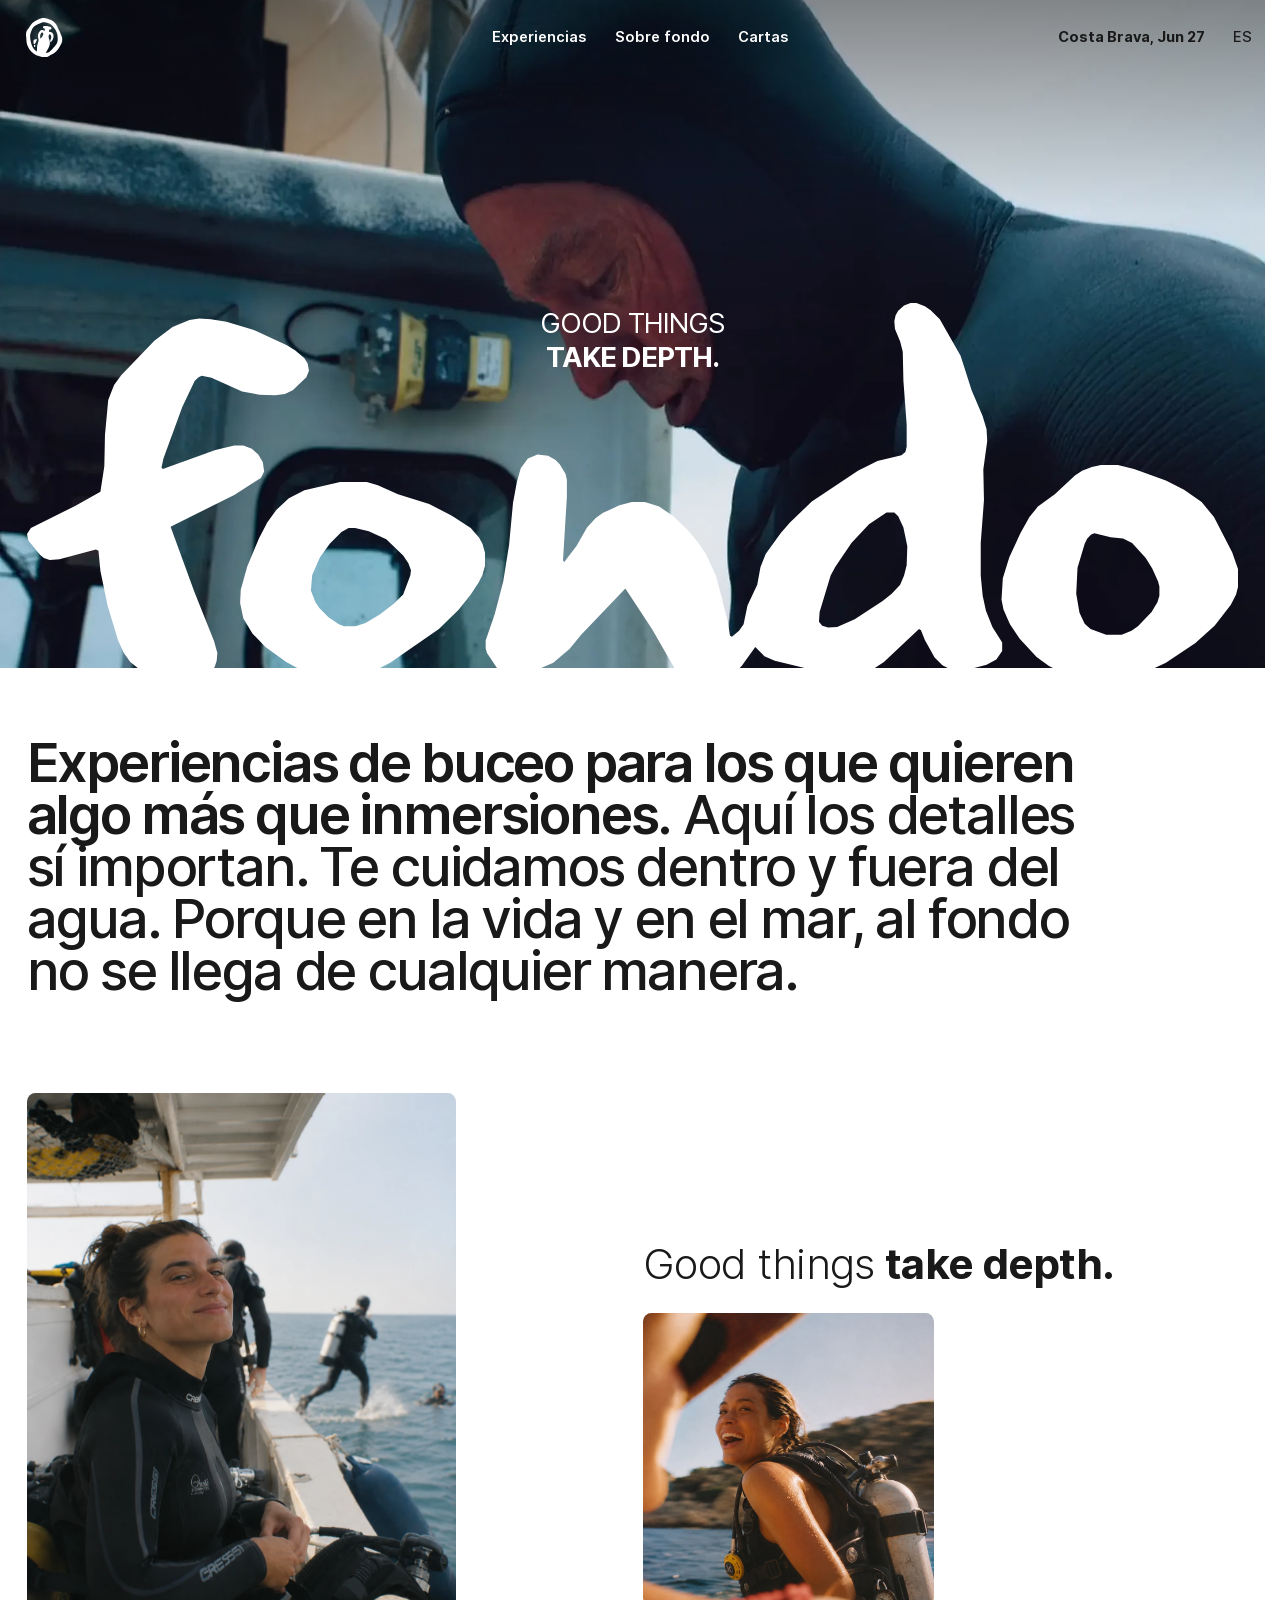
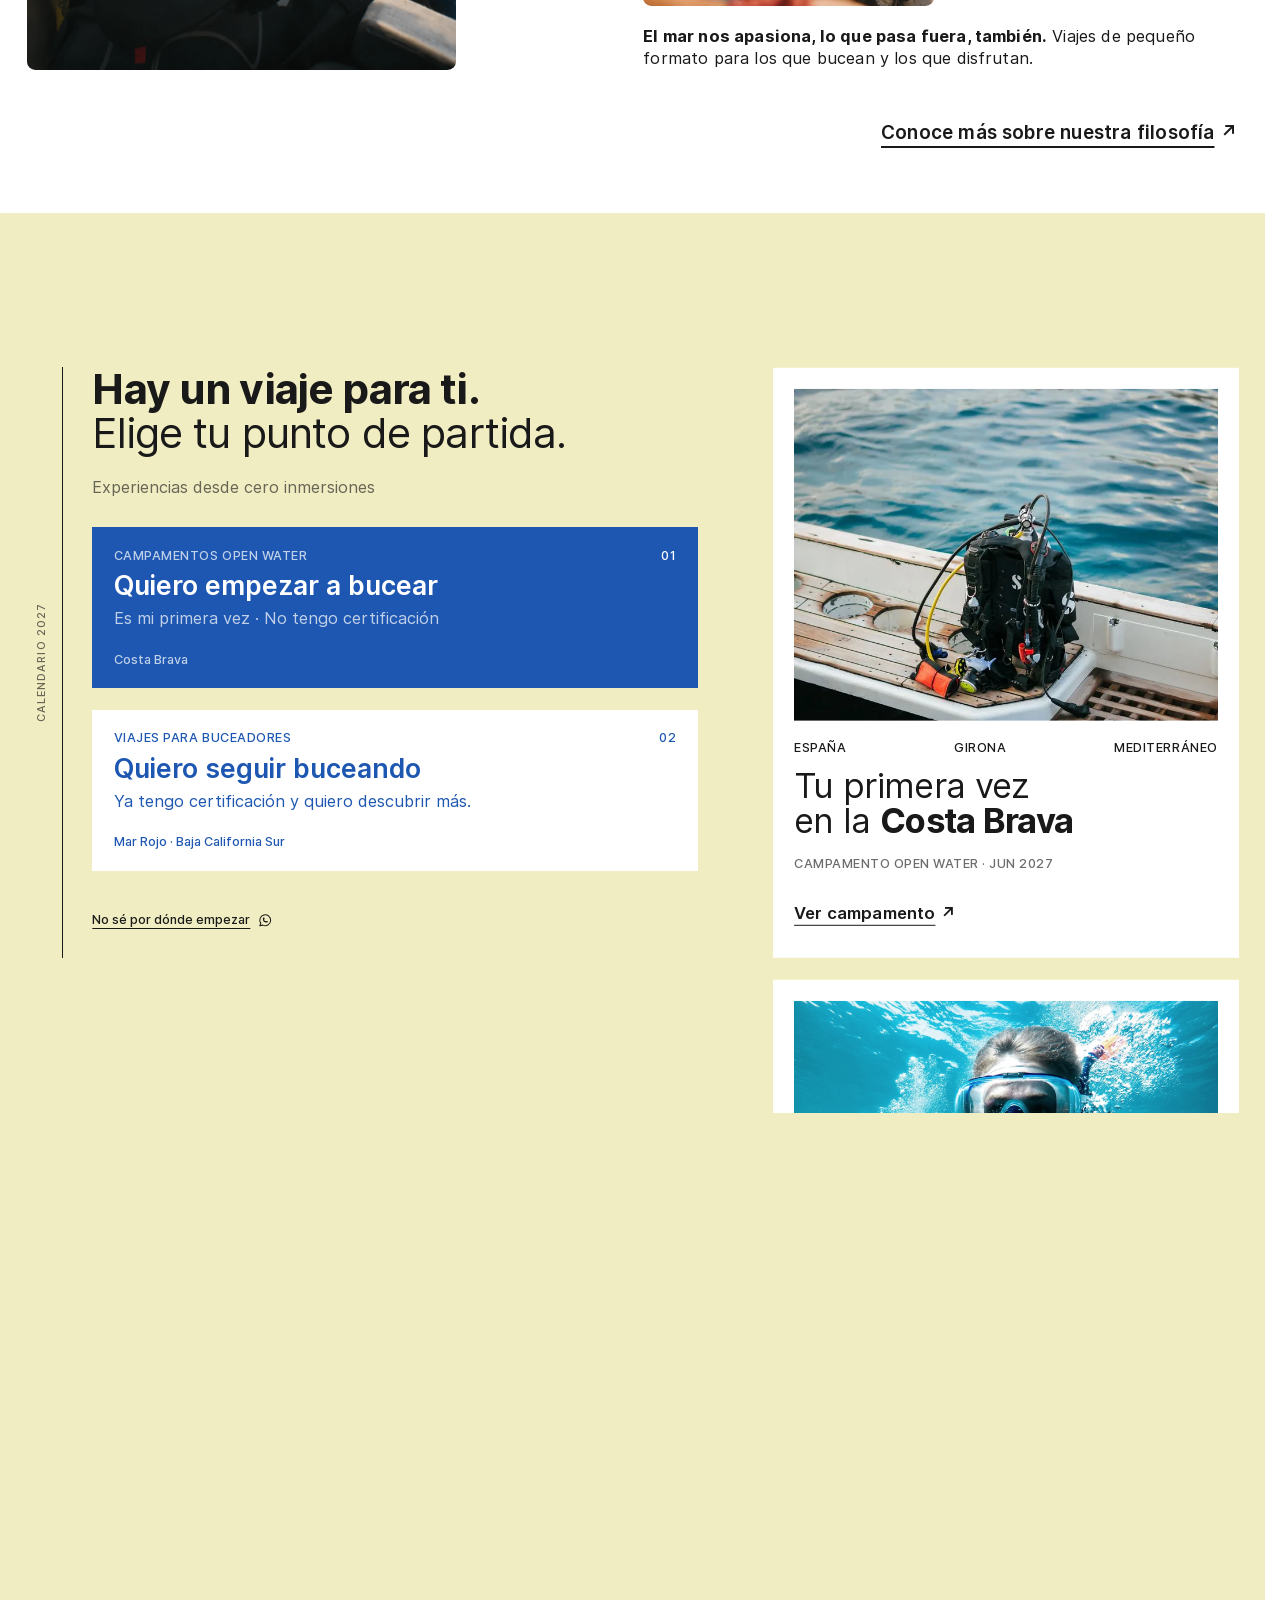
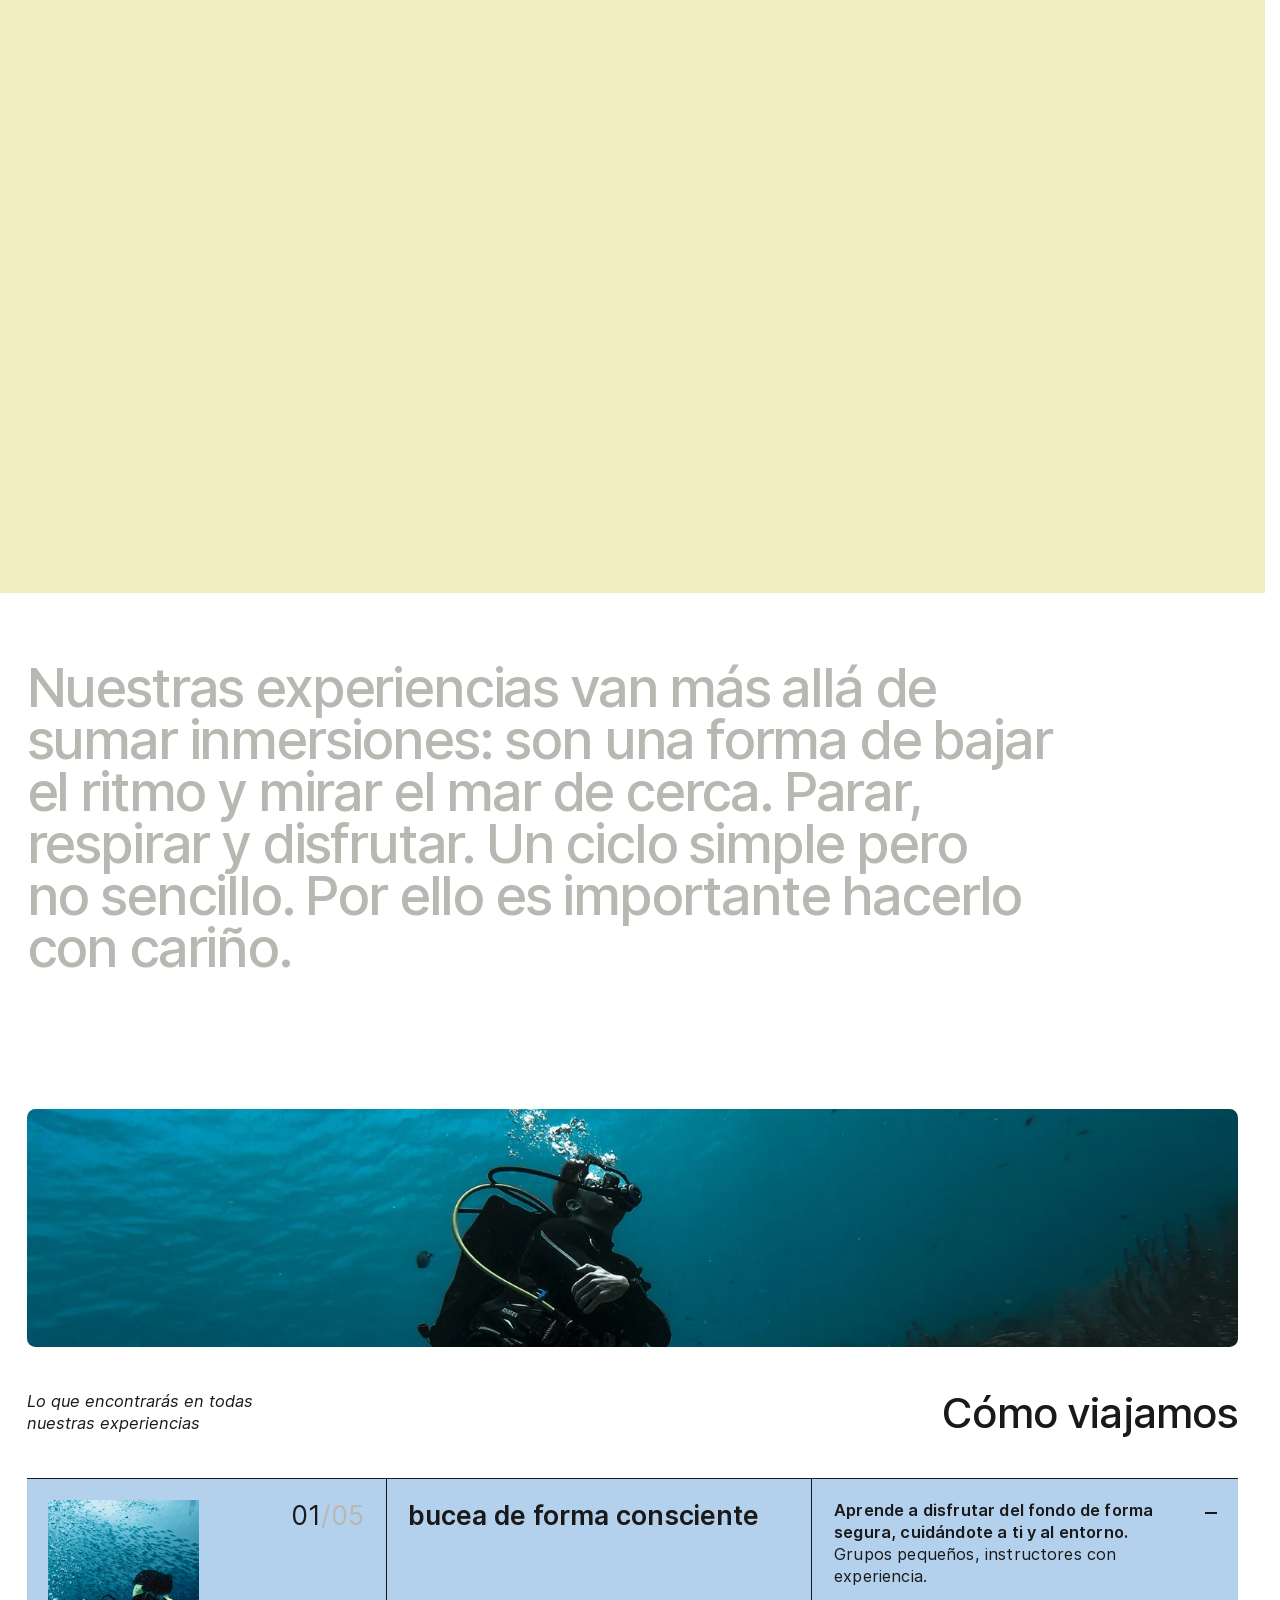
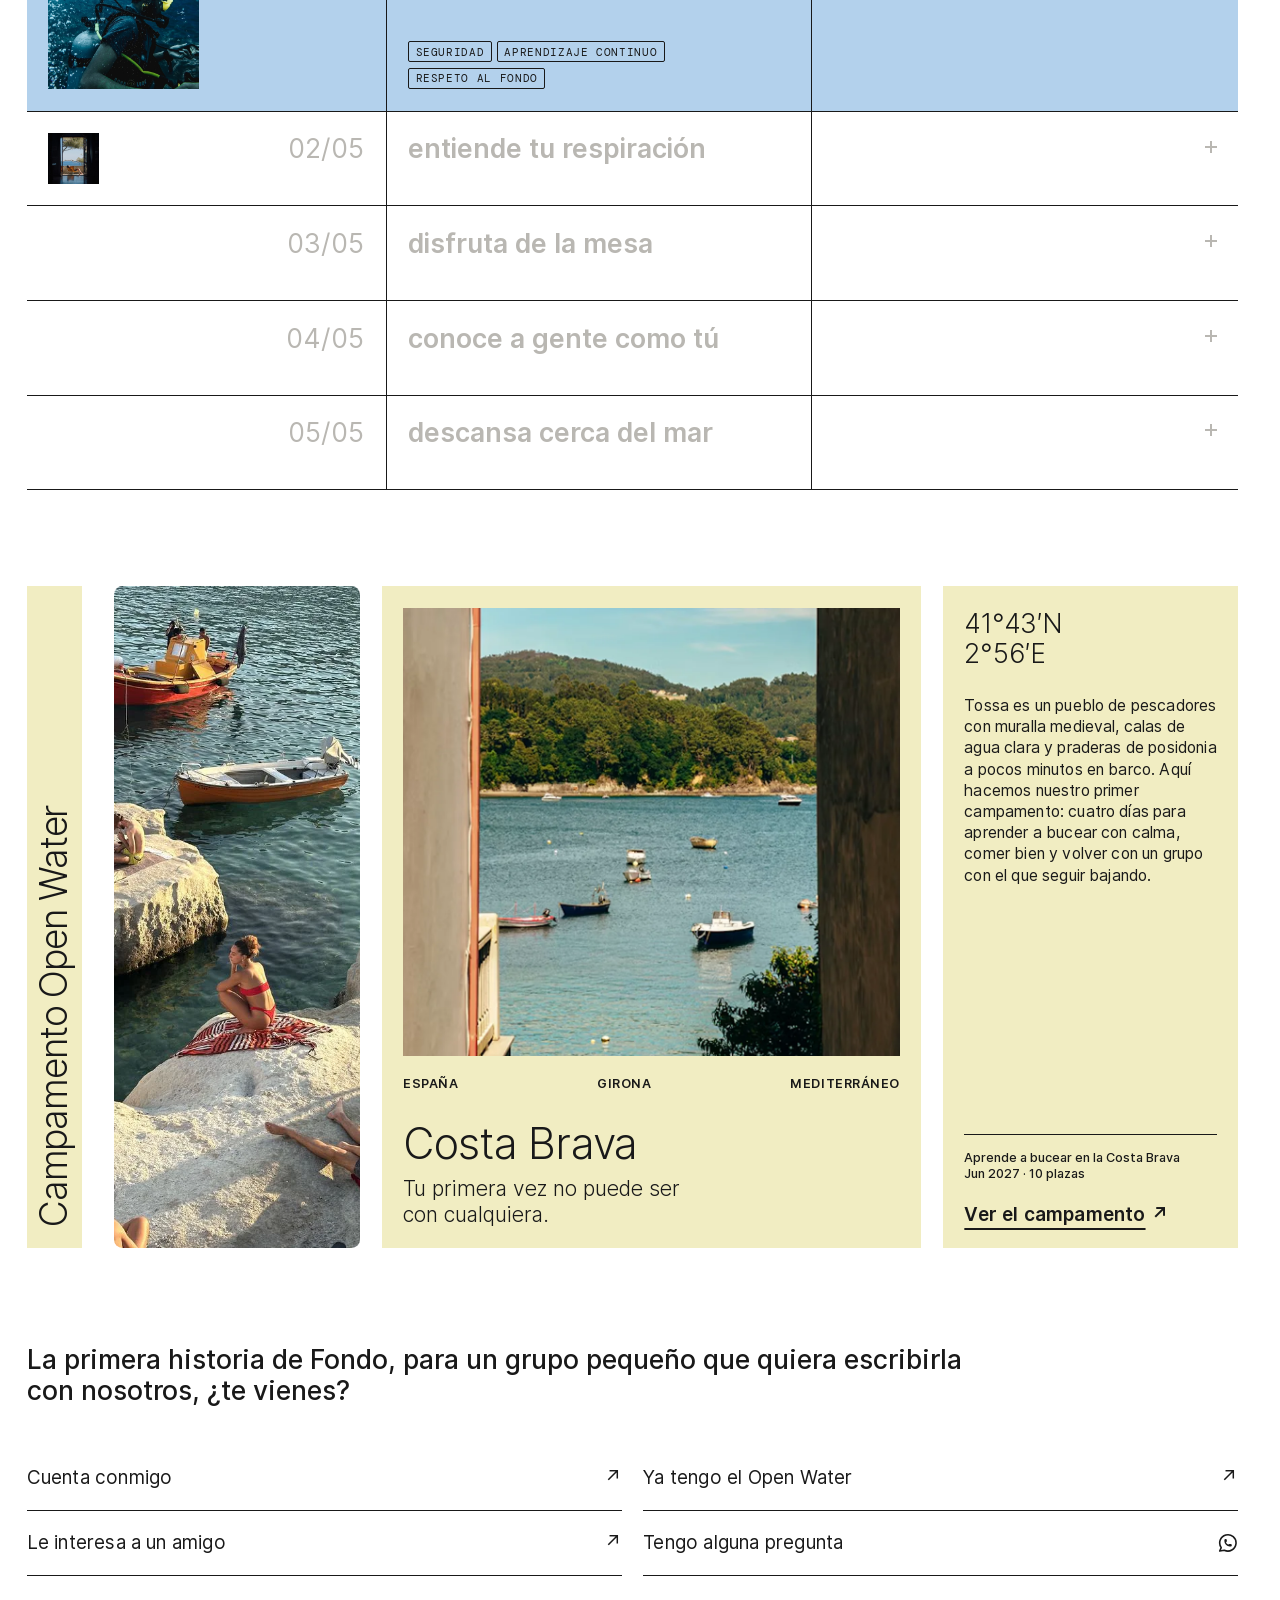
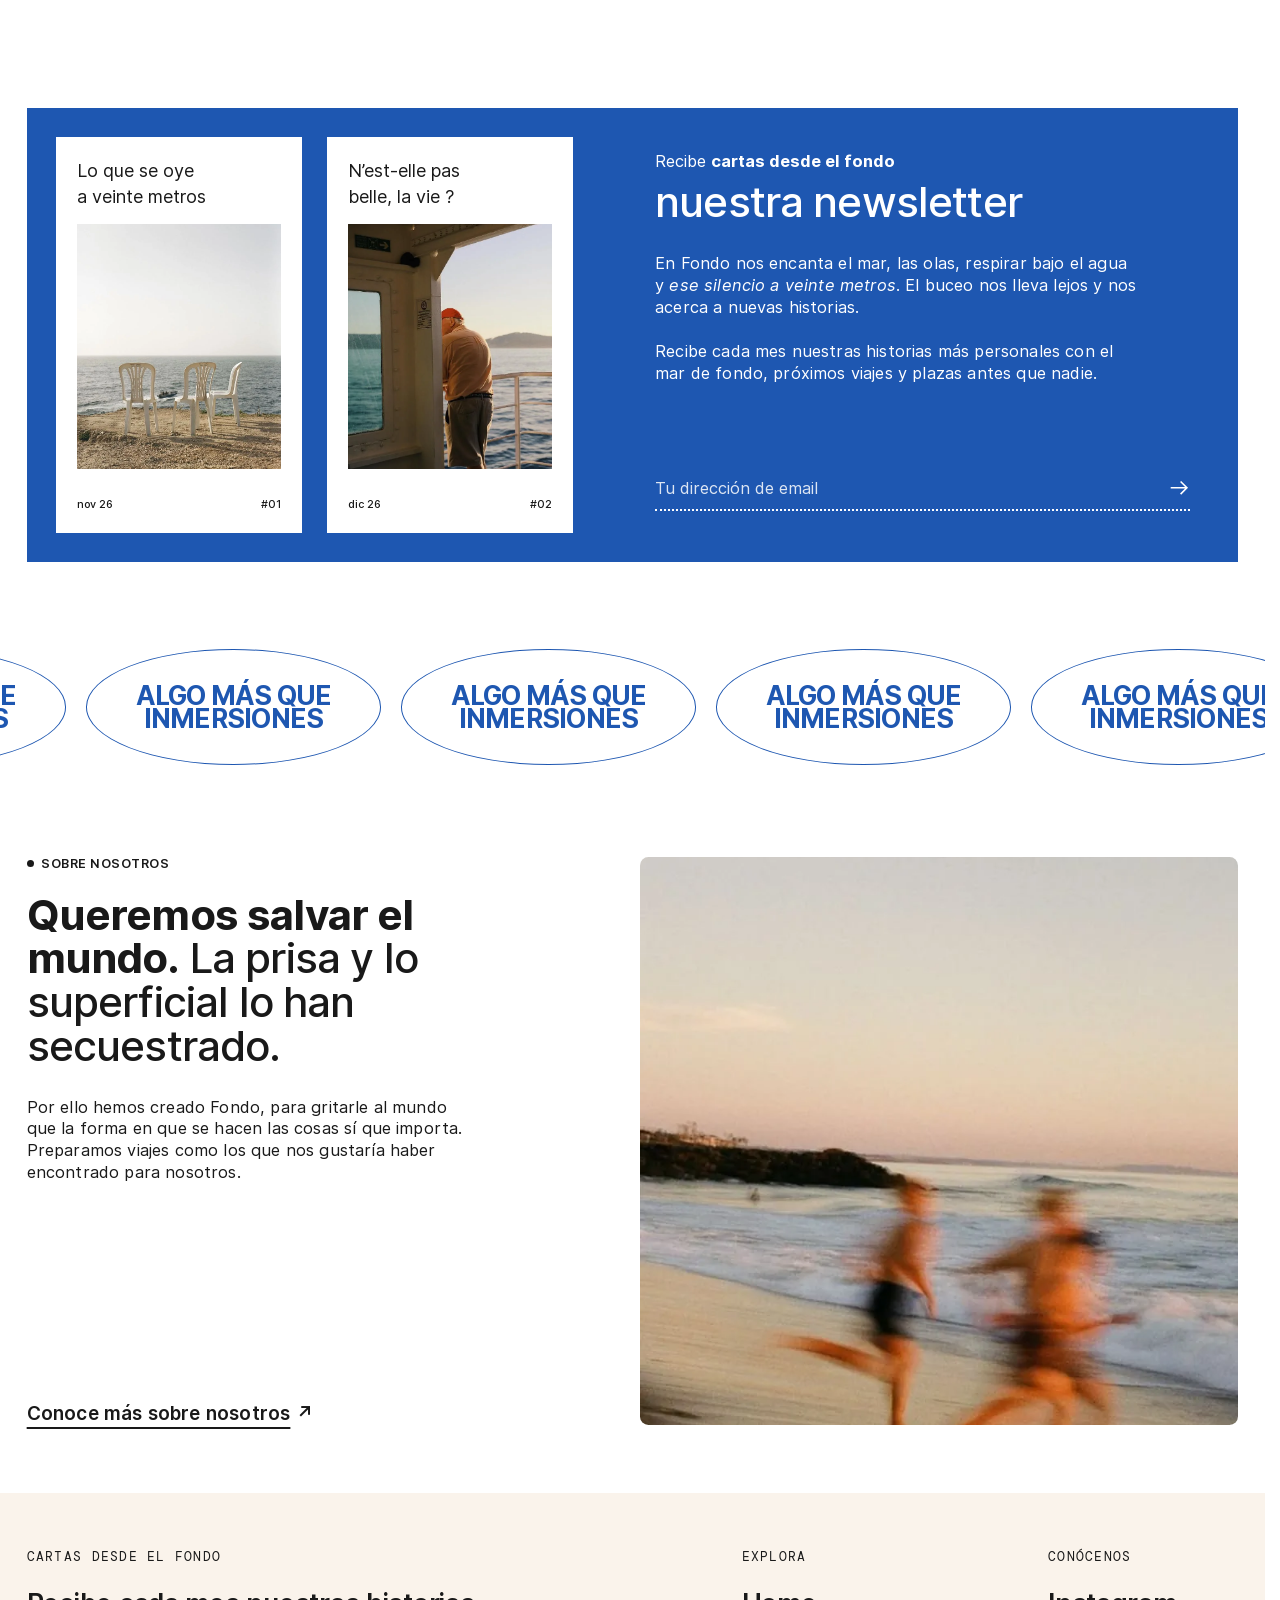
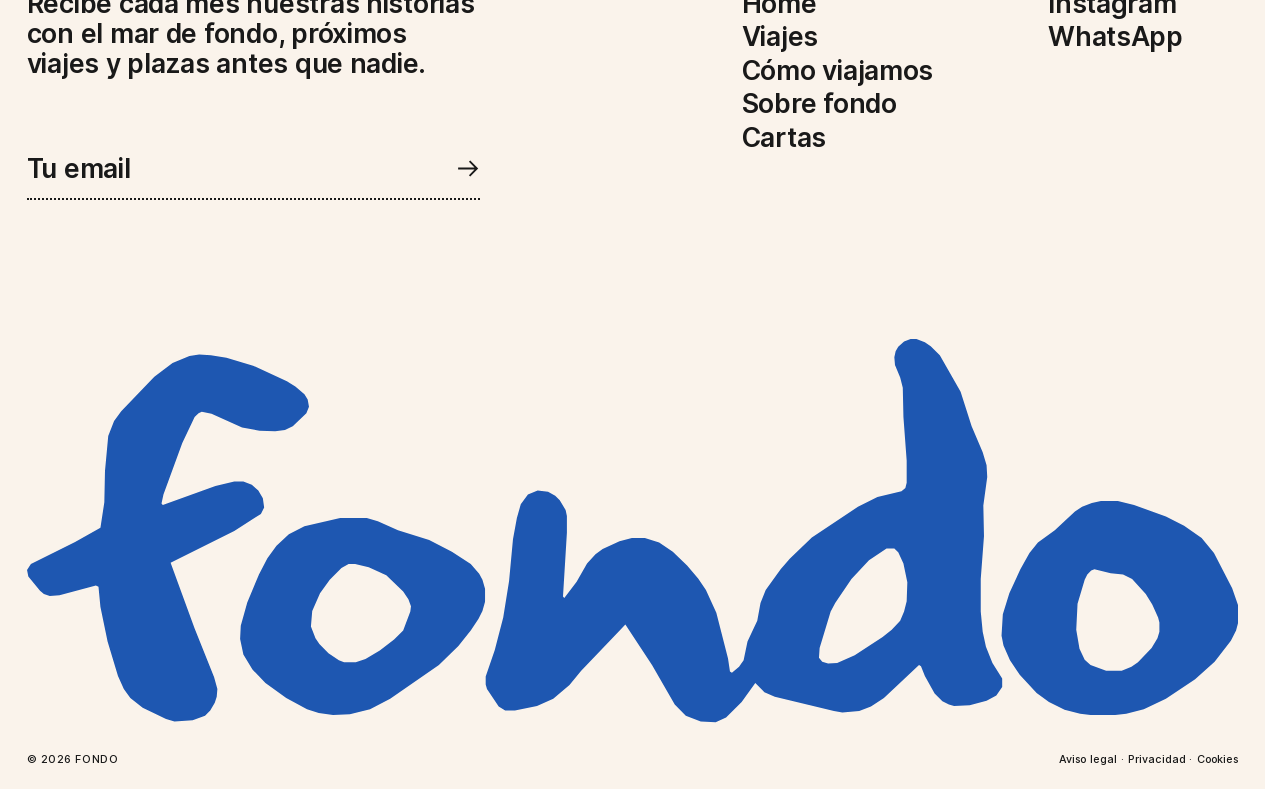
==== index.html @ 23c3e9c5 "Formularios: la página de detrás ya no se descoloca al abrirlos El bloqueo de scroll ponía overflow:" ====
<!doctype html>
<html lang="es">
<head>
  <meta charset="utf-8">
  <meta name="viewport" content="width=device-width, initial-scale=1, viewport-fit=cover">
  <title>Fondo · Experiencias de buceo para los que quieren algo más que inmersiones</title>
  <meta name="description" content="Experiencias de buceo en grupos pequeños. Te cuidamos dentro y fuera del agua: buceo consciente, buena mesa y gente con la que seguir bajando. Good things take depth.">
  <meta name="theme-color" content="#191919" data-default="#191919">
  <meta property="og:title" content="Fondo · Good things take depth.">
  <meta property="og:description" content="Experiencias de buceo para los que quieren algo más que inmersiones.">
  <meta property="og:type" content="website">
  <meta property="og:image" content="https://meetfondo.com/assets/img/og-fondo.jpg">
  <meta property="og:image:width" content="1200">
  <meta property="og:image:height" content="630">
  <meta property="og:url" content="https://meetfondo.com/">
  <meta property="og:locale" content="es_ES">
  <meta name="twitter:card" content="summary_large_image">
  <!-- Versión en pruebas: que no la indexen los buscadores. Quitar al lanzar. -->
  <meta name="robots" content="noindex, nofollow">
  <!-- Favicon: SVG que cambia solo (isotipo negro con tema claro, blanco con tema oscuro).
       Los navegadores que no leen SVG usan el .ico (negro). -->
  <link rel="icon" href="/favicon.ico" sizes="32x32">
  <link rel="icon" href="assets/favicon.svg" type="image/svg+xml">
  <link rel="manifest" href="/site.webmanifest">
  <link rel="apple-touch-icon" href="assets/apple-touch-icon.png">
  <link rel="stylesheet" href="css/styles.css?v=a296616e">
  <script>
    /* Antes del primer pintado: decide si se ve el loader.
       ONCE = true lo enseña solo en la primera visita de cada sesión (recomendado en producción). */
    (function (d) {
      var h = d.documentElement, ONCE = false, seen = false;
      h.classList.add('js');
      try { seen = sessionStorage.getItem('fondo-loader-visto') === '1'; } catch (e) {}
      if (ONCE && seen) { h.classList.add('no-loader'); return; }
      h.classList.add('is-loading');
      var m = d.querySelector('meta[name="theme-color"]'); if (m) m.content = '#faf3eb';
    })(document);
  </script>
  <script src="js/loader.js?v=4b1fe7d7" defer></script>
  <script src="js/main.js?v=5ed90df5" defer></script>
</head>
<body>

<!-- ============ Loader: «fondo» → ánfora → telón (js/loader.js) ============ -->
<div id="fondo-loader" class="fl" role="status" aria-label="Cargando">
  <svg class="fl-logo" viewBox="0 0 400 400" aria-hidden="true" focusable="false">
    <defs>
      <filter id="fl-liquid" filterUnits="userSpaceOnUse" x="-40" y="-40" width="480" height="480" color-interpolation-filters="sRGB">
        <feTurbulence type="fractalNoise" baseFrequency="0.011" numOctaves="2" seed="4" result="noise"/>
        <feDisplacementMap in="SourceGraphic" in2="noise" scale="0" xChannelSelector="R" yChannelSelector="G" result="disp"/>
        <feGaussianBlur in="disp" stdDeviation="0" result="blur"/>
        <feColorMatrix in="blur" type="matrix" values="1 0 0 0 0 0 1 0 0 0 0 0 1 0 0 0 0 0 1 0"/>
      </filter>
    </defs>
    <g class="fl-stage">
      <g class="fl-word">
        <path fill-rule="evenodd" clip-rule="evenodd" d="M 304.09,243.74 L 324.59,251.33 L 336.31,257.24 L 347.6,265.25 L 355.55,274.96 L 367.27,297.73 L 371.03,308.7 L 371.45,318.83 L 369.78,325.16 L 366.43,331.91 L 355.97,345.41 L 343.42,356.79 L 324.59,369.45 L 310.37,376.21 L 299.08,379.16 L 291.96,380 L 276.06,380 L 269.37,379.16 L 259.33,376.63 L 249.29,371.56 L 241.34,365.65 L 230.46,353.84 L 224.19,344.56 L 220,334.86 L 218.75,328.53 L 219.59,314.61 L 223.77,301.11 L 230.88,285.5 L 236.74,274.96 L 242.18,268.2 L 253.05,260.19 L 266.03,247.95 L 270.63,245 L 276.9,242.47 L 282.76,241.21 L 293.64,241.21 L 304.09,243.74 M 206.62,209.56 L 209.13,218 L 209.54,225.6 L 207.03,244.16 L 207.45,263.99 L 205.36,291.83 L 205.36,312.92 L 206.62,326 L 208.71,335.7 L 212.89,346.25 L 219.17,356.37 L 219.17,361.86 L 215.4,367.34 L 209.13,370.72 L 198.25,373.67 L 188.21,374.1 L 184.86,373.25 L 180.68,371.14 L 175.66,366.08 L 169.38,354.69 L 166.87,348.36 L 165.62,347.52 L 143.03,369.03 L 134.66,374.52 L 127.13,377.47 L 116.25,378.31 L 110.81,377.47 L 72.74,368.19 L 66.05,365.23 L 61.86,361.02 C 61.65,360.47 61.41,359.89 61.12,359.29 L 60.72,358.49 L 60.34,357.79 C 59.47,356.26 58.48,354.98 57.44,353.89 C 56.65,352.77 55.87,351.81 55.13,350.97 C 54.83,350.63 54.56,350.34 54.35,350.12 C 53.46,348.79 52.6,347.73 52.02,347.06 C 51.8,346.8 51.59,346.57 51.41,346.36 L 52.66,344.56 L 55.17,332.33 L 61.45,318.83 L 63.54,307.44 L 66.89,299 L 76.51,285.5 L 82.36,278.75 L 96.59,264.83 L 126.29,245 L 138.84,238.67 L 154.32,234.88 L 156.83,232.77 L 157.67,229.39 L 157.67,215.05 L 161.9,209.56 C 166.6,208.75 171.37,211.39 180.95,209.55 C 188.9,208.03 193.69,204.15 203.85,200.34 L 206.62,209.56 M 276.48,286.34 L 273.97,288.87 L 272.3,292.25 L 267.7,307.86 L 266.86,324.73 L 268.95,336.97 L 272.3,344.14 L 276.06,347.52 L 286.1,351.31 L 296.15,351.31 L 302.42,348.78 L 306.6,345.83 L 315.39,336.55 L 319.15,330.22 L 320.41,326 L 320.41,320.09 L 319.57,316.72 L 315.81,308.28 L 311.62,301.53 L 302.84,291.83 L 296.98,288.87 L 289.03,288.03 L 278.57,285.5 L 276.48,286.34 M 133.4,279.59 L 122.11,291.83 L 111.65,307.44 L 108.72,312.92 L 101.61,336.55 L 101.19,342.88 L 103.28,345.41 L 107.05,346.67 L 112.91,346.25 L 124.2,341.19 L 142.19,329.38 L 148.05,324.73 L 153.48,318.83 L 156,312.92 L 157.67,306.17 L 158.09,293.94 L 155.58,281.7 L 152.23,274.53 L 149.72,272 L 144.7,272 L 133.4,279.59"/>
        <path fill-rule="evenodd" clip-rule="evenodd" d="M 275.4,85.51 L 278.79,87.38 L 280.94,89.55 L 283.71,94.21 L 284.33,97 L 284.33,105.08 L 282.48,135.5 L 283.1,136.13 L 288.95,128.36 L 293.87,119.67 L 297.87,115.32 L 301.26,112.84 L 309.26,109.11 L 315.11,107.56 L 321.26,107.56 L 328.04,109.73 L 334.5,114.08 L 341.27,120.6 L 346.5,126.81 L 350.2,132.4 L 355.12,143.27 L 360.66,165 L 361.58,171.21 L 362.21,171.63 C 361.96,172.43 361.77,173.31 361.66,174.28 C 361.62,174.62 361.45,176.05 361.63,177.71 C 361.65,177.94 361.71,178.5 361.87,179.26 C 361.87,179.27 361.86,179.28 361.86,179.29 C 361.73,179.66 361.62,180 361.55,180.24 C 361.4,180.74 361.24,181.3 361.09,181.84 C 360.82,182.85 360.4,184.44 359.99,185.94 C 359.37,188.28 359.23,189.49 358.96,191.6 C 358.9,192.16 358.78,192.91 358.66,193.73 L 354.81,195.43 L 347.73,195.12 L 340.66,192.32 L 335.42,187.04 L 324.65,168.11 L 312.03,148.86 L 291.1,170.9 L 285.56,177.73 L 277.86,184.25 L 270.17,187.67 L 259.71,189.84 L 255.09,189.84 L 252.01,187.98 L 246.47,179.59 L 245.85,177.42 L 245.85,173.7 L 250.16,160.97 L 254.17,145.44 L 256.93,128.05 L 258.78,108.18 L 260.63,97.93 L 262.48,91.41 L 265.86,86.76 L 270.48,84.89 L 275.4,85.51 M 115.66,20.31 L 123.04,21.55 L 135.66,25.28 L 151.67,32.73 L 155.67,35.22 L 159.98,38.94 L 161.52,41.42 L 162.13,44.84 L 160.9,47.95 L 154.44,54.15 L 150.75,56.02 L 146.13,56.64 L 138.74,56.33 L 130.43,54.78 L 115.96,48.26 L 111.35,47.32 L 109.81,47.95 L 107.96,49.81 L 102.11,62.23 L 93.19,86.76 L 92.26,91.1 L 92.88,91.73 L 117.81,82.72 L 126.74,80.55 L 131.05,80.55 L 135.05,82.1 L 138.12,84.89 L 140.28,88.62 L 140.9,92.97 L 139.36,96.07 L 126.74,104.14 L 96.57,119.36 L 107.96,150.72 L 117.19,174.01 L 118.73,179.59 L 118.43,183.32 L 117.5,186.11 L 115.35,189.84 L 112.89,192.32 L 107.04,194.5 L 98.42,195.12 L 94.42,193.88 L 83.34,188.6 L 77.49,183.94 L 74.41,179.59 L 71.64,173.39 L 66.72,156.93 L 63.33,140.47 L 62.41,130.85 L 61.18,130.22 L 43.94,134.88 L 39.32,135.19 L 36.55,134.26 L 34.71,132.71 L 29.16,125.88 L 28.55,122.77 L 30.4,119.98 L 51.33,109.42 L 63.33,102.59 L 65.18,90.48 L 65.49,75.58 L 67.02,58.81 L 69.8,51.67 L 73.18,47.01 L 88.88,30.56 L 97.5,24.04 L 105.5,20.62 L 110.12,20 L 115.66,20.31 M 194.76,99.49 L 204.3,103.84 L 219.07,108.49 L 229.85,114.08 L 238.77,119.98 L 242.78,124.64 L 244.32,127.43 L 245.55,131.78 L 245.55,137.99 L 244.32,142.33 L 242.47,146.06 L 238.77,151.65 L 232.93,159.1 L 223.69,168.11 L 200.61,184.25 L 191.07,189.22 L 181.53,191.7 L 173.52,192.01 L 166.75,191.08 L 161.21,189.22 L 151.36,183.94 L 141.51,176.8 L 135.35,170.28 L 131.05,163.14 L 129.51,155.69 L 129.82,149.48 L 132.89,138.3 L 138.43,124.95 L 142.43,117.18 L 146.74,111.29 L 152.59,105.7 L 159.98,101.97 L 176.91,97.93 L 189.53,97.93 L 194.76,99.49 M 363.1,176.68 C 363.09,176.69 363.08,176.7 363.07,176.72 C 363.09,176.7 363.09,176.7 363.1,176.68 C 363.1,176.68 363.09,176.69 363.1,176.68 M 177.52,121.84 L 171.98,127.43 L 167.37,133.95 L 163.67,142.33 L 163.06,149.79 L 165.21,155.37 L 167.06,158.17 L 171.37,162.52 L 176.29,165.93 L 178.75,166.86 L 184.3,166.86 L 188.91,165.31 L 195.68,161.28 L 202.46,156 L 206.76,151.65 L 210.15,142.64 L 210.46,140.16 L 209.23,136.75 L 206.76,133.02 L 198.76,125.26 L 190.45,121.53 L 183.99,119.98 L 180.91,119.98 L 177.52,121.84"/>
      </g>
      <g class="fl-iso">
        <path fill-rule="evenodd" clip-rule="evenodd" d="M 117.86,265.62 C 117.06,265.19 116.2,264.95 115.28,264.93 C 114.36,264.9 113.43,265.07 112.49,265.42 C 111.55,265.77 110.75,266.27 110.09,266.91 C 109.43,267.54 108.89,268.3 108.44,269.18 C 108,270.07 107.66,271.35 107.41,273.04 C 107.15,274.74 107.09,276.31 107.21,277.76 C 107.33,279.21 107.66,280.6 108.18,281.93 C 108.7,283.26 109.23,284.15 109.77,284.61 C 110.3,285.06 110.95,285.3 111.7,285.31 C 112.46,285.33 113.25,285.02 114.07,284.39 C 114.89,283.77 115.88,282.22 117.03,279.75 C 118.17,277.29 118.98,274.84 119.43,272.4 C 119.89,269.96 119.94,268.33 119.59,267.51 C 119.23,266.69 118.66,266.06 117.86,265.62 M 104.77,255.42 C 105.81,257.58 106.58,258.74 107.1,258.89 C 107.62,259.04 108.79,258.74 110.6,257.99 C 112.42,257.24 113.91,256.38 115.08,255.4 C 116.25,254.41 117.59,253.01 119.1,251.17 C 120.61,249.34 122.68,245.63 125.3,240.04 C 127.93,234.44 129.63,230.44 130.42,228.02 C 131.2,225.61 131.84,223.14 132.33,220.63 C 132.82,218.12 132.91,216.17 132.58,214.78 C 132.26,213.39 131.68,212.51 130.84,212.15 C 130.01,211.79 129.06,211.65 128,211.73 C 126.95,211.8 124.93,212.27 121.96,213.13 C 118.99,213.99 116.03,215.24 113.08,216.9 C 110.13,218.56 108.12,219.96 107.04,221.1 C 105.96,222.24 105.02,223.62 104.21,225.23 C 103.4,226.85 102.81,229.14 102.42,232.12 C 102.04,235.09 102.07,239.18 102.53,244.38 C 102.98,249.58 103.73,253.26 104.77,255.42"/>
        <path d="M 191.89,379.44 C 184.92,378.13 176.38,375.47 165.68,371.3 C 160.69,369.35 152.76,366.74 148.04,365.49 C 114.45,356.53 88.73,337.96 66.89,306.88 C 46.6,278.02 38.66,253.54 37.61,216.55 C 37.3,205.79 36.34,191.81 35.47,185.48 C 32.74,165.65 35.21,147.76 42.46,134.72 C 44.27,131.49 49.01,124.75 53.01,119.76 C 57,114.77 62.17,107.57 64.49,103.78 C 71.68,92.01 79.93,81.06 89.07,71.19 C 102.56,56.62 111.43,50.38 131.97,41.04 C 137.6,38.47 143.99,35.34 146.16,34.08 C 162.75,24.42 178.62,19.83 194.91,20 C 207.59,20.13 216.96,22.12 231.25,27.74 C 236.76,29.9 247.4,34.08 254.88,37.02 C 274.19,44.61 284.35,51.17 296.71,64.01 C 308.33,76.08 315.27,87.32 326.93,112.98 C 331.25,122.48 336.29,133.16 338.16,136.7 C 340.02,140.26 343.63,148.28 346.19,154.54 C 348.74,160.8 353.5,172.38 356.76,180.3 C 364.57,199.3 366.15,206.61 365.47,220.58 C 364.61,238.63 360.21,249.83 341.02,282.89 C 318.49,321.67 301.77,338.21 272.04,351.17 C 262.24,355.44 254.5,359.87 244.96,366.66 C 238.71,371.1 229.2,375.69 221.12,378.16 C 215.63,379.84 198.07,380.61 191.89,379.44 M 225.15,337.35 C 232.38,336.32 240.43,333.54 246.85,329.86 C 257.24,323.91 292.48,286.11 307.57,264.75 C 314.18,255.39 319.66,242.68 322.01,231.3 C 324.57,218.92 323.49,185.7 320.07,171.09 C 313.7,143.93 304.21,125.94 282.53,99.93 C 262.19,75.53 254.08,70.97 214.57,61.73 C 200.47,58.43 187.43,59.01 175.26,63.5 C 159.85,69.16 123.5,86.02 116.72,90.65 C 105.31,98.44 94.25,112.27 87.84,126.79 C 85.21,132.74 78.01,153.13 74.64,164.19 C 71.06,175.89 71.09,191.24 74.73,216.55 C 77.95,238.98 81.05,251.41 87.51,267.95 C 95.92,289.47 102.98,300.73 114.96,311.74 C 120.57,316.87 132.22,325.29 133.73,325.29 C 134.12,325.29 134.44,316.61 134.44,306.02 C 134.44,295.11 135.01,283.24 135.75,278.69 C 137.51,267.86 143.4,245.24 146.59,237.02 C 150.63,226.63 150.72,221.7 147.03,209.64 C 143.29,197.43 142.15,184.2 143.97,174.21 C 145.84,163.93 152.58,149.62 158.87,142.6 C 170.47,129.63 180.46,127.22 194.08,134.09 C 198.05,136.09 201.55,137.72 201.87,137.72 C 202.68,137.72 205.43,129.96 206.53,124.5 C 207.35,120.47 207.2,119.63 205.37,117.87 C 204.21,116.77 202.49,115.86 201.55,115.86 C 200.61,115.86 197.48,114.51 194.61,112.88 C 189.5,109.97 189.37,109.78 189.37,104.89 C 189.37,101.26 190.03,98.99 191.8,96.65 C 194.17,93.5 194.54,93.41 205.96,93.03 C 222.64,92.48 246.88,96.8 259.54,102.59 C 267.14,106.06 269.08,115.87 263.43,122.32 C 261.39,124.65 260.04,125.07 254.48,125.07 C 250.89,125.07 247.74,125.46 247.48,125.94 C 246.47,127.79 243.84,144.55 244.32,146 C 244.7,147.14 246.86,147.41 252.85,147.1 C 270.07,146.22 279.39,154.41 284.66,175.1 C 288.76,191.21 282.57,212.61 268.65,230.46 C 260.86,240.44 258.23,241 255.51,233.24 C 253.66,227.99 254.08,226.02 259.76,212.69 C 264.97,200.48 265.75,194.83 263.51,185.63 C 259.5,169.15 248.28,162.38 243.28,173.42 C 242.27,175.67 241.44,181.42 241.07,188.91 C 240.48,200.79 240.48,200.82 244.11,209.41 C 255.94,237.49 255.76,257.2 243.43,285 C 237.31,298.81 227.1,318.03 220.22,328.69 C 215.01,336.78 214.38,339.42 217.84,338.61 C 219.09,338.32 222.38,337.75 225.15,337.35 M 173.44,200.14 C 187.41,186.47 193.71,173.15 191.52,161.97 C 190.18,155.18 186.95,151.53 182.28,151.53 C 171.04,151.53 162.37,171.36 163.38,194.73 C 163.77,203.57 164.47,206.79 166,206.76 C 166.38,206.74 169.72,203.76 173.44,200.14"/>
      </g>
      <g class="fl-morph"></g>
    </g>
  </svg>
</div>


<!-- Sprite: marca. Se usa con <use href="#..."> y hereda currentColor -->
<svg width="0" height="0" style="position:absolute" aria-hidden="true" focusable="false">
  <defs>
    <path id="wm-path" fill="currentColor" fill-rule="evenodd" clip-rule="evenodd" d="M503.918 255.605L482.523 241.57L456.699 228.272L421.285 217.192L398.413 206.849L385.871 203.155H355.62L315.042 212.759L297.335 221.624L283.316 234.922L272.986 248.957L263.395 267.426L250.114 299.192L242.737 325.787L241.999 340.561L245.688 358.291L256.017 375.282L270.773 390.797L294.383 407.788L317.993 420.347L331.273 424.779L347.505 426.995L366.687 426.256L389.559 420.347L412.431 408.526L467.767 370.111L489.9 348.687L503.918 330.958L512.772 317.661L517.199 308.796L520.151 298.454V283.678L517.199 273.335L513.509 266.687L503.918 255.605ZM365.212 255.605H372.589L388.084 259.3L408.004 268.165L427.187 286.633L433.09 295.498L436.041 303.624L435.303 309.535L427.187 330.958L416.857 341.3L400.627 353.859L384.394 363.463L373.328 367.156H360.047L354.145 364.941L342.34 356.813L332.01 346.472L327.584 339.823L322.419 326.526L323.895 308.796L332.749 288.85L343.815 273.335L357.096 260.039L365.212 255.605ZM1238.77 183.947H1219.59L1209.26 186.164L1198.19 190.596L1190.07 195.768L1167.2 217.192L1148.02 231.227L1138.43 243.048L1128.1 261.516L1115.56 288.85L1108.18 312.489L1106.7 336.868L1108.92 347.949L1116.29 364.941L1127.36 381.193L1146.54 401.878L1160.56 412.219L1178.27 421.086L1195.98 425.517L1207.78 426.995H1235.82L1248.36 425.517L1268.28 420.347L1293.37 408.526L1326.57 386.364L1348.7 366.417L1367.15 342.778L1373.05 330.958L1376 319.876L1375.26 302.146L1368.62 282.939L1347.96 243.048L1333.95 226.057L1314.02 212.02L1293.37 201.677L1257.21 188.381L1238.77 183.947ZM1212.21 261.516L1230.65 265.948L1244.67 267.426L1255 272.598L1270.49 289.589L1277.87 301.408L1284.51 316.183L1285.99 322.093V332.435L1283.77 339.823L1277.13 350.904L1261.64 367.156L1254.26 372.328L1243.2 376.76H1225.49L1207.78 370.111L1201.14 364.202L1195.24 351.643L1191.55 330.219L1193.02 300.67L1201.14 273.335L1204.09 267.426L1208.52 262.994L1212.21 261.516ZM208.797 18.4686L195.518 17.7299L184.45 19.2073L165.267 27.3335L144.609 42.8473L106.981 82.0007L98.8655 93.0819L92.2252 110.073L88.5361 149.966L87.7984 185.425L83.3716 214.236L54.5973 230.488L4.42681 255.605L0 262.255L1.4756 269.642L14.756 285.894L19.1829 289.589L25.823 291.804L36.8901 291.066L78.207 279.985L81.1581 281.463L83.3716 304.363L91.4873 343.517L103.292 382.671L109.932 397.445L117.311 407.788L131.329 418.869L157.89 431.427L167.481 434.382L188.139 432.905L202.158 427.734L208.06 421.823L213.225 412.958L215.439 406.31L216.176 397.445L212.487 384.148L190.353 328.742L163.055 254.129L235.358 217.929L265.609 198.723L269.298 191.335L267.821 180.992L262.658 172.127L255.279 165.479L245.688 161.786H235.358L213.962 166.957L154.201 188.381L152.725 186.903L154.938 176.56L176.334 118.199L190.353 88.6494L194.78 84.217L198.469 82.7396L209.536 84.9557L244.212 100.469L264.133 104.163L281.84 104.902L292.907 103.424L301.761 98.9919L317.254 84.217L320.205 76.8295L318.73 68.7034L315.042 62.7933L304.712 53.9285L295.121 48.0184L256.755 30.2885L226.505 21.4236L208.797 18.4686ZM1036.61 18.4686L1026.28 8.1262L1019.64 3.69373L1010.05 0H1003.41L996.032 2.95498L989.392 8.86494L986.441 14.0362L984.965 20.6849L985.703 29.5498L991.606 43.586L994.557 55.4059L995.294 88.6494L998.983 138.145V163.262L997.508 169.173L993.081 172.866L965.782 179.516L943.648 190.596L891.264 225.318L866.179 249.696L855.849 261.516L838.881 285.155L832.979 299.931L829.289 319.876L818.221 343.517L813.795 364.941L808.63 372.328L800.514 378.976L798.302 377.499L796.088 362.724L782.807 311.011L771.002 285.155L762.149 271.859L749.606 257.083L733.374 241.57L717.881 231.227L701.65 226.057H686.894L672.875 229.75L653.692 238.614L645.576 244.525L635.985 254.867L624.18 275.552L610.161 294.02L608.686 292.543L613.113 220.146V200.938L611.638 194.29L604.998 183.209L599.833 178.038L591.717 173.605L579.912 172.127L568.845 176.56L560.73 187.642L556.302 203.155L551.875 227.533L547.449 274.813L540.809 316.183L531.217 353.121L520.888 383.41V392.274L522.363 397.445L535.644 417.391L543.021 421.823H554.089L579.174 416.652L597.619 408.526L616.064 393.013L629.345 376.76L679.515 324.309L709.765 370.111L735.588 415.175L748.132 427.734L765.1 434.382L782.07 435.121L793.874 429.951L811.581 412.219L827.075 390.797L837.405 401.139L849.21 406.31L916.35 422.562L925.941 424.04L945.124 422.562L958.404 417.391L973.16 407.788L1013 370.111L1015.22 371.589L1019.64 382.671L1030.71 402.617L1039.56 411.482L1046.94 415.175L1052.84 416.652L1070.55 415.914L1089.73 410.743L1100.8 404.832L1107.44 395.228V385.625L1096.37 367.895L1089 349.426L1085.31 332.435L1083.09 309.535V272.598L1086.78 223.84L1086.04 189.119L1090.47 156.614L1089.73 143.317L1085.31 128.542L1072.76 98.9919L1060.22 59.8383L1036.61 18.4686ZM984.965 237.876L989.392 242.309L995.294 254.867L999.721 276.291L998.983 297.715L996.032 309.535L991.606 319.876L982.013 330.219L971.685 338.345L939.959 359.03L920.038 367.895L909.71 368.634L903.069 366.417L899.38 361.985L900.117 350.904L912.661 309.535L917.825 299.931L936.271 272.598L956.191 251.174L976.111 237.876H984.965Z"/>
    <!-- Recorte para la cabecera «tinta»: sigue al wordmark del hero (lo mueve el JS) -->
    <clipPath id="ink-clip" clipPathUnits="userSpaceOnUse"><use id="ink-clip-shape" href="#wm-path" clip-rule="evenodd"/></clipPath>
  </defs>
  <symbol id="wordmark" viewBox="0 0 1376 436"><use href="#wm-path"/></symbol>
  <symbol id="isotipo" viewBox="0 0 41 44">
    <path fill="currentColor" fill-rule="evenodd" clip-rule="evenodd" d="M10.2041 30.0187C10.1063 29.9655 10.0012 29.9373 9.88877 29.9341C9.77635 29.931 9.66273 29.9509 9.54791 29.994C9.43309 30.0371 9.33546 30.0977 9.25502 30.1757C9.17458 30.2537 9.10744 30.3465 9.05361 30.4543C8.99977 30.562 8.95744 30.7192 8.92662 30.9261C8.8958 31.1329 8.88785 31.3251 8.90277 31.5026C8.9177 31.6801 8.95714 31.85 9.02111 32.0124C9.08507 32.1747 9.14979 32.2837 9.21526 32.3393C9.28073 32.395 9.35966 32.4237 9.45205 32.4254C9.54444 32.4272 9.64087 32.3898 9.74135 32.3132C9.84182 32.2366 9.96219 32.0476 10.1025 31.7462C10.2427 31.4448 10.3407 31.1451 10.3963 30.8471C10.452 30.5491 10.4583 30.3499 10.4153 30.2494C10.3722 30.1489 10.3018 30.072 10.2041 30.0187ZM8.604 28.7721C8.73104 29.0363 8.82625 29.1776 8.88963 29.196C8.95302 29.2143 9.09564 29.1778 9.31751 29.0864C9.53938 28.995 9.72178 28.8893 9.86471 28.7692C10.0077 28.6491 10.1714 28.477 10.3559 28.253C10.5404 28.029 10.7931 27.5752 11.114 26.8916C11.4349 26.208 11.6433 25.7187 11.739 25.4235C11.8347 25.1283 11.9126 24.8272 11.9728 24.5202C12.0329 24.2132 12.0433 23.9748 12.0038 23.8049C11.9644 23.635 11.8935 23.5279 11.7913 23.4836C11.689 23.4393 11.5733 23.422 11.4441 23.4316C11.315 23.4412 11.0687 23.4984 10.7054 23.6032C10.3422 23.7079 9.98035 23.8616 9.62003 24.0641C9.25971 24.2666 9.01361 24.4376 8.88174 24.577C8.74986 24.7165 8.63457 24.8849 8.53588 25.0824C8.43718 25.2799 8.36434 25.5604 8.31735 25.924C8.27036 26.2876 8.27462 26.7871 8.33015 27.4226C8.38568 28.058 8.47696 28.5078 8.604 28.7721Z"/>
    <path fill="currentColor" d="M19.2505 43.9321C18.3992 43.7717 17.3545 43.4468 16.0475 42.9363C15.4377 42.6986 14.4682 42.3794 13.8916 42.2261C9.78568 41.1318 6.64185 38.8619 3.9723 35.0631C1.49246 31.5357 0.522946 28.5442 0.393595 24.0225C0.356638 22.7075 0.238375 20.9987 0.13243 20.2251C-0.201417 17.8019 0.100401 15.6148 0.987376 14.0214C1.20789 13.6261 1.78689 12.8034 2.27595 12.193C2.76379 11.5826 3.39576 10.7036 3.6791 10.2394C4.55868 8.80065 5.56639 7.46313 6.68373 6.25641C8.33203 4.47586 9.41611 3.71357 11.9267 2.57154C12.6154 2.25791 13.3964 1.87535 13.6613 1.72065C15.689 0.540645 17.6293 -0.0205235 19.62 0.000573059C21.1698 0.0160439 22.3142 0.259358 24.0611 0.945699C24.7349 1.21011 26.0346 1.72065 26.9499 2.08069C29.309 3.00754 30.5508 3.80921 32.0623 5.37879C33.4827 6.85414 34.3303 8.22823 35.7556 11.3646C36.2828 12.5249 36.9 13.8301 37.1279 14.2633C37.3558 14.6978 37.7969 15.6781 38.1098 16.4432C38.4214 17.2083 39.0029 18.6246 39.4008 19.5923C40.3555 21.9143 40.549 22.8074 40.4664 24.5148C40.3605 26.7215 39.8234 28.09 37.4778 32.1306C34.7245 36.8703 32.6807 38.8928 29.0466 40.4764C27.8492 40.9982 26.9031 41.5397 25.7365 42.3695C24.9727 42.9124 23.811 43.4736 22.823 43.7745C22.1516 43.9799 20.0056 44.0741 19.2505 43.9321ZM23.3158 38.7873C24.199 38.6607 25.1833 38.3218 25.9681 37.8717C27.2382 37.1446 31.5449 32.5244 33.3891 29.9141C34.1972 28.7693 34.8674 27.2166 35.1544 25.8256C35.4673 24.3123 35.3355 20.2519 34.9167 18.4671C34.1381 15.1465 32.9789 12.9482 30.329 9.76969C27.843 6.78664 26.8513 6.22969 22.0222 5.10032C20.2988 4.69667 18.7059 4.7684 17.2178 5.31691C15.3342 6.00888 10.8919 8.06931 10.0629 8.6347C8.66834 9.58685 7.31693 11.2774 6.53344 13.0523C6.21191 13.7794 5.33232 16.2717 4.91963 17.6232C4.48231 19.0536 4.486 20.9298 4.93072 24.0225C5.32493 26.7637 5.70313 28.284 6.49278 30.3051C7.52143 32.9351 8.38377 34.312 9.84851 35.6566C10.5335 36.2839 11.9575 37.3134 12.1423 37.3134C12.1904 37.3134 12.2286 36.2529 12.2286 34.9576C12.2286 33.6243 12.2988 32.1742 12.3887 31.6173C12.6043 30.2938 13.3237 27.5288 13.7142 26.5246C14.2082 25.2546 14.2181 24.6526 13.7672 23.1787C13.3102 21.6864 13.171 20.069 13.3939 18.8482C13.6219 17.5909 14.446 15.8427 15.2147 14.9848C16.6326 13.3997 17.8535 13.1044 19.5178 13.944C20.0031 14.1887 20.4319 14.3884 20.47 14.3884C20.5698 14.3884 20.9049 13.4391 21.0404 12.7724C21.1402 12.2802 21.1217 12.1775 20.8975 11.9623C20.7558 11.8273 20.5464 11.7162 20.4319 11.7162C20.3161 11.7162 19.9342 11.5516 19.5831 11.3519C18.9585 10.9961 18.9425 10.9736 18.9425 10.3759C18.9425 9.93143 19.0238 9.65436 19.2394 9.36886C19.5289 8.98349 19.5744 8.97224 20.9702 8.92583C23.009 8.85832 25.9718 9.38714 27.519 10.0946C28.4479 10.5179 28.6844 11.7176 27.9946 12.5052C27.7445 12.7907 27.5794 12.8414 26.9006 12.8414C26.4621 12.8414 26.0765 12.8892 26.0444 12.9482C25.9212 13.1747 25.5997 15.2224 25.6588 15.3997C25.7057 15.5389 25.9693 15.5727 26.701 15.5347C28.8064 15.4264 29.9447 16.4278 30.589 18.9565C31.0903 20.9256 30.334 23.5415 28.6327 25.7229C27.6804 26.9423 27.3589 27.0112 27.0263 26.0633C26.8008 25.4205 26.8513 25.18 27.5461 23.5514C28.183 22.0591 28.2779 21.3686 28.0044 20.2434C27.5141 18.2294 26.143 17.4024 25.532 18.7512C25.4075 19.0269 25.3065 19.7287 25.2609 20.6443C25.1895 22.0971 25.1895 22.0999 25.633 23.1505C27.0792 26.5822 27.0571 28.9915 25.5504 32.3894C24.8014 34.0772 23.5535 36.4259 22.7134 37.7283C22.0765 38.717 21.9988 39.0405 22.4226 38.9406C22.5754 38.9055 22.977 38.8365 23.3158 38.7873ZM16.9961 22.017C18.7035 20.3461 19.4734 18.7189 19.2049 17.3518C19.041 16.522 18.6468 16.0762 18.0764 16.0762C16.7029 16.0762 15.6422 18.4994 15.7666 21.3559C15.8134 22.4361 15.8997 22.8299 16.0857 22.8257C16.1325 22.8242 16.5415 22.46 16.9961 22.017Z"/>
  </symbol>
</svg>

<a class="skip-link" href="#contenido">Saltar al contenido</a>

<!-- ============ Cabecera fija ============ -->
<header class="site-header" data-header>
  <a class="site-header__logo" href="#top" aria-label="Fondo, inicio" data-tone="dark">
    <svg class="icon-iso" aria-hidden="true"><use href="#isotipo"/></svg>
  </a>
  <!-- Sonidos desde el fondo. Móvil: al pasar el hero, el vinilo ocupa el sitio del isotipo.
       Escritorio: main.js lo lleva a .sonido-dock, fijo abajo a la izquierda. Nunca suena solo. -->
  <button class="site-header__sonido" type="button" aria-pressed="false" aria-label="Sonidos desde el fondo: poner música" data-tone="dark" data-sonido>
    <svg class="icon-iso" viewBox="0 0 41 44" overflow="visible" aria-hidden="true"><defs><filter id="sv-sombra" x="-40%" y="-40%" width="180%" height="190%"><feDropShadow dx="0" dy="1.2" stdDeviation="1.5" flood-color="#191919" flood-opacity="0.18"/></filter><filter id="sv-brazo" x="-20%" y="-20%" width="150%" height="150%"><feDropShadow dx="0.45" dy="0.8" stdDeviation="0.45" flood-color="#0c2550" flood-opacity="0.4"/></filter></defs><path class="sv-fondo" filter="url(#sv-sombra)" d="M18.18 43.68C17.70 43.54 17.17 43.36 16.20 43.00C15.14 42.60 14.66 42.45 13.73 42.18C9.44 40.97 6.32 38.60 3.54 34.42C1.69 31.64 0.81 29.15 0.50 25.84C0.47 25.48 0.41 24.54 0.38 23.76C0.35 22.98 0.30 22.12 0.28 21.84C0.26 21.57 0.24 20.15 0.24 18.69C0.24 16.15 0.24 16.02 0.32 15.72C0.58 14.68 1.05 13.78 1.90 12.68C2.75 11.57 3.23 10.92 3.54 10.44C4.60 8.81 5.08 8.13 5.79 7.28C7.76 4.93 9.00 3.94 11.40 2.82C12.59 2.26 13.45 1.84 13.77 1.66C14.62 1.17 15.70 0.70 16.64 0.41C17.14 0.26 17.14 0.26 19.58 0.26C22.50 0.26 22.13 0.18 25.36 1.46C26.01 1.71 26.64 1.96 26.76 2.01C29.31 2.99 30.79 3.96 32.34 5.68C33.63 7.10 34.37 8.35 35.80 11.46C36.11 12.14 36.63 13.25 36.96 13.92C37.67 15.38 37.74 15.54 38.79 18.10C40.38 22.00 40.52 22.51 40.47 24.30C40.39 26.57 39.87 27.96 37.70 31.74C34.86 36.68 32.84 38.76 29.28 40.37C27.90 40.99 27.02 41.48 26.10 42.12C25.09 42.81 24.26 43.26 23.33 43.60C22.88 43.76 22.88 43.76 20.67 43.76C18.60 43.75 18.44 43.75 18.18 43.68Z"/><g transform="translate(19.77 22.1) scale(0.0268) translate(-675 -675)"><path class="sv-azul" d="M654.5 1194.0C648.5 1193.6 633.1 1193.2 620.5 1193.1C570.8 1192.8 561.2 1191.2 498.5 1172.4C476.0 1165.6 429.4 1146.2 414.4 1137.4C387.9 1121.7 344.7 1093.6 341.6 1090.0C340.4 1088.5 334.4 1083.4 328.3 1078.7C314.5 1067.9 274.2 1028.2 266.8 1017.9C233.2 971.7 214.4 941.0 201.5 911.0C194.5 894.9 175.0 843.8 173.5 837.6C152.2 750.9 146.5 702.9 153.4 667.0C154.2 662.9 155.1 651.0 155.5 640.5C156.4 612.3 157.6 602.2 163.1 573.5C170.2 536.8 179.2 506.4 190.2 482.5C193.2 475.9 201.0 457.2 207.5 441.0C220.1 409.4 221.9 405.3 227.8 396.2C229.9 392.9 232.4 388.1 233.5 385.4C235.3 380.6 241.1 369.9 245.7 362.9C247.0 360.9 249.7 358.4 251.6 357.4C254.0 356.1 257.3 352.4 261.3 346.5C277.8 322.5 332.3 274.2 374.5 246.3C381.1 241.9 392.5 234.0 399.8 228.6C436.1 202.0 477.6 183.1 523.6 172.1C591.9 155.8 603.8 154.2 652.5 154.0C664.0 153.9 679.4 153.5 686.5 153.0C721.4 150.5 740.7 150.6 752.5 153.3C809.6 166.7 814.0 167.6 826.0 168.9C833.0 169.6 836.7 170.5 840.0 172.3C842.5 173.7 847.6 175.8 851.5 177.0C871.9 183.3 884.5 188.4 907.1 199.4C916.9 204.1 927.2 208.9 930.1 210.1C945.6 216.1 963.3 226.6 988.4 244.5C1015.9 264.1 1016.3 264.4 1029.9 278.5C1034.6 283.4 1041.6 290.1 1045.3 293.4C1049.0 296.6 1053.8 301.8 1055.9 304.9C1058.1 308.0 1062.0 312.4 1064.6 314.5C1083.5 329.7 1096.6 346.5 1111.5 374.5C1114.1 379.4 1118.8 387.1 1122.0 391.5C1131.0 404.2 1136.9 414.3 1134.1 412.6C1133.2 412.0 1125.0 421.2 1125.0 422.8C1125.0 423.3 1129.0 431.6 1133.9 441.1C1145.4 463.5 1145.0 461.2 1138.9 469.5C1132.8 477.9 1129.8 483.6 1127.6 491.2C1126.7 494.4 1125.1 498.4 1124.1 500.2C1122.4 503.1 1116.4 522.0 1113.1 534.5C1112.5 536.7 1110.5 547.3 1108.5 558.0C1106.6 568.7 1103.9 581.5 1102.6 586.5C1101.2 591.5 1099.0 602.5 1097.6 611.0C1096.1 619.5 1093.2 633.7 1091.0 642.5C1088.8 651.3 1086.1 664.2 1085.0 671.2C1083.9 678.2 1082.1 686.5 1081.0 689.7C1079.8 692.9 1078.2 697.8 1077.3 700.5C1074.0 711.3 1064.6 734.0 1059.4 743.8C1050.3 761.0 1046.9 765.3 1032.4 778.1C1030.8 779.5 1026.6 783.7 1023.0 787.4C1015.7 795.0 1012.1 797.7 1000.5 804.0C987.1 811.3 972.8 820.1 967.0 824.8C960.5 830.0 956.8 832.0 944.8 836.6C932.5 841.3 931.0 841.2 926.5 835.0C918.8 824.5 906.8 821.8 894.4 827.9C891.2 829.5 884.5 832.6 879.7 834.9C874.8 837.1 868.5 840.6 865.7 842.7C838.5 862.3 837.5 863.3 838.5 872.0C840.4 890.1 840.5 889.4 837.1 893.2C835.4 895.2 831.6 898.6 828.6 900.9C821.0 906.8 818.3 915.3 822.6 920.1C824.8 922.5 832.5 922.7 837.8 920.4C855.2 912.8 855.9 912.7 858.9 918.1C865.4 929.6 870.3 932.3 885.5 932.6C901.3 932.9 907.4 931.0 923.1 921.1C928.9 917.4 929.6 917.2 931.6 918.5C933.6 919.8 933.8 919.7 934.4 917.0C934.7 915.0 936.2 913.3 938.9 911.6C941.1 910.2 944.1 907.4 945.6 905.3C947.1 903.2 949.7 899.7 951.4 897.5C955.1 892.7 955.6 883.5 952.7 876.1C951.0 871.9 951.0 871.9 953.8 869.0C955.4 867.4 958.7 865.6 961.1 865.0C966.8 863.4 972.2 860.6 978.5 856.0C981.2 853.9 987.8 850.1 993.0 847.5C998.2 844.9 1005.2 840.9 1008.4 838.7C1018.1 832.2 1043.5 810.4 1048.7 804.3C1051.3 801.2 1058.1 794.1 1063.6 788.6C1078.0 774.2 1085.8 763.1 1089.1 752.1C1090.1 748.8 1091.2 747.4 1093.7 746.2C1097.3 744.5 1097.6 743.3 1095.9 738.5C1094.9 735.7 1095.4 733.3 1100.4 717.4C1108.0 693.4 1108.9 691.1 1111.0 690.0C1112.3 689.3 1113.0 686.9 1113.9 680.3C1114.5 675.4 1116.1 667.0 1117.6 661.6C1119.0 656.1 1121.0 645.8 1122.0 638.6C1123.1 631.4 1124.8 621.1 1126.0 615.6C1127.1 610.2 1128.0 603.2 1128.0 600.0C1128.0 593.0 1129.8 585.0 1134.9 568.7C1137.1 562.0 1140.2 551.5 1142.0 545.5C1143.8 539.5 1146.9 530.7 1149.1 526.0C1151.2 521.3 1154.1 513.0 1155.6 507.5C1157.0 502.0 1158.3 497.4 1158.5 497.2C1159.2 496.5 1171.0 534.6 1174.6 548.8L1178.4 564.2L1180.7 556.3C1183.2 547.8 1187.9 537.0 1189.1 537.0C1189.9 537.0 1191.2 544.5 1193.5 562.5C1194.3 569.1 1195.7 577.6 1196.5 581.5C1201.4 604.9 1203.3 632.5 1202.8 675.5C1202.8 679.9 1203.1 687.1 1203.5 691.6C1204.2 699.6 1202.8 711.5 1198.5 734.0C1197.7 738.1 1196.6 744.6 1196.1 748.5C1195.5 752.4 1193.9 759.5 1192.5 764.5C1191.1 769.5 1188.2 781.1 1186.0 790.3C1177.1 827.6 1170.7 848.2 1163.0 864.4C1154.3 882.7 1135.7 915.9 1125.9 930.7C1120.7 938.5 1115.0 947.6 1113.1 950.9C1111.2 954.3 1108.9 957.2 1107.9 957.5C1104.7 958.5 1100.0 964.0 1096.8 970.3C1093.9 976.2 1081.5 993.8 1076.7 999.0C1075.4 1000.4 1071.2 1003.7 1067.3 1006.3C1058.8 1012.0 1057.2 1013.8 1049.5 1024.8C1045.3 1030.9 1042.0 1034.4 1038.7 1036.5C1031.5 1041.0 1014.5 1056.5 1008.4 1064.1C1005.4 1067.8 1000.5 1073.0 997.3 1075.7C994.2 1078.3 988.4 1083.5 984.4 1087.1C980.5 1090.7 971.0 1097.7 963.4 1102.5C955.7 1107.4 942.8 1115.8 934.5 1121.3C890.6 1150.5 879.2 1155.8 831.5 1169.1C821.6 1171.9 806.3 1176.6 797.5 1179.5C768.6 1189.2 752.2 1191.7 709.5 1193.0C692.5 1193.5 675.6 1194.1 672.0 1194.4C668.4 1194.6 660.5 1194.4 654.5 1194.0Z"/><g data-spin><path class="sv-blanco" fill-rule="evenodd" d="M526.5 1099.6C494.5 1091.6 442.1 1073.6 435.3 1068.3C433.2 1066.7 426.6 1062.7 420.5 1059.5C398.7 1048.0 368.2 1024.8 337.2 995.9C329.9 989.1 320.3 980.4 315.9 976.5C303.6 965.7 288.6 943.1 275.1 914.9C263.6 890.9 261.5 882.6 264.9 874.9C267.7 868.6 269.1 867.6 274.6 868.3C281.0 869.0 283.2 871.6 288.1 883.9C297.9 909.0 317.7 941.6 330.7 954.0C338.5 961.5 375.0 993.4 391.0 1006.7C405.9 1019.0 425.1 1032.0 437.5 1038.3C440.2 1039.7 445.4 1043.1 449.0 1046.0C457.5 1052.8 458.0 1053.1 475.0 1057.9C483.0 1060.1 499.6 1065.3 512.0 1069.4C524.4 1073.4 539.8 1078.0 546.3 1079.5C560.5 1082.8 564.0 1085.1 564.0 1091.0C564.0 1096.8 560.4 1099.3 549.2 1101.4C544.3 1102.3 540.1 1103.0 539.9 1102.9C539.7 1102.9 533.6 1101.4 526.5 1099.6ZM420.0 996.1C412.7 993.8 384.8 977.3 376.1 970.0C367.9 963.1 328.1 918.5 319.9 907.0C312.3 896.4 295.8 868.9 291.2 859.1C285.1 846.5 286.8 835.5 295.1 833.8C301.1 832.6 302.8 834.4 310.0 848.5C313.6 855.6 320.6 867.8 325.6 875.5C330.6 883.2 335.4 890.9 336.3 892.5C338.7 897.2 345.7 904.9 354.8 912.9C359.4 917.0 368.4 926.2 374.8 933.4C394.5 955.5 399.1 959.9 410.5 967.7C430.5 981.5 435.0 985.8 435.0 991.3C435.0 996.1 427.7 998.4 420.0 996.1ZM667.5 831.5C665.2 830.8 660.7 829.0 657.5 827.5C654.2 826.0 647.2 823.5 642.0 821.8C595.1 807.2 596.0 807.6 581.4 796.7C575.9 792.5 568.7 788.0 565.5 786.5C556.8 782.7 538.3 763.3 533.9 753.5C531.5 748.2 525.7 726.2 522.5 711.0C521.7 706.9 520.2 699.8 519.3 695.2C517.6 686.8 518.7 671.9 522.1 657.5C522.7 655.3 523.5 648.3 524.0 642.0C525.1 627.1 526.8 620.9 533.4 607.5C551.6 570.6 590.1 537.9 627.5 527.7C668.4 516.5 692.9 517.4 733.0 531.7C757.0 540.2 757.4 540.4 768.8 549.2C787.1 563.3 789.2 565.8 812.1 602.0C820.4 615.1 822.8 620.1 825.7 629.9C827.1 634.7 829.3 641.9 830.7 646.0C835.7 660.8 835.6 682.3 830.6 700.0C827.5 711.2 820.3 735.6 818.8 740.0C815.0 751.8 802.4 774.7 795.8 781.8C792.1 785.8 789.0 789.5 789.0 790.0C789.0 792.4 768.6 809.0 763.9 810.4C761.2 811.2 757.5 813.0 755.8 814.3C750.9 817.9 746.0 819.5 731.0 822.5C723.6 823.9 710.0 826.9 700.8 829.1C683.1 833.2 674.8 833.8 667.5 831.5ZM698.3 700.4C705.3 695.8 708.4 683.0 703.7 678.2C701.5 676.1 694.9 676.4 687.6 678.9C684.3 680.1 681.2 681.0 680.6 681.0C679.7 681.0 675.7 675.2 674.2 671.8C674.0 671.3 678.0 671.0 683.2 671.0C693.5 671.0 695.9 670.1 698.5 665.0C704.3 653.7 691.9 639.3 675.4 638.2C657.3 637.0 646.9 646.1 640.5 668.4C637.7 678.2 641.5 684.7 655.9 694.4C661.2 698.0 662.6 698.4 668.6 698.0C670.3 697.9 673.5 698.6 675.6 699.6C687.4 704.7 691.5 704.9 698.3 700.4Z"/><path class="sv-azul" d="M683.0 702.6C681.1 701.9 677.8 700.5 675.6 699.6C673.5 698.6 670.3 697.9 668.6 698.0C662.6 698.4 661.2 698.0 655.9 694.4C641.5 684.7 637.7 678.2 640.5 668.4C646.9 646.1 657.3 637.0 675.4 638.2C691.9 639.3 704.3 653.7 698.5 665.0C695.9 670.1 693.5 671.0 683.2 671.0C678.0 671.0 674.0 671.3 674.2 671.8C675.7 675.2 679.7 681.0 680.6 681.0C681.2 681.0 684.3 680.1 687.6 678.9C699.6 674.7 704.8 676.3 705.7 684.2C707.1 696.6 694.2 707.0 683.0 702.6Z"/></g></g><g filter="url(#sv-brazo)"><g transform="translate(19.77 22.1) scale(0.0268) translate(-675 -675)"><path class="sv-azul" d="M861.7 970.0C856.8 968.5 851.0 965.9 848.7 964.4C844.6 961.7 844.2 961.6 832.0 961.9C805.3 962.4 788.6 950.7 782.1 927.0C777.5 910.6 782.3 891.0 794.2 877.6C797.7 873.5 798.0 872.7 798.0 867.2C798.0 856.2 804.2 841.6 812.8 832.6C816.6 828.7 828.3 819.7 842.6 809.7C851.7 803.3 878.5 790.2 888.6 787.0C902.7 782.7 925.1 784.7 936.6 791.3C940.7 793.7 940.7 793.7 944.6 790.8C949.7 787.0 970.4 774.4 980.5 769.1C986.5 765.9 990.7 762.5 997.5 755.7C1002.5 750.6 1008.8 744.7 1011.5 742.4C1022.2 733.6 1041.8 688.4 1045.0 665.0C1045.7 660.3 1048.4 647.3 1051.1 636.0C1053.8 624.7 1056.9 609.6 1058.0 602.5C1059.2 595.4 1061.2 585.3 1062.6 580.2C1063.9 575.1 1066.6 562.3 1068.6 551.7C1070.5 541.2 1072.8 529.8 1073.6 526.5C1076.5 515.2 1085.1 487.7 1086.9 484.1C1087.9 482.1 1089.5 478.0 1090.5 475.0C1094.7 461.9 1102.4 449.9 1121.4 426.5C1133.9 411.2 1135.1 410.4 1136.5 417.1C1136.9 418.7 1137.5 420.0 1137.8 420.0C1138.2 419.9 1144.6 412.5 1152.0 403.4C1166.3 385.9 1183.3 371.0 1204.4 357.4C1220.5 347.0 1220.8 346.6 1219.2 337.2C1216.3 319.7 1215.1 306.3 1216.1 302.4C1218.5 293.8 1234.5 284.2 1267.4 271.5C1276.0 268.2 1277.9 267.8 1282.6 268.4C1290.0 269.2 1298.1 272.5 1301.3 275.8C1303.8 278.4 1311.0 292.8 1311.0 295.3C1311.0 296.0 1312.3 298.4 1313.9 300.7C1315.6 303.3 1317.7 308.7 1319.0 314.2C1322.7 329.2 1328.3 341.2 1335.1 348.5C1337.2 350.8 1338.6 354.4 1340.9 363.4C1342.6 369.9 1345.2 377.8 1346.6 380.9C1351.6 391.4 1350.9 407.2 1344.9 423.7C1343.0 428.7 1341.0 431.2 1329.3 442.8C1321.0 450.9 1314.7 456.2 1313.1 456.6C1311.7 456.8 1309.4 457.7 1308.0 458.5C1301.1 462.5 1298.5 463.2 1292.7 462.7C1286.1 462.1 1282.0 459.9 1282.0 456.9C1282.0 455.7 1279.1 452.0 1274.7 447.7C1270.6 443.7 1267.1 439.9 1266.9 439.3C1266.2 437.0 1258.9 439.1 1252.6 443.5C1223.8 463.1 1214.0 471.8 1204.7 486.1C1192.2 505.4 1185.9 522.7 1188.1 531.6C1189.1 535.3 1188.9 536.3 1186.5 540.9C1184.1 545.8 1175.6 572.0 1170.4 591.0C1169.1 595.7 1168.0 602.3 1168.0 605.6C1168.0 609.0 1167.1 616.2 1166.0 621.6C1164.8 627.1 1163.1 637.4 1162.0 644.5C1161.0 651.7 1159.0 662.1 1157.6 667.5C1156.2 673.0 1154.4 682.0 1153.6 687.5C1151.9 699.1 1150.1 704.6 1146.1 711.0C1141.5 718.2 1137.8 731.1 1137.0 743.0C1136.1 755.4 1133.8 762.3 1128.0 769.5C1125.9 772.2 1122.9 776.8 1121.4 779.5C1115.7 790.1 1106.0 803.0 1094.9 814.5C1088.6 821.1 1080.2 829.8 1076.4 833.9C1061.2 850.0 1030.8 873.6 1015.0 881.5C1000.0 888.9 995.5 892.7 994.1 899.0C991.7 910.4 984.4 922.9 972.5 936.0C969.7 939.0 966.1 943.2 964.6 945.4C960.7 950.7 951.4 956.4 943.3 958.6C939.6 959.5 933.0 962.1 928.7 964.2C915.2 970.9 905.1 973.0 886.5 973.0C871.6 972.9 869.9 972.7 861.7 970.0Z"/><path class="sv-blanco" d="M873.2 931.6C868.3 929.9 863.5 925.6 859.8 919.5C858.0 916.5 855.8 914.0 855.0 914.0C853.5 914.0 846.6 916.6 837.8 920.4C832.5 922.7 824.8 922.5 822.6 920.1C818.3 915.3 821.0 906.8 828.6 900.9C831.6 898.6 835.4 895.2 837.1 893.2C840.5 889.4 840.4 890.1 838.5 872.0C837.5 863.3 838.5 862.3 865.7 842.7C868.5 840.6 874.8 837.1 879.7 834.9C884.5 832.6 891.2 829.5 894.4 827.9C906.8 821.8 918.8 824.5 926.5 835.0C931.0 841.2 932.5 841.3 944.8 836.6C956.8 832.0 960.5 830.0 967.0 824.8C972.8 820.1 987.1 811.3 1000.5 804.0C1012.1 797.7 1015.7 795.0 1023.0 787.4C1026.6 783.7 1030.8 779.5 1032.4 778.1C1046.9 765.3 1050.3 761.0 1059.4 743.8C1064.6 734.0 1074.0 711.3 1077.3 700.5C1078.2 697.8 1079.8 692.9 1081.0 689.7C1082.1 686.5 1083.9 678.2 1085.0 671.2C1086.1 664.2 1088.8 651.3 1091.0 642.5C1093.2 633.7 1096.1 619.5 1097.6 611.0C1099.0 602.5 1101.2 591.5 1102.6 586.5C1103.9 581.5 1106.6 568.7 1108.5 558.0C1110.5 547.3 1112.5 536.7 1113.1 534.5C1116.4 522.0 1122.4 503.1 1124.1 500.2C1125.1 498.4 1126.7 494.4 1127.6 491.2C1132.9 472.8 1162.2 437.0 1196.5 406.9C1220.6 385.8 1230.2 379.0 1235.7 379.0C1236.4 379.0 1239.5 384.0 1242.6 390.2C1249.1 403.1 1249.3 402.6 1234.3 411.0C1204.1 427.7 1192.3 437.6 1174.4 461.3C1164.3 474.6 1161.3 481.0 1158.4 494.9C1155.4 509.6 1152.5 519.0 1149.0 526.0C1147.5 529.0 1144.6 537.1 1142.5 544.0C1140.5 550.9 1137.1 562.0 1134.9 568.7C1129.8 585.0 1128.0 593.0 1128.0 600.0C1128.0 603.2 1127.1 610.2 1126.0 615.6C1124.8 621.1 1123.1 631.4 1122.0 638.6C1121.0 645.8 1119.0 656.1 1117.6 661.6C1116.1 667.0 1114.5 675.4 1113.9 680.3C1113.0 686.9 1112.3 689.3 1111.0 690.0C1108.9 691.1 1108.0 693.4 1100.4 717.4C1095.4 733.3 1094.9 735.7 1095.9 738.5C1097.6 743.3 1097.3 744.5 1093.7 746.2C1091.2 747.4 1090.1 748.8 1089.1 752.1C1085.8 763.1 1078.0 774.2 1063.6 788.6C1058.1 794.1 1051.3 801.2 1048.7 804.3C1043.5 810.4 1018.1 832.2 1008.4 838.7C1005.2 840.9 998.2 844.9 993.0 847.5C987.8 850.1 981.2 853.9 978.5 856.0C972.2 860.6 966.8 863.4 961.1 865.0C958.7 865.6 955.4 867.4 953.8 869.0C951.0 871.9 951.0 871.9 952.7 876.1C955.6 883.5 955.1 892.7 951.4 897.5C949.7 899.7 947.1 903.2 945.6 905.3C944.1 907.4 941.1 910.2 938.9 911.6C936.2 913.3 934.7 915.0 934.4 917.0C933.8 919.7 933.6 919.8 931.6 918.5C929.6 917.2 928.9 917.4 923.2 921.1C915.8 925.7 907.8 929.9 903.5 931.2C899.2 932.6 877.1 932.9 873.2 931.6ZM1287.8 415.7C1285.5 413.9 1281.0 403.9 1274.8 387.0C1272.1 379.6 1265.5 363.6 1260.1 351.5C1254.6 339.4 1249.9 328.5 1249.5 327.2C1247.8 321.4 1252.9 316.8 1268.1 310.7L1276.8 307.3L1277.4 312.9C1277.9 317.0 1279.9 322.3 1285.0 332.5C1306.7 376.6 1316.4 398.2 1315.5 400.9C1315.3 401.8 1311.9 405.7 1308.0 409.5C1301.2 416.2 1301.0 416.4 1295.3 416.7C1291.4 416.9 1288.9 416.6 1287.8 415.7Z"/></g></g></svg>
    <span class="sonido__tag"><strong>Sonidos desde el fondo</strong><em>Descubre cómo suenan nuestras experiencias</em></span>
  </button>
  <nav class="site-header__nav" aria-label="Principal">
    <a href="#viajes" data-tone="dark">Experiencias</a>
    <a href="sobre-nosotros/" data-tone="dark">Sobre fondo</a>
    <a href="#cartas" data-tone="dark">Cartas</a>
  </nav>
  <!-- Móvil: próximo viaje en el centro -->
  <a class="site-header__next site-header__next--m" href="viajes/costa-brava/" data-tone="dark"><span class="sr-only">Próximo viaje: </span>Costa Brava, Jun 27</a>
  <div class="site-header__right">
    <a class="site-header__next site-header__next--d" href="viajes/costa-brava/" data-tone="dark"><span class="sr-only">Próximo viaje: </span>Costa Brava, Jun 27</a>
    <button class="site-header__lang" type="button" aria-label="Cambiar idioma. Idioma actual: español" data-tone="dark">ES</button>
    <button class="site-header__menu" type="button" aria-label="Abrir menú" aria-expanded="false" aria-controls="menu" data-menu-open data-tone="dark">
      <span class="burger" aria-hidden="true"><i></i><i></i></span>
    </button>
  </div>
</header>

<!-- ============ Menú móvil (< 900 px) ============ -->
<div class="mmenu" id="menu" role="dialog" aria-modal="true" aria-label="Menú" aria-hidden="true" data-menu>
  <div class="mmenu__bar">
    <p class="mmenu__label" aria-hidden="true">MENÚ</p>
    <button class="mmenu__close" type="button" aria-label="Cerrar menú" data-menu-close>
      <svg viewBox="0 0 18 18" aria-hidden="true"><path d="M1 1L17 17M17 1L1 17" fill="none" stroke="currentColor" stroke-width="1.5"/></svg>
    </button>
  </div>
  <nav class="mmenu__nav" aria-label="Menú principal">
    <ol role="list">
      <li><a href="#viajes"><span class="mmenu__name">Experiencias</span><span class="mmenu__num" aria-hidden="true">01</span></a></li>
      <li><a href="sobre-nosotros/"><span class="mmenu__name">Sobre fondo</span><span class="mmenu__num" aria-hidden="true">02</span></a></li>
      <li><a href="#cartas"><span class="mmenu__name">Cartas</span><span class="mmenu__num" aria-hidden="true">03</span></a></li>
    </ol>
  </nav>
  <div class="mmenu__extra">
    <p class="mmenu__eyebrow">PRÓXIMO VIAJE</p>
    <a class="mmenu__next" href="viajes/costa-brava/"><span class="mmenu__next-text">Costa Brava, Jun 27</span><span class="mmenu__arrow" aria-hidden="true">↗</span></a>
    <ul class="mmenu__social" role="list">
      <li><a href="#" data-todo="perfil de Instagram">Instagram</a></li>
      <li><a href="#" data-wa="Hola, Fondo.">WhatsApp</a></li>
    </ul>
  </div>
  <div class="mmenu__foot">
    <p class="mmenu__claim">Good things take <strong><em>depth</em></strong>.</p>
    <button class="mmenu__lang" type="button" aria-label="Cambiar idioma. Idioma actual: español" data-lang>ES</button>
  </div>
</div>

<div class="page">
<main id="contenido">

  <!-- ============ 01 · Hero ============ -->
  <section class="hero" id="top" data-hero>
    <!-- Vídeo en bucle, sin sonido: el buzo en la barca.
         El script elige la versión según la pantalla antes de cargar nada:
           horizontal → 1920 o 1280; vertical → móvil 1080×1920 o 720×1280.
         Con «reducir movimiento» o ahorro de datos se queda el póster. -->
    <video class="hero__img hero__video" muted loop playsinline autoplay preload="none" data-video="buzo"
      aria-hidden="true" disablepictureinpicture disableremoteplayback data-hero-video></video>
    <script>
      (function (v) {
        var c = navigator.connection;
        var reduce = matchMedia('(prefers-reduced-motion: reduce)').matches;
        var save = c && c.saveData;
        var slow = c && /(^|-)2g|3g/.test(c.effectiveType || '');
        var dpr = Math.min(devicePixelRatio || 1, 2);   // más de 2× no se nota en vídeo y pesa mucho más
        var base = 'assets/video/hero-buzo', src, poster;
        if (innerHeight > innerWidth * 1.25) {
          src = base + (!slow && innerWidth * dpr >= 700 ? '-movil.mp4' : '-movil-sd.mp4');
          poster = base + '-poster-movil.webp';
        } else {
          var need = Math.max(innerWidth, innerHeight * 16 / 9) * dpr;   // ancho real que cubre el vídeo (16:9)
          src = base + '-' + (slow || 1280 >= need * 0.85 ? 1280 : 1920) + '.mp4';
          poster = base + '-poster.webp';
        }
        v.poster = poster;
        if (reduce || save) { v.removeAttribute('autoplay'); return; }
        v.preload = 'auto';
        v.src = src;
        var p = v.play(); if (p && p.catch) p.catch(function () {});
      })(document.currentScript.previousElementSibling);
    </script>
    <div class="hero__shade" aria-hidden="true" data-shade="0.42"></div>
    <p class="hero__claim" aria-hidden="true">Good things<br><strong>take depth.</strong></p>
    <h1 class="hero__title">
      <span class="sr-only">Fondo. Experiencias de buceo para los que quieren algo más que inmersiones.</span>
      <svg class="hero__wordmark" aria-hidden="true" viewBox="0 0 1376 436" preserveAspectRatio="xMidYMax meet" data-ink><use href="#wordmark"/></svg>
    </h1>
  </section>

  <!-- ============ 02 · Dentro y fuera ============ -->
  <section class="dentro" aria-labelledby="dentro-title">
    <h2 class="sr-only" id="dentro-title">Dentro y fuera del agua</h2>
    <p class="dentro__intro"><strong>Experiencias de buceo para los que quieren algo más que inmersiones.</strong> Aquí los detalles sí importan. Te cuidamos dentro y fuera del agua. Porque en la vida y en el mar, al fondo no se llega de cualquier manera.</p>
    <div class="dentro__photo flipbook" data-flipbook role="img" aria-label="Momentos de Fondo: buceo, mesa y mar">
      <img src="assets/img/flip-01.webp" alt="" decoding="async" class="is-on">
      <img src="assets/img/flip-02.webp" alt="" decoding="async" loading="lazy">
      <img src="assets/img/flip-03.webp" alt="" decoding="async" loading="lazy">
      <img src="assets/img/flip-04.webp" alt="" decoding="async" loading="lazy">
      <img src="assets/img/flip-05.webp" alt="" decoding="async" loading="lazy">
      <img src="assets/img/flip-06.webp" alt="" decoding="async" loading="lazy">
      <img src="assets/img/flip-07.webp" alt="" decoding="async" loading="lazy">
      <img src="assets/img/flip-08.webp" alt="" decoding="async" loading="lazy">
    </div>
    <div class="dentro__side">
      <p class="dentro__title">Good things <strong>take depth.</strong></p>
      <div class="dentro__pair">
        <img src="assets/img/dentro-risa.webp" width="1122" height="1402" alt="Una buceadora se ríe en la barca, con la botella a la espalda" loading="lazy" decoding="async">
        <img src="assets/img/mesa.webp" width="735" height="1103" alt="Una mesa con platos para compartir al sol" loading="lazy" decoding="async">
      </div>
      <p class="dentro__caption"><strong>El mar nos apasiona, lo que pasa fuera, también.</strong> Viajes de pequeño formato para los que bucean y los que disfrutan.</p>
    </div>
    <a class="dentro__more" href="sobre-nosotros/"><span class="u">Conoce más sobre nuestra filosofía</span><span class="mk mk--x" aria-hidden="true">↗</span></a>
  </section>

  <!-- ============ 03 · Viajes ============ -->
  <section class="viajes" id="viajes" aria-labelledby="viajes-title" data-viajes>
    <div class="viajes__snaps" aria-hidden="true"><i></i><i></i><i></i></div>
    <div class="viajes__stage">
      <p class="viajes__rail" aria-hidden="true"><span>CALENDARIO 2027</span></p>
      <div class="viajes__panel">
        <h2 class="viajes__title" id="viajes-title"><strong>Hay un viaje para ti.</strong><br>Elige tu punto de partida.</h2>
        <p class="viajes__help">Experiencias desde cero inmersiones</p>
        <div class="viajes__filters" role="group" aria-label="Tipo de viaje">
          <button class="filtro" type="button" data-filter="0" aria-pressed="true">
            <span class="filtro__top"><span>Campamentos Open Water</span><span aria-hidden="true">01</span></span>
            <span class="filtro__title">Quiero empezar a bucear</span>
            <span class="filtro__desc">Es mi primera vez · No tengo certificación</span>
            <span class="filtro__dest">Costa Brava</span>
          </button>
          <button class="filtro" type="button" data-filter="1" aria-pressed="false">
            <span class="filtro__top"><span>Viajes para buceadores</span><span aria-hidden="true">02</span></span>
            <span class="filtro__title">Quiero seguir buceando</span>
            <span class="filtro__desc">Ya tengo certificación y quiero descubrir más.</span>
            <span class="filtro__dest">Mar Rojo · Baja California Sur</span>
          </button>
        </div>
        <a class="viajes__any" href="#" data-wa="Hola, no sé por dónde empezar. ¿Me ayudáis a elegir viaje?"><span class="u">No sé por dónde empezar</span><span class="sr-only"> (abre WhatsApp)</span><svg class="mk ico-wa" viewBox="0 0 24 24" fill="none" stroke="currentColor" stroke-width="1.75" stroke-linecap="round" stroke-linejoin="round" aria-hidden="true" focusable="false"><path d="M3 21l1.65 -3.8a9 9 0 1 1 3.4 2.9l-5.05 .9"/><path d="M9 10a.5 .5 0 0 0 1 0v-1a.5 .5 0 0 0 -1 0v1a5 5 0 0 0 5 5h1a.5 .5 0 0 0 0 -1h-1a.5 .5 0 0 0 0 1"/></svg></a>
      </div>
      <div class="viajes__strip" data-strip>
        <a class="tcard" href="viajes/costa-brava/" data-type="0">
          <span class="tcard__media" data-follow-area data-waitlist>
            <img class="tcard__img" src="assets/img/postal-costa-brava.webp" width="736" height="920" alt="" loading="lazy" decoding="async">
            <span class="oval oval--light tcard__oval" data-follow aria-hidden="true"><span>Me<br>interesa</span></span>
          </span>
          <span class="tcard__labels" aria-hidden="true"><span>ESPAÑA</span><span>GIRONA</span><span>MEDITERRÁNEO</span></span>
          <span class="tcard__title" aria-hidden="true">Tu primera vez<br>en la <strong>Costa Brava</strong></span>
          <span class="tcard__meta" aria-hidden="true">CAMPAMENTO OPEN WATER · JUN 2027</span>
          <span class="tcard__link" aria-hidden="true"><span class="u">Ver campamento</span><span class="mk mk--x">↗</span></span>
          <span class="sr-only">Campamento Open Water en la Costa Brava, junio de 2027. Ver campamento.</span>
        </a>
        <a class="tcard is-soon" href="#lista" data-type="1" data-waitlist="mar-rojo">
          <span class="tcard__media" data-follow-area>
            <img class="tcard__img" src="assets/img/mar-rojo.webp" width="1600" height="1200" alt="" loading="lazy" decoding="async">
            <span class="oval oval--solid tcard__oval" data-follow aria-hidden="true"><span>Lista de<br>espera</span></span>
          </span>
          <span class="tcard__labels" aria-hidden="true"><span>EGIPTO</span><span>MAR ROJO</span><span>2027</span></span>
          <span class="tcard__title" aria-hidden="true">Próximamente<br>en el <strong>Mar Rojo</strong></span>
          <span class="tcard__meta" aria-hidden="true">VIAJE PARA BUCEADORES · FECHAS POR CONFIRMAR</span>
          <span class="tcard__link" aria-hidden="true"><span class="u">Apúntame a la lista de espera</span><span class="mk mk--x">↗</span></span>
          <span class="sr-only">Viaje para buceadores al Mar Rojo, próximamente. Apúntame a la lista de espera.</span>
        </a>
        <a class="tcard is-soon" href="#lista" data-type="1" data-waitlist="baja-california">
          <span class="tcard__media" data-follow-area>
            <img class="tcard__img" src="assets/img/baja-california.webp" width="1400" height="1867" alt="" loading="lazy" decoding="async">
            <span class="oval oval--solid tcard__oval" data-follow aria-hidden="true"><span>Lista de<br>espera</span></span>
          </span>
          <span class="tcard__labels" aria-hidden="true"><span>MÉXICO</span><span>BAJA CALIFORNIA SUR</span><span>PACÍFICO</span></span>
          <span class="tcard__title" aria-hidden="true">Próximamente en<br><strong>Baja California Sur</strong></span>
          <span class="tcard__meta" aria-hidden="true">VIAJE PARA BUCEADORES · FECHAS POR CONFIRMAR</span>
          <span class="tcard__link" aria-hidden="true"><span class="u">Apúntame a la lista de espera</span><span class="mk mk--x">↗</span></span>
          <span class="sr-only">Viaje para buceadores a Baja California Sur, próximamente. Apúntame a la lista de espera.</span>
        </a>
      </div>
    </div>
  </section>

  <!-- ============ 04 · Manifiesto ============
       Solo texto. Con el scroll, las palabras pasan de gris a negro una a una.
       Sin JS (o con «reducir movimiento»): primera frase en negro, segunda en gris. -->
  <section class="manifiesto" id="manifiesto" aria-label="Sobre fondo" data-fill>
    <p class="manifiesto__text">
      <span class="manifiesto__phrase is-active">Nuestras experiencias van más allá de sumar inmersiones: son una forma de bajar el ritmo y mirar el mar de cerca.</span>
      <span class="manifiesto__phrase">Parar, respirar y disfrutar. Un ciclo simple pero no sencillo. Por ello es importante hacerlo con cariño.</span>
    </p>
  </section>

  <!-- ============ 05 · Cómo viajamos ============ -->
  <!-- Desktop: la sección se queda fija y cada paso de scroll abre la fila siguiente
       (con snap suave, como Viajes). Clic en una fila lleva a su paso. A la izquierda,
       la foto de la fila abierta. En móvil, la foto va dentro de cada fila. -->
  <section class="como" id="como" aria-labelledby="como-title" data-como>
    <figure class="como__media" aria-hidden="true">
      <img src="assets/img/como-banner-1600.webp" srcset="assets/img/como-banner-1600.webp 1600w, assets/img/como-banner-2576.webp 2576w" sizes="(min-width: 900px) 94vw, 1px" alt="" loading="lazy" decoding="async" class="is-on" style="object-position: 50% 36%">
    </figure>
    <div class="como__head">
      <p class="como__lead">Lo que encontrarás en todas nuestras experiencias</p>
      <h2 class="como__title" id="como-title">Cómo viajamos</h2>
    </div>
    <div class="acc ct" data-accordion>
      <div class="acc__item ct__row is-open">
        <div class="ct__thumb" aria-hidden="true"><img src="assets/img/como-bucea.webp" alt="" loading="lazy" decoding="async"></div>
        <p class="ct__num" aria-hidden="true">01<span>/05</span></p>
        <div class="ct__tit">
          <h3 class="ct__h"><button class="acc__head ct__btn" type="button" aria-expanded="true" aria-controls="ct-01" id="ct-h-01">bucea de forma consciente</button></h3>
          <ul class="ct__tags" role="list"><li>Seguridad</li><li>Aprendizaje continuo</li><li>Respeto al fondo</li></ul>
        </div>
        <div class="ct__txt">
          <img class="ct__img" src="assets/img/como-bucea.webp" alt="" loading="lazy" decoding="async">
          <p class="ct__p"><strong>Aprende a disfrutar del fondo de forma segura, cuidándote a ti y al entorno.</strong><span class="ct__rest" id="ct-01"> Grupos pequeños, instructores con experiencia.</span></p>
        </div>
        <span class="acc__sign" aria-hidden="true"></span>
      </div>
      <div class="acc__item ct__row">
        <div class="ct__thumb" aria-hidden="true"><img src="assets/img/como-respira.webp" alt="" loading="lazy" decoding="async"></div>
        <p class="ct__num" aria-hidden="true">02<span>/05</span></p>
        <div class="ct__tit">
          <h3 class="ct__h"><button class="acc__head ct__btn" type="button" aria-expanded="false" aria-controls="ct-02" id="ct-h-02">entiende tu respiración</button></h3>
          <ul class="ct__tags" role="list"><li>Mindfulness</li><li>Gestión emocional</li></ul>
        </div>
        <div class="ct__txt">
          <img class="ct__img" src="assets/img/como-respira.webp" alt="" loading="lazy" decoding="async">
          <p class="ct__p"><strong>Respirar bien es bucear mejor, gastar menos aire y disfrutar más.</strong><span class="ct__rest" id="ct-02"> Prácticas de respiración consciente fuera del agua de la mano de nuestros expertos.</span></p>
        </div>
        <span class="acc__sign" aria-hidden="true"></span>
      </div>
      <div class="acc__item ct__row">
        <div class="ct__thumb" aria-hidden="true"><img src="assets/img/como-mesa.webp" alt="" loading="lazy" decoding="async"></div>
        <p class="ct__num" aria-hidden="true">03<span>/05</span></p>
        <div class="ct__tit">
          <h3 class="ct__h"><button class="acc__head ct__btn" type="button" aria-expanded="false" aria-controls="ct-03" id="ct-h-03">disfruta de la mesa</button></h3>
          <ul class="ct__tags" role="list"><li>Chef in-house</li><li>Comida local</li><li>Sobremesa</li></ul>
        </div>
        <div class="ct__txt">
          <img class="ct__img" src="assets/img/como-mesa.webp" alt="" loading="lazy" decoding="async">
          <p class="ct__p"><strong>En la mesa no entran las prisas.</strong><span class="ct__rest" id="ct-03"> Sumérgete en la gastronomía local de la mano de nuestros chefs y colaboradores de la zona.</span></p>
        </div>
        <span class="acc__sign" aria-hidden="true"></span>
      </div>
      <div class="acc__item ct__row">
        <div class="ct__thumb" aria-hidden="true"><img src="assets/img/como-gente.webp" alt="" loading="lazy" decoding="async"></div>
        <p class="ct__num" aria-hidden="true">04<span>/05</span></p>
        <div class="ct__tit">
          <h3 class="ct__h"><button class="acc__head ct__btn" type="button" aria-expanded="false" aria-controls="ct-04" id="ct-h-04">conoce a gente como tú</button></h3>
          <ul class="ct__tags" role="list"><li>Grupos pequeños</li><li>Comunidad</li><li>Historias</li></ul>
        </div>
        <div class="ct__txt">
          <img class="ct__img" src="assets/img/como-gente.webp" alt="" loading="lazy" decoding="async">
          <p class="ct__p"><strong>Comparte unos días y llévate a gente para toda la vida.</strong><span class="ct__rest" id="ct-04"> Grupos pequeños de personas con las mismas ganas de mar que tú: bajamos juntos, comemos juntos y alargamos la sobremesa. Muchos viajes acaban en un grupo de WhatsApp que sigue planeando el siguiente.</span></p>
        </div>
        <span class="acc__sign" aria-hidden="true"></span>
      </div>
      <div class="acc__item ct__row">
        <div class="ct__thumb" aria-hidden="true"><img src="assets/img/como-descansa.webp" alt="" loading="lazy" decoding="async"></div>
        <p class="ct__num" aria-hidden="true">05<span>/05</span></p>
        <div class="ct__tit">
          <h3 class="ct__h"><button class="acc__head ct__btn" type="button" aria-expanded="false" aria-controls="ct-05" id="ct-h-05">descansa cerca del mar</button></h3>
          <ul class="ct__tags" role="list"><li>Alojamiento</li><li>Traslados</li><li>Cerca del agua</li></ul>
        </div>
        <div class="ct__txt">
          <img class="ct__img" src="assets/img/como-descansa.webp" alt="" loading="lazy" decoding="async">
          <p class="ct__p"><strong>Elegimos dónde dormir y te ayudamos a llegar hasta allí.</strong><span class="ct__rest" id="ct-05"> Seleccionamos los lugares con cariño, priorizando tu descanso y el entorno.</span></p>
        </div>
        <span class="acc__sign" aria-hidden="true"></span>
      </div>
    </div>
  </section>

  <!-- ============ 06 · Guía Costa Brava ============ -->
  <section class="guia" id="guia" aria-labelledby="guia-title">
    <div class="guia__panel guia__panel--title">
      <h2 class="guia__vtitle" id="guia-title">Campamento Open Water</h2>
    </div>
    <a class="guia__panel guia__panel--photo" href="viajes/costa-brava/#lista" data-waitlist data-follow-area aria-label="Me interesa el campamento de la Costa Brava">
      <img src="assets/img/barcas-rocas.webp" width="736" height="981" alt="" loading="lazy" decoding="async">
      <span class="oval oval--light guia__oval" data-follow aria-hidden="true"><span>Me<br>interesa</span></span>
    </a>
    <a class="guia__panel guia__panel--dest" href="viajes/costa-brava/#lista" data-waitlist data-follow-area>
      <span class="guia__media">
        <img class="guia__img" src="assets/img/bahia.webp" width="1425" height="952" alt="" loading="lazy" decoding="async">
        <span class="oval oval--light guia__oval" data-follow aria-hidden="true"><span>Me<br>interesa</span></span>
      </span>
      <span class="guia__labels" aria-hidden="true"><span>ESPAÑA</span><span>GIRONA</span><span>MEDITERRÁNEO</span></span>
      <span class="guia__dtitle">Costa Brava</span>
      <span class="guia__dsub">Tu primera vez no puede ser con cualquiera.</span>
      <span class="sr-only">Me interesa.</span>
    </a>
    <div class="guia__panel guia__panel--text">
      <p class="guia__coords">41°43′N<br>2°56′E</p>
      <p class="guia__desc">Tossa es un pueblo de pescadores con muralla medieval, calas de agua clara y praderas de posidonia a pocos minutos en barco. Aquí hacemos nuestro primer campamento: cuatro días para aprender a bucear con calma, comer bien y volver con un grupo con el que seguir bajando.</p>
      <div class="guia__foot">
        <p class="guia__details">Aprende a bucear en la Costa Brava<br>Jun 2027 · 10&nbsp;plazas</p>
        <a class="cta" href="viajes/costa-brava/"><span class="u">Ver el campamento</span><span class="mk mk--x" aria-hidden="true">↗</span></a>
      </div>
    </div>
  </section>

  <!-- ============ 07 · ¿Te vienes? ============ -->
  <section class="tevienes" id="reserva" aria-labelledby="tevienes-title">
    <h2 class="tevienes__text" id="tevienes-title">La primera historia de Fondo, para un grupo pequeño que quiera escribirla con nosotros, ¿te vienes?</h2>
    <ul class="tevienes__links rowlinks" role="list">
      <li><a class="rowlink" href="viajes/costa-brava/#lista" data-waitlist>Cuenta conmigo <span class="rowlink__arrow mk mk--x" aria-hidden="true">↗</span></a></li>
      <li><a class="rowlink" href="#viajes" data-goto-type="1">Ya tengo el Open Water <span class="rowlink__arrow mk mk--x" aria-hidden="true">↗</span></a></li>
      <li><a class="rowlink" href="#" data-share>Le interesa a un amigo <span class="rowlink__arrow mk mk--x" aria-hidden="true">↗</span></a></li>
      <li><a class="rowlink" href="#" data-wa="Hola, tengo una pregunta sobre los viajes de Fondo.">Tengo alguna pregunta<span class="sr-only"> (abre WhatsApp)</span><svg class="rowlink__arrow mk ico-wa" viewBox="0 0 24 24" fill="none" stroke="currentColor" stroke-width="1.75" stroke-linecap="round" stroke-linejoin="round" aria-hidden="true" focusable="false"><path d="M3 21l1.65 -3.8a9 9 0 1 1 3.4 2.9l-5.05 .9"/><path d="M9 10a.5 .5 0 0 0 1 0v-1a.5 .5 0 0 0 -1 0v1a5 5 0 0 0 5 5h1a.5 .5 0 0 0 0 -1h-1a.5 .5 0 0 0 0 1"/></svg></a></li>
    </ul>
  </section>

  <!-- ============ 08 · Newsletter ============ -->
  <section class="news" id="cartas" aria-labelledby="news-title">
    <div class="news__block">
      <div class="news__cards" role="list">
        <article class="carta" role="listitem">
          <h3 class="carta__title">Lo que se oye<br>a veinte metros</h3>
          <img class="carta__img" src="assets/img/sillas.webp" width="735" height="975" alt="Tres sillas de plástico frente al mar" loading="lazy" decoding="async">
          <p class="carta__meta"><time datetime="2026-11">nov 26</time><span>#01</span></p>
        </article>
        <article class="carta" role="listitem">
          <h3 class="carta__title">N’est-elle pas<br>belle, la vie ?</h3>
          <img class="carta__img" src="assets/img/ferry.webp" width="640" height="804" alt="Un hombre con gorra roja mira el mar desde un ferry" loading="lazy" decoding="async">
          <p class="carta__meta"><time datetime="2026-12">dic 26</time><span>#02</span></p>
        </article>
      </div>
      <div class="news__side">
        <p class="news__eyebrow">Recibe <strong>cartas desde el fondo</strong></p>
        <h2 class="news__title" id="news-title">nuestra newsletter</h2>
        <p class="news__desc">En Fondo nos encanta el mar, las olas, respirar bajo el agua y <em>ese silencio a veinte metros</em>. El buceo nos lleva lejos y nos acerca a nuevas historias.</p>
        <p class="news__desc">Recibe cada mes nuestras historias más personales con el mar de fondo, próximos viajes y plazas antes que nadie.</p>
        <form class="field field--dark" data-subscribe novalidate>
          <label class="sr-only" for="nl-email">Tu dirección de email</label>
          <input id="nl-email" name="email" type="email" inputmode="email" autocomplete="email" placeholder="Tu dirección de email" required>
          <button type="submit" class="field__send" aria-label="Suscribirme"><svg viewBox="0 0 24 24" aria-hidden="true"><path d="M3 12H21M14 5L21 12L14 19"/></svg></button>
          <p class="field__msg" role="status" aria-live="polite"></p>
        </form>
      </div>
    </div>
  </section>

  <!-- ============ 09 · Algo más que inmersiones ============ -->
  <section class="marquee" aria-label="Algo más que inmersiones">
    <div class="marquee__track" aria-hidden="true">
      <span class="oval oval--line"><span>Algo más que<br>inmersiones</span></span>
      <span class="oval oval--line"><span>Algo más que<br>inmersiones</span></span>
      <span class="oval oval--line"><span>Algo más que<br>inmersiones</span></span>
      <span class="oval oval--line"><span>Algo más que<br>inmersiones</span></span>
      <span class="oval oval--line"><span>Algo más que<br>inmersiones</span></span>
      <span class="oval oval--line"><span>Algo más que<br>inmersiones</span></span>
      <span class="oval oval--line"><span>Algo más que<br>inmersiones</span></span>
      <span class="oval oval--line"><span>Algo más que<br>inmersiones</span></span>
      <span class="oval oval--line"><span>Algo más que<br>inmersiones</span></span>
      <span class="oval oval--line"><span>Algo más que<br>inmersiones</span></span>
      <span class="oval oval--line"><span>Algo más que<br>inmersiones</span></span>
      <span class="oval oval--line"><span>Algo más que<br>inmersiones</span></span>
      <span class="oval oval--line"><span>Algo más que<br>inmersiones</span></span>
      <span class="oval oval--line"><span>Algo más que<br>inmersiones</span></span>
      <span class="oval oval--line"><span>Algo más que<br>inmersiones</span></span>
      <span class="oval oval--line"><span>Algo más que<br>inmersiones</span></span>
      <span class="oval oval--line"><span>Algo más que<br>inmersiones</span></span>
      <span class="oval oval--line"><span>Algo más que<br>inmersiones</span></span>
    </div>
  </section>

  <!-- ============ 10 · Sobre nosotros ============ -->
  <section class="equipo" id="equipo" aria-labelledby="equipo-title">
    <div class="equipo__text">
      <p class="eyebrow"><span class="dot" aria-hidden="true"></span>Sobre nosotros</p>
      <h2 class="equipo__title" id="equipo-title"><strong>Queremos salvar el mundo.</strong> La prisa y lo superficial lo han secuestrado.</h2>
      <p class="equipo__body">Por ello hemos creado Fondo, para gritarle al mundo que la forma en que se hacen las cosas sí que importa. Preparamos viajes como los que nos gustaría haber encontrado para nosotros.</p>
      <a class="cta" href="sobre-nosotros/"><span class="u">Conoce más sobre nosotros</span><span class="mk mk--x" aria-hidden="true">↗</span></a>
    </div>
    <img class="equipo__img" src="assets/img/carrera.webp" width="736" height="1308" alt="Dos personas corren hacia el mar al atardecer" loading="lazy" decoding="async">
  </section>

</main>

<!-- ============ Footer (el mismo en las tres páginas) ============ -->
<footer class="footer" data-footer data-follow-area>
  <span class="oval oval--solid footer__oval" data-follow data-cursor-default="Llegaste al fondo" aria-hidden="true"><span>Llegaste<br>al fondo</span></span>

  <div class="fcol fcol--news">
    <p class="fcol__label">Cartas desde el fondo</p>
    <p class="fcol__text">Recibe cada mes nuestras historias con el mar de fondo, próximos viajes y plazas antes que nadie.</p>
    <form class="field field--foot" data-subscribe novalidate>
      <label class="sr-only" for="ft-email">Tu email</label>
      <input id="ft-email" name="email" type="email" inputmode="email" autocomplete="email" placeholder="Tu email" required>
      <button type="submit" class="field__send" aria-label="Suscribirme"><svg viewBox="0 0 24 24" aria-hidden="true"><path d="M3 12H21M14 5L21 12L14 19"/></svg></button>
      <p class="field__msg" role="status" aria-live="polite"></p>
    </form>
  </div>

  <nav class="fcol fcol--explora" aria-label="Explora">
    <p class="fcol__label">Explora</p>
    <ul class="fcol__links" role="list">
      <li><a href="#top">Home</a></li>
      <li><a href="#viajes">Viajes</a></li>
      <li><a href="#como">Cómo viajamos</a></li>
      <li><a href="sobre-nosotros/">Sobre fondo</a></li>
      <li><a href="#cartas">Cartas</a></li>
    </ul>
  </nav>

  <div class="fcol fcol--social">
    <p class="fcol__label">Conócenos</p>
    <ul class="fcol__links" role="list">
      <li><a href="#" data-todo="perfil de Instagram">Instagram</a></li>
      <li><a href="#" data-wa="Hola, Fondo.">WhatsApp</a></li>
    </ul>
  </div>

  <svg class="footer__wordmark" viewBox="0 0 1376 436" aria-hidden="true"><use href="#wordmark"/></svg>

  <div class="footer__legal">
    <p>© 2026 FONDO</p>
    <p><a href="#" data-todo="aviso legal">Aviso legal</a> · <a href="#" data-todo="privacidad">Privacidad</a> · <a href="#" data-todo="cookies">Cookies</a></p>
  </div>
</footer>
</div>

<!-- ============ Formulario · «Me interesa» / lista de espera (lo abre cualquier [data-waitlist]) ============
     Costa Brava ([data-waitlist] vacío): «Me interesa», paso 2 opcional con tres preguntas.
     Viajes sin fechas ([data-waitlist="mar-rojo"], etc.): lista de espera, solo paso 1. Textos en WL_TRIPS (main.js).
     Por ahora no envía nada (ver FONDO.formEndpoint en main.js). -->
<div class="wl" id="lista" role="dialog" aria-modal="true" aria-labelledby="wl-title" aria-hidden="true" data-wl>
  <div class="wl__overlay" data-wl-close></div>
  <button class="wl__close" type="button" aria-label="Cerrar formulario" data-wl-close><span aria-hidden="true">×</span></button>
  <div class="wl__panel">

    <section class="wl__step" data-wl-step="1">
      <p class="wl__top"><span data-wl-top>Costa Brava&nbsp; / &nbsp;Junio 2027</span><span data-wl-count>01/02</span></p>
      <h2 class="wl__title" id="wl-title" data-wl-title>Tu primera vez te espera <strong>en el fondo.</strong></h2>
      <p class="wl__intro" data-wl-intro>¿Te interesa? Déjanos tus datos y te enviaremos antes que a nadie las fechas, el precio y cómo reservar tu plaza.</p>
      <form class="wl__form" data-wl-form="1" novalidate>
        <input type="hidden" name="viaje" value="Campamento Open Water · Costa Brava · Junio 2027 · Me interesa" data-wl-viaje>
        <p class="wl__req">* Obligatorio</p>
        <label class="wl__field"><span>Nombre *</span><input type="text" name="nombre" autocomplete="given-name" placeholder="Cómo te llamas" required></label>
        <label class="wl__field"><span>Email *</span><input type="email" name="email" inputmode="email" autocomplete="email" placeholder="hola@ejemplo.com" required></label>
        <label class="wl__field"><span>Teléfono</span><input type="tel" name="telefono" inputmode="tel" autocomplete="tel" placeholder="+34 600 000 000"><small>Te avisamos por WhatsApp antes que a nadie.</small></label>
        <label class="wl__check"><input type="checkbox" name="privacidad" required><span>He leído y acepto la <a href="#" data-todo="política de privacidad">política de privacidad</a>.*</span></label>
        <button class="wl__submit" type="submit" data-wl-submit>Me interesa</button>
        <p class="wl__msg" role="alert" aria-live="assertive"></p>
        <p class="wl__note" data-wl-note>Sin compromiso. Solo queremos saber si te gustaría venir.</p>
      </form>
    </section>

    <section class="wl__step" data-wl-step="2" hidden>
      <p class="wl__top"><span>Te tenemos en cuenta</span><span>02/02</span></p>
      <h2 class="wl__title" tabindex="-1">Tu primera vez te espera <strong>en el fondo.</strong></h2>
      <p class="wl__intro">Cuéntanos un poco y te preparamos el campamento a medida.<br>Solo si te apetece.</p>
      <form class="wl__form" data-wl-form="2" novalidate>
        <fieldset class="wl__q">
          <legend>¿Cómo te llevas con el agua?</legend>
          <div class="wl__chips">
            <label class="chip"><input type="checkbox" name="agua" value="Nunca he buceado"><span>Nunca he buceado</span></label>
            <label class="chip"><input type="checkbox" name="agua" value="Hice un bautizo"><span>Hice un bautizo</span></label>
            <label class="chip"><input type="checkbox" name="agua" value="Me da un poco de respeto"><span>Me da un poco de respeto</span></label>
            <label class="chip"><input type="checkbox" name="agua" value="Estoy deseando"><span>Estoy deseando</span></label>
          </div>
        </fieldset>
        <fieldset class="wl__q">
          <legend>¿Con quién vendrías?</legend>
          <div class="wl__chips">
            <label class="chip"><input type="radio" name="con" value="Por mi cuenta"><span>Por mi cuenta</span></label>
            <label class="chip"><input type="radio" name="con" value="En pareja"><span>En pareja</span></label>
            <label class="chip"><input type="radio" name="con" value="Con amigos"><span>Con amigos</span></label>
          </div>
        </fieldset>
        <label class="wl__q wl__open"><span>Si solo pudiéramos cuidar un detalle por ti, ¿cuál sería?</span>
          <textarea name="detalle" rows="4" placeholder="Algo dulce al salir del agua, que me lo expliquen sin prisas y con dibujitos, dormir escuchando el mar…"></textarea>
        </label>
        <button class="wl__submit" type="submit">Enviar respuestas</button>
        <button class="wl__skip" type="button" data-wl-close>Lo dejo aquí</button>
      </form>
    </section>

  </div>
</div>

<div class="toast" role="status" aria-live="polite" data-toast></div>
</body>
</html>
---- css/styles.css ----
/* =========================================================================
   FONDO · Web v4 (home, página de viaje y sobre nosotros)
   Fuente de verdad: Figma «Landing Dec 26» > «Copies Pablo», «Viaje · Costa
   Brava · Desktop», «Sobre nosotros · Desktop» y «Formulario» (desktop 1440).
   El móvil (390) sale del mismo sistema.

   SISTEMA
   · Tipografía y espacios fluidos: cada valor va del tamaño del diseño mobile
     (a calc(390 * var(--zu))) al del diseño desktop (a calc(1440 * var(--zu))) y se queda fijo fuera de ese rango.
     Así coincide con Figma en los dos anchos de referencia y escala sin saltos
     entre medias (tablets, portátiles pequeños).
   · Rejilla: 12 columnas en desktop (desde calc(900 * var(--zu))), 1 columna en mobile.
     Ancho máximo del contenido calc(1920 * var(--zu)); los fondos siempre a sangre.
     Entre 1440 y 1600 de ancho la composición de 1440 crece en proporción;
     a partir de 1600 los tamaños se quedan fijos y solo crece el aire.
   · Alturas: las secciones «de pantalla» (hero, Viajes, Guía, Campamento)
     se ajustan al alto visible (svh) para que nunca se corten en un portátil.
   · Las interacciones de cursor solo existen con ratón (hover + pointer fine).
     En táctil todo queda estático y visible.
   ========================================================================= */

/* ---------- Fuentes (autoalojadas) ----------
   Inter 3.19: la misma versión que usa Figma (eje slnt). La Inter 4 de Google
   Fonts tiene formas más redondas y no coincide con el diseño. */
@font-face { font-family: "Inter"; font-weight: 300; font-style: normal; font-display: swap; src: url("../assets/fonts/inter-3.19-300-normal.woff2") format("woff2"); }
@font-face { font-family: "Inter"; font-weight: 400; font-style: normal; font-display: swap; src: url("../assets/fonts/inter-3.19-400-normal.woff2") format("woff2"); }
@font-face { font-family: "Inter"; font-weight: 500; font-style: normal; font-display: swap; src: url("../assets/fonts/inter-3.19-500-normal.woff2") format("woff2"); }
@font-face { font-family: "Inter"; font-weight: 600; font-style: normal; font-display: swap; src: url("../assets/fonts/inter-3.19-600-normal.woff2") format("woff2"); }
@font-face { font-family: "Inter"; font-weight: 700; font-style: normal; font-display: swap; src: url("../assets/fonts/inter-3.19-700-normal.woff2") format("woff2"); }
@font-face { font-family: "Inter"; font-weight: 300; font-style: italic; font-display: swap; src: url("../assets/fonts/inter-3.19-300-italic.woff2") format("woff2"); }
@font-face { font-family: "Inter"; font-weight: 400; font-style: italic; font-display: swap; src: url("../assets/fonts/inter-3.19-400-italic.woff2") format("woff2"); }
@font-face { font-family: "Inter"; font-weight: 500; font-style: italic; font-display: swap; src: url("../assets/fonts/inter-3.19-500-italic.woff2") format("woff2"); }
@font-face { font-family: "Inter"; font-weight: 600; font-style: italic; font-display: swap; src: url("../assets/fonts/inter-3.19-600-italic.woff2") format("woff2"); }
@font-face { font-family: "Inter"; font-weight: 700; font-style: italic; font-display: swap; src: url("../assets/fonts/inter-3.19-700-italic.woff2") format("woff2"); }
@font-face { font-family: "DM Mono"; font-weight: 400; font-style: normal; font-display: swap; src: url("../assets/fonts/dm-mono-latin-400-normal.woff2") format("woff2"); }

/* ---------- Tokens ---------- */
:root { --zu: 1px; --zw: 0.9px;
  /* Color (mismos nombres que las variables de Figma) */
  --azul: #1e57b1;
  --beige: #faf3eb;
  --blanco: #ffffff;
  --negro: #191919;
  --negro-64: rgb(25 25 25 / 0.64);
  --negro-16: rgb(25 25 25 / 0.16);
  --blanco-85: rgb(255 255 255 / 0.85);
  --blanco-72: rgb(255 255 255 / 0.72);
  --blanco-28: rgb(255 255 255 / 0.28);
  --gris: #b9b7b2;          /* estado inactivo */
  --mantequilla: #f1edc2;   /* Viajes y Guía (pendiente de pasar a variable en Figma) */
  --celeste: #b3d1ec;       /* fila abierta del acordeón */

  --font: "Inter", system-ui, -apple-system, "Segoe UI", sans-serif;
  --font-mono: "DM Mono", ui-monospace, monospace;
  --ease-out: cubic-bezier(0.22, 0.61, 0.36, 1);

  /* Rejilla */
  --max: calc(1920 * var(--zu));
  --mx: clamp(calc(20 * var(--zu)), max(calc(calc(15.5429 * var(--zu)) + 1.1429cqi), 2.2222cqi), calc(35.5556 * var(--zu)));                                  /* margen lateral */
  --g: clamp(calc(12 * var(--zu)), max(calc(calc(10.5143 * var(--zu)) + 0.381cqi), 1.1111cqi), calc(17.7778 * var(--zu)));                                   /* separación entre columnas */
  --cw: min(100cqi, var(--max));                     /* ancho útil */
  --edge: calc((100cqi - var(--cw)) / 2);            /* sobrante a cada lado (>1600) */
  --pad-x: calc(var(--edge) + var(--mx));            /* padding lateral de sección */
  --col: calc((var(--cw) - 2 * var(--mx) - 11 * var(--g)) / 12);
  --header-h: clamp(calc(76 * var(--zu)), max(calc(calc(64.1143 * var(--zu)) + 3.0476vw), 7.5vw), calc(120 * var(--zu)));
  --r: clamp(6px, max(calc(4.8857px + 0.2857cqi), 0.625cqi), calc(10 * var(--zw)));                                   /* esquinas de las fotos sueltas (10 en Figma) */

  /* Escala tipográfica (Inter 3.19; DM Mono solo para números y etiquetas de datos)
       Display 72/40 · Titular 44/26 · Título 32/24 · Entradilla 24/20
       Cuerpo L 18/17 · Cuerpo 16 · Pequeño 14 · Etiqueta 12 Semibold +6 % */
  --t-display: clamp(40px, max(calc(30.7886px + 2.3619cqi), 4.5cqi), calc(72 * var(--zw)));
  --t-titular: clamp(26px, max(calc(20.9486px + 1.2952cqi), 2.75cqi), calc(44 * var(--zw)));
  --t-titulo: clamp(24px, max(calc(22.2171px + 0.4571cqi), 2cqi), calc(32 * var(--zw)));
  --t-entradilla: clamp(20px, max(calc(19.4057px + 0.1524cqi), 1.5cqi), calc(24 * var(--zw)));
  --t-cuerpo-l: max(calc(18 * var(--zw)), min(17px, calc(17.2971px - 0.0762cqi)));
}

/* ---------- Base ---------- */
*, *::before, *::after { box-sizing: border-box; }
html { -webkit-text-size-adjust: 100%; text-size-adjust: 100%; scroll-behavior: smooth; }
body {
  margin: 0; background: var(--blanco); color: var(--negro);
  font-family: var(--font); font-size: calc(16 * var(--zu)); line-height: 1.4;
  -webkit-font-smoothing: antialiased; -moz-osx-font-smoothing: grayscale; text-rendering: optimizeLegibility;
}
h1, h2, h3, p, ul, ol, figure { margin: 0; padding: 0; }
ul, ol { list-style: none; }
img, svg { display: block; max-width: 100%; }
img { height: auto; }
a { color: inherit; text-decoration: none; }
button, input { font: inherit; color: inherit; }
button { background: none; border: 0; padding: 0; cursor: pointer; }
::selection { background: var(--azul); color: var(--blanco); }
:focus-visible { outline: 2px solid currentColor; outline-offset: calc(4 * var(--zu)); border-radius: 2px; }

.sr-only { position: absolute !important; width: 1px; height: 1px; padding: 0; margin: -1px; overflow: hidden; clip: rect(0 0 0 0); white-space: nowrap; border: 0; }
.skip-link { position: fixed; left: calc(16 * var(--zu)); top: calc(-100 * var(--zu)); z-index: 100; padding: calc(12 * var(--zu)) calc(16 * var(--zu)); background: var(--negro); color: var(--beige); font-weight: 600; font-size: calc(14 * var(--zu)); }
.skip-link:focus { top: calc(16 * var(--zu)); }

.page { container-type: inline-size; overflow-x: clip; }
#guia, #como, #reserva, #cartas, #equipo, #manifiesto { scroll-margin-top: var(--header-h); }
@media (max-width: 899px) { #viajes { scroll-margin-top: calc(28 * var(--zu)); } }

.cta { display: inline-flex; align-items: center; gap: 0.3em; min-height: calc(44 * var(--zu)); font-weight: 600; font-size: calc(14 * var(--zu)); line-height: 1; }

/* ---------- Óvalo (sello de la marca) ----------
   El texto escala con el propio óvalo (unidades de contenedor). */
.oval {
  display: grid; place-items: center; border-radius: 50%; aspect-ratio: 303 / 119;
  container-type: inline-size;
  font-weight: 700; text-transform: uppercase; text-align: center; letter-spacing: -0.055em; line-height: 0.86;
  user-select: none;
}
.oval > span { display: block; padding-top: 0.08em; font-size: 7.92vw; font-size: 7.92cqi; }
.oval--light { background: var(--blanco); color: var(--azul); }
button.oval, a.oval { cursor: pointer; }
.oval--solid { background: var(--azul); color: var(--blanco); }
.oval--line { aspect-ratio: 447 / 175; border: 1.5px solid var(--azul); color: var(--azul); }
.oval--line > span { font-size: 8.95vw; font-size: 8.95cqi; }

/* Óvalos que aparecen con el cursor: solo con ratón. En táctil quedan fijos como sello. */
[data-follow] { pointer-events: none; }
@media (hover: hover) and (pointer: fine) {
  [data-follow] { opacity: 0; scale: 0.4; transition: opacity 0.2s linear, scale 0.35s var(--ease-out); will-change: translate, scale; }
  [data-follow].is-visible { opacity: 1; scale: 1; }
  [data-follow-area]:focus-within [data-follow] { opacity: 1; scale: 1; }
  .has-cursor, .has-cursor * { cursor: none !important; }
}

/* =========================================================================
   Cabecera: fija, sin fondo. Cada elemento se pone blanco o negro según
   lo que tenga detrás (JS marca data-tone).
   ========================================================================= */
.site-header {
  position: fixed; inset: 0 0 auto 0; z-index: 50;
  display: grid; grid-template-columns: 1fr auto 1fr; align-items: center;
  padding: clamp(calc(16 * var(--zu)), max(calc(calc(10.0571 * var(--zu)) + 1.5238vw), 2.2222vw), calc(35.5556 * var(--zu))) calc((100vw - min(100vw, var(--max))) / 2 + clamp(calc(20 * var(--zu)), max(calc(calc(15.5429 * var(--zu)) + 1.1429vw), 2.2222vw), calc(35.5556 * var(--zu)))) 0;
  pointer-events: none;
}
.site-header > * { pointer-events: auto; }
.site-header [data-tone] { color: var(--negro); transition: color 0.25s linear; }
.site-header [data-tone="dark"] { color: var(--blanco); }
.site-header__logo { justify-self: start; display: grid; place-items: center; width: calc(44 * var(--zu)); height: calc(44 * var(--zu)); margin-left: calc(-4 * var(--zu)); }
.icon-iso { width: clamp(calc(33.5 * var(--zu)), max(calc(calc(30.7143 * var(--zu)) + 0.7143vw), 2.8472vw), calc(45.5556 * var(--zu))); height: clamp(calc(36 * var(--zu)), max(calc(calc(33.0286 * var(--zu)) + 0.7619vw), 3.0556vw), calc(48.8889 * var(--zu))); }
.site-header__nav { display: flex; gap: clamp(calc(20 * var(--zu)), max(calc(calc(15.5429 * var(--zu)) + 1.1429vw), 2.2222vw), calc(35.5556 * var(--zu))); }
.site-header__nav a, .site-header__lang { position: relative; display: grid; place-items: center; min-height: calc(44 * var(--zu)); font-weight: 500; font-size: calc(14 * var(--zu)); line-height: 1; }
.site-header__nav a::after {
  content: ""; position: absolute; left: 0; right: 0; bottom: calc(11 * var(--zu)); height: 1px; background: currentColor;
  transform: scaleX(0); transform-origin: left; transition: transform 0.3s var(--ease-out);
}
.site-header__nav a:hover::after { transform: scaleX(1); }
.site-header__right { justify-self: end; display: flex; align-items: center; gap: calc(20 * var(--zu)); }
.site-header__lang { min-width: calc(44 * var(--zu)); margin-right: calc(-12 * var(--zu)); }
/* Próximo viaje: en móvil va en el centro (Medium); en desktop a la derecha, junto a ES (Bold) */
.site-header__next { display: none; align-items: center; min-height: calc(44 * var(--zu)); font-size: calc(14 * var(--zu)); line-height: 1; text-decoration: underline; text-decoration-thickness: 1px; text-underline-offset: 0.25em; }
.site-header__next--m { justify-self: center; font-weight: 500; }
.site-header__next--d { font-weight: 700; }
.site-header__next:hover { text-decoration-thickness: 2px; }
/* Botón de menú (móvil): dos líneas, como en Figma */
.site-header__menu { display: grid; place-items: center; width: calc(44 * var(--zu)); height: calc(44 * var(--zu)); }
.site-header__menu svg { width: calc(22.6 * var(--zu)); height: calc(13.2 * var(--zu)); overflow: visible; }
@media (max-width: 899px) {
  .js .site-header__nav, .js .site-header__lang { display: none; }
  .js .site-header__next--m { display: inline-flex; }
  .site-header__logo { margin-left: calc(-5 * var(--zu)); }
}
html:not(.js) .site-header__menu { display: none; }   /* sin JS se queda el menú en línea */
@media (min-width: 900px) {
  .site-header__menu { display: none; }
  .site-header__next--d { display: inline-flex; }
}
@media (max-width: 359px) { .site-header__nav { gap: calc(14 * var(--zu)); } }
/* Copia negra recortada con la forma del wordmark (ver main.js) */
.site-header--ink { clip-path: url(#ink-clip); visibility: hidden; }
.site-header--ink.is-on { visibility: visible; }
.site-header--ink, .site-header--ink * { pointer-events: none !important; }
.site-header--ink [data-tone] { color: var(--negro) !important; transition: none !important; }

/* =========================================================================
   01 · Hero
   Ocupa siempre la pantalla visible. El wordmark va de margen a margen y se
   hunde por abajo como en Figma (un 5 %). En pantallas bajas (portátiles,
   móvil en horizontal) se hunde un poco más, hasta un 15 %, para no ocupar
   más de la mitad del hero; si aun así no cabe, se reduce.
   ========================================================================= */
.hero {
  --wm-w: min(calc(var(--cw) - 2 * var(--mx)), calc(100svh * 1.93));
  --wm-h: calc(var(--wm-w) * 0.31686);
  position: relative; overflow: hidden; height: 100vh; height: 100svh; min-height: calc(360 * var(--zu));
  background: var(--negro); color: var(--blanco);
}
.hero__img { position: absolute; inset: 0; width: 100%; height: 100%; object-fit: cover; object-position: 50% 30%; }
.hero__shade { position: absolute; inset: 0 0 auto; height: clamp(calc(200 * var(--zu)), max(calc(calc(185.1429 * var(--zu)) + 3.8095vw), 16.6667vw), calc(266.6667 * var(--zu))); height: clamp(calc(200 * var(--zu)), max(calc(calc(185.1429 * var(--zu)) + 3.8095cqi), 16.6667cqi), calc(266.6667 * var(--zu))); background: linear-gradient(180deg, rgb(0 0 0 / 0.42), rgb(0 0 0 / 0)); }
.hero__title {
  position: absolute; left: var(--pad-x); width: var(--wm-w);
  bottom: calc(-1 * clamp(calc(var(--wm-h) * 0.05), calc(var(--wm-h) - 52vh), calc(var(--wm-h) * 0.15))); bottom: calc(-1 * clamp(calc(var(--wm-h) * 0.05), calc(var(--wm-h) - 52svh), calc(var(--wm-h) * 0.15)));
}
.hero__wordmark { width: 100%; height: auto; aspect-ratio: 1376 / 436; }
/* =========================================================================
   02 · Dentro y fuera
   Desktop: frase a 8 columnas; foto grande a 6 columnas y, a su derecha,
   «Good things take depth.», dos fotos y el pie, apoyados abajo.
   ========================================================================= */
.dentro { display: grid; padding: clamp(48px, max(calc(44.4343px + 0.9143vw), 4vw), calc(64 * var(--zw))) var(--pad-x); padding: clamp(48px, max(calc(44.4343px + 0.9143cqi), 4cqi), calc(64 * var(--zw))) var(--pad-x); }
.dentro__intro { font-weight: 400; font-size: var(--t-titular); line-height: 1.08; letter-spacing: -0.03em; }
.dentro__intro strong { font-weight: 600; }
.dentro__photo { margin-top: clamp(32px, max(calc(-9.6px + 10.6667vw), 10vw), calc(160 * var(--zw))); margin-top: clamp(32px, max(calc(-9.6px + 10.6667cqi), 10cqi), calc(160 * var(--zw))); width: 100%; aspect-ratio: 680 / 786; object-fit: cover; border-radius: var(--r); }
.dentro__side { display: flex; flex-direction: column; margin-top: max(calc(0 * var(--zw)), min(32px, calc(43.8857px - 3.0476vw))); margin-top: max(calc(0 * var(--zw)), min(32px, calc(43.8857px - 3.0476cqi))); }
.dentro__title { font-weight: 300; font-size: clamp(36px, max(calc(29.9829px + 1.5429vw), 3.625vw), calc(58 * var(--zw))); font-size: clamp(36px, max(calc(29.9829px + 1.5429cqi), 3.625cqi), calc(58 * var(--zw))); line-height: 1.2; letter-spacing: -0.03em; }
.dentro__title strong { font-weight: 700; }
.dentro__pair { display: grid; grid-template-columns: 1fr 1fr; gap: var(--g); margin-top: clamp(16px, max(calc(13.5857px + 0.619vw), 1.5625vw), calc(25 * var(--zw))); margin-top: clamp(16px, max(calc(13.5857px + 0.619cqi), 1.5625cqi), calc(25 * var(--zw))); }
.dentro__pair img { width: 100%; aspect-ratio: 332 / 438; object-fit: cover; border-radius: var(--r); }
.dentro__caption { margin-top: clamp(16px, max(calc(9.9086px + 1.5619vw), 2.25vw), calc(36 * var(--zw))); margin-top: clamp(16px, max(calc(9.9086px + 1.5619cqi), 2.25cqi), calc(36 * var(--zw))); max-width: 46ch; font-size: calc(16 * var(--zu)); line-height: 1.4; }
.dentro__caption strong { font-weight: 700; }
.dentro__more { justify-self: start; margin-top: clamp(24px, max(calc(8.8457px + 3.8857vw), 4.5vw), calc(72 * var(--zw))); margin-top: clamp(24px, max(calc(8.8457px + 3.8857cqi), 4.5cqi), calc(72 * var(--zw))); font-weight: 300; font-size: clamp(20px, max(calc(16.7314px + 0.8381vw), 2vw), calc(32 * var(--zw))); font-size: clamp(20px, max(calc(16.7314px + 0.8381cqi), 2cqi), calc(32 * var(--zw))); line-height: 1.2; letter-spacing: -0.03em; text-decoration: underline; text-decoration-thickness: 1px; text-underline-offset: 0.18em; }
.dentro__more:hover { text-decoration-thickness: 2px; }
@media (min-width: 900px) {
  .dentro { grid-template-columns: repeat(12, 1fr); column-gap: var(--g); }
  .dentro__intro { grid-column: 1 / 9; }
  .dentro__photo { grid-column: 1 / 7; grid-row: 2; }
  .dentro__side { grid-column: 7 / 13; grid-row: 2; justify-content: flex-end; }
  .dentro__caption { max-width: none; }
  .dentro__more { grid-column: 1 / -1; justify-self: end; }
}

/* =========================================================================
   03 · Viajes
   Desktop (≥ 900 de ancho y ≥ 600 de alto): la sección se queda fija. Cada
   paso de scroll (con un poco de fricción: snap suave) sube la tira de
   tarjetas y cambia el tipo de viaje marcado a la izquierda.
   Móvil y pantallas bajas: tipos de viaje arriba y carrusel de tarjetas.
   Las tarjetas escalan como una unidad (unidades de contenedor).
   ========================================================================= */
.viajes { --cw-card: min(84cqi, calc(360 * var(--zu))); position: relative; background: var(--mantequilla); }
.viajes__snaps, .viajes__rail { display: none; }
.viajes__stage { display: flex; flex-direction: column; padding: clamp(48px, max(calc(44.4343px + 0.9143vw), 4vw), calc(64 * var(--zw))) var(--pad-x); padding: clamp(48px, max(calc(44.4343px + 0.9143cqi), 4cqi), calc(64 * var(--zw))) var(--pad-x); }
.viajes__panel { display: flex; flex-direction: column; }
.viajes__title { font-weight: 400; font-size: clamp(28px, max(calc(21.6857px + 1.619vw), 3.125vw), calc(50 * var(--zw))); font-size: clamp(28px, max(calc(21.6857px + 1.619cqi), 3.125cqi), calc(50 * var(--zw))); line-height: 1.36; letter-spacing: -0.045em; }
.viajes__title strong { font-weight: 700; }
.viajes__help { margin-top: calc(8 * var(--zu)); font-size: calc(16 * var(--zu)); line-height: 1.5; color: var(--negro-64); }
.viajes__filters { display: grid; gap: clamp(12px, max(calc(8.4343px + 0.9143vw), 1.5vw), calc(24 * var(--zw))); gap: clamp(12px, max(calc(8.4343px + 0.9143cqi), 1.5cqi), calc(24 * var(--zw))); margin-top: clamp(24px, max(calc(18.2057px + 1.4857vw), 2.75vw), calc(44 * var(--zw))); margin-top: clamp(24px, max(calc(18.2057px + 1.4857cqi), 2.75cqi), calc(44 * var(--zw))); }
.filtro {
  display: grid; gap: 0; width: 100%; padding: clamp(20px, max(calc(19.4057px + 0.1524vw), 1.5vw), calc(24 * var(--zw))); padding: clamp(20px, max(calc(19.4057px + 0.1524cqi), 1.5cqi), calc(24 * var(--zw))); text-align: left;
  background: var(--blanco); color: var(--azul); transition: background-color 0.35s var(--ease-out), color 0.35s var(--ease-out);
}
.filtro[aria-pressed="true"] { background: var(--azul); color: var(--blanco); }
.filtro__top { display: flex; justify-content: space-between; gap: calc(16 * var(--zu)); font-weight: 500; font-size: calc(12 * var(--zu)); line-height: calc(16 * var(--zu)); letter-spacing: 0.06em; text-transform: uppercase; }
.filtro__top > span:first-child { opacity: 0.72; }
.filtro[aria-pressed="false"] .filtro__top > span:first-child { opacity: 1; }
.filtro__title { margin-top: clamp(12px, max(calc(10.44px + 0.4vw), 1.125vw), calc(18 * var(--zw))); margin-top: clamp(12px, max(calc(10.44px + 0.4cqi), 1.125cqi), calc(18 * var(--zw))); font-weight: 500; font-size: clamp(24px, max(calc(22.2171px + 0.4571vw), 2vw), calc(32 * var(--zw))); font-size: clamp(24px, max(calc(22.2171px + 0.4571cqi), 2cqi), calc(32 * var(--zw))); line-height: 1.25; letter-spacing: -0.035em; }
.filtro__desc { margin-top: calc(10 * var(--zu)); font-size: calc(16 * var(--zu)); line-height: 1.5; }
.filtro__dest { margin-top: clamp(16px, max(calc(13.2514px + 0.7048vw), 1.625vw), calc(26 * var(--zw))); margin-top: clamp(16px, max(calc(13.2514px + 0.7048cqi), 1.625cqi), calc(26 * var(--zw))); font-size: calc(14 * var(--zu)); line-height: 1.43; }
.filtro[aria-pressed="true"] .filtro__desc, .filtro[aria-pressed="true"] .filtro__dest { opacity: 0.72; }
@media (hover: hover) { .filtro[aria-pressed="false"]:hover { background: var(--beige); } }
.viajes__any { order: 10; align-self: flex-start; display: inline-flex; align-items: center; gap: calc(8 * var(--zu)); min-height: calc(44 * var(--zu)); margin-top: calc(16 * var(--zu)); font-weight: 500; font-size: calc(14 * var(--zu)); color: var(--negro); }
.viajes__any:hover { opacity: 0.6; }

.viajes__strip {
  display: flex; gap: var(--g); margin: clamp(24px, max(calc(22.2171px + 0.4571vw), 2vw), calc(32 * var(--zw))) calc(var(--pad-x) * -1) 0; margin: clamp(24px, max(calc(22.2171px + 0.4571cqi), 2cqi), calc(32 * var(--zw))) calc(var(--pad-x) * -1) 0; padding-inline: var(--pad-x);
  overflow-x: auto; overscroll-behavior-x: contain; scroll-snap-type: x mandatory; scroll-padding-inline: var(--pad-x); scrollbar-width: none;
}
.viajes__strip::-webkit-scrollbar { display: none; }
.tcard {
  position: relative; flex: 0 0 var(--cw-card); scroll-snap-align: start; container-type: inline-size;
  display: flex; flex-direction: column; padding: calc(var(--cw-card) * 0.0492); background: var(--blanco);
}
.tcard__img { width: 100%; aspect-ratio: 440 / 424; object-fit: cover; }
.tcard__labels { display: flex; justify-content: space-between; gap: calc(8 * var(--zu)); margin-top: 4.1vw; margin-top: 4.1cqi; font-weight: 500; font-size: calc(12 * var(--zu)); line-height: calc(16 * var(--zu)); letter-spacing: 0.06em; }
.tcard__title { margin-top: 2.5vw; margin-top: 2.5cqi; font-weight: 400; font-size: 10.25vw; font-size: 10.25cqi; line-height: 1.3; letter-spacing: -0.034em; }
.tcard__title strong { font-weight: 700; }
.tcard__meta { margin-top: 3vw; margin-top: 3cqi; font-weight: 500; font-size: calc(12 * var(--zu)); line-height: calc(16 * var(--zu)); letter-spacing: 0.06em; color: var(--negro-64); }
.tcard__link { display: inline-flex; gap: 0.3em; margin-top: 10vw; margin-top: 10cqi; font-size: calc(16 * var(--zu)); line-height: 1.5; }
.tcard.is-soon .tcard__img { filter: saturate(0.85); }

@media (min-width: 900px) and (min-height: 600px) {
  .viajes {
    --step: 60svh;
    --sy: min(calc(64 * var(--zu)), 7.1svh);
    --card-w: min(33.89cqi, calc((100svh - 2 * var(--sy)) * 0.6321));
    --card-h: calc(var(--card-w) / 0.6321);
    --card-top: calc((100svh - var(--card-h)) / 2);
    --gap: calc(24 * var(--zu));
    --cw-card: var(--card-w);
    height: calc(100vh + 2 * var(--step)); height: calc(100svh + 2 * var(--step));
  }
  .viajes__snaps { display: block; position: absolute; inset: 0; pointer-events: none; }
  .viajes__snaps i { position: absolute; left: 0; width: 1px; height: 1px; scroll-snap-align: start; }
  .viajes__snaps i:nth-child(2) { top: var(--step); }
  .viajes__snaps i:nth-child(3) { top: calc(2 * var(--step)); }

  .viajes__stage { position: sticky; top: 0; height: 100vh; height: 100svh; overflow: hidden; display: block; padding: 0; }
  .viajes__rail {
    display: flex; align-items: center; justify-content: center;
    position: absolute; left: var(--pad-x); width: calc(var(--col) - calc(4 * var(--zu))); top: var(--card-top); height: var(--card-h);
    font-weight: 500; font-size: calc(12 * var(--zu)); letter-spacing: 0.1em; color: var(--negro-64);
  }
  .viajes__rail span { writing-mode: vertical-rl; transform: rotate(180deg); margin-right: calc(32 * var(--zu)); }
  .viajes__rail::after { content: ""; position: absolute; top: 0; bottom: 0; right: calc(36 * var(--zu)); width: 1px; background: var(--negro); }

  .viajes__panel {
    position: absolute; left: calc(var(--pad-x) + var(--col) + var(--g)); top: var(--card-top); height: var(--card-h);
    width: calc(6 * var(--col) + 5 * var(--g)); padding: min(calc(8 * var(--zu)), 0.9vh) 0 min(calc(32 * var(--zu)), 3.6vh); padding: min(calc(8 * var(--zu)), 0.9svh) 0 min(calc(32 * var(--zu)), 3.6svh);
  }
  .viajes__title { font-size: min(clamp(28px, max(calc(21.6857px + 1.619vw), 3.125vw), calc(50 * var(--zw))), 5.56vh); font-size: min(clamp(28px, max(calc(21.6857px + 1.619cqi), 3.125cqi), calc(50 * var(--zw))), 5.56svh); }
  .viajes__help { margin-top: min(calc(8 * var(--zu)), 0.9vh); margin-top: min(calc(8 * var(--zu)), 0.9svh); }
  .viajes__filters { gap: min(calc(24 * var(--zu)), 2.67vh); gap: min(calc(24 * var(--zu)), 2.67svh); margin-top: min(calc(44 * var(--zu)), 4.9vh); margin-top: min(calc(44 * var(--zu)), 4.9svh); }
  .filtro { padding: min(calc(24 * var(--zu)), 2.67vh) calc(24 * var(--zu)); padding: min(calc(24 * var(--zu)), 2.67svh) calc(24 * var(--zu)); }
  .filtro__title { margin-top: min(calc(18 * var(--zu)), 2vh); margin-top: min(calc(18 * var(--zu)), 2svh); font-size: min(clamp(24px, max(calc(22.2171px + 0.4571vw), 2vw), calc(32 * var(--zw))), 3.56vh); font-size: min(clamp(24px, max(calc(22.2171px + 0.4571cqi), 2cqi), calc(32 * var(--zw))), 3.56svh); }
  .filtro__desc { margin-top: min(calc(10 * var(--zu)), 1.1vh); margin-top: min(calc(10 * var(--zu)), 1.1svh); }
  .filtro__dest { margin-top: min(calc(26 * var(--zu)), 2.9vh); margin-top: min(calc(26 * var(--zu)), 2.9svh); }
  .viajes__any { margin-top: auto; min-height: calc(16 * var(--zu)); }

  .viajes__strip {
    position: absolute; top: 0; right: var(--pad-x); width: var(--card-w);
    margin: 0; padding: 0; overflow: visible; scroll-snap-type: none;
    flex-direction: column; gap: var(--gap);
    transform: translateY(calc(var(--card-top) - var(--i, 0) * (var(--card-h) + var(--gap))));
    transition: transform 0.8s var(--ease-out);
  }
  .tcard { flex: none; width: var(--card-w); height: var(--card-h); }
  .tcard__img { flex: 1 1 0; min-height: 0; aspect-ratio: auto; }
  .tcard__link { margin-top: 10.2vw; margin-top: 10.2cqi; }
}

/* =========================================================================
   04 · Manifiesto
   Dos frases: la activa en negro y la otra en gris. La foto va siempre
   detrás del texto. Con ratón aparece al entrar, sigue al puntero y cambia
   con la frase que pisas. Sin ratón cambia con el scroll y queda fija.
   ========================================================================= */
.manifiesto { position: relative; isolation: isolate; padding: clamp(64px, max(calc(55.68px + 2.1333vw), 6vw), calc(96 * var(--zw))) var(--pad-x); padding: clamp(64px, max(calc(55.68px + 2.1333cqi), 6cqi), calc(96 * var(--zw))) var(--pad-x); }
.manifiesto__text { position: relative; z-index: 1; font-weight: 500; font-size: clamp(calc(30 * var(--zu)), min(clamp(32px, max(calc(19.8171px + 3.1238vw), 4.5vw), calc(72 * var(--zw))), 9.2vh), calc(72 * var(--zu))); font-size: clamp(calc(30 * var(--zu)), min(clamp(32px, max(calc(19.8171px + 3.1238cqi), 4.5cqi), calc(72 * var(--zw))), 9.2svh), calc(72 * var(--zu))); line-height: 1; letter-spacing: -0.035em; }
.manifiesto__phrase { color: var(--gris); transition: color 0.25s var(--ease-out); outline-offset: 2px; }
.manifiesto__phrase.is-active { color: var(--negro); }
.manifiesto__photo {
  position: absolute; z-index: 0; right: var(--pad-x); bottom: clamp(24px, max(calc(0.8229px + 5.9429vw), 6vw), calc(96 * var(--zw))); bottom: clamp(24px, max(calc(0.8229px + 5.9429cqi), 6cqi), calc(96 * var(--zw)));
  width: min(46vw, calc(300 * var(--zu))); width: min(46cqi, calc(300 * var(--zu))); aspect-ratio: 300 / 360; overflow: hidden; margin: 0; border-radius: var(--r); background: var(--beige);
}
.manifiesto__photo img { position: absolute; inset: 0; width: 100%; height: 100%; object-fit: cover; opacity: 0; transition: opacity 0.3s linear; }
.manifiesto__photo img.is-active { opacity: 1; }
@media (hover: hover) and (pointer: fine) {
  .manifiesto__photo {
    left: 0; top: 0; right: auto; bottom: auto; width: clamp(calc(220 * var(--zu)), 20.8vw, calc(300 * var(--zu))); width: clamp(calc(220 * var(--zu)), 20.8cqi, calc(300 * var(--zu)));
    opacity: 0; scale: 0.85; transform-origin: 0 0; pointer-events: none;
    transition: opacity 0.25s linear, scale 0.4s var(--ease-out); will-change: translate, scale;
  }
  .manifiesto__photo.is-visible { opacity: 1; scale: 1; }
  .manifiesto__phrase { cursor: default; }
}

/* =========================================================================
   05 · Cómo viajamos (acordeón)
   Filas de 128 px; la abierta se pinta en celeste y su título crece.
   ========================================================================= */
.como { display: flex; flex-direction: column; gap: calc(32 * var(--zu)); padding: clamp(56px, max(calc(55.4057px + 0.1524vw), 4vw), calc(64 * var(--zw))) var(--pad-x); padding: clamp(56px, max(calc(55.4057px + 0.1524cqi), 4cqi), calc(64 * var(--zw))) var(--pad-x); }
.como__title { font-weight: 400; font-size: var(--t-display); line-height: 0.9; letter-spacing: -0.04em; }
.como__lead { margin-top: clamp(16px, max(calc(11.2457px + 1.219vw), 2vw), calc(32 * var(--zw))); margin-top: clamp(16px, max(calc(11.2457px + 1.219cqi), 2cqi), calc(32 * var(--zw))); max-width: 14em; font-style: italic; font-size: var(--t-entradilla); line-height: 1.15; }
.acc { --num: clamp(36px, max(calc(18.6171px + 4.4571cqi), 5.75cqi), calc(92 * var(--zw))); --px-acc: clamp(12px, max(calc(8.4343px + 0.9143cqi), 1.5cqi), calc(24 * var(--zw))); border-bottom: 1px solid var(--negro); }
.acc__item { border-top: 1px solid var(--negro); transition: background-color 0.35s var(--ease-out); }
.acc__item.is-open { background: var(--celeste); }
.acc__head { display: grid; grid-template-columns: var(--num) 1fr auto; align-items: center; column-gap: 0; width: 100%; min-height: clamp(72px, max(calc(55.9543px + 4.1143vw), 8vw), calc(128 * var(--zw))); min-height: clamp(72px, max(calc(55.9543px + 4.1143cqi), 8cqi), calc(128 * var(--zw))); padding: 0 var(--px-acc); text-align: left; }
.acc__num { align-self: start; padding-top: clamp(28px, max(calc(23.6914px + 1.1048vw), 2.75vw), calc(44 * var(--zw))); padding-top: clamp(28px, max(calc(23.6914px + 1.1048cqi), 2.75cqi), calc(44 * var(--zw))); font-family: var(--font-mono); font-size: calc(12 * var(--zu)); line-height: calc(16 * var(--zu)); }
.acc__title { padding: clamp(16px, max(calc(13.92px + 0.5333vw), 1.5vw), calc(24 * var(--zw))) calc(16 * var(--zu)) clamp(16px, max(calc(13.92px + 0.5333vw), 1.5vw), calc(24 * var(--zw))) 0; padding: clamp(16px, max(calc(13.92px + 0.5333cqi), 1.5cqi), calc(24 * var(--zw))) calc(16 * var(--zu)) clamp(16px, max(calc(13.92px + 0.5333cqi), 1.5cqi), calc(24 * var(--zw))) 0; font-weight: 700; font-size: clamp(24px, max(calc(18.2057px + 1.4857vw), 2.75vw), calc(44 * var(--zw))); font-size: clamp(24px, max(calc(18.2057px + 1.4857cqi), 2.75cqi), calc(44 * var(--zw))); line-height: 1.2; letter-spacing: -0.025em; transition: font-size 0.4s var(--ease-out), letter-spacing 0.4s var(--ease-out); }
.acc__item.is-open .acc__title { font-size: clamp(32px, max(calc(19.8171px + 3.1238vw), 4.5vw), calc(72 * var(--zw))); font-size: clamp(32px, max(calc(19.8171px + 3.1238cqi), 4.5cqi), calc(72 * var(--zw))); letter-spacing: -0.01em; }
.acc__head:hover .acc__title { text-decoration: underline; text-decoration-thickness: 1px; text-underline-offset: 0.15em; }
.acc__sign { position: relative; align-self: start; margin-top: clamp(26px, max(calc(18.2743px + 1.981vw), 3.25vw), calc(52 * var(--zw))); margin-top: clamp(26px, max(calc(18.2743px + 1.981cqi), 3.25cqi), calc(52 * var(--zw))); width: clamp(16px, max(calc(15.9257px + 0.019vw), 1.125vw), calc(18 * var(--zw))); width: clamp(16px, max(calc(15.9257px + 0.019cqi), 1.125cqi), calc(18 * var(--zw))); height: clamp(16px, max(calc(15.9257px + 0.019vw), 1.125vw), calc(18 * var(--zw))); height: clamp(16px, max(calc(15.9257px + 0.019cqi), 1.125cqi), calc(18 * var(--zw))); }
.acc__sign::before, .acc__sign::after { content: ""; position: absolute; left: 50%; top: 50%; width: 100%; height: 1.5px; background: currentColor; transform: translate(-50%, -50%); transition: transform 0.35s var(--ease-out); }
.acc__sign::after { transform: translate(-50%, -50%) rotate(90deg); }
.acc__item.is-open .acc__sign::after { transform: translate(-50%, -50%) rotate(0deg); }
.acc__panel { display: grid; grid-template-rows: 0fr; transition: grid-template-rows 0.45s var(--ease-out); }
.acc__item.is-open .acc__panel { grid-template-rows: 1fr; }
.acc__inner { min-height: 0; overflow: hidden; display: grid; gap: clamp(20px, max(calc(11.3829px + 2.2095vw), 3vw), calc(48 * var(--zw))); gap: clamp(20px, max(calc(11.3829px + 2.2095cqi), 3cqi), calc(48 * var(--zw))); padding: 0 var(--px-acc) 0 calc(var(--px-acc) + var(--num)); }
.acc__item.is-open .acc__inner { padding-bottom: calc(24 * var(--zu)); }
.acc__body { max-width: calc(448 * var(--zu)); font-size: var(--t-cuerpo-l); line-height: 1.45; }
.acc__body strong { font-weight: 700; }
.acc__tags { font-family: var(--font-mono); font-size: calc(12 * var(--zu)); line-height: calc(16 * var(--zu)); letter-spacing: 0.06em; text-transform: uppercase; }
@media (min-width: 900px) {
  .como { display: grid; grid-template-columns: repeat(12, 1fr); column-gap: var(--g); }
  .como__intro { grid-column: 1 / 4; }
  .acc { grid-column: 5 / 13; }
}

/* =========================================================================
   06 · Guía Costa Brava
   Mobile: paneles apilados. Tablet: 2 columnas. Desktop: 4 paneles en fila
   con alto ajustado a la pantalla. Con ratón, sobre las fotos aparece el
   óvalo blanco «Apúntame a la lista de espera» y abre el formulario.
   ========================================================================= */
.guia { display: grid; gap: var(--g); padding: var(--g) var(--pad-x); }
.guia__panel { background: var(--mantequilla); }
.guia__panel--title { padding: calc(24 * var(--zu)) calc(16 * var(--zu)); }
.guia__vtitle { font-weight: 300; font-size: clamp(44px, max(calc(41.6229px + 0.6095vw), 3.5vw), calc(56 * var(--zw))); font-size: clamp(44px, max(calc(41.6229px + 0.6095cqi), 3.5cqi), calc(56 * var(--zw))); line-height: 1; letter-spacing: -0.03em; }
.guia__panel--photo { position: relative; display: block; overflow: hidden; border-radius: var(--r); background: none; }
.guia__panel--photo img { width: 100%; height: 100%; aspect-ratio: 366 / 320; object-fit: cover; }
.guia__panel--dest { position: relative; display: flex; flex-direction: column; padding: clamp(12px, max(calc(8.4343px + 0.9143vw), 1.5vw), calc(24 * var(--zw))); padding: clamp(12px, max(calc(8.4343px + 0.9143cqi), 1.5cqi), calc(24 * var(--zw))); text-align: left; }
.guia__media { position: relative; display: block; }
.guia__img { width: 100%; aspect-ratio: 342 / 400; max-height: 70vh; max-height: 70svh; object-fit: cover; }
.guia__labels { display: flex; justify-content: space-between; gap: calc(8 * var(--zu)); margin-top: calc(14 * var(--zu)); font-weight: 600; font-size: calc(12 * var(--zu)); letter-spacing: 0.08em; }
.guia__dtitle { margin-top: clamp(24px, max(calc(23.8886px + 0.0286vw), 1.6875vw), calc(27 * var(--zw))); margin-top: clamp(24px, max(calc(23.8886px + 0.0286cqi), 1.6875cqi), calc(27 * var(--zw))); font-weight: 300; font-size: clamp(56px, max(calc(52.7314px + 0.8381vw), 4.5vw), calc(72 * var(--zw))); font-size: clamp(56px, max(calc(52.7314px + 0.8381cqi), 4.5cqi), calc(72 * var(--zw))); line-height: 1.2; letter-spacing: -0.045em; }
.guia__dsub { margin-top: calc(4 * var(--zu)); max-width: 14em; font-weight: 300; font-size: clamp(24px, max(calc(22.8857px + 0.2857vw), 1.875vw), calc(30 * var(--zw))); font-size: clamp(24px, max(calc(22.8857px + 0.2857cqi), 1.875cqi), calc(30 * var(--zw))); line-height: 1.2; letter-spacing: -0.045em; }
.guia__oval { position: absolute; z-index: 2; right: calc(16 * var(--zu)); bottom: calc(16 * var(--zu)); width: clamp(200px, max(calc(174px + 6.6667vw), 18.75vw), calc(300 * var(--zw))); width: clamp(200px, max(calc(174px + 6.6667cqi), 18.75cqi), calc(300 * var(--zw))); }
.guia__panel--photo .guia__oval { display: none; }
.guia__panel--text { display: flex; flex-direction: column; padding: calc(24 * var(--zu)) calc(16 * var(--zu)); }
.guia__coords { font-weight: 300; font-size: max(calc(44 * var(--zw)), min(40px, calc(40.1486px - 0.0381vw))); font-size: max(calc(44 * var(--zw)), min(40px, calc(40.1486px - 0.0381cqi))); line-height: 1; letter-spacing: -0.03em; }
.guia__desc { margin-top: clamp(16px, max(calc(8.5714px + 1.9048vw), 2.5vw), calc(40 * var(--zw))); margin-top: clamp(16px, max(calc(8.5714px + 1.9048cqi), 2.5cqi), calc(40 * var(--zw))); max-width: 46ch; font-size: calc(16 * var(--zu)); line-height: 1.45; }
.guia__foot { margin-top: calc(32 * var(--zu)); padding-top: calc(16 * var(--zu)); border-top: 1px solid var(--negro); }
.guia__details { font-weight: 500; font-size: calc(14 * var(--zu)); line-height: 1.5; }
.guia__foot .cta { margin-top: calc(8 * var(--zu)); min-height: calc(32 * var(--zu)); }
@media (min-width: 600px) and (max-width: 899px) {
  .guia { grid-template-columns: 1fr 1fr; }
  .guia__panel--title, .guia__panel--text { grid-column: 1 / -1; }
  .guia__panel--photo img { aspect-ratio: auto; }
}
@media (min-width: 900px) {
  .guia {
    grid-template-columns: repeat(12, 1fr);
    grid-auto-rows: clamp(calc(520 * var(--zu)), calc(100vh - 2 * var(--mx)), calc(852 * var(--zu))); grid-auto-rows: clamp(calc(520 * var(--zu)), calc(100svh - 2 * var(--mx)), calc(852 * var(--zu)));
    padding: var(--mx) var(--pad-x);
  }
  .guia__panel--title { grid-column: 1 / 2; display: flex; justify-content: center; padding: calc(24 * var(--zu)) 0; }
  .guia__vtitle { writing-mode: vertical-rl; transform: rotate(180deg); white-space: nowrap; font-size: clamp(calc(32 * var(--zu)), min(3.9vw, 6.4vh), calc(56 * var(--zu))); font-size: clamp(calc(32 * var(--zu)), min(3.9cqi, 6.4svh), calc(56 * var(--zu))); }
  .guia__panel--photo { grid-column: 2 / 5; }
  .guia__panel--photo img { aspect-ratio: auto; }
  .guia__panel--dest { grid-column: 5 / 10; padding: calc(24 * var(--zu)); }
  .guia__media { flex: 1 1 0; min-height: 0; }
  .guia__img { height: 100%; aspect-ratio: auto; max-height: none; }
  .guia__dtitle { margin-top: min(calc(27 * var(--zu)), 3vh); margin-top: min(calc(27 * var(--zu)), 3svh); font-size: clamp(calc(44 * var(--zu)), min(5vw, 8vh), calc(72 * var(--zu))); font-size: clamp(calc(44 * var(--zu)), min(5cqi, 8svh), calc(72 * var(--zu))); }
  .guia__dsub { font-size: clamp(calc(22 * var(--zu)), min(2.08vw, 3.4vh), calc(30 * var(--zu))); font-size: clamp(calc(22 * var(--zu)), min(2.08cqi, 3.4svh), calc(30 * var(--zu))); }
  .guia__panel--text { grid-column: 10 / 13; padding: calc(24 * var(--zu)); }
  .guia__desc { font-size: clamp(calc(14 * var(--zu)), 1.11vw, calc(16 * var(--zu))); font-size: clamp(calc(14 * var(--zu)), 1.11cqi, calc(16 * var(--zu))); }
  .guia__foot { margin-top: auto; }
  .guia__details { font-size: clamp(calc(12 * var(--zu)), 0.97vw, calc(14 * var(--zu))); font-size: clamp(calc(12 * var(--zu)), 0.97cqi, calc(14 * var(--zu))); }
}
@media (hover: hover) and (pointer: fine) {
  .guia__panel--photo .guia__oval { display: grid; }
  .guia__oval { left: 0; top: 0; right: auto; bottom: auto; }
}

/* =========================================================================
   07 · ¿Te vienes?
   ========================================================================= */
.tevienes { padding: max(calc(48 * var(--zw)), min(48px, calc(49.7829px - 0.4571vw))) var(--pad-x); padding: max(calc(48 * var(--zw)), min(48px, calc(49.7829px - 0.4571cqi))) var(--pad-x); }
.tevienes__text { max-width: calc(1028 * var(--zu)); font-weight: 400; font-size: var(--t-titulo); line-height: 1.12; letter-spacing: -0.015em; }
.tevienes__links { margin-top: clamp(32px, max(calc(27.84px + 1.0667vw), 3vw), calc(48 * var(--zw))); margin-top: clamp(32px, max(calc(27.84px + 1.0667cqi), 3cqi), calc(48 * var(--zw))); }
.rowlink {
  display: flex; justify-content: space-between; align-items: center; gap: calc(16 * var(--zu)); width: 100%; min-height: clamp(64px, max(calc(63.7029px + 0.0762vw), 4.5vw), calc(72 * var(--zw))); min-height: clamp(64px, max(calc(63.7029px + 0.0762cqi), 4.5cqi), calc(72 * var(--zw))); text-align: left;
  border-bottom: 1px solid currentColor; font-weight: 500; font-size: clamp(18px, max(calc(16.6629px + 0.3429vw), 1.5vw), calc(24 * var(--zw))); font-size: clamp(18px, max(calc(16.6629px + 0.3429cqi), 1.5cqi), calc(24 * var(--zw))); line-height: 1.2; letter-spacing: -0.015em; text-transform: uppercase;
}
.rowlink__arrow { flex: none; text-transform: none; letter-spacing: 0; }
@media (min-width: 900px) {
  .rowlinks { display: grid; grid-template-columns: 1fr 1fr; column-gap: var(--g); }
}

/* =========================================================================
   08 · Newsletter
   ========================================================================= */
.news { padding: clamp(12px, max(calc(5.76px + 1.6vw), 2vw), calc(32 * var(--zw))) var(--pad-x); padding: clamp(12px, max(calc(5.76px + 1.6cqi), 2cqi), calc(32 * var(--zw))) var(--pad-x); }
.news__block { display: flex; flex-direction: column; gap: calc(32 * var(--zu)); padding: clamp(32px, max(calc(25.1657px + 1.7524vw), 3.5vw), calc(56 * var(--zw))) clamp(24px, max(calc(14.1943px + 2.5143vw), 3.5vw), calc(56 * var(--zw))); padding: clamp(32px, max(calc(25.1657px + 1.7524cqi), 3.5cqi), calc(56 * var(--zw))) clamp(24px, max(calc(14.1943px + 2.5143cqi), 3.5cqi), calc(56 * var(--zw))); background: var(--azul); color: var(--blanco); overflow: hidden; border-radius: 0; }
.news__side { order: -1; display: flex; flex-direction: column; }
.news__eyebrow { font-size: var(--t-cuerpo-l); line-height: 1.25; }
.news__eyebrow strong { font-weight: 700; }
.news__title { margin-top: calc(8 * var(--zu)); font-weight: 500; font-size: var(--t-titular); line-height: 1.2; letter-spacing: -0.025em; }
.news__desc { margin-top: clamp(16px, max(calc(13.92px + 0.5333vw), 1.5vw), calc(24 * var(--zw))); margin-top: clamp(16px, max(calc(13.92px + 0.5333cqi), 1.5cqi), calc(24 * var(--zw))); max-width: calc(380 * var(--zu)); font-size: calc(16 * var(--zu)); line-height: 1.5; }
.news__desc + .news__desc { margin-top: calc(24 * var(--zu)); }
.news__side .field { margin-top: calc(32 * var(--zu)); }
.news { --cartaw: clamp(calc(232 * var(--zu)), 64cqi, calc(300 * var(--zu))); }
.news__cards {
  display: flex; gap: clamp(12px, max(calc(8.4343px + 0.9143vw), 1.5vw), calc(24 * var(--zw))); gap: clamp(12px, max(calc(8.4343px + 0.9143cqi), 1.5cqi), calc(24 * var(--zw))); overflow-x: auto; scroll-snap-type: x mandatory; scrollbar-width: none;
  margin-inline: calc(clamp(24px, max(calc(14.1943px + 2.5143vw), 3.5vw), calc(56 * var(--zw))) * -1); margin-inline: calc(clamp(24px, max(calc(14.1943px + 2.5143cqi), 3.5cqi), calc(56 * var(--zw))) * -1); padding-inline: clamp(24px, max(calc(14.1943px + 2.5143vw), 3.5vw), calc(56 * var(--zw))); padding-inline: clamp(24px, max(calc(14.1943px + 2.5143cqi), 3.5cqi), calc(56 * var(--zw))); scroll-padding-inline: clamp(24px, max(calc(14.1943px + 2.5143vw), 3.5vw), calc(56 * var(--zw))); scroll-padding-inline: clamp(24px, max(calc(14.1943px + 2.5143cqi), 3.5cqi), calc(56 * var(--zw)));
}
.news__cards::-webkit-scrollbar { display: none; }
.carta { flex: 0 0 var(--cartaw); scroll-snap-align: start; container-type: inline-size; display: flex; flex-direction: column; padding: calc(var(--cartaw) * 0.08); background: var(--blanco); color: var(--negro); }
.carta__title { min-height: 2em; font-weight: 500; font-size: max(calc(22 * var(--zu)), 10.67vw); font-size: max(calc(22 * var(--zu)), 10.67cqi); line-height: 1; letter-spacing: -0.035em; }
.carta__img { margin-top: 8vw; margin-top: 8cqi; width: 100%; aspect-ratio: 252 / 304; object-fit: cover; }
.carta__meta { margin-top: 11vw; margin-top: 11cqi; display: flex; justify-content: space-between; font-size: calc(12 * var(--zu)); }
@media (min-width: 900px) {
  .news__block { display: grid; grid-template-columns: repeat(12, 1fr); column-gap: var(--g); gap: 0 var(--g); padding: calc(56 * var(--zu)) 0; }
  .news__cards { grid-column: 1 / 8; grid-row: 1; overflow: visible; margin: 0; padding: 0 0 0 calc(56 * var(--zu)); }
  .news__side { order: 0; grid-column: 8 / 13; grid-row: 1; padding-right: calc(56 * var(--zu)); }
  .news__side .field { margin-top: auto; }
  .news { --cartaw: min(20.83cqi, calc(300 * var(--zu))); }
}

/* Campo de email (newsletter y footer) */
.field { position: relative; display: flex; align-items: center; border-bottom: 1px solid var(--negro); }
.field--dark { border-color: var(--blanco); }
.field input { flex: 1; min-width: 0; height: calc(48 * var(--zu)); padding: 0; border: 0; border-radius: 0; background: transparent; outline: 0; font-size: calc(16 * var(--zu)); }
.field input::placeholder { color: currentColor; opacity: 0.5; }
.field--dark input::placeholder { opacity: 0.85; }
.field:focus-within { box-shadow: 0 1px 0 0 currentColor; }
.field--dark:focus-within { box-shadow: 0 1px 0 0 var(--blanco); }
.field__send { display: grid; place-items: center; width: calc(48 * var(--zu)); height: calc(48 * var(--zu)); margin-right: calc(-12 * var(--zu)); font-size: calc(18 * var(--zu)); transition: transform 0.25s var(--ease-out); }
.field__send:hover { transform: translateX(calc(4 * var(--zu))); }
.field__text-btn { min-height: calc(48 * var(--zu)); padding-left: calc(16 * var(--zu)); font-weight: 600; font-size: calc(14 * var(--zu)); }
.field__msg { position: absolute; left: 0; top: calc(100% + calc(8 * var(--zu))); font-size: calc(13 * var(--zu)); line-height: 1.3; }
.field.is-error { border-color: #c2410c; }
.field--dark.is-error { border-color: var(--beige); }
.field.is-done input { opacity: 0.5; }

/* =========================================================================
   09 · Cinta «Algo más que inmersiones»
   ========================================================================= */
.marquee { overflow: hidden; padding-block: clamp(16px, max(calc(11.2457px + 1.219vw), 2vw), calc(32 * var(--zw))); padding-block: clamp(16px, max(calc(11.2457px + 1.219cqi), 2cqi), calc(32 * var(--zw))); }
.marquee__track { display: flex; gap: clamp(12px, max(calc(10.44px + 0.4vw), 1.125vw), calc(18 * var(--zw))); gap: clamp(12px, max(calc(10.44px + 0.4cqi), 1.125cqi), calc(18 * var(--zw))); width: max-content; margin-left: clamp(calc(-259 * var(--zu)), calc(calc(-65.6286 * var(--zu)) - 13.4286vw), calc(-118 * var(--zu))); margin-left: clamp(calc(-259 * var(--zu)), calc(calc(-65.6286 * var(--zu)) - 13.4286cqi), calc(-118 * var(--zu))); animation: marquee 45s linear infinite; }
.marquee:hover .marquee__track { animation-play-state: paused; }
.marquee .oval { flex: none; width: clamp(230px, max(calc(166.003px + 16.4095vw), 27.9375vw), calc(447 * var(--zw))); width: clamp(230px, max(calc(166.003px + 16.4095cqi), 27.9375cqi), calc(447 * var(--zw))); }
@keyframes marquee { to { transform: translateX(calc(-100% / 3)); } }

/* =========================================================================
   10 · Sobre nosotros (avance)
   ========================================================================= */
.equipo { display: flex; flex-direction: column; gap: calc(24 * var(--zu)); padding: clamp(48px, max(calc(44.4343px + 0.9143vw), 4vw), calc(64 * var(--zw))) var(--pad-x); padding: clamp(48px, max(calc(44.4343px + 0.9143cqi), 4cqi), calc(64 * var(--zw))) var(--pad-x); }
.equipo__text { display: contents; }
.eyebrow { display: flex; align-items: center; gap: calc(8 * var(--zu)); font-weight: 600; font-size: calc(12 * var(--zu)); line-height: calc(15 * var(--zu)); letter-spacing: 0.06em; text-transform: uppercase; }
.dot { flex: none; width: calc(8 * var(--zu)); height: calc(8 * var(--zu)); border-radius: 50%; background: currentColor; }
.equipo__title { order: 1; max-width: calc(564 * var(--zu)); font-weight: 500; font-size: clamp(30px, max(calc(25.0971px + 1.2571vw), 3vw), calc(48 * var(--zw))); font-size: clamp(30px, max(calc(25.0971px + 1.2571cqi), 3cqi), calc(48 * var(--zw))); line-height: 1.04; letter-spacing: -0.03em; }
.equipo__title strong { font-weight: 700; }
.equipo__img { order: 3; width: 100%; aspect-ratio: 680 / 752; max-height: 80vh; max-height: 80svh; object-fit: cover; border-radius: var(--r); }
.equipo__body { order: 2; max-width: calc(332 * var(--zu)); font-size: calc(16 * var(--zu)); line-height: 1.5; }
.equipo .cta { order: 4; align-self: flex-start; }
@media (min-width: 900px) {
  .equipo { display: grid; grid-template-columns: repeat(12, 1fr); column-gap: var(--g); }
  .equipo__text { display: flex; flex-direction: column; grid-column: 1 / 6; }
  .equipo__title { margin-top: calc(24 * var(--zu)); }
  .equipo__body { margin-top: calc(24 * var(--zu)); }
  .equipo .cta { margin-top: auto; min-height: calc(17 * var(--zu)); }
  .equipo__img { grid-column: 7 / 13; aspect-ratio: auto; height: clamp(calc(480 * var(--zu)), calc(100vh - calc(128 * var(--zu))), calc(752 * var(--zu))); height: clamp(calc(480 * var(--zu)), calc(100svh - calc(128 * var(--zu))), calc(752 * var(--zu))); max-height: none; }
}

/* =========================================================================
   Footer (el mismo en las tres páginas)
   El óvalo no se ve en desktop: al entrar en el footer aparece bajo el
   puntero con «Llegaste al fondo» y lo sigue; encima de un enlace muestra su
   nombre. Con teclado se ve al enfocar un enlace. En táctil queda fijo como
   sello arriba a la derecha.
   ========================================================================= */
.footer { position: relative; display: flex; flex-direction: column; gap: calc(32 * var(--zu)); padding: clamp(48px, max(calc(44.4343px + 0.9143vw), 4vw), calc(64 * var(--zw))) var(--pad-x) clamp(24px, max(calc(22.2171px + 0.4571vw), 2vw), calc(32 * var(--zw))); padding: clamp(48px, max(calc(44.4343px + 0.9143cqi), 4cqi), calc(64 * var(--zw))) var(--pad-x) clamp(24px, max(calc(22.2171px + 0.4571cqi), 2cqi), calc(32 * var(--zw))); background: var(--beige); }
.footer__lema { display: flex; flex-direction: column; font-size: var(--t-titular); line-height: 1.18; letter-spacing: -0.02em; }
.u-line { position: relative; width: fit-content; }
.u-line svg { position: absolute; left: -0.05em; top: 0.95em; width: calc(100% + 0.1em); height: 0.27em; overflow: visible; fill: none; stroke: var(--azul); stroke-width: clamp(2.4px, max(calc(2.2217px + 0.0457vw), 0.2vw), calc(3.2 * var(--zw))); stroke-width: clamp(2.4px, max(calc(2.2217px + 0.0457cqi), 0.2cqi), calc(3.2 * var(--zw))); stroke-linecap: round; }
.u-line svg path { vector-effect: non-scaling-stroke; }
.footer__oval { position: absolute; z-index: 3; right: var(--pad-x); top: clamp(48px, max(calc(44.4343px + 0.9143vw), 4vw), calc(64 * var(--zw))); top: clamp(48px, max(calc(44.4343px + 0.9143cqi), 4cqi), calc(64 * var(--zw))); width: clamp(150px, max(calc(104.426px + 11.6857vw), 18.9375vw), calc(303 * var(--zw))); width: clamp(150px, max(calc(104.426px + 11.6857cqi), 18.9375cqi), calc(303 * var(--zw))); }
.footer__claim { margin-left: -0.06em; font-weight: 500; font-size: min(clamp(56px, max(calc(34.0114px + 5.6381vw), 8vw), calc(128 * var(--zw))), 8.9vw); font-size: min(clamp(56px, max(calc(34.0114px + 5.6381cqi), 8cqi), calc(128 * var(--zw))), 8.9cqi); line-height: 1.2; letter-spacing: -0.055em; }
.footer__label { font-weight: 600; font-size: calc(12 * var(--zu)); line-height: calc(15 * var(--zu)); letter-spacing: 0.08em; }
.footer__desc { margin-top: calc(13 * var(--zu)); max-width: 34em; font-size: var(--t-cuerpo-l); line-height: 1.25; }
.footer__news .field { margin-top: clamp(24px, max(calc(14.8629px + 2.3429vw), 3.375vw), calc(54 * var(--zw))); margin-top: clamp(24px, max(calc(14.8629px + 2.3429cqi), 3.375cqi), calc(54 * var(--zw))); max-width: calc(564 * var(--zu)); }
.footer__links { display: flex; gap: calc(48 * var(--zu)); }
.footer__links ul { margin-top: calc(4 * var(--zu)); }
.footer__links li a { display: inline-flex; align-items: center; min-height: calc(40 * var(--zu)); font-weight: 600; font-size: calc(18 * var(--zu)); }
.footer__links li a:hover, .footer__legal a:hover { text-decoration: underline; text-underline-offset: 0.2em; }
.footer__wordmark { width: 100%; height: auto; aspect-ratio: 1376 / 436; color: var(--azul); }
.footer__legal { display: flex; flex-direction: column; gap: calc(8 * var(--zu)); font-weight: 600; font-size: calc(12 * var(--zu)); letter-spacing: 0.08em; }
@media (min-width: 900px) {
  .footer { display: grid; grid-template-columns: repeat(12, 1fr); column-gap: var(--g); row-gap: 0; }
  .footer__lema { grid-column: 1 / 8; }
  .footer__claim { grid-column: 1 / -1; margin-top: clamp(24px, max(calc(19.2086px + 1.2286vw), 2.5625vw), calc(41 * var(--zw))); margin-top: clamp(24px, max(calc(19.2086px + 1.2286cqi), 2.5625cqi), calc(41 * var(--zw))); white-space: nowrap; }
  .footer__news { grid-column: 1 / 6; margin-top: clamp(32px, max(calc(22.1571px + 2.5238vw), 4.0625vw), calc(65 * var(--zw))); margin-top: clamp(32px, max(calc(22.1571px + 2.5238cqi), 4.0625cqi), calc(65 * var(--zw))); }
  .footer__links { grid-column: 9 / 13; margin-top: clamp(32px, max(calc(22.1571px + 2.5238vw), 4.0625vw), calc(65 * var(--zw))); margin-top: clamp(32px, max(calc(22.1571px + 2.5238cqi), 4.0625cqi), calc(65 * var(--zw))); display: grid; grid-template-columns: 1fr 1fr; gap: var(--g); }
  .footer__links ul { margin-top: calc(6 * var(--zu)); }
  .footer__links li a { min-height: calc(32 * var(--zu)); }
  .footer__wordmark { grid-column: 1 / -1; margin-top: clamp(32px, max(calc(27.84px + 1.0667vw), 3vw), calc(48 * var(--zw))); margin-top: clamp(32px, max(calc(27.84px + 1.0667cqi), 3cqi), calc(48 * var(--zw))); }
  .footer__legal { grid-column: 1 / -1; flex-direction: row; justify-content: space-between; margin-top: calc(30 * var(--zu)); }
}
@media (max-width: 899px) { .footer__oval { top: clamp(40px, max(calc(33.4629px + 1.6762vw), 4vw), calc(64 * var(--zw))); top: clamp(40px, max(calc(33.4629px + 1.6762cqi), 4cqi), calc(64 * var(--zw))); } }

/* =========================================================================
   Menú móvil (< 900 px)
   Referencia: Figma «Home 2.0 · Móvil · Menú abierto» (medidas a 390 × 844).
   Se abre como una cortina que cae (clip-path) y el contenido entra escalonado.
   ========================================================================= */
.mmenu {
  --row: calc(72.5 * var(--zu));          /* + 1 px de línea = 73,5 px entre líneas, como la referencia */
  --name: calc(40 * var(--zu));
  --ease-curtain: cubic-bezier(0.65, 0, 0.35, 1);
  position: fixed; inset: 0; z-index: 70;
  display: flex; flex-direction: column;
  height: 100vh; height: 100dvh; overflow-y: auto; overscroll-behavior: contain; -webkit-overflow-scrolling: touch;
  padding-bottom: env(safe-area-inset-bottom);
  background: var(--azul); color: var(--blanco);
  visibility: hidden; clip-path: inset(0 0 100% 0);
  transition: clip-path 0.42s var(--ease-curtain), visibility 0s linear 0.42s;
}
.mmenu.is-open { visibility: visible; clip-path: inset(0 0 0 0); transition: clip-path 0.55s var(--ease-curtain), visibility 0s; }
@media (min-width: 900px) { .mmenu { display: none; } }

/* Entrada escalonada del contenido */
.mmenu__bar, .mmenu__nav li, .mmenu__extra, .mmenu__foot {
  opacity: 0; transform: translateY(calc(-10 * var(--zu)));
  transition: opacity 0.15s linear, transform 0.15s linear;
}
.mmenu.is-open .mmenu__bar, .mmenu.is-open .mmenu__nav li, .mmenu.is-open .mmenu__extra, .mmenu.is-open .mmenu__foot {
  opacity: 1; transform: none;
  transition: opacity 0.4s var(--ease-out) var(--d, 0.12s), transform 0.5s var(--ease-out) var(--d, 0.12s);
}
.mmenu.is-open .mmenu__nav li:nth-child(1) { --d: 0.16s; }
.mmenu.is-open .mmenu__nav li:nth-child(2) { --d: 0.21s; }
.mmenu.is-open .mmenu__nav li:nth-child(3) { --d: 0.26s; }
.mmenu.is-open .mmenu__extra { --d: 0.32s; }
.mmenu.is-open .mmenu__foot { --d: 0.38s; }

.mmenu__bar {
  flex: none; display: flex; justify-content: space-between; align-items: stretch;
  height: calc(calc(74 * var(--zu)) + env(safe-area-inset-top)); padding-top: calc(1px + env(safe-area-inset-top));
  border-bottom: 1px solid var(--blanco-28);
}
.mmenu__label { align-self: center; padding-left: calc(20 * var(--zu)); font-weight: 700; font-size: calc(12 * var(--zu)); line-height: 1; letter-spacing: 0.12em; }
.mmenu__close { flex: none; display: grid; place-items: center; width: calc(64 * var(--zu)); border-left: 1px solid var(--blanco-28); }
.mmenu__close svg { width: calc(18.5 * var(--zu)); height: calc(18.5 * var(--zu)); margin-right: 1.5px; }

.mmenu__nav { flex: none; }
.mmenu__nav li { border-bottom: 1px solid var(--blanco-28); }
.mmenu__nav a {
  display: flex; justify-content: space-between; align-items: center;
  height: var(--row); padding: 0 calc(20 * var(--zu));
  transition: opacity 0.2s linear;
}
.mmenu__name { font-weight: 500; font-size: var(--name); line-height: 1; letter-spacing: -0.07em; }
.mmenu__num { font-weight: 500; font-size: calc(12 * var(--zu)); line-height: 1; letter-spacing: 0.08em; color: rgb(255 255 255 / 0.6); }
.mmenu a:active { opacity: 0.6; }
.mmenu a:focus-visible, .mmenu button:focus-visible { outline: 2px solid var(--blanco); outline-offset: calc(-4 * var(--zu)); }

.mmenu__extra { flex: none; padding: calc(39 * var(--zu)) calc(20 * var(--zu)) 0; }
.mmenu__eyebrow { font-weight: 700; font-size: calc(12 * var(--zu)); line-height: 1; letter-spacing: 0.12em; color: var(--blanco-72); }
.mmenu__next { display: inline-flex; align-items: baseline; gap: 1.5px; margin-top: calc(6 * var(--zu)); font-weight: 500; font-size: calc(20 * var(--zu)); line-height: 1.2; letter-spacing: -0.03em; }
.mmenu__next-text { text-decoration: underline; text-decoration-thickness: 1px; text-underline-offset: calc(3.8 * var(--zu)); }
.mmenu__arrow { position: relative; top: calc(3 * var(--zu)); font-weight: 400; font-size: calc(19.5 * var(--zu)); letter-spacing: 0; transition: transform 0.25s var(--ease-out); }
.mmenu__next:active .mmenu__arrow { transform: translate(2px, -2px); }
.mmenu__social { margin-top: calc(28 * var(--zu)); }
.mmenu__social a { display: inline-block; padding-right: calc(24 * var(--zu)); font-size: calc(16 * var(--zu)); line-height: calc(30 * var(--zu)); }

.mmenu__foot {
  flex: none; margin-top: auto; padding: calc(48 * var(--zu)) calc(20 * var(--zu)) calc(18 * var(--zu));
  display: flex; justify-content: space-between; align-items: baseline;
}
.mmenu__claim { font-size: calc(17 * var(--zu)); line-height: 1.2; letter-spacing: -0.03em; }
.mmenu__claim strong { font-weight: 700; }
.mmenu__lang { min-height: calc(44 * var(--zu)); margin: calc(-12 * var(--zu)) calc(-12 * var(--zu)) calc(-12 * var(--zu)) 0; padding: 0 calc(12 * var(--zu)); font-weight: 700; font-size: calc(12 * var(--zu)); line-height: 1; letter-spacing: 0.12em; }

/* Tablet vertical: algo más grande */
@media (min-width: 600px) and (max-width: 899px) {
  .mmenu { --name: calc(56 * var(--zu)); --row: calc(96 * var(--zu)); }
  .mmenu__label, .mmenu__nav a, .mmenu__extra, .mmenu__foot { padding-left: calc(32 * var(--zu)); padding-right: calc(32 * var(--zu)); }
}
/* Móvil en horizontal: compacto, con scroll si hace falta */
@media (max-height: 520px) and (orientation: landscape) {
  .mmenu { --name: calc(32 * var(--zu)); --row: calc(56 * var(--zu)); }
  .mmenu__bar { height: calc(calc(57 * var(--zu)) + env(safe-area-inset-top)); }
  .mmenu__extra { padding-top: calc(24 * var(--zu)); }
  .mmenu__social { margin-top: calc(16 * var(--zu)); }
  .mmenu__foot { padding-top: calc(32 * var(--zu)); }
}

/* Página bloqueada mientras el menú está abierto */
html.menu-open { overflow: hidden; overscroll-behavior: none; }   /* solo en <html>: en <body> rompía las secciones fijas (sticky) */


/* =========================================================================
   Loader · «fondo» → ánfora → telón (motor en js/loader.js)
   Beige de fondo y logo en azul, con los tokens de la web.
   ========================================================================= */
.fl {
  position: fixed; inset: 0; z-index: 2147483000;
  display: grid; place-items: center;
  background: var(--fl-bg, var(--beige));
  color: var(--fl-fg, var(--azul));
  -webkit-tap-highlight-color: transparent;
  /* Salida de emergencia: si el JS no llega a cargar, el loader se aparta solo a los 9 s */
  animation: fl-failsafe 0.4s linear 9s forwards;
}
@keyframes fl-failsafe { to { opacity: 0; visibility: hidden; } }
html:not(.js) .fl, html.no-loader .fl { display: none; }
.fl[hidden] { display: none; }
.fl-logo {
  display: block; overflow: visible;
  width: var(--fl-size, clamp(calc(176 * var(--zu)), 34vmin, calc(340 * var(--zu))));
  height: var(--fl-size, clamp(calc(176 * var(--zu)), 34vmin, calc(340 * var(--zu))));
}
.fl-logo path { fill: currentColor; }
.fl-iso, .fl-morph { display: none; }
.fl.is-leaving { transition: transform var(--fl-exit, 1s) cubic-bezier(0.76, 0, 0.24, 1), opacity var(--fl-exit, 1s) ease; pointer-events: none; }
.fl.is-leaving.fl--slide { transform: translate3d(0, -100%, 0); }
.fl.is-leaving.fl--fade { opacity: 0; }
html.fl-lock, html.fl-lock body { overflow: hidden; }

/* Entrada del hero mientras sube el telón: la foto se asienta y «fondo» sube desde abajo */
.hero__img { transition: transform 1.8s cubic-bezier(0.22, 0.61, 0.36, 1); }
.hero__title { transition: transform 1.4s cubic-bezier(0.22, 0.61, 0.36, 1) 0.15s; }
html.is-loading .hero__img { transform: scale(1.08); }
html.is-loading .hero__title { transform: translateY(18%); }

/* ---------- Toast ---------- */
.toast {
  position: fixed; left: 50%; bottom: calc(24 * var(--zu)); z-index: 80; max-width: calc(100vw - calc(32 * var(--zu)));
  padding: calc(12 * var(--zu)) calc(20 * var(--zu)); border-radius: calc(999 * var(--zu)); background: var(--negro); color: var(--beige);
  font-size: calc(14 * var(--zu)); font-weight: 500; text-align: center;
  opacity: 0; transform: translate(-50%, calc(12 * var(--zu))); pointer-events: none;
  transition: opacity 0.25s, transform 0.35s var(--ease-out);
}
.toast.is-visible { opacity: 1; transform: translate(-50%, 0); }

/* ---------- Snap suave en Viajes (fricción) (solo desktop y sin movimiento reducido) ---------- */
@media (min-width: 900px) and (min-height: 600px) and (prefers-reduced-motion: no-preference) {
  html { scroll-snap-type: y proximity; }
}

/* ---------- Movimiento reducido ---------- */
@media (prefers-reduced-motion: reduce) {
  html { scroll-behavior: auto; }
  *, *::before, *::after { animation-duration: 0.01ms !important; animation-iteration-count: 1 !important; transition-duration: 0.01ms !important; }
  .marquee__track { animation: none; }
}


/* =========================================================================
   VÍDEO DEL HERO (home)
   Mismo encuadre que la foto. El póster se ve mientras carga y se queda
   si el sistema pide reducir movimiento o ahorrar datos.
   ========================================================================= */
.hero__video { background: var(--negro); }
/* =========================================================================
   PÁGINA DE VIAJE · viajes/costa-brava/
   Mismo sistema que la home: 12 columnas desde 900 px y tamaños fluidos
   de 390 a 1440.
   ========================================================================= */
#preguntas, #resumen { scroll-margin-top: var(--header-h); }

/* ---------- 01 · Hero ----------
   «Costa Brava» va de margen a margen y apoya la base de las letras en el
   borde inferior. El tamaño sale del ancho: 5,45 em de caja en Bold (Inter
   3.19, -4,5 %); en móvil va en dos líneas y manda «Brava» (2,72 em).
   El óvalo blanco sigue al ratón; al bajar se ancla en la cabecera. */
.vhero {
  --tw: 5.45;
  --cap: 34svh;
  --ts: min(calc((var(--cw) - 2 * var(--mx) + calc(16 * var(--zu))) / var(--tw)), var(--cap));
  position: relative; overflow: hidden; height: 92vh; height: 92svh; min-height: calc(520 * var(--zu));
  background: var(--negro); color: var(--blanco);
}
.vhero__img { position: absolute; inset: 0; width: 100%; height: 100%; object-fit: cover; object-position: 50% 40%; }
.vhero__shade { position: absolute; inset: auto 0 0; height: 70%; background: linear-gradient(180deg, rgb(0 0 0 / 0), rgb(0 0 0 / 0.42)); }
.vhero__content { position: absolute; left: calc(var(--pad-x) - calc(8 * var(--zu))); right: var(--pad-x); bottom: 0; }
.vhero__row { display: flex; justify-content: space-between; align-items: flex-end; gap: calc(16 * var(--zu)); padding-left: calc(16 * var(--zu)); margin-bottom: calc(var(--ts) * 0.155); }
.vhero__lead { font-weight: 400; font-size: clamp(26px, max(calc(16.9371px + 2.3238vw), 3.5vw), calc(56 * var(--zw))); font-size: clamp(26px, max(calc(16.9371px + 2.3238cqi), 3.5cqi), calc(56 * var(--zw))); line-height: 1; letter-spacing: -0.045em; }
.vhero__kicker { padding-bottom: 0.1em; font-weight: 600; font-size: calc(12 * var(--zu)); line-height: calc(15 * var(--zu)); letter-spacing: 0.06em; text-align: right; }
.vhero__title { font-weight: 700; font-size: var(--ts); line-height: 0.73; letter-spacing: -0.045em; white-space: nowrap; margin-bottom: -0.012em; }
.vhero__oval { position: absolute; z-index: 3; right: 15%; top: 41%; width: clamp(170px, max(calc(132.857px + 9.5238vw), 18.75vw), calc(300 * var(--zw))); width: clamp(170px, max(calc(132.857px + 9.5238cqi), 18.75cqi), calc(300 * var(--zw))); cursor: pointer; }
.vhero__oval > span { font-size: 7.93vw; font-size: 7.93cqi; line-height: 1.1; }
@media (hover: hover) and (pointer: fine) { .vhero__oval { left: 0; top: 0; right: auto; } }
@media (max-width: 899px) {
  .vhero__kicker { display: none; }
}
@media (max-width: 899px) and (orientation: portrait) {
  .vhero { --tw: 2.72; --cap: 30svh; height: 86vh; height: 86svh; }
  .vhero__title { white-space: normal; }
  .vhero__title > span:not(.sr-only) { display: block; }
  .vhero__title > span + span { margin-top: 0.12em; }
  .vhero__oval { right: var(--pad-x); top: auto; bottom: calc(var(--ts) * 1.85 + calc(72 * var(--zu))); }
}

/* ---------- 02 · Resumen ---------- */
.vresumen { display: grid; row-gap: clamp(32px, max(calc(17.1429px + 3.8095vw), 5vw), calc(80 * var(--zw))); row-gap: clamp(32px, max(calc(17.1429px + 3.8095cqi), 5cqi), calc(80 * var(--zw))); padding: clamp(56px, max(calc(44.7086px + 2.8952vw), 6vw), calc(96 * var(--zw))) var(--pad-x) max(calc(50 * var(--zw)), min(48px, calc(49.1143px - 0.2857vw))); padding: clamp(56px, max(calc(44.7086px + 2.8952cqi), 6cqi), calc(96 * var(--zw))) var(--pad-x) max(calc(50 * var(--zw)), min(48px, calc(49.1143px - 0.2857cqi))); }
.vresumen__text { font-weight: 400; font-size: var(--t-titular); line-height: 1.08; letter-spacing: -0.03em; }
.vresumen__text strong { font-weight: 600; }
.facts { display: grid; grid-template-columns: 1fr 1fr; column-gap: var(--g); }
.facts__item { min-width: 0; padding: calc(16 * var(--zu)) 0 clamp(20px, max(calc(18.7371px + 0.3238vw), 1.625vw), calc(26 * var(--zw))); padding: calc(16 * var(--zu)) 0 clamp(20px, max(calc(18.7371px + 0.3238cqi), 1.625cqi), calc(26 * var(--zw))); border-top: 1px solid var(--negro); }
.facts__item:nth-last-child(-n + 2) { border-bottom: 1px solid var(--negro); }
.facts__label { font-weight: 600; font-size: calc(12 * var(--zu)); line-height: calc(15 * var(--zu)); letter-spacing: 0.08em; }
.facts dd { margin: 0; }
.facts__value { display: block; margin-top: calc(11 * var(--zu)); font-weight: 500; font-size: var(--t-titulo); line-height: 1; letter-spacing: -0.035em; }
.facts__note { display: block; margin-top: calc(10 * var(--zu)); font-size: calc(14 * var(--zu)); line-height: 1.25; color: var(--negro-64); }
@media (min-width: 900px) {
  .vresumen { grid-template-columns: repeat(12, 1fr); column-gap: var(--g); }
  .vresumen__text { grid-column: 1 / 6; }
  .vresumen__facts { grid-column: 7 / 13; }
  .vresumen__links { grid-column: 1 / -1; }
}

/* ---------- 03 · Perfil del viaje (gráfico) ---------- */
.vperfil { display: grid; row-gap: calc(32 * var(--zu)); padding: clamp(56px, max(calc(44.7086px + 2.8952vw), 6vw), calc(96 * var(--zw))) var(--pad-x); padding: clamp(56px, max(calc(44.7086px + 2.8952cqi), 6cqi), calc(96 * var(--zw))) var(--pad-x); }
.vperfil__kicker { font-weight: 600; font-style: italic; font-size: calc(12 * var(--zu)); line-height: calc(15 * var(--zu)); letter-spacing: 0.06em; }
.vperfil__title { margin-top: clamp(16px, max(calc(14.2543px + 0.4476vw), 1.4375vw), calc(23 * var(--zw))); margin-top: clamp(16px, max(calc(14.2543px + 0.4476cqi), 1.4375cqi), calc(23 * var(--zw))); font-weight: 500; font-size: clamp(32px, max(calc(27.84px + 1.0667vw), 3vw), calc(48 * var(--zw))); font-size: clamp(32px, max(calc(27.84px + 1.0667cqi), 3cqi), calc(48 * var(--zw))); line-height: 1.04; letter-spacing: -0.03em; }
.vperfil__body { margin-top: clamp(16px, max(calc(10.9114px + 1.3048vw), 2.0625vw), calc(33 * var(--zw))); margin-top: clamp(16px, max(calc(10.9114px + 1.3048cqi), 2.0625cqi), calc(33 * var(--zw))); max-width: calc(332 * var(--zu)); font-size: calc(16 * var(--zu)); line-height: 1.5; }
.vperfil__chart { overflow-x: auto; overscroll-behavior-x: contain; scrollbar-width: none; margin-inline: calc(var(--pad-x) * -1); padding-inline: var(--pad-x); }
.vperfil__chart::-webkit-scrollbar { display: none; }
.vperfil__chart:focus-visible { outline-offset: -2px; }
.vperfil__svg { width: 100%; min-width: calc(912 * var(--zu)); height: auto; overflow: visible; }
.vperfil__hint { margin-top: calc(-16 * var(--zu)); font-family: var(--font-mono); font-size: calc(12 * var(--zu)); color: var(--negro-64); }
.pf-grid path { fill: none; stroke: var(--negro-16); stroke-width: 1; }
.pf-zero { fill: none; stroke: var(--negro); stroke-width: 1; }
.pf-axis text, .pf-labels text { font-family: var(--font-mono); font-size: calc(12 * var(--zu)); letter-spacing: 0.06em; fill: var(--negro); }
.pf-axis .pf-end { text-anchor: end; fill: var(--negro-64); }
.pf-labels text { text-anchor: middle; }
.pf-labels .pf-name { font-size: calc(10 * var(--zu)); fill: var(--negro-64); }
.pf-fill path { fill: var(--celeste); }
.pf-line path { fill: none; stroke: var(--azul); stroke-width: 2; }
.pf-dot circle { fill: var(--azul); }
.pf-oval ellipse { fill: none; stroke: var(--azul); stroke-width: 1.5; }
.pf-oval--solid ellipse { fill: var(--azul); }
.pf-oval text { font-family: var(--font); font-weight: 700; font-size: calc(18 * var(--zu)); letter-spacing: -0.04em; text-anchor: middle; fill: var(--azul); text-transform: uppercase; }
.pf-oval--solid text { fill: var(--blanco); }
/* Entrada: las inmersiones se dibujan de izquierda a derecha al llegar al gráfico */
.js .vperfil__dives { clip-path: inset(calc(-20 * var(--zu)) 100% calc(-40 * var(--zu)) 0); transition: clip-path 1.6s var(--ease-out); }
.js .pf-oval--solid { opacity: 0; transition: opacity 0.5s linear 1.3s; }
.js .vperfil__chart.is-in .vperfil__dives { clip-path: inset(calc(-20 * var(--zu)) 0 calc(-40 * var(--zu)) 0); }
.js .vperfil__chart.is-in .pf-oval--solid { opacity: 1; }
@media (min-width: 900px) {
  .vperfil { grid-template-columns: repeat(12, 1fr); column-gap: var(--g); }
  .vperfil__intro { grid-column: 1 / 5; }
  .vperfil__chart { grid-column: 5 / 13; overflow: visible; margin: 0; padding: 0; }
  .vperfil__svg { min-width: 0; }
  .vperfil__hint { display: none; }
}

/* ---------- 04 · Por qué la Costa Brava ---------- */
.vporque { padding: clamp(12px, max(calc(5.76px + 1.6vw), 2vw), calc(32 * var(--zw))) var(--pad-x) clamp(64px, max(calc(51px + 3.3333vw), 6.875vw), calc(110 * var(--zw))); padding: clamp(12px, max(calc(5.76px + 1.6cqi), 2cqi), calc(32 * var(--zw))) var(--pad-x) clamp(64px, max(calc(51px + 3.3333cqi), 6.875cqi), calc(110 * var(--zw))); }
.vporque__media { position: relative; display: grid; place-items: center; aspect-ratio: 366 / 480; max-height: 85vh; max-height: 85svh; overflow: hidden; border-radius: var(--r); background: var(--azul); color: var(--blanco); }
.vporque__media img { position: absolute; inset: 0; width: 100%; height: 100%; object-fit: cover; object-position: 50% 60%; }
.vporque__caption { position: relative; display: flex; flex-direction: column; align-items: center; gap: clamp(20px, max(calc(15.3943px + 1.181vw), 2.25vw), calc(36 * var(--zw))); gap: clamp(20px, max(calc(15.3943px + 1.181cqi), 2.25cqi), calc(36 * var(--zw))); padding: 0 calc(20 * var(--zu)); text-align: center; }
.vporque__coords { font-weight: 700; font-size: clamp(36px, max(calc(34.6629px + 0.3429vw), 2.75vw), calc(44 * var(--zw))); font-size: clamp(36px, max(calc(34.6629px + 0.3429cqi), 2.75cqi), calc(44 * var(--zw))); line-height: 1; letter-spacing: -0.03em; }
.vporque__data { font-weight: 600; font-size: calc(12 * var(--zu)); line-height: 1.6; letter-spacing: 0.06em; }
.vporque__text { margin-top: clamp(48px, max(calc(38.7514px + 2.3714vw), 5.0625vw), calc(81 * var(--zw))); margin-top: clamp(48px, max(calc(38.7514px + 2.3714cqi), 5.0625cqi), calc(81 * var(--zw))); font-weight: 500; font-size: clamp(calc(28 * var(--zu)), min(clamp(30px, max(calc(17.0743px + 3.3143vw), 4.5vw), calc(72 * var(--zw))), 9.2vh), calc(72 * var(--zu))); font-size: clamp(calc(28 * var(--zu)), min(clamp(30px, max(calc(17.0743px + 3.3143cqi), 4.5cqi), calc(72 * var(--zw))), 9.2svh), calc(72 * var(--zu))); line-height: 1; letter-spacing: -0.035em; }
.vporque__muted { color: var(--gris); }
@media (max-width: 899px) { .vporque__data > span { display: block; } .vporque__sep { display: none !important; } }
@media (min-width: 900px) { .vporque__media { aspect-ratio: 1376 / 726; max-height: calc(100vh - calc(64 * var(--zu))); max-height: calc(100svh - calc(64 * var(--zu))); } }

/* ---------- 05 · Dónde pasa (carrusel) ----------
   Se arrastra (dedo, trackpad o ratón) y encaja tarjeta a tarjeta.
   En móvil se ve tarjeta y media. */
.vdonde { --lw: calc((100cqi - var(--pad-x) - var(--g)) / 1.5); padding: clamp(56px, max(calc(44.7086px + 2.8952vw), 6vw), calc(96 * var(--zw))) 0; padding: clamp(56px, max(calc(44.7086px + 2.8952cqi), 6cqi), calc(96 * var(--zw))) 0; background: var(--mantequilla); }
.vdonde__head { display: flex; justify-content: space-between; align-items: flex-end; gap: calc(24 * var(--zu)); padding-inline: var(--pad-x); }
.vdonde__title { margin-top: clamp(16px, max(calc(13.92px + 0.5333vw), 1.5vw), calc(24 * var(--zw))); margin-top: clamp(16px, max(calc(13.92px + 0.5333cqi), 1.5cqi), calc(24 * var(--zw))); max-width: calc(994 * var(--zu)); font-weight: 400; font-size: clamp(26px, max(calc(22.2857px + 0.9524vw), 2.5vw), calc(40 * var(--zw))); font-size: clamp(26px, max(calc(22.2857px + 0.9524cqi), 2.5cqi), calc(40 * var(--zw))); line-height: 1.12; letter-spacing: -0.015em; }
.vdonde__nav { display: none; gap: calc(16 * var(--zu)); flex: none; margin-bottom: 1px; }
.vbtn { display: grid; place-items: center; width: calc(72 * var(--zu)); height: calc(44 * var(--zu)); border: 1px solid var(--negro); border-radius: 50%; font-weight: 500; font-size: calc(18 * var(--zu)); transition: background-color 0.2s, color 0.2s, opacity 0.2s; }
.vbtn:hover:not(:disabled) { background: var(--negro); color: var(--mantequilla); }
.vbtn:disabled { opacity: 0.3; cursor: default; }
.vdonde__track {
  display: flex; gap: var(--g); margin-top: clamp(32px, max(calc(8.7857px + 5.9524vw), 6.5625vw), calc(105 * var(--zw))); margin-top: clamp(32px, max(calc(8.7857px + 5.9524cqi), 6.5625cqi), calc(105 * var(--zw)));
  overflow-x: auto; overscroll-behavior-x: contain; scroll-snap-type: x mandatory;
  padding-inline: var(--pad-x); scroll-padding-inline: var(--pad-x); scrollbar-width: none;
}
.vdonde__track::-webkit-scrollbar { display: none; }
.vdonde__track.is-dragging { scroll-snap-type: none; cursor: grabbing; user-select: none; }
.vdonde__track.is-dragging * { pointer-events: none; }
@media (hover: hover) and (pointer: fine) { .vdonde__track { cursor: grab; } }
.lugar { flex: 0 0 var(--lw); scroll-snap-align: start; container-type: inline-size; display: flex; flex-direction: column; padding: calc(var(--lw) * 0.0577) calc(var(--lw) * 0.0577) calc(var(--lw) * 0.09); background: var(--blanco); }
.lugar__img { width: 100%; aspect-ratio: 368 / 440; object-fit: cover; -webkit-user-drag: none; }
.lugar__meta { display: flex; justify-content: space-between; gap: calc(8 * var(--zu)); margin-top: calc(16 * var(--zu)); font-weight: 600; font-size: calc(12 * var(--zu)); line-height: calc(16 * var(--zu)); letter-spacing: 0.06em; }
.lugar__num { font-family: var(--font-mono); font-weight: 400; letter-spacing: 0; }
.lugar__title { margin-top: calc(16 * var(--zu)); font-weight: 500; font-size: max(calc(22 * var(--zu)), 7.7vw); font-size: max(calc(22 * var(--zu)), 7.7cqi); line-height: 1; letter-spacing: -0.035em; }
.lugar__text { margin-top: calc(12 * var(--zu)); font-size: max(calc(14 * var(--zu)), min(3.85vw, calc(16 * var(--zu)))); font-size: max(calc(14 * var(--zu)), min(3.85cqi, calc(16 * var(--zu)))); line-height: 1.5; }
@media (min-width: 900px) {
  .vdonde { --lw: min(28.89cqi, calc(416 * var(--zu))); }
  .vdonde__nav { display: flex; }
}

/* ---------- 06 · Resumen del viaje ---------- */
.vficha { display: grid; row-gap: calc(40 * var(--zu)); padding: max(calc(48 * var(--zw)), min(48px, calc(49.7829px - 0.4571vw))) var(--pad-x); padding: max(calc(48 * var(--zw)), min(48px, calc(49.7829px - 0.4571cqi))) var(--pad-x); }
.vficha__lists { display: grid; row-gap: calc(40 * var(--zu)); }
.vficha__side { display: flex; flex-direction: column; gap: calc(32 * var(--zu)); }
.incl__label { margin-bottom: calc(16 * var(--zu)); font-weight: 600; font-size: calc(12 * var(--zu)); line-height: calc(15 * var(--zu)); letter-spacing: 0.08em; }
.incl__list li { display: grid; grid-template-columns: calc(24 * var(--zu)) 1fr; column-gap: calc(16 * var(--zu)); padding: calc(17 * var(--zu)) 0 calc(16 * var(--zu)); border-bottom: 1px solid var(--negro); font-size: calc(16 * var(--zu)); line-height: 1.5; }
.incl__list strong { font-weight: 600; }
.incl__sign { font-size: calc(24 * var(--zu)); line-height: 1; }
.acomp { display: flex; flex-direction: column; padding: calc(24 * var(--zu)); background: var(--celeste); }
.acomp__label { font-weight: 600; font-size: calc(12 * var(--zu)); line-height: calc(15 * var(--zu)); letter-spacing: 0.08em; }
.acomp__title { margin-top: calc(13 * var(--zu)); max-width: 10em; font-weight: 500; font-size: var(--t-titulo); line-height: 1; letter-spacing: -0.035em; }
.acomp__text { margin: calc(20 * var(--zu)) 0 calc(44 * var(--zu)); font-size: calc(16 * var(--zu)); line-height: 1.5; }
.acomp__link { display: flex; align-items: center; gap: 0.3em; margin-top: auto; padding-top: calc(20 * var(--zu)); border-top: 1px solid var(--negro); font-size: clamp(20px, max(calc(19.4057px + 0.1524vw), 1.5vw), calc(24 * var(--zw))); font-size: clamp(20px, max(calc(19.4057px + 0.1524cqi), 1.5cqi), calc(24 * var(--zw))); line-height: 1; letter-spacing: -0.035em; }
.vficha__photo { margin: 0; display: flex; flex-direction: column; }
.vficha__photo img { width: 100%; aspect-ratio: 332 / 529; object-fit: cover; border-radius: var(--r); }
.vficha__photo figcaption { margin-top: calc(16 * var(--zu)); font-size: calc(16 * var(--zu)); line-height: 1.4; }
@media (max-width: 899px) { .vficha__photo { width: 62%; order: 2; } }
@media (min-width: 900px) {
  .vficha { grid-template-columns: repeat(12, 1fr); column-gap: var(--g); row-gap: 0; }
  .vficha__photo { grid-column: 1 / 4; padding-top: calc(31 * var(--zu)); }
  .vficha__photo img { flex: 1 1 0; min-height: calc(320 * var(--zu)); aspect-ratio: auto; }
  .vficha__lists { grid-column: 5 / 13; grid-template-columns: 1fr 1fr; column-gap: var(--g); }
}

/* ---------- 07 · Una nota nuestra ---------- */
.vnota { display: grid; row-gap: calc(24 * var(--zu)); padding: clamp(56px, max(calc(44.7086px + 2.8952vw), 6vw), calc(96 * var(--zw))) var(--pad-x) clamp(64px, max(calc(47.6571px + 4.1905vw), 7.5vw), calc(120 * var(--zw))); padding: clamp(56px, max(calc(44.7086px + 2.8952cqi), 6cqi), calc(96 * var(--zw))) var(--pad-x) clamp(64px, max(calc(47.6571px + 4.1905cqi), 7.5cqi), calc(120 * var(--zw))); }
.vnota__quote { margin: 0; }
.vnota__text { font-weight: 400; font-size: var(--t-titulo); line-height: 1.12; letter-spacing: -0.015em; }
.vnota__small, .vnota__big { margin: 0; }
.vnota__small { width: 62%; margin-top: calc(24 * var(--zu)); }
.vnota__small img { width: 100%; aspect-ratio: 332 / 442; object-fit: cover; border-radius: var(--r); }
.vnota__big img { width: 100%; aspect-ratio: 680 / 820; max-height: 85vh; max-height: 85svh; object-fit: cover; border-radius: var(--r); }
@media (min-width: 900px) {
  .vnota { grid-template-columns: repeat(12, 1fr); column-gap: var(--g); row-gap: 0; }
  .vnota__kicker { grid-column: 1 / 6; grid-row: 1; align-self: start; }
  .vnota__quote { grid-column: 7 / 13; grid-row: 1; }
  .vnota__small { grid-column: 1 / 4; grid-row: 2; width: auto; margin-top: clamp(64px, max(calc(31.9457px + 8.219vw), 10.4375vw), calc(167 * var(--zw))); margin-top: clamp(64px, max(calc(31.9457px + 8.219cqi), 10.4375cqi), calc(167 * var(--zw))); }
  .vnota__big { grid-column: 7 / 13; grid-row: 2; margin-top: clamp(64px, max(calc(31.9457px + 8.219vw), 10.4375vw), calc(167 * var(--zw))); margin-top: clamp(64px, max(calc(31.9457px + 8.219cqi), 10.4375cqi), calc(167 * var(--zw))); }
  .vnota__big img { max-height: none; }
}

/* ---------- 08 · Preguntas (azul, acordeón sin números) ----------
   Una abierta cada vez. La última fila es un campo: al pulsar Enter abre
   WhatsApp con la pregunta escrita. */
.vfaq { display: grid; row-gap: calc(32 * var(--zu)); padding: clamp(56px, max(calc(44.7086px + 2.8952vw), 6vw), calc(96 * var(--zw))) var(--pad-x); padding: clamp(56px, max(calc(44.7086px + 2.8952cqi), 6cqi), calc(96 * var(--zw))) var(--pad-x); background: var(--azul); color: var(--beige); }
.vfaq__title { font-weight: 500; font-size: clamp(32px, max(calc(27.84px + 1.0667vw), 3vw), calc(48 * var(--zw))); font-size: clamp(32px, max(calc(27.84px + 1.0667cqi), 3cqi), calc(48 * var(--zw))); line-height: 1.04; letter-spacing: -0.03em; }
.vfaq__intro .cta { margin-top: clamp(16px, max(calc(13.92px + 0.5333vw), 1.5vw), calc(24 * var(--zw))); margin-top: clamp(16px, max(calc(13.92px + 0.5333cqi), 1.5cqi), calc(24 * var(--zw))); }
.vfaq ::selection { background: var(--beige); color: var(--azul); }
.acc--faq { border: 0; }
.acc--faq .acc__item { border-top: 0; border-bottom: 1px solid var(--beige); }
.acc--faq .acc__item.is-open { background: none; }
.acc--faq .acc__head { grid-template-columns: 1fr auto; column-gap: calc(16 * var(--zu)); min-height: calc(72 * var(--zu)); padding: 0; }
.acc--faq .acc__title, .acc--faq .acc__item.is-open .acc__title { padding: calc(20 * var(--zu)) 0; font-weight: 500; font-size: clamp(20px, max(calc(19.4057px + 0.1524vw), 1.5vw), calc(24 * var(--zw))); font-size: clamp(20px, max(calc(19.4057px + 0.1524cqi), 1.5cqi), calc(24 * var(--zw))); line-height: 1.2; letter-spacing: -0.015em; }
.acc--faq .acc__sign { align-self: center; margin: 0; width: calc(17 * var(--zu)); height: calc(17 * var(--zu)); }
.acc--faq .acc__inner { padding: 0; }
.acc--faq .acc__item.is-open .acc__inner { padding-bottom: calc(24 * var(--zu)); }
.acc--faq .acc__body { max-width: calc(564 * var(--zu)); font-size: calc(16 * var(--zu)); line-height: 1.5; margin-top: calc(-8 * var(--zu)); }
.faq-ask { position: relative; display: flex; align-items: center; min-height: calc(72 * var(--zu)); border-bottom: 1px solid var(--beige); }
.faq-ask input { flex: 1; min-width: 0; height: calc(72 * var(--zu)); padding: 0; border: 0; border-radius: 0; background: transparent; color: inherit; outline: 0; font-weight: 500; font-size: clamp(20px, max(calc(19.4057px + 0.1524vw), 1.5vw), calc(24 * var(--zw))); font-size: clamp(20px, max(calc(19.4057px + 0.1524cqi), 1.5cqi), calc(24 * var(--zw))); letter-spacing: -0.015em; }
.faq-ask input::placeholder { color: inherit; opacity: 1; }
.faq-ask input:focus::placeholder { opacity: 0.5; }
.faq-ask:focus-within { box-shadow: 0 1px 0 0 var(--beige); }
.faq-ask button { display: grid; place-items: center; width: calc(44 * var(--zu)); height: calc(44 * var(--zu)); margin-right: calc(-12 * var(--zu)); font-size: calc(20 * var(--zu)); opacity: 0; transition: opacity 0.2s, transform 0.25s var(--ease-out); }
.faq-ask.has-text button { opacity: 1; }
.faq-ask button:hover { transform: translateX(calc(4 * var(--zu))); }
.faq-ask__hint { position: absolute; left: 0; top: calc(100% + calc(10 * var(--zu))); font-size: calc(13 * var(--zu)); opacity: 0; transition: opacity 0.2s; }
.faq-ask.has-text .faq-ask__hint { opacity: 0.72; }
@media (min-width: 900px) {
  .vfaq { grid-template-columns: repeat(12, 1fr); column-gap: var(--g); }
  .vfaq__intro { grid-column: 1 / 6; }
  .vfaq__list { grid-column: 7 / 13; align-self: start; }
}

/* =========================================================================
   SOBRE NOSOTROS · sobre-nosotros/
   ========================================================================= */
/* ---------- 01 · Hero: bloque azul, titular centrado y foto ---------- */
.shero { padding-bottom: var(--mx); }
.shero__top { display: flex; flex-direction: column; align-items: center; padding: calc(var(--header-h) + clamp(24px, max(calc(15.1971px + 2.2571vw), 3.3125vw), calc(53 * var(--zw)))) var(--pad-x) clamp(56px, max(calc(40.0286px + 4.0952vw), 6.875vw), calc(110 * var(--zw))); padding: calc(var(--header-h) + clamp(24px, max(calc(15.1971px + 2.2571cqi), 3.3125cqi), calc(53 * var(--zw)))) var(--pad-x) clamp(56px, max(calc(40.0286px + 4.0952cqi), 6.875cqi), calc(110 * var(--zw))); background: var(--azul); color: var(--blanco); text-align: center; }
.shero__title { margin-top: max(calc(21 * var(--zw)), min(20px, calc(20.4086px - 0.1048vw))); margin-top: max(calc(21 * var(--zw)), min(20px, calc(20.4086px - 0.1048cqi))); max-width: 10.5em; font-weight: 400; font-size: clamp(48px, max(calc(25.7143px + 5.7143vw), 7.5vw), calc(120 * var(--zw))); font-size: clamp(48px, max(calc(25.7143px + 5.7143cqi), 7.5cqi), calc(120 * var(--zw))); line-height: 0.92; letter-spacing: -0.05em; }
.shero__title strong { font-weight: 700; }
.shero__lead { margin-top: clamp(28px, max(calc(0.2914px + 7.1048vw), 7.125vw), calc(114 * var(--zw))); margin-top: clamp(28px, max(calc(0.2914px + 7.1048cqi), 7.125cqi), calc(114 * var(--zw))); max-width: calc(600 * var(--zu)); font-size: clamp(17px, max(calc(16.6286px + 0.0952vw), 1.25vw), calc(20 * var(--zw))); font-size: clamp(17px, max(calc(16.6286px + 0.0952cqi), 1.25cqi), calc(20 * var(--zw))); line-height: 1.45; }
.shero__img { display: block; width: calc(100% - 2 * var(--pad-x)); margin: var(--mx) auto 0; aspect-ratio: 366 / 440; max-height: 80vh; max-height: 80svh; object-fit: cover; border-radius: var(--r); }
@media (min-width: 900px) { .shero__img { aspect-ratio: 1376 / 840; max-height: calc(100vh - calc(64 * var(--zu))); max-height: calc(100svh - calc(64 * var(--zu))); } }

/* ---------- 02 · Bucear, comer, coser o cantar ---------- */
.sfrase { padding: clamp(40px, max(calc(37.4743px + 0.6476vw), 3.25vw), calc(52 * var(--zw))) var(--pad-x) max(calc(52 * var(--zw)), min(48px, calc(48.4457px - 0.1143vw))); padding: clamp(40px, max(calc(37.4743px + 0.6476cqi), 3.25cqi), calc(52 * var(--zw))) var(--pad-x) max(calc(52 * var(--zw)), min(48px, calc(48.4457px - 0.1143cqi))); font-weight: 500; font-size: clamp(calc(26 * var(--zu)), min(clamp(28px, max(calc(19.68px + 2.1333vw), 3.5vw), calc(56 * var(--zw))), 8vh), calc(56 * var(--zu))); font-size: clamp(calc(26 * var(--zu)), min(clamp(28px, max(calc(19.68px + 2.1333cqi), 3.5cqi), calc(56 * var(--zw))), 8svh), calc(56 * var(--zu))); line-height: 1; letter-spacing: -0.035em; }
.sfrase span { color: var(--gris); }

/* ---------- 03 · Parar, respirar y disfrutar ---------- */
.sciclo { padding: max(calc(23 * var(--zw)), min(32px, calc(36.1971px - 1.0762vw))) var(--pad-x) clamp(48px, max(calc(39.0857px + 2.2857vw), 5vw), calc(80 * var(--zw))); padding: max(calc(23 * var(--zw)), min(32px, calc(36.1971px - 1.0762cqi))) var(--pad-x) clamp(48px, max(calc(39.0857px + 2.2857cqi), 5cqi), calc(80 * var(--zw))); background: var(--mantequilla); }
.sciclo__title { font-weight: 600; font-size: clamp(56px, max(calc(6.6px + 12.6667vw), 13.125vw), calc(210 * var(--zw))); font-size: clamp(56px, max(calc(6.6px + 12.6667cqi), 13.125cqi), calc(210 * var(--zw))); line-height: 1.1; letter-spacing: -0.05em; }
.sciclo__sub { margin-top: clamp(16px, max(calc(11.58px + 1.1333vw), 1.9375vw), calc(31 * var(--zw))); margin-top: clamp(16px, max(calc(11.58px + 1.1333cqi), 1.9375cqi), calc(31 * var(--zw))); max-width: calc(1100 * var(--zu)); font-size: clamp(20px, max(calc(17.7343px + 0.581vw), 1.8125vw), calc(29 * var(--zw))); font-size: clamp(20px, max(calc(17.7343px + 0.581cqi), 1.8125cqi), calc(29 * var(--zw))); line-height: 1.45; }

/* ---------- 04 · Cómo lo vivimos ---------- */
.svivir { display: flex; flex-direction: column; gap: calc(24 * var(--zu)); padding: max(calc(49 * var(--zw)), min(48px, calc(49.4486px - 0.3714vw))) var(--pad-x) max(calc(48 * var(--zw)), min(48px, calc(49.7829px - 0.4571vw))); padding: max(calc(49 * var(--zw)), min(48px, calc(49.4486px - 0.3714cqi))) var(--pad-x) max(calc(48 * var(--zw)), min(48px, calc(49.7829px - 0.4571cqi))); }
.svivir__title { max-width: min(calc(600 * var(--zu)), 41.67vw); max-width: min(calc(600 * var(--zu)), 41.67cqi); font-weight: 500; font-size: clamp(30px, max(calc(25.0971px + 1.2571vw), 3vw), calc(48 * var(--zw))); font-size: clamp(30px, max(calc(25.0971px + 1.2571cqi), 3cqi), calc(48 * var(--zw))); line-height: 1.04; letter-spacing: -0.03em; }
.svivir__title strong { font-weight: 700; }
.svivir__text { max-width: calc(332 * var(--zu)); font-size: calc(16 * var(--zu)); line-height: 1.5; }
.svivir__img { width: 100%; aspect-ratio: 680 / 820; max-height: 85vh; max-height: 85svh; object-fit: cover; }
@media (min-width: 900px) {
  .svivir { display: grid; grid-template-columns: repeat(12, 1fr); column-gap: var(--g); }
  .svivir__copy { grid-column: 1 / 7; display: flex; flex-direction: column; justify-content: space-between; }
  .svivir__img { grid-column: 7 / 13; max-height: none; }
}

/* ---------- 05 · Cómo entendemos el buceo y la vida ----------
   El contador se queda fijo mientras pasan los tres principios y cambia
   01 → 02 → 03 (como el año en una línea de tiempo). */
.sprin { position: relative; padding: clamp(48px, max(calc(41.4257px + 1.6857vw), 4.5625vw), calc(73 * var(--zw))) var(--pad-x) clamp(56px, max(calc(52.3971px + 0.9238vw), 4.5625vw), calc(73 * var(--zw))); padding: clamp(48px, max(calc(41.4257px + 1.6857cqi), 4.5625cqi), calc(73 * var(--zw))) var(--pad-x) clamp(56px, max(calc(52.3971px + 0.9238cqi), 4.5625cqi), calc(73 * var(--zw))); }
.sprin__aside { position: sticky; top: var(--header-h); z-index: 2; display: flex; flex-direction: column; gap: calc(8 * var(--zu)); margin: 0 calc(var(--pad-x) * -1); padding: calc(4 * var(--zu)) var(--pad-x) calc(12 * var(--zu)); background: var(--blanco); }
.sprin__aside::before { content: ""; position: absolute; left: 0; right: 0; bottom: 100%; height: var(--header-h); background: inherit; }
.sprin__count { display: flex; align-items: center; gap: calc(4 * var(--zu)); }
.sprin__num { position: relative; display: block; height: 0.9em; overflow: hidden; font-weight: 500; font-size: clamp(72px, max(calc(18.5143px + 13.7143vw), 15vw), calc(240 * var(--zw))); font-size: clamp(72px, max(calc(18.5143px + 13.7143cqi), 15cqi), calc(240 * var(--zw))); line-height: 0.9; letter-spacing: -0.05em; margin-left: -0.04em; font-variant-numeric: tabular-nums; }
.sprin__num > span { display: block; transition: transform 0.6s var(--ease-out); }
.sprin__num > span > span { display: block; height: 0.9em; }
.sprin__total { padding-top: 0.6em; font-weight: 600; font-size: calc(12 * var(--zu)); letter-spacing: 0.06em; color: var(--gris); }
.sprin__list { display: grid; gap: clamp(72px, max(calc(45.2571px + 6.8571vw), 10vw), calc(160 * var(--zw))); gap: clamp(72px, max(calc(45.2571px + 6.8571cqi), 10cqi), calc(160 * var(--zw))); margin-top: calc(32 * var(--zu)); }
.principio__n { font-weight: 600; font-size: calc(12 * var(--zu)); line-height: calc(15 * var(--zu)); letter-spacing: 0.06em; }
.principio__title { margin-top: calc(17 * var(--zu)); font-weight: 500; font-size: clamp(32px, max(calc(27.84px + 1.0667vw), 3vw), calc(48 * var(--zw))); font-size: clamp(32px, max(calc(27.84px + 1.0667cqi), 3cqi), calc(48 * var(--zw))); line-height: 1; letter-spacing: -0.03em; }
.principio__sub { margin-top: calc(8 * var(--zu)); font-style: italic; font-size: var(--t-entradilla); line-height: 1.2; letter-spacing: -0.01em; }
.principio__text { margin-top: clamp(16px, max(calc(13.92px + 0.5333vw), 1.5vw), calc(24 * var(--zw))); margin-top: clamp(16px, max(calc(13.92px + 0.5333cqi), 1.5cqi), calc(24 * var(--zw))); max-width: calc(520 * var(--zu)); font-size: calc(16 * var(--zu)); line-height: 1.5; }
.principio__text strong { font-weight: 600; }
.principio__img { margin-top: calc(40 * var(--zu)); width: 100%; aspect-ratio: 680 / 440; object-fit: cover; }
@media (min-width: 900px) {
  .sprin { display: grid; grid-template-columns: repeat(12, 1fr); column-gap: var(--g); align-items: start; }
  .sprin__aside { grid-column: 1 / 6; top: calc(var(--header-h) + calc(8 * var(--zu))); margin: 0; padding: 0; background: none; gap: calc(13 * var(--zu)); }
  .sprin__aside::before { display: none; }
  .sprin__list { grid-column: 7 / 13; margin-top: 0; }
  .sprin__total { padding-top: 1.1em; }
}

/* =========================================================================
   FORMULARIO · Lista de espera (cajón lateral)
   Desktop: cajón de 592 px a la derecha, con 16 px de aire y la X fuera.
   Móvil: hoja a pantalla completa con la X dentro.
   ========================================================================= */
.wl { position: fixed; inset: 0; z-index: 90; visibility: hidden; transition: visibility 0s linear 0.5s; }
.wl.is-open { visibility: visible; transition: visibility 0s; }
.wl__overlay { position: absolute; inset: 0; background: rgb(25 25 25 / 0.56); opacity: 0; transition: opacity 0.4s linear; }
.wl.is-open .wl__overlay { opacity: 1; }
.wl__panel {
  position: absolute; inset: 0; display: flex; flex-direction: column; overflow-y: auto; overscroll-behavior: contain;
  padding: calc(calc(20 * var(--zu)) + env(safe-area-inset-top)) calc(20 * var(--zu)) calc(calc(24 * var(--zu)) + env(safe-area-inset-bottom)); background: var(--beige); color: var(--negro);
  transform: translateY(100%); transition: transform 0.5s cubic-bezier(0.65, 0, 0.35, 1);
}
.wl.is-open .wl__panel { transform: none; }
.wl__close {
  position: absolute; z-index: 2; right: calc(12 * var(--zu)); top: calc(calc(12 * var(--zu)) + env(safe-area-inset-top)); display: grid; place-items: center; width: calc(48 * var(--zu)); height: calc(48 * var(--zu));
  border-radius: 50%; background: var(--blanco); font-weight: 500; font-size: calc(32 * var(--zu)); line-height: 1; color: var(--negro);
  opacity: 0; transition: opacity 0.3s linear, transform 0.25s var(--ease-out);
}
.wl.is-open .wl__close { opacity: 1; transition-delay: 0.25s, 0s; }
.wl__close:hover { transform: rotate(90deg); }
.wl__kicker, .wl__trip, .wl__fieldset-head, .wl label > span:first-child { font-weight: 500; font-size: calc(12 * var(--zu)); line-height: calc(16 * var(--zu)); letter-spacing: 0.06em; text-transform: uppercase; }
.wl__kicker, .wl__trip { color: var(--azul); }
.wl__kicker { padding-right: calc(56 * var(--zu)); }
.wl__title { margin-top: calc(20 * var(--zu)); max-width: 9.5em; font-weight: 400; font-size: clamp(36px, max(calc(33.3257px + 0.6857vw), 3vw), calc(48 * var(--zw))); font-size: clamp(36px, max(calc(33.3257px + 0.6857cqi), 3cqi), calc(48 * var(--zw))); line-height: 1.083; letter-spacing: -0.035em; color: var(--azul); }
.wl__title strong { font-weight: 700; }
.wl__intro { margin-top: calc(16 * var(--zu)); max-width: 30em; font-size: calc(16 * var(--zu)); line-height: 1.5; }
.wl__trip { margin-top: calc(24 * var(--zu)); padding-bottom: calc(16 * var(--zu)); border-bottom: 1px solid var(--negro-16); word-spacing: 0.2em; }
.wl__form { display: flex; flex-direction: column; margin-top: calc(24 * var(--zu)); }
.wl__fieldset-head { display: flex; justify-content: space-between; gap: calc(16 * var(--zu)); text-transform: uppercase; }
.wl__fieldset-head span:last-child { text-transform: none; letter-spacing: 0; }
.wl__grid { display: grid; grid-template-columns: 1fr 1fr; gap: calc(12 * var(--zu)) calc(16 * var(--zu)); margin-top: calc(16 * var(--zu)); }
.wl__grid .is-wide { grid-column: 1 / -1; }
.wl label { display: flex; flex-direction: column; gap: calc(8 * var(--zu)); min-width: 0; }
.wl input[type="text"], .wl input[type="email"], .wl input[type="tel"] {
  width: 100%; height: calc(48 * var(--zu)); padding: 0 calc(16 * var(--zu)); border: 1px solid var(--negro-16); border-radius: calc(4 * var(--zu)); background: var(--blanco);
  font-size: calc(16 * var(--zu)); color: var(--negro); outline: 0; transition: border-color 0.2s, box-shadow 0.2s;
}
.wl input::placeholder { color: var(--negro-64); }
.wl input:focus { border-color: var(--azul); box-shadow: 0 0 0 1px var(--azul); }
.wl .is-invalid input { border-color: #c2410c; box-shadow: 0 0 0 1px #c2410c; }
.wl__check { flex-direction: row !important; align-items: flex-start; gap: calc(12 * var(--zu)) !important; margin-top: calc(24 * var(--zu)); font-size: calc(14 * var(--zu)); line-height: calc(20 * var(--zu)); cursor: pointer; }
.wl__check input { flex: none; appearance: none; -webkit-appearance: none; width: calc(20 * var(--zu)); height: calc(20 * var(--zu)); margin: 0; border: 1px solid var(--negro); border-radius: calc(4 * var(--zu)); background: var(--blanco); display: grid; place-items: center; cursor: pointer; }
.wl__check input::after { content: ""; width: calc(10 * var(--zu)); height: calc(6 * var(--zu)); border: solid var(--blanco); border-width: 0 0 2px 2px; transform: translateY(-1px) rotate(-45deg) scale(0); transition: transform 0.15s var(--ease-out); }
.wl__check input:checked { background: var(--azul); border-color: var(--azul); }
.wl__check input:checked::after { transform: translateY(-1px) rotate(-45deg) scale(1); }
.wl__check input:focus-visible { outline: 2px solid var(--azul); outline-offset: 2px; }
.wl__check.is-invalid input { border-color: #c2410c; }
.wl__check a { text-decoration: underline; text-underline-offset: 0.2em; }
.wl__submit { display: grid; place-items: center; width: 100%; height: calc(56 * var(--zu)); margin-top: calc(24 * var(--zu)); border-radius: calc(999 * var(--zu)); background: var(--azul); color: var(--blanco); font-weight: 600; font-size: calc(14 * var(--zu)); transition: background-color 0.2s; }
.wl__submit:hover { background: #17468f; }
.wl__submit[disabled] { opacity: 0.6; cursor: progress; }
.wl__note { margin-top: calc(16 * var(--zu)); font-size: calc(14 * var(--zu)); line-height: calc(20 * var(--zu)); }
.wl__msg { margin-top: calc(12 * var(--zu)); min-height: calc(20 * var(--zu)); font-size: calc(14 * var(--zu)); line-height: calc(20 * var(--zu)); color: #c2410c; }
.wl__done { display: none; margin-top: calc(40 * var(--zu)); }
.wl__done-title { font-weight: 400; font-size: clamp(32px, max(calc(30.5143px + 0.381vw), 2.5vw), calc(40 * var(--zw))); font-size: clamp(32px, max(calc(30.5143px + 0.381cqi), 2.5cqi), calc(40 * var(--zw))); line-height: 1.1; letter-spacing: -0.035em; color: var(--azul); }
.wl__done-title strong { font-weight: 700; }
.wl__done p:last-child { margin-top: calc(16 * var(--zu)); font-size: calc(16 * var(--zu)); line-height: 1.5; }
.wl.is-done .wl__form, .wl.is-done .wl__trip { display: none; }
.wl.is-done .wl__done { display: block; }
@media (max-width: 420px) { .wl__grid { grid-template-columns: 1fr; } }
@media (min-width: 700px) {
  .wl__panel {
    inset: calc(16 * var(--zu)) calc(16 * var(--zu)) calc(16 * var(--zu)) auto; width: calc(592 * var(--zu)); padding: calc(28 * var(--zu)) calc(32 * var(--zu)) calc(32 * var(--zu)); border-radius: calc(4 * var(--zu));
    transform: translateX(calc(100% + calc(32 * var(--zu))));
  }
  .wl__close { right: calc(calc(592 * var(--zu)) + calc(32 * var(--zu))); top: calc(16 * var(--zu)); z-index: 3; }
  .wl__kicker { padding-right: 0; }
}
html.wl-open { overflow: hidden; }   /* solo en <html>: en <body> la sección de viajes (sticky) se descolgaba detrás del formulario */

/* =========================================================================
   Botón «Lista de espera» anclado en la cabecera (página de viaje)
   Aparece al bajar; el óvalo del hero «viaja» hasta aquí.
   ========================================================================= */
.site-header__pill {
  display: none; place-items: center; width: calc(137 * var(--zu)); height: calc(47 * var(--zu)); border-radius: 50%;
  font-weight: 700; font-size: calc(14 * var(--zu)); line-height: 1; letter-spacing: -0.055em; text-transform: uppercase;
  background: var(--azul); color: var(--blanco) !important; transition: opacity 0.25s linear, scale 0.35s var(--ease-out), background-color 0.25s, color 0.25s;
}
.site-header__pill[data-tone="dark"] { background: var(--blanco); color: var(--azul) !important; }
.has-pill .site-header__pill { display: grid; opacity: 0; scale: 0.6; pointer-events: none; }
.has-pill.is-docked .site-header__pill { opacity: 1; scale: 1; pointer-events: auto; }
@media (max-width: 899px) {
  .site-header__pill { width: calc(120 * var(--zu)); height: calc(41 * var(--zu)); font-size: calc(12 * var(--zu)); }
  .has-pill .site-header__right { gap: calc(8 * var(--zu)); }
}
.vhero__oval.is-docked { opacity: 0 !important; scale: 0.4 !important; }
.oval--light > span, .vhero__oval > span { line-height: 1.1; }
.shero__top .eyebrow { justify-content: center; }
.vhero__oval { pointer-events: auto; }
@media (hover: hover) and (pointer: fine) { .vhero__oval { pointer-events: none; } }

/* Claim en el hero, centrado sobre el wordmark */
.hero__claim {
  position: absolute; z-index: 1; left: 50%; top: 45%; transform: translate(-50%, -50%);
  width: max-content; text-align: center; color: var(--blanco); text-transform: uppercase;
  font-weight: 400; font-size: clamp(24px, max(calc(19.5429px + 1.1429vw), 2.5vw), calc(40 * var(--zw))); font-size: clamp(24px, max(calc(19.5429px + 1.1429cqi), 2.5cqi), calc(40 * var(--zw))); line-height: 1.125; letter-spacing: -0.01em;
}
.hero__claim strong { font-weight: 700; }
@media (max-width: 899px) and (orientation: portrait) { .hero__claim { top: 50%; } }

/* =========================================================================
   v5 · «Desktop optimizado» (Figma, frames «… · Desktop optimizado»)
   Contenido a 1344 px como máximo con márgenes de 48 px (pantallas de 1440
   o más) y escala más contenida: 96 · 48 · 40 · 32 · 24 · 20 · 18 · 16 · 14 · 12.
   Etiquetas sin tracking. Los tamaños se quedan en el valor de 1440 en
   pantallas más grandes.
   ========================================================================= */
:root { --max: calc(1440 * var(--zu)); --mx: clamp(20px, max(calc(11.3829px + 2.2095cqi), 3cqi), calc(48 * var(--zw))); --g: clamp(12px, max(calc(8.4343px + 0.9143cqi), 1.5cqi), calc(24 * var(--zw))); }
.eyebrow { line-height: calc(16 * var(--zu)); letter-spacing: 0; }

/* ---------- Cabecera ---------- */
.site-header { padding-top: clamp(16px, max(calc(15.2571px + 0.1905vw), 1.25vw), calc(20 * var(--zw))); padding-top: clamp(16px, max(calc(15.2571px + 0.1905cqi), 1.25cqi), calc(20 * var(--zw))); }
.site-header__next { text-decoration: none; }
.site-header__next:hover { text-decoration: underline; text-decoration-thickness: 1px; text-underline-offset: 0.25em; }
@media (min-width: 900px) { .site-header__nav { gap: calc(32 * var(--zu)); } }

/* ---------- Home · Hero ---------- */
@media (min-width: 900px) { .hero { height: min(100vh, max(calc(560 * var(--zu)), 52.78vw)); height: min(100svh, max(calc(560 * var(--zu)), 52.78cqi)); } }
.hero__claim { top: 51%; font-size: clamp(22px, max(calc(19.4743px + 0.6476vw), 2vw), calc(32 * var(--zw))); font-size: clamp(22px, max(calc(19.4743px + 0.6476cqi), 2cqi), calc(32 * var(--zw))); line-height: 1.25; letter-spacing: -0.035em; }

/* ---------- Home · Dentro y fuera ---------- */
.dentro { padding: clamp(48px, max(calc(39.0857px + 2.2857vw), 5vw), calc(80 * var(--zw))) var(--pad-x) clamp(48px, max(calc(45.7714px + 0.5714vw), 3.75vw), calc(60 * var(--zw))); padding: clamp(48px, max(calc(39.0857px + 2.2857cqi), 5cqi), calc(80 * var(--zw))) var(--pad-x) clamp(48px, max(calc(45.7714px + 0.5714cqi), 3.75cqi), calc(60 * var(--zw))); }
.dentro__intro { font-size: clamp(22px, max(calc(19.4743px + 0.6476vw), 2vw), calc(32 * var(--zw))); font-size: clamp(22px, max(calc(19.4743px + 0.6476cqi), 2cqi), calc(32 * var(--zw))); line-height: 1.25; letter-spacing: -0.035em; }
.dentro__photo { margin-top: clamp(32px, max(calc(-4.92px + 9.4667vw), 9.125vw), calc(146 * var(--zw))); margin-top: clamp(32px, max(calc(-4.92px + 9.4667cqi), 9.125cqi), calc(146 * var(--zw))); aspect-ratio: 476 / 640; }
.dentro__title { font-size: clamp(32px, max(calc(27.84px + 1.0667vw), 3vw), calc(48 * var(--zw))); font-size: clamp(32px, max(calc(27.84px + 1.0667cqi), 3cqi), calc(48 * var(--zw))); line-height: 1.083; letter-spacing: -0.035em; }
.dentro__pair { margin-top: clamp(16px, max(calc(-6.1371px + 5.6762vw), 5.25vw), calc(84 * var(--zw))); margin-top: clamp(16px, max(calc(-6.1371px + 5.6762cqi), 5.25cqi), calc(84 * var(--zw))); }
.dentro__pair img { aspect-ratio: 318 / 320; }
.dentro__caption { margin-top: clamp(16px, max(calc(13.92px + 0.5333vw), 1.5vw), calc(24 * var(--zw))); margin-top: clamp(16px, max(calc(13.92px + 0.5333cqi), 1.5cqi), calc(24 * var(--zw))); line-height: 1.5; }
.dentro__more { margin-top: clamp(24px, max(calc(11.52px + 3.2vw), 4vw), calc(64 * var(--zw))); margin-top: clamp(24px, max(calc(11.52px + 3.2cqi), 4cqi), calc(64 * var(--zw))); font-size: calc(16 * var(--zu)); line-height: 1.5; letter-spacing: 0; }
@media (min-width: 900px) {
  .dentro { grid-template-columns: 476fr 208fr 660fr; column-gap: 0; }
  .dentro__intro { grid-column: 1 / -1; max-width: calc(1120 * var(--zu)); }
  .dentro__photo { grid-column: 1; }
  .dentro__side { grid-column: 3; }
  .dentro__more { grid-column: 1 / -1; }
}

/* ---------- Home · Viajes ---------- */
.viajes__title { font-size: clamp(28px, max(calc(22.3543px + 1.4476vw), 3vw), calc(48 * var(--zw))); font-size: clamp(28px, max(calc(22.3543px + 1.4476cqi), 3cqi), calc(48 * var(--zw))); line-height: 1.083; letter-spacing: -0.035em; }
.filtro__title { margin-top: calc(8 * var(--zu)); font-size: clamp(24px, max(calc(22.2171px + 0.4571vw), 2vw), calc(32 * var(--zw))); font-size: clamp(24px, max(calc(22.2171px + 0.4571cqi), 2cqi), calc(32 * var(--zw))); line-height: 1.25; letter-spacing: -0.035em; }
.filtro__desc { margin-top: calc(8 * var(--zu)); }
.filtro__dest { margin-top: clamp(16px, max(calc(13.92px + 0.5333vw), 1.5vw), calc(24 * var(--zw))); margin-top: clamp(16px, max(calc(13.92px + 0.5333cqi), 1.5cqi), calc(24 * var(--zw))); font-weight: 500; font-size: calc(12 * var(--zu)); line-height: calc(16 * var(--zu)); }
.tcard { padding: calc(var(--cw-card) * 0.0453) calc(var(--cw-card) * 0.0453) calc(var(--cw-card) * 0.0755); }
.tcard__img { aspect-ratio: 477 / 360; }
.tcard__labels { margin-top: 4.53vw; margin-top: 4.53cqi; }
.tcard__title { margin-top: 3vw; margin-top: 3cqi; font-size: 7.55vw; font-size: 7.55cqi; line-height: 1.125; letter-spacing: -0.042em; }
.tcard__meta { margin-top: 4.15vw; margin-top: 4.15cqi; }
.tcard__link { margin-top: 7.55vw; margin-top: 7.55cqi; }
@media (min-width: 900px) and (min-height: 600px) {
  .viajes {
    --card-w: min(36.81cqi, calc((100svh - 2 * var(--sy)) * 0.7887));
    --card-h: calc(var(--card-w) / 0.7887);
    --gap: calc(24 * var(--zu));
  }
  .viajes__rail { width: calc(73 * var(--zu)); justify-content: flex-start; }
  .viajes__rail span { margin: 0 0 0 calc(8 * var(--zu)); }
  .viajes__rail::after { right: calc(33 * var(--zu)); }
  .viajes__panel {
    left: calc(var(--pad-x) + calc(73 * var(--zu)));
    width: min(calc(673 * var(--zu)), calc(var(--cw) - 2 * var(--mx) - calc(73 * var(--zu)) - var(--card-w) - calc(48 * var(--zu))));
    padding: 0 0 min(calc(32 * var(--zu)), 3.6vh); padding: 0 0 min(calc(32 * var(--zu)), 3.6svh);
  }
  .viajes__title { font-size: min(clamp(28px, max(calc(22.3543px + 1.4476vw), 3vw), calc(48 * var(--zw))), 5.8vh); font-size: min(clamp(28px, max(calc(22.3543px + 1.4476cqi), 3cqi), calc(48 * var(--zw))), 5.8svh); }
  .viajes__help { margin-top: min(calc(32 * var(--zu)), 3.5vh); margin-top: min(calc(32 * var(--zu)), 3.5svh); }
  .viajes__filters { margin-top: min(calc(40 * var(--zu)), 4.4vh); margin-top: min(calc(40 * var(--zu)), 4.4svh); gap: min(calc(24 * var(--zu)), 2.67vh); gap: min(calc(24 * var(--zu)), 2.67svh); }
  .filtro { padding: min(calc(24 * var(--zu)), 2.67vh) calc(24 * var(--zu)); padding: min(calc(24 * var(--zu)), 2.67svh) calc(24 * var(--zu)); }
  .filtro__title { margin-top: min(calc(8 * var(--zu)), 0.9vh); margin-top: min(calc(8 * var(--zu)), 0.9svh); font-size: min(clamp(24px, max(calc(22.2171px + 0.4571vw), 2vw), calc(32 * var(--zw))), 3.56vh); font-size: min(clamp(24px, max(calc(22.2171px + 0.4571cqi), 2cqi), calc(32 * var(--zw))), 3.56svh); }
  .filtro__desc { margin-top: min(calc(8 * var(--zu)), 0.9vh); margin-top: min(calc(8 * var(--zu)), 0.9svh); }
  .filtro__dest { margin-top: min(calc(24 * var(--zu)), 2.67vh); margin-top: min(calc(24 * var(--zu)), 2.67svh); }
  .tcard__link { margin-top: 7.55vw; margin-top: 7.55cqi; }
}

/* ---------- Home · Manifiesto ---------- */
.manifiesto { padding: clamp(56px, max(calc(50.0571px + 1.5238vw), 5vw), calc(80 * var(--zw))) var(--pad-x) clamp(56px, max(calc(52.7314px + 0.8381vw), 4.5vw), calc(72 * var(--zw))); padding: clamp(56px, max(calc(50.0571px + 1.5238cqi), 5cqi), calc(80 * var(--zw))) var(--pad-x) clamp(56px, max(calc(52.7314px + 0.8381cqi), 4.5cqi), calc(72 * var(--zw))); }
.manifiesto__text { font-size: clamp(calc(28 * var(--zu)), min(clamp(28px, max(calc(22.3543px + 1.4476vw), 3vw), calc(48 * var(--zw))), 7vh), calc(48 * var(--zu))); font-size: clamp(calc(28 * var(--zu)), min(clamp(28px, max(calc(22.3543px + 1.4476cqi), 3cqi), calc(48 * var(--zw))), 7svh), calc(48 * var(--zu))); line-height: 1.083; letter-spacing: -0.035em; }
.manifiesto__photo { aspect-ratio: 338 / 360; }
@media (hover: hover) and (pointer: fine) { .manifiesto__photo { width: clamp(calc(220 * var(--zu)), 23.47vw, calc(338 * var(--zu))); width: clamp(calc(220 * var(--zu)), 23.47cqi, calc(338 * var(--zu))); } }

/* ---------- Home · Cómo viajamos ---------- */
.como { padding: clamp(56px, max(calc(55.4057px + 0.1524vw), 4vw), calc(64 * var(--zw))) var(--pad-x); padding: clamp(56px, max(calc(55.4057px + 0.1524cqi), 4cqi), calc(64 * var(--zw))) var(--pad-x); }
.como__title { font-size: clamp(36px, max(calc(33.3257px + 0.6857vw), 3vw), calc(48 * var(--zw))); font-size: clamp(36px, max(calc(33.3257px + 0.6857cqi), 3cqi), calc(48 * var(--zw))); line-height: 1.083; letter-spacing: -0.035em; }
.como__lead { margin-top: clamp(16px, max(calc(8.5714px + 1.9048vw), 2.5vw), calc(40 * var(--zw))); margin-top: clamp(16px, max(calc(8.5714px + 1.9048cqi), 2.5cqi), calc(40 * var(--zw))); max-width: calc(325 * var(--zu)); font-size: calc(16 * var(--zu)); line-height: 1.5; }
.acc { --num: clamp(36px, max(calc(30.6514px + 1.3714cqi), 3.5cqi), calc(56 * var(--zw))); }
.acc__head { min-height: clamp(72px, max(calc(66.6514px + 1.3714vw), 6vw), calc(96 * var(--zw))); min-height: clamp(72px, max(calc(66.6514px + 1.3714cqi), 6cqi), calc(96 * var(--zw))); }
.acc__num { padding-top: clamp(28px, max(calc(26.3657px + 0.419vw), 2.25vw), calc(36 * var(--zw))); padding-top: clamp(28px, max(calc(26.3657px + 0.419cqi), 2.25cqi), calc(36 * var(--zw))); }
.acc__title, .acc__item.is-open .acc__title { padding: clamp(16px, max(calc(13.92px + 0.5333vw), 1.5vw), calc(24 * var(--zw))) calc(16 * var(--zu)) clamp(16px, max(calc(13.92px + 0.5333vw), 1.5vw), calc(24 * var(--zw))) 0; padding: clamp(16px, max(calc(13.92px + 0.5333cqi), 1.5cqi), calc(24 * var(--zw))) calc(16 * var(--zu)) clamp(16px, max(calc(13.92px + 0.5333cqi), 1.5cqi), calc(24 * var(--zw))) 0; font-size: clamp(22px, max(calc(19.4743px + 0.6476vw), 2vw), calc(32 * var(--zw))); font-size: clamp(22px, max(calc(19.4743px + 0.6476cqi), 2cqi), calc(32 * var(--zw))); line-height: 1.25; letter-spacing: -0.035em; }
.acc__sign { align-self: center; margin: 0 clamp(0px, max(calc(-6.3514px + 1.6286vw), 1.1875vw), calc(19 * var(--zw))) 0 0; margin: 0 clamp(0px, max(calc(-6.3514px + 1.6286cqi), 1.1875cqi), calc(19 * var(--zw))) 0 0; width: clamp(14px, max(calc(13.8514px + 0.0381vw), 1vw), calc(16 * var(--zw))); width: clamp(14px, max(calc(13.8514px + 0.0381cqi), 1cqi), calc(16 * var(--zw))); height: clamp(14px, max(calc(13.8514px + 0.0381vw), 1vw), calc(16 * var(--zw))); height: clamp(14px, max(calc(13.8514px + 0.0381cqi), 1cqi), calc(16 * var(--zw))); }
.acc__inner { gap: clamp(24px, max(calc(6.1714px + 4.5714vw), 5vw), calc(80 * var(--zw))); gap: clamp(24px, max(calc(6.1714px + 4.5714cqi), 5cqi), calc(80 * var(--zw))); }
.acc__item.is-open .acc__inner { padding-bottom: clamp(24px, max(calc(22.2171px + 0.4571vw), 2vw), calc(32 * var(--zw))); padding-bottom: clamp(24px, max(calc(22.2171px + 0.4571cqi), 2cqi), calc(32 * var(--zw))); }
.acc__body { max-width: calc(727 * var(--zu)); font-size: calc(16 * var(--zu)); line-height: 1.5; }
@media (min-width: 900px) { .como__intro { grid-column: 1 / 5; } .acc { grid-column: 5 / 13; } }

/* ---------- Home · Guía ---------- */
.guia__vtitle { font-size: 36px; line-height: 1.2; }
.guia__labels { margin-top: calc(24 * var(--zu)); letter-spacing: 0; line-height: calc(16 * var(--zu)); }
.guia__dtitle { margin-top: clamp(24px, max(calc(22.2171px + 0.4571vw), 2vw), calc(32 * var(--zw))); margin-top: clamp(24px, max(calc(22.2171px + 0.4571cqi), 2cqi), calc(32 * var(--zw))); font-size: clamp(40px, max(calc(38.8114px + 0.3048vw), 3vw), calc(48 * var(--zw))); font-size: clamp(40px, max(calc(38.8114px + 0.3048cqi), 3cqi), calc(48 * var(--zw))); line-height: 1.083; letter-spacing: -0.035em; }
.guia__dsub { margin-top: calc(12 * var(--zu)); font-size: clamp(20px, max(calc(19.4057px + 0.1524vw), 1.5vw), calc(24 * var(--zw))); font-size: clamp(20px, max(calc(19.4057px + 0.1524cqi), 1.5cqi), calc(24 * var(--zw))); line-height: 1.417; letter-spacing: 0; }
.guia__coords { font-size: clamp(28px, max(calc(27.7029px + 0.0762vw), 2vw), calc(32 * var(--zw))); font-size: clamp(28px, max(calc(27.7029px + 0.0762cqi), 2cqi), calc(32 * var(--zw))); line-height: 1.25; letter-spacing: -0.035em; }
.guia__desc { margin-top: clamp(16px, max(calc(11.2457px + 1.219vw), 2vw), calc(32 * var(--zw))); margin-top: clamp(16px, max(calc(11.2457px + 1.219cqi), 2cqi), calc(32 * var(--zw))); line-height: 1.5; }
.guia__details { line-height: calc(20 * var(--zu)); }
.guia__foot .cta { margin-top: calc(24 * var(--zu)); min-height: calc(20 * var(--zu)); }
.guia__img { aspect-ratio: 539 / 440; }
@media (min-width: 900px) {
  .guia { grid-template-columns: 72fr 271fr 593fr 325fr; column-gap: calc(24 * var(--zu)); grid-auto-rows: clamp(calc(520 * var(--zu)), calc(100vh - calc(64 * var(--zu))), calc(736 * var(--zu))); grid-auto-rows: clamp(calc(520 * var(--zu)), calc(100svh - calc(64 * var(--zu))), calc(736 * var(--zu))); padding: calc(32 * var(--zu)) var(--pad-x); }
  .guia__panel--title { grid-column: 1; margin-right: calc(11 * var(--zu)); }
  .guia__panel--photo { grid-column: 2; }
  .guia__panel--dest { grid-column: 3; }
  .guia__panel--text { grid-column: 4; }
  .guia__vtitle { font-size: clamp(calc(28 * var(--zu)), min(2.78vw, 5.4vh), calc(40 * var(--zu))); font-size: clamp(calc(28 * var(--zu)), min(2.78cqi, 5.4svh), calc(40 * var(--zu))); }
  .guia__dtitle { margin-top: min(calc(32 * var(--zu)), 3.5vh); margin-top: min(calc(32 * var(--zu)), 3.5svh); font-size: clamp(calc(36 * var(--zu)), min(3.33vw, 6vh), calc(48 * var(--zu))); font-size: clamp(calc(36 * var(--zu)), min(3.33cqi, 6svh), calc(48 * var(--zu))); }
  .guia__dsub { font-size: clamp(calc(18 * var(--zu)), min(1.67vw, 3vh), calc(24 * var(--zu))); font-size: clamp(calc(18 * var(--zu)), min(1.67cqi, 3svh), calc(24 * var(--zu))); }
  .guia__img { aspect-ratio: auto; }
  .guia__desc { font-size: calc(16 * var(--zu)); }
  .guia__details { font-size: calc(14 * var(--zu)); }
}

/* ---------- Home · ¿Te vienes? (y enlaces en fila) ---------- */
.tevienes { padding: calc(48 * var(--zu)) var(--pad-x) clamp(48px, max(calc(44.4343px + 0.9143vw), 4vw), calc(64 * var(--zw))); padding: calc(48 * var(--zu)) var(--pad-x) clamp(48px, max(calc(44.4343px + 0.9143cqi), 4cqi), calc(64 * var(--zw))); }
.tevienes__text { max-width: calc(1232 * var(--zu)); font-size: clamp(22px, max(calc(19.4743px + 0.6476vw), 2vw), calc(32 * var(--zw))); font-size: clamp(22px, max(calc(19.4743px + 0.6476cqi), 2cqi), calc(32 * var(--zw))); line-height: 1.25; letter-spacing: -0.035em; }
.tevienes__links { margin-top: clamp(32px, max(calc(25.1657px + 1.7524vw), 3.5vw), calc(56 * var(--zw))); margin-top: clamp(32px, max(calc(25.1657px + 1.7524cqi), 3.5cqi), calc(56 * var(--zw))); }
.rowlink { min-height: calc(64 * var(--zu)); font-weight: 400; font-size: calc(16 * var(--zu)); line-height: 1.5; letter-spacing: 0; text-transform: none; }
@media (min-width: 900px) { .rowlinks { column-gap: calc(24 * var(--zu)); } }

/* ---------- Home · Newsletter ---------- */
.news { --cartaw: clamp(calc(232 * var(--zu)), 64cqi, calc(280 * var(--zu))); padding: clamp(12px, max(calc(5.76px + 1.6vw), 2vw), calc(32 * var(--zw))) var(--pad-x); padding: clamp(12px, max(calc(5.76px + 1.6cqi), 2cqi), calc(32 * var(--zw))) var(--pad-x); }
.carta { padding: calc(var(--cartaw) * 0.0857); }
.carta__title { min-height: 2.83em; font-weight: 400; font-size: max(calc(20 * var(--zu)), 8.57vw); font-size: max(calc(20 * var(--zu)), 8.57cqi); line-height: 1.417; letter-spacing: 0; }
.carta__img { margin-top: 7.14vw; margin-top: 7.14cqi; aspect-ratio: 226 / 272; }
.carta__meta { margin-top: 14.3vw; margin-top: 14.3cqi; font-weight: 500; line-height: calc(16 * var(--zu)); }
.news__eyebrow { font-size: calc(16 * var(--zu)); line-height: 1.5; }
.news__title { margin-top: calc(8 * var(--zu)); font-size: clamp(32px, max(calc(27.84px + 1.0667vw), 3vw), calc(48 * var(--zw))); font-size: clamp(32px, max(calc(27.84px + 1.0667cqi), 3cqi), calc(48 * var(--zw))); line-height: 1.083; letter-spacing: -0.035em; }
.news__desc { margin-top: clamp(16px, max(calc(9.9086px + 1.5619vw), 2.25vw), calc(36 * var(--zw))); margin-top: clamp(16px, max(calc(9.9086px + 1.5619cqi), 2.25cqi), calc(36 * var(--zw))); max-width: calc(539 * var(--zu)); }
@media (min-width: 900px) {
  .news { --cartaw: min(19.44cqi, calc(280 * var(--zu))); }
  .news__block { grid-template-columns: 32fr 588fr 77fr 593fr 54fr; column-gap: 0; padding: calc(32 * var(--zu)) 0; }
  .news__cards { grid-column: 2; gap: calc(28 * var(--zu)); padding: 0; }
  .news__side { grid-column: 4; padding: calc(16 * var(--zu)) 0 calc(24 * var(--zu)); }
}

/* ---------- Home · Cinta de óvalos ---------- */
.marquee { padding-block: clamp(16px, max(calc(12.5829px + 0.8762vw), 1.75vw), calc(28 * var(--zw))); padding-block: clamp(16px, max(calc(12.5829px + 0.8762cqi), 1.75cqi), calc(28 * var(--zw))); }
.marquee__track { gap: clamp(24px, max(calc(-5.8629px + 7.6571vw), 7.25vw), calc(116 * var(--zw))); gap: clamp(24px, max(calc(-5.8629px + 7.6571cqi), 7.25cqi), calc(116 * var(--zw))); }

/* ---------- Home · Sobre nosotros (avance) ---------- */
.equipo { padding: clamp(48px, max(calc(44.4343px + 0.9143vw), 4vw), calc(64 * var(--zw))) var(--pad-x); padding: clamp(48px, max(calc(44.4343px + 0.9143cqi), 4cqi), calc(64 * var(--zw))) var(--pad-x); }
.equipo__title { max-width: calc(584 * var(--zu)); font-size: clamp(30px, max(calc(25.0971px + 1.2571vw), 3vw), calc(48 * var(--zw))); font-size: clamp(30px, max(calc(25.0971px + 1.2571cqi), 3cqi), calc(48 * var(--zw))); line-height: 1.083; letter-spacing: -0.035em; }
.equipo__body { max-width: calc(495 * var(--zu)); }
.equipo .cta { font-size: calc(16 * var(--zu)); line-height: calc(24 * var(--zu)); }
@media (min-width: 900px) {
  .equipo__text { grid-column: 1 / 7; }
  .equipo__title { margin-top: calc(32 * var(--zu)); }
  .equipo__body { margin-top: calc(96 * var(--zu)); }
  .equipo__img { grid-column: 7 / 13; height: clamp(calc(480 * var(--zu)), calc(100vh - calc(128 * var(--zu))), calc(632 * var(--zu))); height: clamp(calc(480 * var(--zu)), calc(100svh - calc(128 * var(--zu))), calc(632 * var(--zu))); }
}

/* ---------- Footer ---------- */
.footer { padding: clamp(48px, max(calc(44.4343px + 0.9143vw), 4vw), calc(64 * var(--zw))) var(--pad-x) calc(32 * var(--zu)); padding: clamp(48px, max(calc(44.4343px + 0.9143cqi), 4cqi), calc(64 * var(--zw))) var(--pad-x) calc(32 * var(--zu)); }
.footer__lema { font-size: clamp(24px, max(calc(22.2171px + 0.4571vw), 2vw), calc(32 * var(--zw))); font-size: clamp(24px, max(calc(22.2171px + 0.4571cqi), 2cqi), calc(32 * var(--zw))); line-height: 1.25; letter-spacing: -0.035em; }
.footer__claim { font-size: min(clamp(48px, max(calc(33.7371px + 3.6571vw), 6vw), calc(96 * var(--zw))), 7.2vw); font-size: min(clamp(48px, max(calc(33.7371px + 3.6571cqi), 6cqi), calc(96 * var(--zw))), 7.2cqi); line-height: 1.083; letter-spacing: -0.023em; }
.footer__label { line-height: calc(16 * var(--zu)); letter-spacing: 0; }
.footer__desc { margin-top: calc(16 * var(--zu)); font-size: calc(16 * var(--zu)); line-height: 1.5; }
.footer__news .field { margin-top: clamp(24px, max(calc(16.8686px + 1.8286vw), 3vw), calc(48 * var(--zw))); margin-top: clamp(24px, max(calc(16.8686px + 1.8286cqi), 3cqi), calc(48 * var(--zw))); max-width: calc(656 * var(--zu)); }
.footer__links li a { font-size: calc(16 * var(--zu)); line-height: calc(24 * var(--zu)); min-height: calc(32 * var(--zu)); }
@media (min-width: 900px) {
  .footer__claim { margin-top: calc(48 * var(--zu)); }
  .footer__news { grid-row: 3; grid-column: 1 / 7; margin-top: calc(64 * var(--zu)); }
  .footer__links { grid-row: 3; grid-column: 7 / 13; justify-self: end; width: 68.2%; margin-top: calc(64 * var(--zu)); grid-template-columns: 259fr 191fr; gap: 0; }
  .footer__links ul { margin-top: calc(16 * var(--zu)); }
  .footer__wordmark { margin-top: calc(32 * var(--zu)); }
  .footer__legal { margin-top: calc(31 * var(--zu)); }
}
/* Footer azul (Sobre nosotros) */
.footer--azul { background: var(--azul); color: var(--beige); }
.footer--azul .footer__wordmark { color: var(--beige); }
.footer--azul .u-line svg { stroke: var(--beige); }
.footer--azul .field { border-color: var(--beige); }
.footer--azul .field:focus-within { box-shadow: 0 1px 0 0 var(--beige); }
.footer--azul .oval--solid { background: var(--beige); color: var(--azul); }
.footer--azul ::selection { background: var(--beige); color: var(--azul); }

/* =========================================================================
   Viaje
   ========================================================================= */
/* Hero: «Costa Brava» casi de borde a borde (17 px a cada lado) */
.vhero { --tw: 5.86; --ts: min(calc((var(--cw) - calc(34 * var(--zu))) / var(--tw)), var(--cap)); }
@media (min-width: 900px) { .vhero { height: min(100vh, max(calc(560 * var(--zu)), 52.78vw)); height: min(100svh, max(calc(560 * var(--zu)), 52.78cqi)); } }
.vhero__content { left: 0; right: 0; }
.vhero__row { padding: 0 var(--pad-x); margin-bottom: calc(var(--ts) * 0.13); }
.vhero__lead { font-size: clamp(24px, max(calc(22.2171px + 0.4571vw), 2vw), calc(32 * var(--zw))); font-size: clamp(24px, max(calc(22.2171px + 0.4571cqi), 2cqi), calc(32 * var(--zw))); line-height: 1.25; letter-spacing: -0.035em; }
.vhero__kicker { line-height: calc(16 * var(--zu)); letter-spacing: 0; }
.vhero__title { text-align: center; line-height: 0.77; letter-spacing: -0.0093em; }
.vhero__oval { width: clamp(170px, max(calc(150.909px + 4.8952vw), 15.375vw), calc(246 * var(--zw))); width: clamp(170px, max(calc(150.909px + 4.8952cqi), 15.375cqi), calc(246 * var(--zw))); }
@media (max-width: 899px) and (orientation: portrait) { .vhero { --tw: 2.9; } }

/* Botón fijo «Lista de espera» (abajo a la derecha al bajar) */
.dock-pill {
  position: fixed; z-index: 45; right: var(--pad-x); bottom: calc(clamp(16px, max(calc(13.92px + 0.5333vw), 1.5vw), calc(24 * var(--zw))) + env(safe-area-inset-bottom)); bottom: calc(clamp(16px, max(calc(13.92px + 0.5333cqi), 1.5cqi), calc(24 * var(--zw))) + env(safe-area-inset-bottom));
  display: grid; place-items: center; width: calc(137 * var(--zu)); height: calc(47 * var(--zu)); border-radius: 50%;
  background: var(--blanco); color: var(--azul); box-shadow: inset 0 0 0 1.5px var(--azul), 0 calc(6 * var(--zu)) calc(20 * var(--zu)) rgb(25 25 25 / 0.12);
  font-weight: 700; font-size: calc(14 * var(--zu)); line-height: 1; letter-spacing: -0.055em; text-transform: uppercase;
  opacity: 0; scale: 0.6; pointer-events: none; transition: opacity 0.25s linear, scale 0.35s var(--ease-out), background-color 0.2s, color 0.2s;
}
.dock-pill.is-on { opacity: 1; scale: 1; pointer-events: auto; }
.dock-pill:hover { background: var(--azul); color: var(--blanco); }

/* Resumen */
.vresumen { padding: clamp(48px, max(calc(39.0857px + 2.2857vw), 5vw), calc(80 * var(--zw))) var(--pad-x) clamp(48px, max(calc(44.4343px + 0.9143vw), 4vw), calc(64 * var(--zw))); padding: clamp(48px, max(calc(39.0857px + 2.2857cqi), 5cqi), calc(80 * var(--zw))) var(--pad-x) clamp(48px, max(calc(44.4343px + 0.9143cqi), 4cqi), calc(64 * var(--zw))); row-gap: clamp(32px, max(calc(25.5px + 1.6667vw), 3.4375vw), calc(55 * var(--zw))); row-gap: clamp(32px, max(calc(25.5px + 1.6667cqi), 3.4375cqi), calc(55 * var(--zw))); }
.vresumen__text { font-size: clamp(22px, max(calc(19.4743px + 0.6476vw), 2vw), calc(32 * var(--zw))); font-size: clamp(22px, max(calc(19.4743px + 0.6476cqi), 2cqi), calc(32 * var(--zw))); line-height: 1.25; letter-spacing: -0.035em; }
.facts__item { min-height: calc(128 * var(--zu)); padding: calc(15 * var(--zu)) 0 calc(8 * var(--zu)); }
.facts__label { font-weight: 500; line-height: calc(16 * var(--zu)); letter-spacing: 0; }
.facts__value { margin-top: calc(10 * var(--zu)); font-size: clamp(24px, max(calc(22.2171px + 0.4571vw), 2vw), calc(32 * var(--zw))); font-size: clamp(24px, max(calc(22.2171px + 0.4571cqi), 2cqi), calc(32 * var(--zw))); line-height: 1.25; letter-spacing: -0.035em; }
.facts__note { margin-top: 2px; line-height: calc(20 * var(--zu)); }
.vresumen__links .rowlink { min-height: calc(56 * var(--zu)); }
@media (min-width: 900px) { .vresumen__text { max-width: calc(539 * var(--zu)); } }

/* Perfil del viaje */
.vperfil { padding: clamp(56px, max(calc(55.4057px + 0.1524vw), 4vw), calc(64 * var(--zw))) var(--pad-x); padding: clamp(56px, max(calc(55.4057px + 0.1524cqi), 4cqi), calc(64 * var(--zw))) var(--pad-x); }
.vperfil__kicker { line-height: calc(16 * var(--zu)); letter-spacing: 0; }
.vperfil__title { margin-top: clamp(16px, max(calc(13.92px + 0.5333vw), 1.5vw), calc(24 * var(--zw))); margin-top: clamp(16px, max(calc(13.92px + 0.5333cqi), 1.5cqi), calc(24 * var(--zw))); font-size: clamp(32px, max(calc(27.84px + 1.0667vw), 3vw), calc(48 * var(--zw))); font-size: clamp(32px, max(calc(27.84px + 1.0667cqi), 3cqi), calc(48 * var(--zw))); line-height: 1.083; letter-spacing: -0.035em; }
.vperfil__body { max-width: calc(640 * var(--zu)); font-size: calc(16 * var(--zu)); line-height: 1.5; }
.vperfil__svg { min-width: calc(1000 * var(--zu)); }
.pf-axis text, .pf-labels text { font-size: calc(15.8 * var(--zu)); }
.pf-labels .pf-name { font-size: calc(13.2 * var(--zu)); }
.pf-line path { stroke-width: 2.6; }
.pf-oval ellipse { stroke-width: 2; }
.pf-oval text { font-size: calc(23.7 * var(--zu)); }
@media (min-width: 900px) {
  .vperfil { grid-template-columns: repeat(12, 1fr); row-gap: 0; }
  .vperfil__intro { grid-column: 1 / 6; }
  .vperfil__body { grid-column: 7 / 13; justify-self: end; margin-top: calc(40 * var(--zu)); }
  .vperfil__chart { grid-column: 1 / -1; margin-top: calc(52 * var(--zu)); }
  .vperfil__svg { min-width: 0; }
}

/* Por qué la Costa Brava */
.vporque { padding: clamp(24px, max(calc(11.52px + 3.2vw), 4vw), calc(64 * var(--zw))) var(--pad-x) clamp(64px, max(calc(44.9829px + 4.8762vw), 8vw), calc(128 * var(--zw))); padding: clamp(24px, max(calc(11.52px + 3.2cqi), 4cqi), calc(64 * var(--zw))) var(--pad-x) clamp(64px, max(calc(44.9829px + 4.8762cqi), 8cqi), calc(128 * var(--zw))); }
.vporque__caption { gap: clamp(16px, max(calc(8.5714px + 1.9048vw), 2.5vw), calc(40 * var(--zw))); gap: clamp(16px, max(calc(8.5714px + 1.9048cqi), 2.5cqi), calc(40 * var(--zw))); }
.vporque__coords { font-size: clamp(28px, max(calc(27.7029px + 0.0762vw), 2vw), calc(32 * var(--zw))); font-size: clamp(28px, max(calc(27.7029px + 0.0762cqi), 2cqi), calc(32 * var(--zw))); line-height: 1.25; letter-spacing: -0.035em; }
.vporque__data { line-height: calc(16 * var(--zu)); letter-spacing: 0; }
.vporque__text { margin-top: clamp(40px, max(calc(28.1143px + 3.0476vw), 5vw), calc(80 * var(--zw))); margin-top: clamp(40px, max(calc(28.1143px + 3.0476cqi), 5cqi), calc(80 * var(--zw))); font-size: clamp(calc(26 * var(--zu)), min(clamp(26px, max(calc(19.6114px + 1.6381vw), 3vw), calc(48 * var(--zw))), 7vh), calc(48 * var(--zu))); font-size: clamp(calc(26 * var(--zu)), min(clamp(26px, max(calc(19.6114px + 1.6381cqi), 3cqi), calc(48 * var(--zw))), 7svh), calc(48 * var(--zu))); line-height: 1.083; letter-spacing: -0.035em; }
@media (min-width: 900px) { .vporque__media { aspect-ratio: 1344 / 560; max-height: calc(100vh - calc(128 * var(--zu))); max-height: calc(100svh - calc(128 * var(--zu))); } }

/* Una nota nuestra */
.vnota { padding: clamp(56px, max(calc(55.4057px + 0.1524vw), 4vw), calc(64 * var(--zw))) var(--pad-x); padding: clamp(56px, max(calc(55.4057px + 0.1524cqi), 4cqi), calc(64 * var(--zw))) var(--pad-x); }
.vnota__text { font-size: clamp(20px, max(calc(19.4057px + 0.1524vw), 1.5vw), calc(24 * var(--zw))); font-size: clamp(20px, max(calc(19.4057px + 0.1524cqi), 1.5cqi), calc(24 * var(--zw))); line-height: 1.417; letter-spacing: 0; }
.vnota__small img { aspect-ratio: 318 / 376; }
.vnota__big img { aspect-ratio: 660 / 592; }
@media (min-width: 900px) {
  .vnota__quote { grid-column: 7 / 13; justify-self: end; max-width: calc(640 * var(--zu)); }
  .vnota__small, .vnota__big { margin-top: clamp(64px, max(calc(44.3143px + 5.0476vw), 8.125vw), calc(130 * var(--zw))); margin-top: clamp(64px, max(calc(44.3143px + 5.0476cqi), 8.125cqi), calc(130 * var(--zw))); }
}

/* Resumen del viaje */
.vficha { padding: clamp(48px, max(calc(44.4343px + 0.9143vw), 4vw), calc(64 * var(--zw))) var(--pad-x); padding: clamp(48px, max(calc(44.4343px + 0.9143cqi), 4cqi), calc(64 * var(--zw))) var(--pad-x); }
.incl__label { margin-bottom: calc(16 * var(--zu)); line-height: calc(16 * var(--zu)); letter-spacing: 0; }
.incl__list li { padding: calc(17 * var(--zu)) 0 calc(15 * var(--zu)); }
.vficha__side { gap: clamp(40px, max(calc(33.4629px + 1.6762vw), 4vw), calc(64 * var(--zw))); gap: clamp(40px, max(calc(33.4629px + 1.6762cqi), 4cqi), calc(64 * var(--zw))); }
.acomp__label { line-height: calc(16 * var(--zu)); letter-spacing: 0; }
.acomp__title { margin-top: calc(12 * var(--zu)); font-size: clamp(24px, max(calc(22.2171px + 0.4571vw), 2vw), calc(32 * var(--zw))); font-size: clamp(24px, max(calc(22.2171px + 0.4571cqi), 2cqi), calc(32 * var(--zw))); line-height: 1.25; letter-spacing: -0.035em; }
.acomp__text { margin: calc(4 * var(--zu)) 0 calc(44 * var(--zu)); }
.acomp__link { font-size: calc(16 * var(--zu)); line-height: 1.5; letter-spacing: 0; }
.vficha__photo img { aspect-ratio: 318 / 529; }
.vficha__photo figcaption { margin-top: calc(23 * var(--zu)); font-size: calc(14 * var(--zu)); line-height: calc(20 * var(--zu)); }
@media (min-width: 900px) {
  .vficha { grid-template-columns: 318fr 492fr 486fr; column-gap: calc(24 * var(--zu)); }
  .vficha__photo { grid-column: 1; padding-top: calc(32 * var(--zu)); }
  .vficha__photo img { flex: none; min-height: 0; aspect-ratio: 318 / 529; }
  .vficha__lists { grid-column: 2 / 4; grid-template-columns: 492fr 486fr; column-gap: calc(24 * var(--zu)); }
}

/* Preguntas */
.vfaq { padding: clamp(56px, max(calc(50.0571px + 1.5238vw), 5vw), calc(80 * var(--zw))) var(--pad-x) clamp(56px, max(calc(41.7px + 3.6667vw), 6.5625vw), calc(105 * var(--zw))); padding: clamp(56px, max(calc(50.0571px + 1.5238cqi), 5cqi), calc(80 * var(--zw))) var(--pad-x) clamp(56px, max(calc(41.7px + 3.6667cqi), 6.5625cqi), calc(105 * var(--zw))); }
.vfaq__title { font-size: clamp(32px, max(calc(27.84px + 1.0667vw), 3vw), calc(48 * var(--zw))); font-size: clamp(32px, max(calc(27.84px + 1.0667cqi), 3cqi), calc(48 * var(--zw))); line-height: 1.083; letter-spacing: -0.035em; }
.vfaq__intro .cta { margin-top: clamp(16px, max(calc(8.5714px + 1.9048vw), 2.5vw), calc(40 * var(--zw))); margin-top: clamp(16px, max(calc(8.5714px + 1.9048cqi), 2.5cqi), calc(40 * var(--zw))); }
.acc--faq .acc__head { min-height: calc(78 * var(--zu)); }
.acc--faq .acc__title, .acc--faq .acc__item.is-open .acc__title { padding: calc(21 * var(--zu)) 0 calc(23 * var(--zu)); font-size: clamp(20px, max(calc(19.4057px + 0.1524vw), 1.5vw), calc(24 * var(--zw))); font-size: clamp(20px, max(calc(19.4057px + 0.1524cqi), 1.5cqi), calc(24 * var(--zw))); line-height: 1.417; letter-spacing: 0; }
.acc--faq .acc__sign { margin: 0; width: calc(13 * var(--zu)); height: calc(13 * var(--zu)); }
.acc--faq .acc__body { max-width: calc(620 * var(--zu)); margin-top: calc(-11 * var(--zu)); }
.acc--faq .acc__item.is-open .acc__inner { padding-bottom: calc(29 * var(--zu)); }
.faq-ask { min-height: calc(78 * var(--zu)); }
.faq-ask input { height: calc(78 * var(--zu)); letter-spacing: 0; }
@media (min-width: 900px) { .vfaq__intro { grid-column: 1 / 6; } .vfaq__list { grid-column: 6 / 13; } }

/* =========================================================================
   Sobre nosotros
   ========================================================================= */
.shero { padding-bottom: clamp(40px, max(calc(34.8px + 1.3333vw), 3.75vw), calc(60 * var(--zw))); padding-bottom: clamp(40px, max(calc(34.8px + 1.3333cqi), 3.75cqi), calc(60 * var(--zw))); }
.shero__top { padding: calc(var(--header-h) + clamp(24px, max(calc(2.16px + 5.6vw), 5.75vw), calc(92 * var(--zw)))) var(--pad-x) clamp(56px, max(calc(15.2914px + 10.4381vw), 11.5vw), calc(184 * var(--zw))); padding: calc(var(--header-h) + clamp(24px, max(calc(2.16px + 5.6cqi), 5.75cqi), calc(92 * var(--zw)))) var(--pad-x) clamp(56px, max(calc(15.2914px + 10.4381cqi), 11.5cqi), calc(184 * var(--zw))); }
.shero__title { margin-top: clamp(20px, max(calc(14.0571px + 1.5238vw), 2.5vw), calc(40 * var(--zw))); margin-top: clamp(20px, max(calc(14.0571px + 1.5238cqi), 2.5cqi), calc(40 * var(--zw))); max-width: calc(1183 * var(--zu)); font-size: clamp(44px, max(calc(28.2514px + 4.0381vw), 6vw), calc(96 * var(--zw))); font-size: clamp(44px, max(calc(28.2514px + 4.0381cqi), 6cqi), calc(96 * var(--zw))); line-height: 1.104; letter-spacing: -0.023em; }
.shero__lead { margin-top: clamp(24px, max(calc(15.5314px + 2.1714vw), 3.25vw), calc(52 * var(--zw))); margin-top: clamp(24px, max(calc(15.5314px + 2.1714cqi), 3.25cqi), calc(52 * var(--zw))); max-width: calc(720 * var(--zu)); font-size: max(calc(18 * var(--zw)), min(17px, calc(17.2971px - 0.0762vw))); font-size: max(calc(18 * var(--zw)), min(17px, calc(17.2971px - 0.0762cqi))); line-height: 1.556; }
.shero__media { position: relative; margin: clamp(24px, max(calc(11.8543px + 3.1143vw), 3.9375vw), calc(63 * var(--zw))) var(--pad-x) 0; margin: clamp(24px, max(calc(11.8543px + 3.1143cqi), 3.9375cqi), calc(63 * var(--zw))) var(--pad-x) 0; overflow: hidden; border-radius: var(--r); }
.shero__img { width: 100%; margin: 0; aspect-ratio: 366 / 480; border-radius: 0; }
.shero__over {
  position: absolute; inset: 0; display: grid; place-content: center; justify-items: center; padding: calc(24 * var(--zu)); text-align: center; color: var(--blanco);
  background: radial-gradient(ellipse 60% 45% at 50% 50%, rgb(0 0 0 / 0.3), rgb(0 0 0 / 0));
}
.shero__over strong { font-weight: 700; font-size: clamp(28px, max(calc(25.0286px + 0.7619vw), 2.5vw), calc(40 * var(--zw))); font-size: clamp(28px, max(calc(25.0286px + 0.7619cqi), 2.5cqi), calc(40 * var(--zw))); line-height: 1.2; letter-spacing: -0.03em; }
.shero__over span { max-width: 34em; margin-top: calc(6 * var(--zu)); font-size: clamp(16px, max(calc(15.9257px + 0.019vw), 1.125vw), calc(18 * var(--zw))); font-size: clamp(16px, max(calc(15.9257px + 0.019cqi), 1.125cqi), calc(18 * var(--zw))); line-height: 1.556; letter-spacing: -0.03em; }
@media (min-width: 900px) { .shero__img { aspect-ratio: 1344 / 640; max-height: calc(100vh - calc(64 * var(--zu))); max-height: calc(100svh - calc(64 * var(--zu))); } }

.sfrase { padding: clamp(40px, max(calc(33.4629px + 1.6762vw), 4vw), calc(64 * var(--zw))) var(--pad-x) clamp(48px, max(calc(35.7429px + 3.1429vw), 5.625vw), calc(90 * var(--zw))); padding: clamp(40px, max(calc(33.4629px + 1.6762cqi), 4cqi), calc(64 * var(--zw))) var(--pad-x) clamp(48px, max(calc(35.7429px + 3.1429cqi), 5.625cqi), calc(90 * var(--zw))); font-size: clamp(calc(24 * var(--zu)), min(clamp(26px, max(calc(22.2857px + 0.9524vw), 2.5vw), calc(40 * var(--zw))), 7vh), calc(40 * var(--zu))); font-size: clamp(calc(24 * var(--zu)), min(clamp(26px, max(calc(22.2857px + 0.9524cqi), 2.5cqi), calc(40 * var(--zw))), 7svh), calc(40 * var(--zu))); line-height: 1.2; letter-spacing: -0.042em; }

.cinta { display: flex; align-items: stretch; min-height: calc(40 * var(--zu)); background: var(--azul); color: var(--blanco); }
.cinta__text { flex: 1; display: flex; align-items: center; justify-content: center; padding: calc(12 * var(--zu)) var(--pad-x); font-family: var(--font-mono); font-size: calc(12 * var(--zu)); line-height: calc(16 * var(--zu)); text-align: center; }
.cinta__arrow { flex: none; display: grid; place-items: center; width: calc(40 * var(--zu)); border-left: 1px solid rgb(255 255 255 / 0.28); }
.cinta__arrow svg { width: calc(20 * var(--zu)); height: calc(20 * var(--zu)); fill: none; stroke: currentColor; stroke-width: 1.5; transition: transform 0.25s var(--ease-out); }
.cinta:hover .cinta__arrow svg { transform: translateX(calc(3 * var(--zu))); }

.snota { display: flex; flex-direction: column; align-items: center; padding: clamp(56px, max(calc(50.0571px + 1.5238vw), 5vw), calc(80 * var(--zw))) var(--pad-x); padding: clamp(56px, max(calc(50.0571px + 1.5238cqi), 5cqi), calc(80 * var(--zw))) var(--pad-x); background: var(--beige); text-align: center; }
.snota__title { margin-top: calc(24 * var(--zu)); max-width: calc(986 * var(--zu)); font-weight: 500; font-size: clamp(32px, max(calc(27.84px + 1.0667vw), 3vw), calc(48 * var(--zw))); font-size: clamp(32px, max(calc(27.84px + 1.0667cqi), 3cqi), calc(48 * var(--zw))); line-height: 1.083; letter-spacing: -0.035em; }
.snota__text { margin-top: clamp(24px, max(calc(16.8686px + 1.8286vw), 3vw), calc(48 * var(--zw))); margin-top: clamp(24px, max(calc(16.8686px + 1.8286cqi), 3cqi), calc(48 * var(--zw))); max-width: calc(640 * var(--zu)); font-size: 18px; line-height: 1.4; text-align: left; }
.snota__firma { display: flex; align-items: center; gap: calc(23 * var(--zu)); width: min(calc(640 * var(--zu)), 100%); margin-top: clamp(40px, max(calc(18.7543px + 5.4476vw), 6.75vw), calc(108 * var(--zw))); margin-top: clamp(40px, max(calc(18.7543px + 5.4476cqi), 6.75cqi), calc(108 * var(--zw))); font-weight: 600; font-size: calc(12 * var(--zu)); line-height: calc(16 * var(--zu)); text-transform: uppercase; }
.snota__firma svg { flex: none; width: calc(40 * var(--zu)); height: calc(40 * var(--zu)); }

.svivir { padding: clamp(48px, max(calc(44.4343px + 0.9143vw), 4vw), calc(64 * var(--zw))) var(--pad-x); padding: clamp(48px, max(calc(44.4343px + 0.9143cqi), 4cqi), calc(64 * var(--zw))) var(--pad-x); }
.svivir__title { max-width: calc(584 * var(--zu)); font-size: clamp(28px, max(calc(25.0286px + 0.7619vw), 2.5vw), calc(40 * var(--zw))); font-size: clamp(28px, max(calc(25.0286px + 0.7619cqi), 2.5cqi), calc(40 * var(--zw))); line-height: 1.2; letter-spacing: -0.042em; }
.svivir__text { max-width: calc(495 * var(--zu)); }
.svivir__img { aspect-ratio: 660 / 672; }
@media (min-width: 900px) {
  .svivir__copy { grid-column: 1 / 7; padding-bottom: calc(48 * var(--zu)); }
  .svivir__img { grid-column: 7 / 13; }
}

.sprin { padding: clamp(48px, max(calc(44.4343px + 0.9143vw), 4vw), calc(64 * var(--zw))) var(--pad-x); padding: clamp(48px, max(calc(44.4343px + 0.9143cqi), 4cqi), calc(64 * var(--zw))) var(--pad-x); }
.sprin__num { font-size: clamp(72px, max(calc(45.2571px + 6.8571vw), 10vw), calc(160 * var(--zw))); font-size: clamp(72px, max(calc(45.2571px + 6.8571cqi), 10cqi), calc(160 * var(--zw))); }
.principio__n { line-height: calc(16 * var(--zu)); letter-spacing: 0; }
.principio__title { margin-top: calc(16 * var(--zu)); font-size: clamp(32px, max(calc(27.84px + 1.0667vw), 3vw), calc(48 * var(--zw))); font-size: clamp(32px, max(calc(27.84px + 1.0667cqi), 3cqi), calc(48 * var(--zw))); line-height: 1.083; letter-spacing: -0.035em; }
.principio__sub { margin-top: calc(12 * var(--zu)); font-size: clamp(20px, max(calc(19.4057px + 0.1524vw), 1.5vw), calc(24 * var(--zw))); font-size: clamp(20px, max(calc(19.4057px + 0.1524cqi), 1.5cqi), calc(24 * var(--zw))); line-height: 1.417; letter-spacing: 0; }
.principio__text { margin-top: calc(24 * var(--zu)); max-width: calc(640 * var(--zu)); }
.principio__img { margin-top: clamp(32px, max(calc(25.1657px + 1.7524vw), 3.5vw), calc(56 * var(--zw))); margin-top: clamp(32px, max(calc(25.1657px + 1.7524cqi), 3.5cqi), calc(56 * var(--zw))); aspect-ratio: 774 / 400; }
.sprin__list { gap: clamp(72px, max(calc(66.6514px + 1.3714vw), 6vw), calc(96 * var(--zw))); gap: clamp(72px, max(calc(66.6514px + 1.3714cqi), 6cqi), calc(96 * var(--zw))); }
@media (min-width: 900px) {
  .sprin__aside { gap: calc(32 * var(--zu)); }
  .sprin__list { grid-column: 6 / 13; }
}

/* Cabecera solo con texto: sin subrayados ni líneas (y «Menú» en vez del icono) */
.site-header__nav a::after { display: none; }
.site-header__next, .site-header__next:hover { text-decoration: none; }
.site-header__nav a, .site-header__next, .site-header__lang, .site-header__menu { transition: opacity 0.2s linear, color 0.25s linear; }
.site-header__nav a:hover, .site-header__next:hover, .site-header__lang:hover, .site-header__menu:hover { opacity: 0.64; }
.site-header__menu { width: auto; min-width: calc(44 * var(--zu)); justify-items: end; font-weight: 500; font-size: calc(14 * var(--zu)); line-height: calc(20 * var(--zu)); }

/* =========================================================================
   v6 · Proporciones de referencia: randomgolfclub.com
   Su sistema (medido en su CSS), en px a 1440 / 390:
     H1 80/46 (1.04, -2 %) · H2 64/38 (0.96, -4 %) · H3 49/32 (1.04, -2 %)
     H4 43/29 (1.1) · H5 37/27 (1.1) · H6 30/25 (1.14) · H7 24 (1.12)
     Cuerpo L 21 (1.2) · Cuerpo 18 (1.34, +1 %) · Pequeño 14
     Etiquetas 14 Semibold, mayúsculas, +4 % · Legal 12, +5 %
     Márgenes 32 (16 en móvil), separación 16, 160 entre bloques.
   Mismo contenido, colores y layout; cambian tamaños, interlineados y aire.
   ========================================================================= */
:root {
  --max: calc(1600 * var(--zu)); --mx: clamp(16px, max(calc(11.2457px + 1.219cqi), 2cqi), calc(32 * var(--zw))); --g: clamp(12px, max(calc(11.1086px + 0.2286cqi), 1cqi), calc(16 * var(--zw)));
  --h1: clamp(46px, max(calc(36.3429px + 2.4762cqi), 5cqi), calc(80 * var(--zw))); --h2: clamp(38px, max(calc(30.72px + 1.8667cqi), 4cqi), calc(64 * var(--zw))); --h3: clamp(32px, max(calc(27.5057px + 1.1524cqi), 3.0625cqi), calc(49 * var(--zw))); --h4: clamp(29px, max(calc(25.3971px + 0.9238cqi), 2.6875cqi), calc(43 * var(--zw))); --h5: clamp(27px, max(calc(24.66px + 0.6cqi), 2.3125cqi), calc(37 * var(--zw))); --h6: clamp(25px, max(calc(24.2571px + 0.1905cqi), 1.875cqi), calc(30 * var(--zw))); --h7: max(calc(24 * var(--zw)), min(22px, calc(22.1486px - 0.0381cqi)));
  --blg: max(calc(21 * var(--zw)), min(19px, calc(19.0371px - 0.0095cqi))); --bmd: max(calc(18 * var(--zw)), min(17px, calc(17.2971px - 0.0762cqi))); --bsm: calc(14 * var(--zu));
  --sec: clamp(48px, max(calc(39.0857px + 2.2857cqi), 5cqi), calc(80 * var(--zw)));
}
.eyebrow, .footer__label, .facts__label, .incl__label, .acomp__label, .vperfil__kicker, .vhero__kicker, .tcard__labels, .tcard__meta, .guia__labels, .filtro__top, .lugar__meta, .principio__n, .wl__kicker, .wl__trip, .wl__fieldset-head {
  font-size: calc(14 * var(--zu)); line-height: 1.15; letter-spacing: 0.04em;
}
.mono-14, .acc__num, .acc__tags, .lugar__num { font-size: calc(13 * var(--zu)); }

/* Cabecera */
.site-header__nav a, .site-header__next, .site-header__lang, .site-header__menu { font-size: clamp(16px, max(calc(15.9257px + 0.019vw), 1.125vw), calc(18 * var(--zw))); font-size: clamp(16px, max(calc(15.9257px + 0.019cqi), 1.125cqi), calc(18 * var(--zw))); line-height: 1.3; }
.site-header__nav a { font-weight: 600; }

/* Home */
.dentro, .manifiesto, .como, .tevienes, .equipo { padding-block: var(--sec); }
.dentro__intro { max-width: none; font-weight: 500; font-size: var(--h2); line-height: 0.96; letter-spacing: -0.04em; }
.dentro__intro strong { font-weight: 600; }
.dentro__photo { margin-top: clamp(40px, max(calc(14.7429px + 6.4762vw), 7.5vw), calc(120 * var(--zw))); margin-top: clamp(40px, max(calc(14.7429px + 6.4762cqi), 7.5cqi), calc(120 * var(--zw))); }
.dentro__title { font-size: var(--h3); line-height: 1.04; letter-spacing: -0.02em; }
.dentro__pair { margin-top: clamp(24px, max(calc(22.2171px + 0.4571vw), 2vw), calc(32 * var(--zw))); margin-top: clamp(24px, max(calc(22.2171px + 0.4571cqi), 2cqi), calc(32 * var(--zw))); }
.dentro__caption { font-size: var(--bmd); line-height: 1.34; letter-spacing: 0.01em; max-width: 34em; }
.dentro__more, .tcard__link, .equipo .cta, .guia__foot .cta, .vfaq__intro .cta, .acomp__link {
  font-weight: 600; font-size: var(--blg); line-height: 1.2; letter-spacing: 0.01em;
}
.dentro__more:hover, .tcard:hover .tcard__link, .equipo .cta:hover, .guia__foot .cta:hover, .vfaq__intro .cta:hover, .acomp__link:hover { opacity: 0.6; }
.acomp__link { border-top: 0; padding-top: 0; }

.viajes__title { font-size: var(--h3); line-height: 1.04; letter-spacing: -0.02em; }
.viajes__help { font-size: var(--bmd); line-height: 1.34; }
.filtro__title { font-weight: 600; font-size: var(--h6); line-height: 1.14; letter-spacing: 0; }
.filtro__desc { font-size: var(--bmd); line-height: 1.34; }
.filtro__dest { font-size: var(--bsm); line-height: 1.2; }
.tcard__title { font-size: 8.1vw; font-size: 8.1cqi; line-height: 1.04; letter-spacing: -0.02em; }
.tcard__link { font-size: max(calc(16 * var(--zu)), 3.96vw); font-size: max(calc(16 * var(--zu)), 3.96cqi); }
@media (min-width: 900px) and (min-height: 600px) {
  .viajes__title { font-size: min(var(--h3), 6vh); font-size: min(var(--h3), 6svh); }
  .filtro__title { font-size: min(var(--h6), 3.4vh); font-size: min(var(--h6), 3.4svh); }
  .viajes__help { margin-top: min(calc(24 * var(--zu)), 2.7vh); margin-top: min(calc(24 * var(--zu)), 2.7svh); }
  .viajes__filters { margin-top: min(calc(32 * var(--zu)), 3.6vh); margin-top: min(calc(32 * var(--zu)), 3.6svh); }
}

.manifiesto__text { font-size: clamp(calc(32 * var(--zu)), min(var(--h2), 8.6vh), calc(64 * var(--zu))); font-size: clamp(calc(32 * var(--zu)), min(var(--h2), 8.6svh), calc(64 * var(--zu))); line-height: 0.96; letter-spacing: -0.04em; }

.como__title { font-weight: 500; font-size: var(--h3); line-height: 1.04; letter-spacing: -0.02em; }
.como__lead { margin-top: calc(24 * var(--zu)); font-size: var(--bmd); line-height: 1.34; }
.acc__head { min-height: clamp(72px, max(calc(63.9771px + 2.0571vw), 6.5vw), calc(104 * var(--zw))); min-height: clamp(72px, max(calc(63.9771px + 2.0571cqi), 6.5cqi), calc(104 * var(--zw))); }
.acc__title, .acc__item.is-open .acc__title { font-size: var(--h5); line-height: 1.1; letter-spacing: -0.01em; }
.acc__num { padding-top: clamp(30px, max(calc(27.1029px + 0.7429vw), 2.625vw), calc(42 * var(--zw))); padding-top: clamp(30px, max(calc(27.1029px + 0.7429cqi), 2.625cqi), calc(42 * var(--zw))); }
.acc__body { font-size: var(--bmd); line-height: 1.34; letter-spacing: 0.01em; }
.acc__inner { gap: clamp(24px, max(calc(16.8686px + 1.8286vw), 3vw), calc(48 * var(--zw))); gap: clamp(24px, max(calc(16.8686px + 1.8286cqi), 3cqi), calc(48 * var(--zw))); }

.guia { padding-block: clamp(24px, max(calc(22.2171px + 0.4571vw), 2vw), calc(32 * var(--zw))); padding-block: clamp(24px, max(calc(22.2171px + 0.4571cqi), 2cqi), calc(32 * var(--zw))); }
.guia__vtitle { font-size: clamp(36px, max(calc(34.9971px + 0.2571vw), 2.6875vw), calc(43 * var(--zw))); font-size: clamp(36px, max(calc(34.9971px + 0.2571cqi), 2.6875cqi), calc(43 * var(--zw))); }
.guia__dtitle { font-size: var(--h3); line-height: 1.04; letter-spacing: -0.02em; }
.guia__dsub { font-size: var(--h7); line-height: 1.2; }
.guia__coords { font-size: var(--h6); line-height: 1.14; letter-spacing: -0.01em; }
.guia__desc { font-size: var(--bmd); line-height: 1.34; letter-spacing: 0.01em; }
.guia__details { font-size: var(--bsm); line-height: 1.3; }
@media (min-width: 900px) {
  .guia__dtitle { font-size: clamp(calc(36 * var(--zu)), min(3.4vw, 6.2vh), calc(49 * var(--zu))); font-size: clamp(calc(36 * var(--zu)), min(3.4cqi, 6.2svh), calc(49 * var(--zu))); }
  .guia__dsub { font-size: clamp(calc(18 * var(--zu)), min(1.67vw, 3vh), calc(24 * var(--zu))); font-size: clamp(calc(18 * var(--zu)), min(1.67cqi, 3svh), calc(24 * var(--zu))); }
  .guia__desc { font-size: clamp(calc(15 * var(--zu)), min(1.25vw, 2.1vh), calc(18 * var(--zu))); font-size: clamp(calc(15 * var(--zu)), min(1.25cqi, 2.1svh), calc(18 * var(--zu))); }
}

.tevienes__text { max-width: calc(1040 * var(--zu)); font-weight: 500; font-size: var(--h6); line-height: 1.14; letter-spacing: 0; }
.tevienes__links { margin-top: clamp(32px, max(calc(27.84px + 1.0667vw), 3vw), calc(48 * var(--zw))); margin-top: clamp(32px, max(calc(27.84px + 1.0667cqi), 3cqi), calc(48 * var(--zw))); }
.rowlink { min-height: clamp(64px, max(calc(63.7029px + 0.0762vw), 4.5vw), calc(72 * var(--zw))); min-height: clamp(64px, max(calc(63.7029px + 0.0762cqi), 4.5cqi), calc(72 * var(--zw))); font-size: var(--blg); line-height: 1.2; letter-spacing: 0.01em; }

.news { padding-block: clamp(24px, max(calc(6.1714px + 4.5714vw), 5vw), calc(80 * var(--zw))); padding-block: clamp(24px, max(calc(6.1714px + 4.5714cqi), 5cqi), calc(80 * var(--zw))); }
.news__eyebrow { font-size: var(--bmd); line-height: 1.34; }
.news__title { font-size: var(--h3); line-height: 1.04; letter-spacing: -0.02em; }
.news__desc { font-size: var(--bmd); line-height: 1.34; letter-spacing: 0.01em; }
.field input { font-size: var(--bmd); }
.field__text-btn { font-size: var(--bmd); }

.equipo__title { font-size: var(--h3); line-height: 1.04; letter-spacing: -0.02em; }
.equipo__body { font-size: var(--bmd); line-height: 1.34; letter-spacing: 0.01em; }
@media (min-width: 900px) { .equipo__body { margin-top: calc(32 * var(--zu)); } .equipo__title { margin-top: calc(24 * var(--zu)); } }

/* Footer: enlaces grandes como en la referencia */
.footer__lema { font-size: var(--h6); line-height: 1.2; letter-spacing: 0; }
.footer__claim { font-size: min(clamp(48px, max(calc(23.04px + 6.4vw), 8vw), calc(128 * var(--zw))), 8.9vw); font-size: min(clamp(48px, max(calc(23.04px + 6.4cqi), 8cqi), calc(128 * var(--zw))), 8.9cqi); line-height: 1; letter-spacing: -0.04em; }
.footer__label { font-weight: 500; font-size: calc(14 * var(--zu)); letter-spacing: 0.07em; }
.footer__desc { font-size: var(--bmd); line-height: 1.34; }
.footer__links li a { min-height: 0; padding: 1px 0; font-weight: 600; font-size: var(--h6); line-height: 1; }
.footer__links ul { display: grid; gap: 2px; }
.footer__legal { font-weight: 500; font-size: calc(12 * var(--zu)); letter-spacing: 0.05em; }
@media (min-width: 900px) {
  .footer__claim { margin-top: calc(40 * var(--zu)); }
  .footer__links { grid-template-columns: 1fr 1fr; width: 100%; }
}

/* Viaje */
.vresumen, .vperfil, .vnota, .vficha { padding-block: var(--sec); }
.vporque { padding-block: clamp(24px, max(calc(22.2171px + 0.4571vw), 2vw), calc(32 * var(--zw))) var(--sec); padding-block: clamp(24px, max(calc(22.2171px + 0.4571cqi), 2cqi), calc(32 * var(--zw))) var(--sec); }
.vhero__lead { font-size: var(--h5); line-height: 1.1; letter-spacing: -0.01em; }
.vresumen__text { font-size: var(--h5); line-height: 1.1; letter-spacing: -0.01em; }
@media (min-width: 900px) { .vresumen__text { max-width: none; } }
.facts__value { font-weight: 600; font-size: var(--h6); line-height: 1.14; letter-spacing: 0; }
.facts__note { font-size: var(--bsm); }
.vperfil__title { font-size: var(--h3); line-height: 1.04; letter-spacing: -0.02em; }
.vperfil__body { font-size: var(--bmd); line-height: 1.34; letter-spacing: 0.01em; }
.vporque__coords { font-size: var(--h6); line-height: 1.14; }
.vporque__text { font-size: clamp(calc(32 * var(--zu)), min(var(--h2), 8.6vh), calc(64 * var(--zu))); font-size: clamp(calc(32 * var(--zu)), min(var(--h2), 8.6svh), calc(64 * var(--zu))); line-height: 0.96; letter-spacing: -0.04em; }
.vdonde { padding-block: clamp(64px, max(calc(47.6571px + 4.1905vw), 7.5vw), calc(120 * var(--zw))); padding-block: clamp(64px, max(calc(47.6571px + 4.1905cqi), 7.5cqi), calc(120 * var(--zw))); }
.vdonde__title { font-weight: 500; font-size: var(--h5); line-height: 1.1; letter-spacing: -0.01em; }
.lugar__title { font-weight: 600; font-size: max(calc(22 * var(--zu)), 8.2vw); font-size: max(calc(22 * var(--zu)), 8.2cqi); line-height: 1.04; letter-spacing: -0.02em; }
.lugar__text { font-size: max(calc(15 * var(--zu)), min(4.3vw, calc(18 * var(--zu)))); font-size: max(calc(15 * var(--zu)), min(4.3cqi, calc(18 * var(--zu)))); line-height: 1.34; }
.vnota__text { font-size: var(--h7); line-height: 1.3; letter-spacing: 0; }
.incl__list li { font-size: var(--bmd); line-height: 1.34; }
.acomp__title { font-weight: 600; font-size: var(--h6); line-height: 1.14; letter-spacing: 0; }
.acomp__text { font-size: var(--bmd); line-height: 1.34; }
.vficha__photo figcaption { font-size: var(--bsm); }
.vfaq { padding-block: clamp(64px, max(calc(47.6571px + 4.1905vw), 7.5vw), calc(120 * var(--zw))); padding-block: clamp(64px, max(calc(47.6571px + 4.1905cqi), 7.5cqi), calc(120 * var(--zw))); }
.vfaq__title { font-size: var(--h3); line-height: 1.04; letter-spacing: -0.02em; }
.acc--faq .acc__title, .acc--faq .acc__item.is-open .acc__title { font-size: var(--h7); line-height: 1.2; letter-spacing: 0.01em; }
.acc--faq .acc__body { font-size: var(--bmd); line-height: 1.34; }
.faq-ask input { font-size: var(--h7); }

/* Sobre nosotros */
.svivir, .sprin { padding-block: var(--sec); }
.shero__lead { font-size: var(--blg); line-height: 1.34; }
.shero__over strong { font-size: var(--h3); line-height: 1.04; letter-spacing: -0.02em; }
.shero__over span { font-size: var(--blg); line-height: 1.34; letter-spacing: 0; }
.sfrase { padding-block: var(--sec); font-size: clamp(calc(30 * var(--zu)), min(var(--h2), 8.6vh), calc(64 * var(--zu))); font-size: clamp(calc(30 * var(--zu)), min(var(--h2), 8.6svh), calc(64 * var(--zu))); line-height: 0.96; letter-spacing: -0.04em; }
.cinta__text { font-size: calc(13 * var(--zu)); letter-spacing: 0.04em; }
.snota { padding-block: clamp(64px, max(calc(47.6571px + 4.1905vw), 7.5vw), calc(120 * var(--zw))); padding-block: clamp(64px, max(calc(47.6571px + 4.1905cqi), 7.5cqi), calc(120 * var(--zw))); }
.snota__title { font-size: var(--h3); line-height: 1.04; letter-spacing: -0.02em; }
.snota__text { font-size: var(--blg); line-height: 1.34; }
.snota__firma { font-size: calc(14 * var(--zu)); letter-spacing: 0.04em; margin-top: clamp(40px, max(calc(33.4629px + 1.6762vw), 4vw), calc(64 * var(--zw))); margin-top: clamp(40px, max(calc(33.4629px + 1.6762cqi), 4cqi), calc(64 * var(--zw))); }
.svivir__title { font-size: var(--h3); line-height: 1.04; letter-spacing: -0.02em; max-width: calc(640 * var(--zu)); }
.svivir__text { font-size: var(--bmd); line-height: 1.34; letter-spacing: 0.01em; }
.principio__title { font-size: var(--h3); line-height: 1.04; letter-spacing: -0.02em; }
.principio__sub { font-size: var(--h7); line-height: 1.2; }
.principio__text { font-size: var(--bmd); line-height: 1.34; letter-spacing: 0.01em; }
.sprin__list { gap: clamp(80px, max(calc(56.2286px + 6.0952vw), 10vw), calc(160 * var(--zw))); gap: clamp(80px, max(calc(56.2286px + 6.0952cqi), 10cqi), calc(160 * var(--zw))); }
.acc--faq .acc__body { margin-top: calc(-4 * var(--zu)); }

/* Óvalos que siguen al cursor: sin aparecer ni crecer. La zona los recorta
   como una ventana y el óvalo entra y sale con el ratón. */
@media (hover: hover) and (pointer: fine) {
  [data-follow], [data-follow].is-visible, [data-follow-area]:focus-within [data-follow] { opacity: 1; scale: 1; transition: none; will-change: translate; }
  .footer, .guia__media, .guia__panel--photo, .vhero { overflow: clip; }
}

/* Cinta de óvalos: todos los óvalos en mayúsculas y bold, con la proporción
   de los demás (303 × 119); 24 px entre ellos */
.marquee .oval { width: clamp(200px, max(calc(157.62px + 10.8667vw), 21.8125vw), calc(349 * var(--zw))); width: clamp(200px, max(calc(157.62px + 10.8667cqi), 21.8125cqi), calc(349 * var(--zw))); }
.marquee__track { gap: clamp(12px, max(calc(8.4343px + 0.9143vw), 1.5vw), calc(24 * var(--zw))); gap: clamp(12px, max(calc(8.4343px + 0.9143cqi), 1.5cqi), calc(24 * var(--zw))); }

/* Cabecera que se esconde al bajar y vuelve al subir */
.site-header { transition: transform 0.45s cubic-bezier(0.22, 0.61, 0.36, 1); }
.site-header.is-hidden { transform: translateY(-105%); }
@media (prefers-reduced-motion: reduce) { .site-header { transition: none; } }

/* Móvil: dos líneas que, al abrir el menú, giran en el sitio y forman la X.
   La cabecera queda por encima del menú y solo se ve ese botón. */
.site-header__menu { width: calc(44 * var(--zu)); min-width: calc(44 * var(--zu)); justify-items: center; }
.burger { position: relative; display: block; width: calc(22.6 * var(--zu)); height: calc(13.2 * var(--zu)); }
.burger i { position: absolute; left: 0; right: 0; top: 50%; height: 1.5px; margin-top: -0.75px; background: currentColor; transition: transform 0.45s cubic-bezier(0.65, 0, 0.35, 1); }
.burger i:first-child { transform: translateY(calc(-5.65 * var(--zu))); }
.burger i:last-child { transform: translateY(calc(5.65 * var(--zu))); }
html.menu-open .burger i:first-child { transform: rotate(45deg); }
html.menu-open .burger i:last-child { transform: rotate(-45deg); }
html.menu-open .site-header { z-index: 80; transform: none; }
html.menu-open .site-header > :not(.site-header__right),
html.menu-open .site-header__right > :not(.site-header__menu) { visibility: hidden; }
html.menu-open .site-header .site-header__menu { color: var(--blanco); }
.site-header__menu:hover { opacity: 1; }
.mmenu__close { position: absolute; width: 1px; height: 1px; overflow: hidden; clip-path: inset(50%); border: 0; }
@media (prefers-reduced-motion: reduce) { .burger i { transition: none; } }

/* Cabecera: subrayado al pasar el ratón por los enlaces de texto */
.site-header__nav a:hover, .site-header__next:hover, .site-header__lang:hover { opacity: 1; }
.site-header__nav a::after { display: none; }
.site-header__nav a, .site-header__next, .site-header__lang {
  text-decoration: underline; text-decoration-color: transparent; text-decoration-thickness: 1px; text-underline-offset: 0.3em;
  transition: text-decoration-color 0.2s linear, color 0.25s linear;
}
.site-header__nav a:hover, .site-header__next:hover, .site-header__lang:hover,
.site-header__nav a:focus-visible, .site-header__next:focus-visible, .site-header__lang:focus-visible { text-decoration-color: currentColor; }

/* Cabecera al 80 % del tamaño anterior (18 → 14,4 en desktop) */
.site-header__nav a, .site-header__next, .site-header__lang { font-size: max(calc(16 * var(--zw)), min(15px, calc(15.2229px - 0.0571vw))); font-size: max(calc(16 * var(--zw)), min(15px, calc(15.2229px - 0.0571cqi))); }

/* Secuencia de fotos (tipo gif) en «Sobre nosotros» de la home: corte seco, foto a foto */
.flipbook { position: relative; overflow: hidden; border-radius: var(--r); background: var(--beige); }
.flipbook img { position: absolute; inset: 0; width: 100%; height: 100%; object-fit: cover; opacity: 0; z-index: 0; transition: opacity 0.3s ease-out; }
.flipbook img.is-on { opacity: 1; z-index: 2; }
.flipbook img.is-prev { opacity: 1; z-index: 1; transition: none; }

/* =========================================================================
   Formulario v2 (Figma «Formulario v2 · Paso 1 / Paso 2»)
   ========================================================================= */
.wl__top { display: flex; justify-content: space-between; gap: calc(16 * var(--zu)); font-weight: 500; font-size: calc(12 * var(--zu)); line-height: calc(16 * var(--zu)); letter-spacing: 0; text-transform: uppercase; color: var(--azul); }
@media (max-width: 699px) { .wl__top { padding-right: calc(56 * var(--zu)); } }
.wl .wl__title { margin-top: calc(20 * var(--zu)); }
.wl .wl__intro { margin-top: calc(24 * var(--zu)); max-width: calc(508 * var(--zu)); }
.wl .wl__form { margin-top: 0; }
.wl__step[data-wl-step="1"] .wl__form { margin-top: calc(32 * var(--zu)); padding-top: calc(24 * var(--zu)); border-top: 1px solid var(--negro-16); }
.wl__step[data-wl-step="2"] .wl__form { margin-top: calc(24 * var(--zu)); padding-top: calc(24 * var(--zu)); border-top: 1px solid var(--negro-16); }
.wl__req { align-self: flex-end; font-weight: 500; font-size: calc(12 * var(--zu)); line-height: calc(16 * var(--zu)); color: var(--negro-64); }
.wl .wl__field { gap: 0; margin-top: calc(24 * var(--zu)); }
.wl .wl__field + .wl__field { margin-top: calc(28 * var(--zu)); }
.wl .wl__field > span { font-weight: 500; font-size: calc(12 * var(--zu)); line-height: calc(16 * var(--zu)); letter-spacing: 0; text-transform: uppercase; }
.wl .wl__field input {
  height: auto; padding: calc(12 * var(--zu)) 0 calc(11 * var(--zu)); border: 0; border-bottom: 1px solid var(--negro); border-radius: 0; background: transparent;
  font-size: calc(18 * var(--zu)); line-height: calc(24 * var(--zu));
}
.wl .wl__field input::placeholder { color: var(--negro); opacity: 0.4; }
.wl .wl__field input:focus { border-color: var(--azul); box-shadow: 0 1px 0 0 var(--azul); }
.wl .wl__field.is-invalid input { border-color: #c2410c; box-shadow: 0 1px 0 0 #c2410c; }
.wl__field small { margin-top: calc(10 * var(--zu)); font-size: calc(14 * var(--zu)); line-height: calc(20 * var(--zu)); color: var(--negro-64); }
.wl .wl__check { margin-top: calc(36 * var(--zu)); }
.wl .wl__submit { margin-top: calc(32 * var(--zu)); }
.wl .wl__note { margin-top: calc(16 * var(--zu)); color: var(--negro-64); }

.wl__q { margin: 0; padding: 0; border: 0; min-width: 0; }
.wl__q + .wl__q { margin-top: calc(32 * var(--zu)); }
.wl__q > legend, .wl__q > span { padding: 0; font-weight: 500; font-size: calc(12 * var(--zu)); line-height: calc(16 * var(--zu)); text-transform: uppercase; color: var(--negro); }
.wl__chips { display: flex; flex-wrap: wrap; gap: calc(8 * var(--zu)); margin-top: calc(12 * var(--zu)); }
.chip { position: relative; display: block; cursor: pointer; }
.chip input { position: absolute; opacity: 0; width: 1px; height: 1px; }
.chip span {
  display: grid; place-items: center; height: calc(44 * var(--zu)); padding: 0 calc(22 * var(--zu)); border-radius: 50%; box-shadow: inset 0 0 0 1.5px var(--azul);
  font-weight: 700; font-size: calc(13 * var(--zu)); line-height: 1; letter-spacing: -0.02em; text-transform: uppercase; color: var(--azul);
  transition: background-color 0.2s, color 0.2s;
}
.chip:hover span { background: rgb(30 87 177 / 0.08); }
.chip input:checked + span { background: var(--azul); color: var(--blanco); }
.chip input:focus-visible + span { outline: 2px solid var(--azul); outline-offset: calc(3 * var(--zu)); }
.wl .wl__open { display: block; gap: 0; }
.wl__open textarea {
  display: block; width: 100%; height: calc(128 * var(--zu)); margin-top: calc(12 * var(--zu)); padding: calc(16 * var(--zu)); resize: vertical;
  border: 1px solid var(--negro-16); border-radius: calc(4 * var(--zu)); background: var(--blanco); outline: 0;
  font: inherit; font-size: calc(16 * var(--zu)); line-height: calc(24 * var(--zu)); color: var(--negro);
}
.wl__open textarea::placeholder { color: var(--negro); opacity: 0.4; }
.wl__open textarea:focus { border-color: var(--azul); box-shadow: 0 0 0 1px var(--azul); }
.wl__skip { align-self: center; margin-top: calc(16 * var(--zu)); min-height: calc(32 * var(--zu)); font-weight: 500; font-size: calc(14 * var(--zu)); line-height: calc(20 * var(--zu)); text-decoration: underline; text-underline-offset: 0.2em; }
.wl__skip:hover { opacity: 0.6; }
.wl__title:focus { outline: none; }
.wl .wl__msg:empty { display: none; }

/* Cabecera: además del subrayado, el texto se aclara un poco al pasar el ratón */
.site-header__nav a, .site-header__next, .site-header__lang { transition: text-decoration-color 0.2s linear, color 0.25s linear, opacity 0.2s linear; }
.site-header__nav a:hover, .site-header__next:hover, .site-header__lang:hover { opacity: 0.7; }

/* Manifiesto: el texto se «pinta» de gris a negro con el scroll */
.js .manifiesto[data-fill].is-filling .manifiesto__phrase { color: var(--gris); }
.mf-w { transition: color 0.25s linear; }
.mf-w.is-on { color: var(--negro); }

/* =========================================================================
   Footer v2 (referencia Random Golf Club): tres columnas con el mismo peso.
   Newsletter a la izquierda; Explora y Conócenos a la derecha. Etiquetas en
   mono, todo lo demás en Semibold 30. Debajo, el wordmark.
   ========================================================================= */
.footer { display: grid; grid-template-columns: 1fr 1fr; column-gap: var(--g); row-gap: max(calc(0 * var(--zw)), min(48px, calc(65.8286px - 4.5714vw))); row-gap: max(calc(0 * var(--zw)), min(48px, calc(65.8286px - 4.5714cqi))); padding: clamp(48px, max(calc(44.4343px + 0.9143vw), 4vw), calc(64 * var(--zw))) var(--pad-x) clamp(20px, max(calc(19.4057px + 0.1524vw), 1.5vw), calc(24 * var(--zw))); padding: clamp(48px, max(calc(44.4343px + 0.9143cqi), 4cqi), calc(64 * var(--zw))) var(--pad-x) clamp(20px, max(calc(19.4057px + 0.1524cqi), 1.5cqi), calc(24 * var(--zw))); }
.fcol__label { font-family: var(--font-mono); font-weight: 400; font-size: max(calc(14 * var(--zw)), min(13px, calc(13.1486px - 0.0381vw))); font-size: max(calc(14 * var(--zw)), min(13px, calc(13.1486px - 0.0381cqi))); line-height: 1.2; letter-spacing: 0.1em; text-transform: uppercase; }
.fcol__text, .fcol__links a, .footer .field--foot input { font-weight: 600; font-size: var(--h6); line-height: 1.12; letter-spacing: -0.01em; }
.fcol__text { margin-top: clamp(20px, max(calc(18.0686px + 0.4952vw), 1.75vw), calc(28 * var(--zw))); margin-top: clamp(20px, max(calc(18.0686px + 0.4952cqi), 1.75cqi), calc(28 * var(--zw))); max-width: 17em; }
.fcol__links { margin-top: clamp(20px, max(calc(18.0686px + 0.4952vw), 1.75vw), calc(28 * var(--zw))); margin-top: clamp(20px, max(calc(18.0686px + 0.4952cqi), 1.75cqi), calc(28 * var(--zw))); display: grid; gap: calc(4 * var(--zu)); }
.fcol__links a { display: inline-block; transition: opacity 0.2s linear; }
.fcol__links a:hover { opacity: 0.6; }
.fcol--news { grid-column: 1 / -1; }
.footer .field--foot { font-size: var(--h6); max-width: 17em; margin-top: clamp(32px, max(calc(19.8171px + 3.1238vw), 4.5vw), calc(72 * var(--zw))); margin-top: clamp(32px, max(calc(19.8171px + 3.1238cqi), 4.5cqi), calc(72 * var(--zw))); border-bottom: 2px dotted currentColor; }
.footer .field--foot:focus-within { box-shadow: none; border-bottom-style: solid; }
.footer .field--foot input { height: clamp(56px, max(calc(54.0686px + 0.4952vw), 4.25vw), calc(68 * var(--zw))); height: clamp(56px, max(calc(54.0686px + 0.4952cqi), 4.25cqi), calc(68 * var(--zw))); color: inherit; }
.footer .field--foot input::placeholder { color: currentColor; opacity: 1; }
.footer .field--foot .field__send { width: calc(48 * var(--zu)); height: calc(48 * var(--zu)); margin-right: calc(-10 * var(--zu)); }
.footer .field--foot .field__send svg { width: clamp(24px, max(calc(23.5543px + 0.1143vw), 1.75vw), calc(28 * var(--zw))); width: clamp(24px, max(calc(23.5543px + 0.1143cqi), 1.75cqi), calc(28 * var(--zw))); height: clamp(24px, max(calc(23.5543px + 0.1143vw), 1.75vw), calc(28 * var(--zw))); height: clamp(24px, max(calc(23.5543px + 0.1143cqi), 1.75cqi), calc(28 * var(--zw))); fill: none; stroke: currentColor; stroke-width: 1.8; }
.footer__wordmark { grid-column: 1 / -1; margin-top: clamp(64px, max(calc(34.2857px + 7.619vw), 10vw), calc(160 * var(--zw))); margin-top: clamp(64px, max(calc(34.2857px + 7.619cqi), 10cqi), calc(160 * var(--zw))); }
.footer__legal { grid-column: 1 / -1; margin-top: clamp(20px, max(calc(19.4057px + 0.1524vw), 1.5vw), calc(24 * var(--zw))); margin-top: clamp(20px, max(calc(19.4057px + 0.1524cqi), 1.5cqi), calc(24 * var(--zw))); }
.footer--azul .field--foot { border-color: var(--beige); }
@media (min-width: 900px) {
  .footer { grid-template-columns: repeat(12, 1fr); }
  .fcol--news { grid-column: 1 / 6; }
  .fcol--explora { grid-column: 8 / 11; }
  .fcol--social { grid-column: 11 / 13; }
}
@media (max-width: 899px) {
  .fcol--news { grid-row: 1; }
  .fcol--explora { grid-row: 2; grid-column: 1; }
  .fcol--social { grid-row: 2; grid-column: 2; }
  .footer__oval { position: relative; top: auto; right: auto; grid-row: 2; grid-column: 2; align-self: end; justify-self: start; width: calc(140 * var(--zu)); }
}

/* =========================================================================
   Cómo viajamos en tabla (24 nov 2026)
   Cabecera (entradilla a la izquierda, título a la derecha), foto ancha que
   cambia con la fila abierta y tabla: foto · número · título y etiquetas · texto.
   Fila abierta en celeste. Móvil: cerradas, solo foto, número y título; al
   abrir, foto grande, etiquetas y texto (sin foto ancha).
   Tipografía de la escala general: título de sección --h3 500, títulos de
   fila --h6 600 (como filtros y cifras), número --h6 400, texto --bmd,
   etiquetas en mono mayúscula.
   ========================================================================= */
.como { display: block; }
.como__head { display: flex; justify-content: space-between; align-items: flex-end; gap: var(--g); }
.como .como__lead { margin: 0; max-width: 11em; }
.como .como__title { margin: 0; text-align: right; }
.como__media { display: none; }
.ct { margin-top: calc(32 * var(--zu)); }
.ct .ct__row { position: relative; display: grid; grid-template-columns: calc(72 * var(--zu)) 1fr auto; grid-template-areas: "thumb num sign" "thumb tit sign" "txt txt txt"; column-gap: calc(16 * var(--zu)); padding: calc(16 * var(--zu)) calc(12 * var(--zu)); }
.ct__thumb { grid-area: thumb; }
.ct__thumb img { display: block; width: calc(72 * var(--zu)); height: calc(72 * var(--zu)); object-fit: cover; border-radius: var(--r); transition: width 0.35s var(--ease-out), height 0.35s var(--ease-out); }
.ct__num { grid-area: num; margin: 0; font-weight: 400; font-size: var(--bmd); line-height: 1.2; letter-spacing: 0; }
.ct__num span { color: var(--gris); }
.ct__tit { grid-area: tit; }
.ct__h { margin: 0; font: inherit; }
.ct .ct__btn { position: static; display: block; width: 100%; min-height: 0; padding: 0; text-align: left; font-weight: 600; font-size: var(--h6); line-height: 1.14; letter-spacing: 0; color: inherit; }
.ct .ct__btn::after { content: ""; position: absolute; inset: 0; z-index: 1; cursor: pointer; }
.ct__row:hover .ct__btn { text-decoration: underline; text-decoration-thickness: 1px; text-underline-offset: 0.15em; }
.ct__tags { display: none; flex-wrap: wrap; gap: calc(6 * var(--zu)); margin: calc(12 * var(--zu)) 0 0; padding: 0; list-style: none; }
.ct__tags li { padding: calc(3 * var(--zu)) calc(7 * var(--zu)); border: 1px solid currentColor; border-radius: 2px; font-family: var(--font-mono); font-size: calc(12 * var(--zu)); line-height: 1.3; letter-spacing: 0.06em; text-transform: uppercase; }
.ct__txt { grid-area: txt; display: none; }
.ct__img { display: block; width: 100%; aspect-ratio: 4 / 3; margin: 0 0 calc(16 * var(--zu)); object-fit: cover; border-radius: var(--r); }
.ct__p { margin: 0; font-size: var(--bmd); line-height: 1.34; letter-spacing: 0.01em; }
.ct__p strong { font-weight: 400; }
.ct__row.is-open .ct__p strong { font-weight: 600; }
.ct__rest { display: none; }
.ct__row.is-open .ct__rest { display: inline; }
.ct .acc__sign { grid-area: sign; align-self: start; margin: calc(6 * var(--zu)) 0 0; }
/* Móvil abierta: sin miniatura; foto grande, etiquetas y texto */
.ct .ct__row.is-open { grid-template-columns: 0 1fr auto; column-gap: 0; padding-bottom: calc(24 * var(--zu)); }
.ct__row.is-open .ct__thumb { display: none; }
.ct__row.is-open .ct__tags { display: flex; }
.ct__row.is-open .ct__txt { display: block; margin-top: calc(16 * var(--zu)); }
.ct__row.is-open .acc__sign { margin-left: calc(16 * var(--zu)); }
@media (min-width: 900px) {
  .como__media { display: block; position: relative; margin-top: calc(40 * var(--zu)); aspect-ratio: 1344 / 264; overflow: hidden; border-radius: var(--r); background: var(--beige); }
  .como__media img { position: absolute; inset: 0; width: 100%; height: 100%; object-fit: cover; opacity: 0; transition: opacity 0.45s linear; }
  .como__media img.is-on { opacity: 1; }
  .ct { margin-top: calc(40 * var(--zu)); }
  .ct .ct__row, .ct .ct__row.is-open { grid-template-columns: calc(216 * var(--zu)) calc(184 * var(--zu)) 1fr 1fr; grid-template-areas: none; column-gap: 0; padding: 0; }
  .ct__row > :not(.acc__sign) { padding: calc(24 * var(--zu)); }
  .ct__thumb, .ct__row.is-open .ct__thumb { display: block; grid-column: 1; }
  .ct__thumb img { width: calc(120 * var(--zu)); height: calc(120 * var(--zu)); }
  .ct__row.is-open .ct__thumb img { width: calc(168 * var(--zu)); height: calc(210 * var(--zu)); }
  .ct__num { grid-column: 2; text-align: right; font-size: var(--h6); line-height: 1.14; border-right: 1px solid var(--negro); }
  .ct__tit { grid-column: 3; display: flex; flex-direction: column; justify-content: space-between; gap: calc(24 * var(--zu)); border-right: 1px solid var(--negro); }
  .ct__tags { display: flex; margin: 0; }
  .ct__txt, .ct__row.is-open .ct__txt { grid-column: 4; display: block; margin: 0; padding-right: calc(64 * var(--zu)); }
  .ct__img { display: none; }
  .ct .acc__sign { position: absolute; top: calc(32 * var(--zu)); right: calc(24 * var(--zu)); margin: 0; }
}
/* Cómo viajamos: número, título y +/− en gris que pasan a negro al bajar */
.como.is-reveal .ct__num, .como.is-reveal .ct__btn, .como.is-reveal .acc__sign { transition: color 0.35s linear; }
.como.is-reveal .acc__item:not(.is-reached) .ct__num,
.como.is-reveal .acc__item:not(.is-reached) .ct__btn,
.como.is-reveal .acc__item:not(.is-reached) .acc__sign { color: var(--gris); }
@media (prefers-reduced-motion: reduce) { .como.is-reveal .acc__item .ct__num, .como.is-reveal .acc__item .ct__btn, .como.is-reveal .acc__item .acc__sign { color: var(--negro); } }

/* Viajes: óvalo que sigue al ratón sobre la foto de cada tarjeta
   (Costa Brava: «Lista de espera», abre el formulario; los demás: «Avísame»).
   En táctil queda fijo como sello abajo a la derecha. */
.tcard__media { position: relative; display: block; overflow: hidden; }
.tcard__media .tcard__img { display: block; }
.tcard__oval { position: absolute; z-index: 2; right: calc(12 * var(--zu)); bottom: calc(12 * var(--zu)); width: calc(150 * var(--zu)); }
.tcard__oval > span { font-size: 10vw; font-size: 10cqi; }
.tcard__oval--one > span { font-size: 12vw; font-size: 12cqi; }
@media (hover: hover) and (pointer: fine) {
  .tcard__oval { left: 0; top: 0; right: auto; bottom: auto; width: calc(220 * var(--zu)); }
  .tcard__media { overflow: clip; }
}
@media (min-width: 900px) and (min-height: 600px) {
  .tcard__media { flex: 1 1 0; min-height: 0; }
  .tcard__media .tcard__img { height: 100%; }
}

/* =========================================================================
   Sonidos desde el fondo: vinilo fijo abajo a la izquierda.
   Al pasar por encima avisa («Dale al play»); al pulsar suena y gira.
   ========================================================================= */
.sonido { position: fixed; z-index: 46; left: var(--pad-x); bottom: calc(calc(16 * var(--zu)) + env(safe-area-inset-bottom)); }
.sonido__btn { position: relative; display: grid; place-items: center; width: calc(52 * var(--zu)); height: calc(52 * var(--zu)); border-radius: 50%; background: var(--blanco); box-shadow: 0 calc(6 * var(--zu)) calc(20 * var(--zu)) rgb(25 25 25 / 0.14); transition: transform 0.25s var(--ease-out); }
.sonido__btn:hover { transform: scale(1.06); }
.sonido__btn:focus-visible { outline: 2px solid var(--azul); outline-offset: calc(3 * var(--zu)); }
.sonido__vinilo { position: relative; width: calc(46 * var(--zu)); height: calc(46 * var(--zu)); }
.sonido__vinilo img { position: absolute; inset: 0; width: 100%; height: 100%; }
.sonido__label { animation: vinilo 2.4s linear infinite paused; }
.sonido.is-playing .sonido__label { animation-play-state: running; }
@keyframes vinilo { to { transform: rotate(360deg); } }
.sonido__tag {
  position: absolute; left: calc(62 * var(--zu)); bottom: calc(12 * var(--zu)); display: flex; gap: calc(6 * var(--zu)); align-items: baseline; padding: calc(7 * var(--zu)) calc(12 * var(--zu)); border-radius: calc(999 * var(--zu));
  background: var(--blanco); box-shadow: 0 calc(6 * var(--zu)) calc(20 * var(--zu)) rgb(25 25 25 / 0.1); white-space: nowrap; pointer-events: none;
  font-weight: 600; font-size: calc(12 * var(--zu)); line-height: 1; text-transform: uppercase; color: var(--azul);
  opacity: 0; translate: calc(-6 * var(--zu)) 0; transition: opacity 0.25s linear, translate 0.3s var(--ease-out);
}
.sonido__tag em { font-weight: 400; font-style: italic; text-transform: none; color: var(--negro); }
.sonido:hover .sonido__tag, .sonido.is-hint .sonido__tag, .sonido__btn:focus-visible + .sonido__tag { opacity: 1; translate: 0 0; }
.sonido.is-open .sonido__tag { opacity: 0; }
.sonido.is-playing .sonido__tag em { display: none; }
.sonido__panel {
  position: absolute; left: 0; bottom: calc(64 * var(--zu)); width: min(calc(340 * var(--zu)), calc(100vw - 2 * var(--pad-x))); padding: calc(16 * var(--zu)); border-radius: calc(12 * var(--zu));
  background: var(--blanco); box-shadow: 0 calc(10 * var(--zu)) calc(32 * var(--zu)) rgb(25 25 25 / 0.16);
  opacity: 0; visibility: hidden; translate: 0 calc(8 * var(--zu)); transition: opacity 0.25s linear, translate 0.3s var(--ease-out), visibility 0s linear 0.3s;
}
.sonido.is-open .sonido__panel { opacity: 1; visibility: visible; translate: 0 0; transition: opacity 0.25s linear, translate 0.3s var(--ease-out); }
.sonido__head { display: flex; justify-content: space-between; align-items: center; font-weight: 600; font-size: calc(12 * var(--zu)); text-transform: uppercase; color: var(--azul); }
.sonido__x { display: grid; place-items: center; width: calc(32 * var(--zu)); height: calc(32 * var(--zu)); margin: calc(-8 * var(--zu)) calc(-8 * var(--zu)) calc(-8 * var(--zu)) 0; font-size: calc(22 * var(--zu)); line-height: 1; color: var(--negro); }
.sonido__tabs { display: flex; gap: calc(8 * var(--zu)); margin-top: calc(12 * var(--zu)); }
.sonido__tabs button { height: calc(34 * var(--zu)); padding: 0 calc(16 * var(--zu)); border-radius: 50%; box-shadow: inset 0 0 0 1.5px var(--azul); font-weight: 700; font-size: calc(12 * var(--zu)); letter-spacing: -0.02em; text-transform: uppercase; color: var(--azul); }
.sonido__tabs button[aria-pressed="true"] { background: var(--azul); color: var(--blanco); }
.sonido__embed { margin-top: calc(12 * var(--zu)); min-height: calc(80 * var(--zu)); border-radius: calc(12 * var(--zu)); overflow: hidden; background: var(--beige); }
.sonido__embed iframe { display: block; width: 100%; height: calc(80 * var(--zu)); border: 0; }
.sonido__note { margin-top: calc(10 * var(--zu)); font-size: calc(12 * var(--zu)); line-height: 1.35; color: var(--negro-64); }
@media (prefers-reduced-motion: reduce) { .sonido__label { animation: none; } }
html.menu-open .sonido, html.wl-open .sonido { visibility: hidden; }

.sonido .sonido__embed { position: fixed; left: calc(-10000 * var(--zu)); top: 0; width: calc(300 * var(--zu)); height: calc(80 * var(--zu)); margin: 0; overflow: hidden; }

/* Sonidos v2: icono vectorial, giro con inercia (JS), texto en dos líneas y
   aparece solo al pasar el hero */
.sonido { opacity: 0; translate: 0 calc(12 * var(--zu)); pointer-events: none; transition: opacity 0.35s linear, translate 0.45s var(--ease-out); }
.sonido.is-shown { opacity: 1; translate: 0 0; pointer-events: auto; }
.sonido__btn { width: calc(56 * var(--zu)); height: calc(56 * var(--zu)); color: var(--azul); }
.sonido__vinilo { position: static; width: calc(44 * var(--zu)); height: auto; aspect-ratio: 1200 / 1044; }
.sonido__tag { left: calc(68 * var(--zu)); bottom: calc(6 * var(--zu)); flex-direction: column; align-items: flex-start; gap: calc(4 * var(--zu)); padding: calc(10 * var(--zu)) calc(14 * var(--zu)) calc(11 * var(--zu)); border-radius: calc(12 * var(--zu)); }
.sonido__tag strong { font-weight: 600; font-size: calc(12 * var(--zu)); line-height: 1; letter-spacing: 0.02em; text-transform: uppercase; color: var(--azul); }
.sonido__tag em { display: block !important; font-weight: 400; font-style: italic; font-size: calc(13 * var(--zu)); line-height: 1.15; text-transform: none; color: var(--negro); }

/* Sonidos v3: el vinilo vive en la cabecera, en el sitio del isotipo.
   Antes de pasar el hero se ve el isotipo; después, el vinilo. */
.site-header__logo, .site-header__sonido { grid-column: 1; grid-row: 1; }
.site-header .site-header__logo { transition: color 0.25s linear, opacity 0.3s linear; }
.site-header__sonido {
  position: relative; justify-self: start; display: grid; place-items: center; height: calc(44 * var(--zu)); margin-left: calc(-4 * var(--zu));
  opacity: 0; visibility: hidden; transition: color 0.25s linear, opacity 0.3s linear, visibility 0s linear 0.3s;
}
.site-header__sonido svg { display: block; overflow: visible; }
.site-header__sonido .sv-fondo { fill: var(--blanco); }
.site-header__sonido .sv-azul { fill: var(--azul); }
.site-header__sonido .sv-blanco { fill: var(--blanco); }
.site-header.has-sonido .site-header__sonido { opacity: 1; visibility: visible; transition: color 0.25s linear, opacity 0.3s linear; }
@media (max-width: 899px) { .site-header.has-sonido .site-header__logo { opacity: 0; pointer-events: none; } }
.site-header__sonido:focus-visible { outline: 2px solid currentColor; outline-offset: calc(4 * var(--zu)); border-radius: calc(4 * var(--zu)); }
.site-header__sonido .sonido__tag { left: 0; top: calc(100% + calc(10 * var(--zu))); bottom: auto; opacity: 0; translate: 0 calc(-6 * var(--zu)); }
.site-header__sonido:hover .sonido__tag, .site-header__sonido:focus-visible .sonido__tag, .site-header__sonido.is-hint .sonido__tag { opacity: 1; translate: 0 0; }
.site-header--ink .site-header__sonido { display: none; }

/* Sonidos v4: en escritorio el vinilo vuelve abajo a la izquierda (en móvil sigue en la cabecera) */
.sonido-dock { position: fixed; z-index: 46; left: var(--pad-x); bottom: calc(calc(18 * var(--zu)) + env(safe-area-inset-bottom)); opacity: 0; translate: 0 calc(12 * var(--zu)); pointer-events: none; transition: opacity 0.35s linear, translate 0.45s var(--ease-out); }
.sonido-dock.is-shown { opacity: 1; translate: 0 0; pointer-events: auto; }
.sonido-dock .site-header__sonido { opacity: 1; visibility: visible; height: auto; margin: 0; }
.sonido-dock .site-header__sonido svg { width: calc(52 * var(--zu)); height: calc(56 * var(--zu)); }
.sonido-dock .site-header__sonido .sonido__tag { left: calc(100% + calc(14 * var(--zu))); top: auto; bottom: calc(6 * var(--zu)); translate: calc(-6 * var(--zu)) 0; }
.sonido-dock .site-header__sonido:hover .sonido__tag, .sonido-dock .site-header__sonido:focus-visible .sonido__tag, .sonido-dock .site-header__sonido.is-hint .sonido__tag { translate: 0 0; }
html.menu-open .sonido-dock, html.wl-open .sonido-dock { visibility: hidden; }
.sonido-dock .site-header__sonido { display: grid; }
@media (max-width: 899px) {
  .site-header__sonido svg { width: calc(60 * var(--zu)); height: calc(64 * var(--zu)); }
  .site-header__sonido .sonido__tag { top: calc(100% + calc(14 * var(--zu))); }
}
/* En pantallas táctiles el texto solo sale al pulsar (con .is-hint), no con el :hover que se queda pegado */
@media (hover: none) { .site-header__sonido:hover:not(.is-hint) .sonido__tag { opacity: 0; translate: 0 calc(-6 * var(--zu)); } }

/* Recuadros de foco: solo con teclado (html.is-kb). Con ratón o dedo no aparecen. */
html:not(.is-kb) :focus, html:not(.is-kb) :focus-visible { outline: none; }
html:not(.is-kb) .chip input:focus-visible + span { outline: none; }
[tabindex="-1"]:focus { outline: none; }

/* Título del hero de viaje «fundido» con el blanco de abajo, como «fondo» en la home:
   la base de las letras queda unos px por debajo del borde de la foto y se corta ahí. */
.vhero { overflow: clip; }
.vhero__title { margin-bottom: -0.075em; }

/* «fondo» de la home: como mucho se corta el 12 % de abajo, para que siempre se vea el hueco de la d */
.hero__title { bottom: calc(-1 * clamp(calc(var(--wm-h) * 0.05), calc(var(--wm-h) - 52vh), calc(var(--wm-h) * 0.12))); bottom: calc(-1 * clamp(calc(var(--wm-h) * 0.05), calc(var(--wm-h) - 52svh), calc(var(--wm-h) * 0.12))); }


@media (min-width: 900px) { :root { --zu: 0.9px; } }
@media (min-width: 1440px) { :root { --zu: max(0.9px, min(0.0625vw, 0.1125vh)); --zw: var(--zu); --max: 90vw; } }

/* Reservas para navegadores sin cqi/svh (ver legacy.py) */
@supports not (width: 1cqi) {
:root { --mx: clamp(calc(20 * var(--zu)), max(calc(calc(15.5429 * var(--zu)) + 1.1429vw), 2.2222vw), calc(35.5556 * var(--zu))); --g: clamp(calc(12 * var(--zu)), max(calc(calc(10.5143 * var(--zu)) + 0.381vw), 1.1111vw), calc(17.7778 * var(--zu))); --cw: min(100vw, var(--max)); --edge: calc((100vw - var(--cw)) / 2); --r: clamp(6px, max(calc(4.8857px + 0.2857vw), 0.625vw), calc(10 * var(--zw))); --t-display: clamp(40px, max(calc(30.7886px + 2.3619vw), 4.5vw), calc(72 * var(--zw))); --t-titular: clamp(26px, max(calc(20.9486px + 1.2952vw), 2.75vw), calc(44 * var(--zw))); --t-titulo: clamp(24px, max(calc(22.2171px + 0.4571vw), 2vw), calc(32 * var(--zw))); --t-entradilla: clamp(20px, max(calc(19.4057px + 0.1524vw), 1.5vw), calc(24 * var(--zw))); --t-cuerpo-l: max(calc(18 * var(--zw)), min(17px, calc(17.2971px - 0.0762vw))); }
.hero { --wm-w: min(calc(var(--cw) - 2 * var(--mx)), calc(100vh * 1.93)); }
.viajes { --cw-card: min(84vw, calc(360 * var(--zu))); }
@media (min-width: 900px) and (min-height: 600px) {
.viajes { --step: 60vh; --sy: min(calc(64 * var(--zu)), 7.1vh); --card-w: min(33.89vw, calc((100vh - 2 * var(--sy)) * 0.6321)); --card-top: calc((100vh - var(--card-h)) / 2); }
}
.acc { --num: clamp(36px, max(calc(18.6171px + 4.4571vw), 5.75vw), calc(92 * var(--zw))); --px-acc: clamp(12px, max(calc(8.4343px + 0.9143vw), 1.5vw), calc(24 * var(--zw))); }
.news { --cartaw: clamp(calc(232 * var(--zu)), 64vw, calc(300 * var(--zu))); }
@media (min-width: 900px) {
.news { --cartaw: min(20.83vw, calc(300 * var(--zu))); }
}
.vhero { --cap: 34vh; }
@media (max-width: 899px) and (orientation: portrait) {
.vhero { --cap: 30vh; }
}
.vdonde { --lw: calc((100vw - var(--pad-x) - var(--g)) / 1.5); }
@media (min-width: 900px) {
.vdonde { --lw: min(28.89vw, calc(416 * var(--zu))); }
}
:root { --mx: clamp(20px, max(calc(11.3829px + 2.2095vw), 3vw), calc(48 * var(--zw))); --g: clamp(12px, max(calc(8.4343px + 0.9143vw), 1.5vw), calc(24 * var(--zw))); }
@media (min-width: 900px) and (min-height: 600px) {
.viajes { --card-w: min(36.81vw, calc((100vh - 2 * var(--sy)) * 0.7887)); }
}
.acc { --num: clamp(36px, max(calc(30.6514px + 1.3714vw), 3.5vw), calc(56 * var(--zw))); }
.news { --cartaw: clamp(calc(232 * var(--zu)), 64vw, calc(280 * var(--zu))); }
@media (min-width: 900px) {
.news { --cartaw: min(19.44vw, calc(280 * var(--zu))); }
}
:root { --mx: clamp(16px, max(calc(11.2457px + 1.219vw), 2vw), calc(32 * var(--zw))); --g: clamp(12px, max(calc(11.1086px + 0.2286vw), 1vw), calc(16 * var(--zw))); --h1: clamp(46px, max(calc(36.3429px + 2.4762vw), 5vw), calc(80 * var(--zw))); --h2: clamp(38px, max(calc(30.72px + 1.8667vw), 4vw), calc(64 * var(--zw))); --h3: clamp(32px, max(calc(27.5057px + 1.1524vw), 3.0625vw), calc(49 * var(--zw))); --h4: clamp(29px, max(calc(25.3971px + 0.9238vw), 2.6875vw), calc(43 * var(--zw))); --h5: clamp(27px, max(calc(24.66px + 0.6vw), 2.3125vw), calc(37 * var(--zw))); --h6: clamp(25px, max(calc(24.2571px + 0.1905vw), 1.875vw), calc(30 * var(--zw))); --h7: max(calc(24 * var(--zw)), min(22px, calc(22.1486px - 0.0381vw))); --blg: max(calc(21 * var(--zw)), min(19px, calc(19.0371px - 0.0095vw))); --bmd: max(calc(18 * var(--zw)), min(17px, calc(17.2971px - 0.0762vw))); --sec: clamp(48px, max(calc(39.0857px + 2.2857vw), 5vw), calc(80 * var(--zw))); }
@media (min-width: 900px) and (min-height: 760px) {
.como { --cstep: 55vh; }
}
}

/* =========================================================================
   Sistema de botones (24 nov 2026)
   1. Óvalo = acción o control.
      Relleno = acción: «Me interesa» en blanco, «Lista de espera» en azul.
      De línea = controles (flechas del carrusel) y opciones en formularios.
   2. Enlace = texto subrayado (.u) + marca final (.mk) sin subrayar:
      siempre ↗, o el icono de WhatsApp si abre WhatsApp.
      Única flecha horizontal: enviar en los campos de newsletter (línea de puntos).
      Sin marca: cierra o vuelve («Lo dejo aquí»).
   3. Abrir/cerrar (+/−): sin forma alrededor, trazo de 2 px.
   Aparte: el botón azul de los formularios, y los menús (cabecera, footer,
   menú móvil), que van sin subrayar y se subrayan al pasar el ratón.
   «Llegaste al fondo» va relleno y siempre del color de la palabra «fondo»
   del footer (azul, o beige en el footer azul): es el cursor del footer, no un botón.
   Las mayúsculas pequeñas son solo etiquetas: nada en ellas se puede pulsar.
   ========================================================================= */
.u { text-decoration: underline; text-decoration-thickness: 0.08em; text-underline-offset: 0.35em; }
.mk { display: inline-block; flex: none; transition: transform 0.25s var(--ease-out); }
a:hover .mk--x { transform: translate(calc(3 * var(--zu)), calc(-3 * var(--zu))); }
.ico-wa { width: 1.15em; height: 1.15em; }
.footer__legal a { letter-spacing: 0.01em; }
/* + / − de los acordeones: sin círculo, algo más pequeños y con trazo de 2 px */
.acc__sign { width: clamp(12px, 0.9vw, calc(14 * var(--zw))); height: clamp(12px, 0.9vw, calc(14 * var(--zw))); }
.acc__sign::before, .acc__sign::after { height: 2px; }
.acc--faq .acc__sign { width: calc(11 * var(--zu)); height: calc(11 * var(--zu)); }
/* Newsletter de la home: línea de puntos y flecha, igual que en el footer */
.news .field--dark { border-bottom: 2px dotted var(--blanco); }
.news .field--dark:focus-within { box-shadow: none; border-bottom-style: solid; }
.news .field--dark .field__send svg { width: calc(24 * var(--zu)); height: calc(24 * var(--zu)); fill: none; stroke: currentColor; stroke-width: 1.8; }
/* Preguntas de Costa Brava en móvil: que la lista no se salga de su columna (el + quedaba cortado) */
.vfaq > * { min-width: 0; }
/* Radios de foto: sueltas a 10 (--r), incluida la foto de la cala de la guía.
   Dentro de cuadrículas y tarjetas, sin radio: miniaturas y foto de la fila abierta de
   «Cómo viajamos» (tarjetas de viaje, «Dónde pasa» y newsletter ya iban sin radio). */
.guia__panel--photo { border-radius: var(--r); }
.ct__thumb img, .ct__img { border-radius: 0; }
/* Gráfico de inmersiones: el texto del SVG va en unidades del dibujo (el SVG ya escala solo).
   Con --zu crecía dos veces en pantallas grandes y se salía de los óvalos. Mismos tamaños que antes en móvil y portátil. */
.pf-axis text, .pf-labels text { font-size: 15.8px; }
.pf-labels .pf-name { font-size: 13.2px; }
.pf-oval text { font-size: 23.7px; }
@media (min-width: 900px) {
  .pf-axis text, .pf-labels text { font-size: 14.2px; }
  .pf-labels .pf-name { font-size: 11.9px; }
  .pf-oval text { font-size: 21.3px; }
}
/* Cabecera: «Costa Brava, Jun 27» también se subraya al pasar, como el resto del menú */
.site-header__next:hover, .site-header__next:focus-visible { text-decoration-line: underline; text-decoration-color: currentColor; }
/* Cómo viajamos: el texto no se mete bajo el +/−; la fila abierta nunca va en gris; entradilla en dos líneas */
@media (min-width: 900px) {
  .ct__row > .ct__txt { padding-right: calc(64 * var(--zu)); }
  .como .como__lead { max-width: 16em; }
}
.como.is-reveal .acc__item.is-open .ct__num, .como.is-reveal .acc__item.is-open .ct__btn, .como.is-reveal .acc__item.is-open .acc__sign { color: var(--negro); }
/* Cómo viajamos: cerradas, solo foto, número y título; etiquetas y texto al abrir. Foto ancha fija. */
@media (min-width: 900px) {
  .ct__tags { display: none; }
  .ct__row.is-open .ct__tags { display: flex; }
  .ct__row:not(.is-open) .ct__p { display: none; }
}
/* Cómo viajamos: miniatura pequeña en las cerradas que crece x3 al abrir; foto ancha encima del título (como en Figma) */
.ct .ct__row { grid-template-columns: calc(40 * var(--zu)) 1fr auto; }
.ct__thumb img { width: calc(40 * var(--zu)); height: calc(40 * var(--zu)); }
@media (min-width: 900px) {
  .como__media { margin: 0 0 calc(48 * var(--zu)); }
  .ct { margin-top: calc(48 * var(--zu)); }
  .ct .ct__row { grid-template-columns: calc(216 * var(--zu)) calc(184 * var(--zu)) 1fr 1fr; }
  .ct__thumb img { width: calc(56 * var(--zu)); height: calc(56 * var(--zu)); }
}
/* =========================================================================
   Sonidos desde el fondo · escritorio (24 nov 2026): easter egg en el borde izquierdo
   En reposo solo asoma la puntita del vinilo; cada 9 s se asoma un poco y saluda.
   Al acercar el ratón sale entero con su texto; al pulsar vuelve a esconderse.
   Mientras suena, la puntita sigue girando.
   ========================================================================= */
@media (min-width: 900px) {
  .sonido-dock { left: 0; }
  .sonido-dock::before { content: ""; position: absolute; left: 0; bottom: calc(-18 * var(--zu)); width: calc(96 * var(--zu)); height: calc(104 * var(--zu)); }
  .sonido-dock .site-header__sonido { translate: calc(-36 * var(--zu)) 0; transition: translate 0.5s var(--ease-out), color 0.25s linear, opacity 0.3s linear; }
  .sonido-dock.is-out .site-header__sonido { translate: calc(16 * var(--zu)) 0; }
  html .sonido-dock:not(.is-out) .site-header__sonido .sonido__tag { opacity: 0; translate: calc(-6 * var(--zu)) 0; }
  html .sonido-dock.is-out .site-header__sonido .sonido__tag { opacity: 1; translate: 0 0; transition-delay: 0.15s; }
  .sonido-dock.is-shown:not(.is-out) .site-header__sonido:not(.is-playing) svg { animation: sonido-saluda 9s var(--ease-out) 1.2s infinite; transform-origin: 30% 50%; }
}
@keyframes sonido-saluda {
  0%, 84%, 100% { translate: 0 0; rotate: 0deg; }
  87% { translate: calc(12 * var(--zu)) 0; rotate: -10deg; }
  90% { translate: calc(10 * var(--zu)) 0; rotate: 7deg; }
  93% { translate: calc(12 * var(--zu)) 0; rotate: -5deg; }
  96% { translate: calc(6 * var(--zu)) 0; rotate: 2deg; }
}
@media (prefers-reduced-motion: reduce) { .sonido-dock .site-header__sonido svg { animation: none !important; } }
/* Sonidos desde el fondo (escritorio): escondido, más discreto (55 %); al sacarlo, opaco */
@media (min-width: 900px) {
  .sonido-dock .site-header__sonido svg { opacity: 0.55; transition: opacity 0.3s linear; }
  .sonido-dock.is-out .site-header__sonido svg { opacity: 1; }
}
/* Sonidos desde el fondo (escritorio): saludo cada 8 s con una vibración corta y dos corcheas
   que suben y desaparecen. Solo escondido y sin sonar. */
.sonido__notas { display: none; }
@media (min-width: 900px) {
  .sonido-dock.is-shown:not(.is-out) .site-header__sonido:not(.is-playing) svg { animation: sonido-saluda 8s linear 1.2s infinite; transform-origin: 30% 60%; }
  .sonido__notas { display: block; position: absolute; left: calc(12 * var(--zu)); bottom: calc(34 * var(--zu)); width: calc(40 * var(--zu)); height: calc(44 * var(--zu)); pointer-events: none; }
  .sonido__nota { position: absolute; left: 0; bottom: 0; width: calc(13 * var(--zu)); height: calc(17 * var(--zu)); fill: var(--azul); stroke: var(--blanco); stroke-width: 1.6; paint-order: stroke fill; opacity: 0; }
  .sonido__nota + .sonido__nota { width: calc(11 * var(--zu)); height: calc(14 * var(--zu)); }
  .sonido-dock.is-shown:not(.is-out):not(:has(.is-playing)) .sonido__nota { animation: sonido-nota-1 8s var(--ease-out) 1.2s infinite; }
  .sonido-dock.is-shown:not(.is-out):not(:has(.is-playing)) .sonido__nota + .sonido__nota { animation-name: sonido-nota-2; animation-delay: 1.45s; }
}
@keyframes sonido-saluda {
  0%, 80%, 100% { translate: 0 0; rotate: 0deg; }
  82% { translate: calc(10 * var(--zu)) 0; rotate: 0deg; }
  83.5% { rotate: -5deg; }
  85% { rotate: 5deg; }
  86.5% { rotate: -4deg; }
  88% { rotate: 4deg; }
  89.5% { rotate: -2deg; }
  91% { translate: calc(10 * var(--zu)) 0; rotate: 0deg; }
  96% { translate: 0 0; rotate: 0deg; }
}
@keyframes sonido-nota-1 {
  0%, 82% { opacity: 0; translate: 0 0; scale: 0.6; rotate: 0deg; }
  84% { opacity: 1; translate: calc(3 * var(--zu)) calc(-4 * var(--zu)); scale: 1; rotate: -6deg; }
  92% { opacity: 1; translate: calc(10 * var(--zu)) calc(-20 * var(--zu)); scale: 1; rotate: 4deg; }
  98% { opacity: 0; translate: calc(14 * var(--zu)) calc(-30 * var(--zu)); scale: 1; rotate: 8deg; }
  100% { opacity: 0; }
}
@keyframes sonido-nota-2 {
  0%, 82% { opacity: 0; translate: 0 0; scale: 0.6; rotate: 0deg; }
  84% { opacity: 1; translate: calc(8 * var(--zu)) calc(-1 * var(--zu)); scale: 1; rotate: 6deg; }
  92% { opacity: 1; translate: calc(20 * var(--zu)) calc(-14 * var(--zu)); scale: 1; rotate: -3deg; }
  98% { opacity: 0; translate: calc(26 * var(--zu)) calc(-22 * var(--zu)); scale: 1; rotate: -6deg; }
  100% { opacity: 0; }
}
@media (prefers-reduced-motion: reduce) { .sonido__nota { animation: none !important; opacity: 0 !important; } }
/* =========================================================================
   Sonidos desde el fondo (escritorio): prueba en el borde DERECHO (24 nov 2026)
   Asoma una parte del disco (el brazo queda escondido). Mismo comportamiento:
   saluda cada 8 s con vibración y corcheas, sale al acercarte con el texto a su
   izquierda y se esconde al pulsar. En Costa Brava sube para no chocar con el
   óvalo «Me interesa».
   ========================================================================= */
@media (min-width: 900px) {
  .sonido-dock { left: auto; right: 0; transition: opacity 0.35s linear, translate 0.45s var(--ease-out), bottom 0.35s var(--ease-out); }
  body:has(.dock-pill.is-on) .sonido-dock { bottom: calc(calc(88 * var(--zu)) + env(safe-area-inset-bottom)); }
  .sonido-dock::before { left: auto; right: 0; }
  .sonido-dock .site-header__sonido { translate: calc(30 * var(--zu)) 0; }
  .sonido-dock.is-out .site-header__sonido { translate: calc(-16 * var(--zu)) 0; }
  .sonido-dock .site-header__sonido .sonido__tag { left: auto; right: calc(100% + calc(14 * var(--zu))); }
  html .sonido-dock:not(.is-out) .site-header__sonido .sonido__tag { translate: calc(6 * var(--zu)) 0; }
  .sonido-dock.is-shown:not(.is-out) .site-header__sonido:not(.is-playing) svg { animation-name: sonido-saluda-der; transform-origin: 70% 60%; }
  .sonido__notas { left: auto; right: calc(14 * var(--zu)); }
  .sonido__nota { left: auto; right: 0; }
  .sonido-dock.is-shown:not(.is-out):not(:has(.is-playing)) .sonido__nota { animation-name: sonido-nota-1-der; }
  .sonido-dock.is-shown:not(.is-out):not(:has(.is-playing)) .sonido__nota + .sonido__nota { animation-name: sonido-nota-2-der; }
}
@keyframes sonido-saluda-der {
  0%, 80%, 100% { translate: 0 0; rotate: 0deg; }
  82% { translate: calc(-10 * var(--zu)) 0; rotate: 0deg; }
  83.5% { rotate: 5deg; }
  85% { rotate: -5deg; }
  86.5% { rotate: 4deg; }
  88% { rotate: -4deg; }
  89.5% { rotate: 2deg; }
  91% { translate: calc(-10 * var(--zu)) 0; rotate: 0deg; }
  96% { translate: 0 0; rotate: 0deg; }
}
@keyframes sonido-nota-1-der {
  0%, 82% { opacity: 0; translate: 0 0; scale: 0.6; rotate: 0deg; }
  84% { opacity: 1; translate: calc(-3 * var(--zu)) calc(-4 * var(--zu)); scale: 1; rotate: 6deg; }
  92% { opacity: 1; translate: calc(-10 * var(--zu)) calc(-20 * var(--zu)); scale: 1; rotate: -4deg; }
  98% { opacity: 0; translate: calc(-14 * var(--zu)) calc(-30 * var(--zu)); scale: 1; rotate: -8deg; }
  100% { opacity: 0; }
}
@keyframes sonido-nota-2-der {
  0%, 82% { opacity: 0; translate: 0 0; scale: 0.6; rotate: 0deg; }
  84% { opacity: 1; translate: calc(-8 * var(--zu)) calc(-1 * var(--zu)); scale: 1; rotate: -6deg; }
  92% { opacity: 1; translate: calc(-20 * var(--zu)) calc(-14 * var(--zu)); scale: 1; rotate: 3deg; }
  98% { opacity: 0; translate: calc(-26 * var(--zu)) calc(-22 * var(--zu)); scale: 1; rotate: 6deg; }
  100% { opacity: 0; }
}
/* Sonidos desde el fondo (escritorio): ficha fuera del botón, con enlace a la playlist */
.sonido__ficha { display: none; }
@media (min-width: 900px) { .sonido__br { display: none; } }   /* en móvil el enlace va en dos líneas */
@media (min-width: 900px) {
  .sonido-dock .site-header__sonido .sonido__tag { display: none; }
  .sonido-dock > .sonido__ficha { display: flex; left: auto; right: calc(100% + calc(30 * var(--zu))); bottom: calc(6 * var(--zu)); pointer-events: none; opacity: 0; translate: calc(6 * var(--zu)) 0; }
  .sonido-dock.is-out > .sonido__ficha { pointer-events: auto; opacity: 1; translate: 0 0; transition-delay: 0.15s; }
  .sonido__ficha a { display: inline-flex; align-items: baseline; gap: 0.3em; font-weight: 400; font-style: italic; font-size: calc(13 * var(--zu)); line-height: 1.15; letter-spacing: 0; text-transform: none; color: var(--negro); }
  .sonido__ficha a .mk { font-style: normal; }
  .sonido__ficha a:hover { color: var(--azul); }
}

/* =========================================================================
   Sonidos desde el fondo · móvil (24 nov 2026)
   Mismo easter egg que en escritorio: abajo a la derecha, asoma una parte del
   disco (el brazo queda escondido), saluda cada 8 s con vibración y corcheas.
   Primer toque: sale entero con su ficha. Segundo toque: suena o para y se
   esconde. Tocar fuera o hacer scroll lo vuelve a esconder.
   Vinilo un 10 % más pequeño que el que estaba en la cabecera (60 → 54).
   ========================================================================= */
@media (max-width: 899px) {
  .sonido-dock { left: auto; right: 0; bottom: calc(calc(16 * var(--zu)) + env(safe-area-inset-bottom)); transition: opacity 0.35s linear, translate 0.45s var(--ease-out), bottom 0.35s var(--ease-out); }
  body:has(.dock-pill.is-on) .sonido-dock { bottom: calc(calc(90 * var(--zu)) + env(safe-area-inset-bottom)); }
  .sonido-dock .site-header__sonido { translate: calc(31 * var(--zu)) 0; transition: translate 0.5s var(--ease-out), color 0.25s linear, opacity 0.3s linear; }
  .sonido-dock.is-out .site-header__sonido { translate: calc(-16 * var(--zu)) 0; }
  .sonido-dock .site-header__sonido svg { width: calc(54 * var(--zu)); height: calc(58 * var(--zu)); opacity: 0.55; transition: opacity 0.3s linear; }
  .sonido-dock.is-out .site-header__sonido svg { opacity: 1; }
  .sonido-dock.is-shown:not(.is-out) .site-header__sonido:not(.is-playing) svg { animation: sonido-saluda-der 8s linear 1.2s infinite; transform-origin: 70% 60%; }
  .sonido-dock .site-header__sonido .sonido__tag { display: none; }
  .sonido__notas { display: block; position: absolute; right: calc(14 * var(--zu)); bottom: calc(36 * var(--zu)); width: calc(40 * var(--zu)); height: calc(44 * var(--zu)); pointer-events: none; }
  .sonido__nota { position: absolute; right: 0; bottom: 0; width: calc(13 * var(--zu)); height: calc(17 * var(--zu)); fill: var(--azul); stroke: var(--blanco); stroke-width: 1.6; paint-order: stroke fill; opacity: 0; }
  .sonido__nota + .sonido__nota { width: calc(11 * var(--zu)); height: calc(14 * var(--zu)); }
  .sonido-dock.is-shown:not(.is-out):not(:has(.is-playing)) .sonido__nota { animation: sonido-nota-1-der 8s var(--ease-out) 1.2s infinite; }
  .sonido-dock.is-shown:not(.is-out):not(:has(.is-playing)) .sonido__nota + .sonido__nota { animation-name: sonido-nota-2-der; animation-delay: 1.45s; }
  .sonido-dock > .sonido__ficha { display: flex; left: auto; right: calc(100% + calc(28 * var(--zu))); bottom: calc(6 * var(--zu)); width: max-content; max-width: calc(100vw - 100% - calc(28 * var(--zu)) - var(--pad-x)); white-space: normal; pointer-events: none; opacity: 0; translate: calc(6 * var(--zu)) 0; }
  .sonido-dock.is-out > .sonido__ficha { pointer-events: auto; opacity: 1; translate: 0 0; transition-delay: 0.15s; }
  .sonido__ficha a { display: inline-flex; font-weight: 400; font-style: italic; font-size: calc(13 * var(--zu)); line-height: 1.25; letter-spacing: 0; text-transform: none; color: var(--negro); }
}

/* ==========================================================================
   Textos grandes con el peso a la izquierda (24 nov 2026)
   En desktop, los párrafos de titular (Dentro y fuera, Manifiesto y el
   «Por qué» de Costa Brava) no llegan al margen derecho: ocupan ~88 % del
   ancho útil, así queda ~17 % de aire a la derecha de la pantalla.
   ========================================================================== */
@media (min-width: 900px) {
  .dentro__intro,
  .manifiesto__text,
  .vporque__text { max-width: 88%; text-wrap: pretty; }
}

/* ==========================================================================
   Óvalos en móvil (24 nov 2026)
   Todos iguales: misma forma (150 × 59, la de las tarjetas de viaje), misma
   letra (15 px) y el mismo interlineado cuando el texto va en dos líneas.
   «Me interesa» fijo de Costa Brava también en dos líneas (en escritorio sigue
   en una). Sin óvalo en el footer ni en el hero de Costa Brava.
   ========================================================================== */
@media (min-width: 900px) { .dock-pill__br { display: none; } }
@media (max-width: 899px) {
  .oval, .marquee .oval, .dock-pill { width: calc(150 * var(--zu)); height: auto; aspect-ratio: 303 / 119; }
  .oval > span, .dock-pill > span { display: block; padding-top: 0.08em; font-size: calc(15 * var(--zu)); line-height: 1.1; letter-spacing: -0.055em; }
  .footer__oval, .vhero__oval { display: none !important; }
}

/* ==========================================================================
   Sobre nosotros v2 (24 nov 2026)
   Figma «Sobre nosotros v2 · Desktop», pasado al sistema de la web (escala de
   tipos, márgenes, rejilla de 12 columnas, radios de foto suelta).
   Hero azul centrado · «Por qué Fondo» en beige (nota a la derecha, foto
   pequeña abajo a la izquierda y la foto grande con «Parar, respirar y
   disfrutar») · «Cómo lo vivimos» · los tres principios con el contador fijo
   · cierre en beige · footer azul. En móvil todo va a la izquierda, en una
   columna.
   ========================================================================== */
.sohero { display: flex; flex-direction: column; justify-content: center; padding: calc(var(--header-h) + calc(24 * var(--zu))) var(--pad-x) calc(56 * var(--zu)); background: var(--azul); color: var(--blanco); }
.sohero ::selection { background: var(--beige); color: var(--azul); }
.sohero__title { font-weight: 400; font-size: clamp(46px, 6.25vw, calc(100 * var(--zw))); line-height: 0.92; letter-spacing: -0.05em; color: var(--beige); text-wrap: balance; }
.sohero__lead { margin-top: calc(32 * var(--zu)); font-weight: 600; font-size: var(--blg); line-height: 1.25; letter-spacing: -0.01em; }
.sohero__text { margin-top: calc(20 * var(--zu)); font-size: var(--bmd); line-height: 1.34; }
@media (min-width: 900px) {
  .sohero { min-height: 100vh; min-height: 100svh; align-items: center; text-align: center; padding-top: calc(var(--header-h) + calc(48 * var(--zu))); padding-bottom: calc(96 * var(--zu)); }
  .sohero__title { max-width: 9.4em; }
  .sohero__lead { max-width: calc(1088 * var(--zu)); margin-top: calc(64 * var(--zu)); font-size: var(--h6); text-wrap: balance; }
  .sohero__text { max-width: calc(1088 * var(--zu)); margin-top: calc(48 * var(--zu)); font-size: var(--h7); line-height: 1.3; text-wrap: balance; }
}

.sopor { display: grid; padding: var(--sec) var(--pad-x) var(--mx); background: var(--beige); }
.sopor__copy { margin-top: calc(24 * var(--zu)); }
.sopor__title { font-weight: 500; font-size: var(--h3); line-height: 1.04; letter-spacing: -0.02em; }
.sopor__text { margin-top: calc(24 * var(--zu)); font-size: var(--h7); line-height: 1.4; letter-spacing: -0.01em; }
.sopor__small { width: 48%; margin: calc(40 * var(--zu)) 0 0; }
.sopor__small img { display: block; width: 100%; aspect-ratio: 225 / 272; object-fit: cover; border-radius: var(--r); }
.sopor .sopor__banner { margin: calc(40 * var(--zu)) 0 0; }
@media (min-width: 900px) {
  .sopor { grid-template-columns: repeat(12, 1fr); column-gap: var(--g); }
  .sopor__kicker { grid-column: 1 / 7; grid-row: 1; align-self: start; }
  .sopor__copy { grid-column: 7 / 13; grid-row: 1 / 3; max-width: calc(640 * var(--zu)); margin-top: 0; }
  .sopor__text { margin-top: calc(48 * var(--zu)); }
  .sopor__small { grid-column: 1 / 3; grid-row: 2; align-self: end; width: auto; margin: 0; }
  .sopor .sopor__banner { grid-column: 1 / -1; grid-row: 3; margin-top: calc(112 * var(--zu)); }
}

.svivir__copy { display: flex; flex-direction: column; gap: calc(16 * var(--zu)); }
.svivir__img { aspect-ratio: 680 / 820; border-radius: var(--r); }
.principio__img { border-radius: var(--r); }
.sopor .shero__over span { max-width: 40em; text-wrap: balance; }
@media (min-width: 900px) {
  .svivir__copy { gap: calc(48 * var(--zu)); padding-bottom: 0; }
  .page-about .sprin__list { grid-column: 7 / 13; }
  .page-about .principio__text { max-width: calc(520 * var(--zu)); }
}

.sofin { padding: var(--sec) var(--pad-x); background: var(--beige); }
.sofin__lead { max-width: calc(490 * var(--zu)); font-weight: 600; font-size: calc(14 * var(--zu)); line-height: 1.43; }
.sofin__text { margin-top: calc(40 * var(--zu)); max-width: calc(1000 * var(--zu)); font-weight: 500; font-size: var(--h3); line-height: 1.1; letter-spacing: -0.02em; text-wrap: pretty; }
.sofin__text strong { font-weight: 700; }

/* «Conoce más sobre nuestra filosofía» (home, Dentro y fuera): enlace del sistema, subrayado solo el texto */
.dentro__more { display: inline-flex; align-items: baseline; gap: 0.3em; text-decoration: none; }
.dentro__more { width: fit-content; }
/* Sobre nosotros: el texto sobre la foto de la hamaca cae encima del árbol; un poco más de sombra detrás para que se lea */
.sopor .shero__over { background: radial-gradient(ellipse 70% 50% at 50% 50%, rgb(0 0 0 / 0.42), rgb(0 0 0 / 0)); }

/* ==========================================================================
   Lista de espera en azul (24 nov 2026)
   Viajes sin fechas (Mar Rojo, Baja California): el cajón va en azul con el
   texto en beige, para distinguirlo del «Me interesa» de Costa Brava (beige).
   ========================================================================== */
.wl.is-wait .wl__panel { background: var(--azul); color: var(--beige); }
.wl.is-wait .wl__panel ::selection { background: var(--beige); color: var(--azul); }
.wl.is-wait .wl__top, .wl.is-wait .wl__title { color: var(--beige); }
.wl.is-wait .wl__step .wl__form { border-top-color: rgb(250 243 235 / 0.24); }
.wl.is-wait .wl__req, .wl.is-wait .wl__field small, .wl.is-wait .wl__note { color: rgb(250 243 235 / 0.72); }
.wl.is-wait .wl__field input { border-bottom-color: var(--beige); color: var(--beige); caret-color: var(--beige); }
.wl.is-wait .wl__field input::placeholder { color: var(--beige); opacity: 0.5; }
.wl.is-wait .wl__field input:focus { border-color: var(--blanco); box-shadow: 0 1px 0 0 var(--blanco); }
.wl.is-wait .wl__field input:-webkit-autofill { -webkit-text-fill-color: var(--beige); box-shadow: 0 0 0 100px var(--azul) inset; }
.wl.is-wait .wl__check input { border-color: var(--beige); background: transparent; }
.wl.is-wait .wl__check input:checked { background: var(--beige); border-color: var(--beige); }
.wl.is-wait .wl__check input::after { border-color: var(--azul); }
.wl.is-wait .wl__check input:focus-visible { outline-color: var(--beige); }
.wl.is-wait .wl__submit { background: var(--beige); color: var(--azul); }
.wl.is-wait .wl__submit:hover { background: var(--blanco); }
.wl.is-wait .wl__msg { color: #ffc7b8; }
.wl.is-wait .wl__field.is-invalid input { border-color: #ffc7b8; box-shadow: 0 1px 0 0 #ffc7b8; }
.wl.is-wait .wl__check.is-invalid input { border-color: #ffc7b8; }

/* ==========================================================================
   Sonidos desde el fondo · mientras suena (24 nov 2026)
   Al darle al play el vinilo se queda fuera, girando y sin transparencia; la
   ficha solo sale al pasar por encima (.is-out). Al parar se queda un momento
   fuera mientras frena (.is-hold) y vuelve a esconderse. En pausa, el saludo
   lleva ahora tres corcheas. Escritorio y móvil.
   ========================================================================== */
.sonido-dock:has(.is-playing) .site-header__sonido, .sonido-dock.is-hold .site-header__sonido { translate: calc(-16 * var(--zu)) 0; }
.sonido-dock:has(.is-playing) .site-header__sonido svg, .sonido-dock.is-hold .site-header__sonido svg { opacity: 1; }
.sonido__notas .sonido__nota:nth-child(3) { width: calc(12 * var(--zu)); height: calc(15 * var(--zu)); }
/* Las tres salen una detrás de otra (0,3 s) y se abren en abanico: arriba, arriba a la izquierda e izquierda */
.sonido-dock.is-shown:not(.is-out):not(:has(.is-playing)) .sonido__nota:nth-child(1) { animation-name: sonido-nota-1-der; animation-delay: 1.2s; }
.sonido-dock.is-shown:not(.is-out):not(:has(.is-playing)) .sonido__nota:nth-child(2) { animation-name: sonido-nota-2-der; animation-delay: 1.5s; }
.sonido-dock.is-shown:not(.is-out):not(:has(.is-playing)) .sonido__nota:nth-child(3) { animation-name: sonido-nota-3-der; animation-delay: 1.8s; }
@keyframes sonido-nota-1-der {
  0%, 82% { opacity: 0; translate: 0 0; scale: 0.6; rotate: 0deg; }
  84% { opacity: 1; translate: calc(-1 * var(--zu)) calc(-6 * var(--zu)); scale: 1; rotate: 6deg; }
  92% { opacity: 1; translate: calc(-4 * var(--zu)) calc(-28 * var(--zu)); scale: 1; rotate: -4deg; }
  98% { opacity: 0; translate: calc(-6 * var(--zu)) calc(-40 * var(--zu)); scale: 1; rotate: -8deg; }
  100% { opacity: 0; }
}
@keyframes sonido-nota-2-der {
  0%, 82% { opacity: 0; translate: 0 0; scale: 0.6; rotate: 0deg; }
  84% { opacity: 1; translate: calc(-5 * var(--zu)) calc(-4 * var(--zu)); scale: 1; rotate: -6deg; }
  92% { opacity: 1; translate: calc(-18 * var(--zu)) calc(-20 * var(--zu)); scale: 1; rotate: 3deg; }
  98% { opacity: 0; translate: calc(-26 * var(--zu)) calc(-30 * var(--zu)); scale: 1; rotate: 6deg; }
  100% { opacity: 0; }
}
@keyframes sonido-nota-3-der {
  0%, 82% { opacity: 0; translate: 0 0; scale: 0.6; rotate: 0deg; }
  84% { opacity: 1; translate: calc(-8 * var(--zu)) calc(-1 * var(--zu)); scale: 1; rotate: -4deg; }
  92% { opacity: 1; translate: calc(-28 * var(--zu)) calc(-8 * var(--zu)); scale: 1; rotate: 5deg; }
  98% { opacity: 0; translate: calc(-40 * var(--zu)) calc(-12 * var(--zu)); scale: 1; rotate: 9deg; }
  100% { opacity: 0; }
}
/* En la cueva (escondido y en pausa) siempre transparente y con el saludo: el foco no lo enciende.
   Con teclado, al enfocarlo sale (.is-out) y se ve entero. */

/* Bloqueo de scroll al abrir el formulario o el menú: se reserva el hueco de la barra
   de scroll (Windows) para que la página de detrás no se mueva de lado. */
html { scrollbar-gutter: stable; }
.wl__overlay { touch-action: none; }   /* en móvil, arrastrar sobre el fondo oscuro no mueve la página */
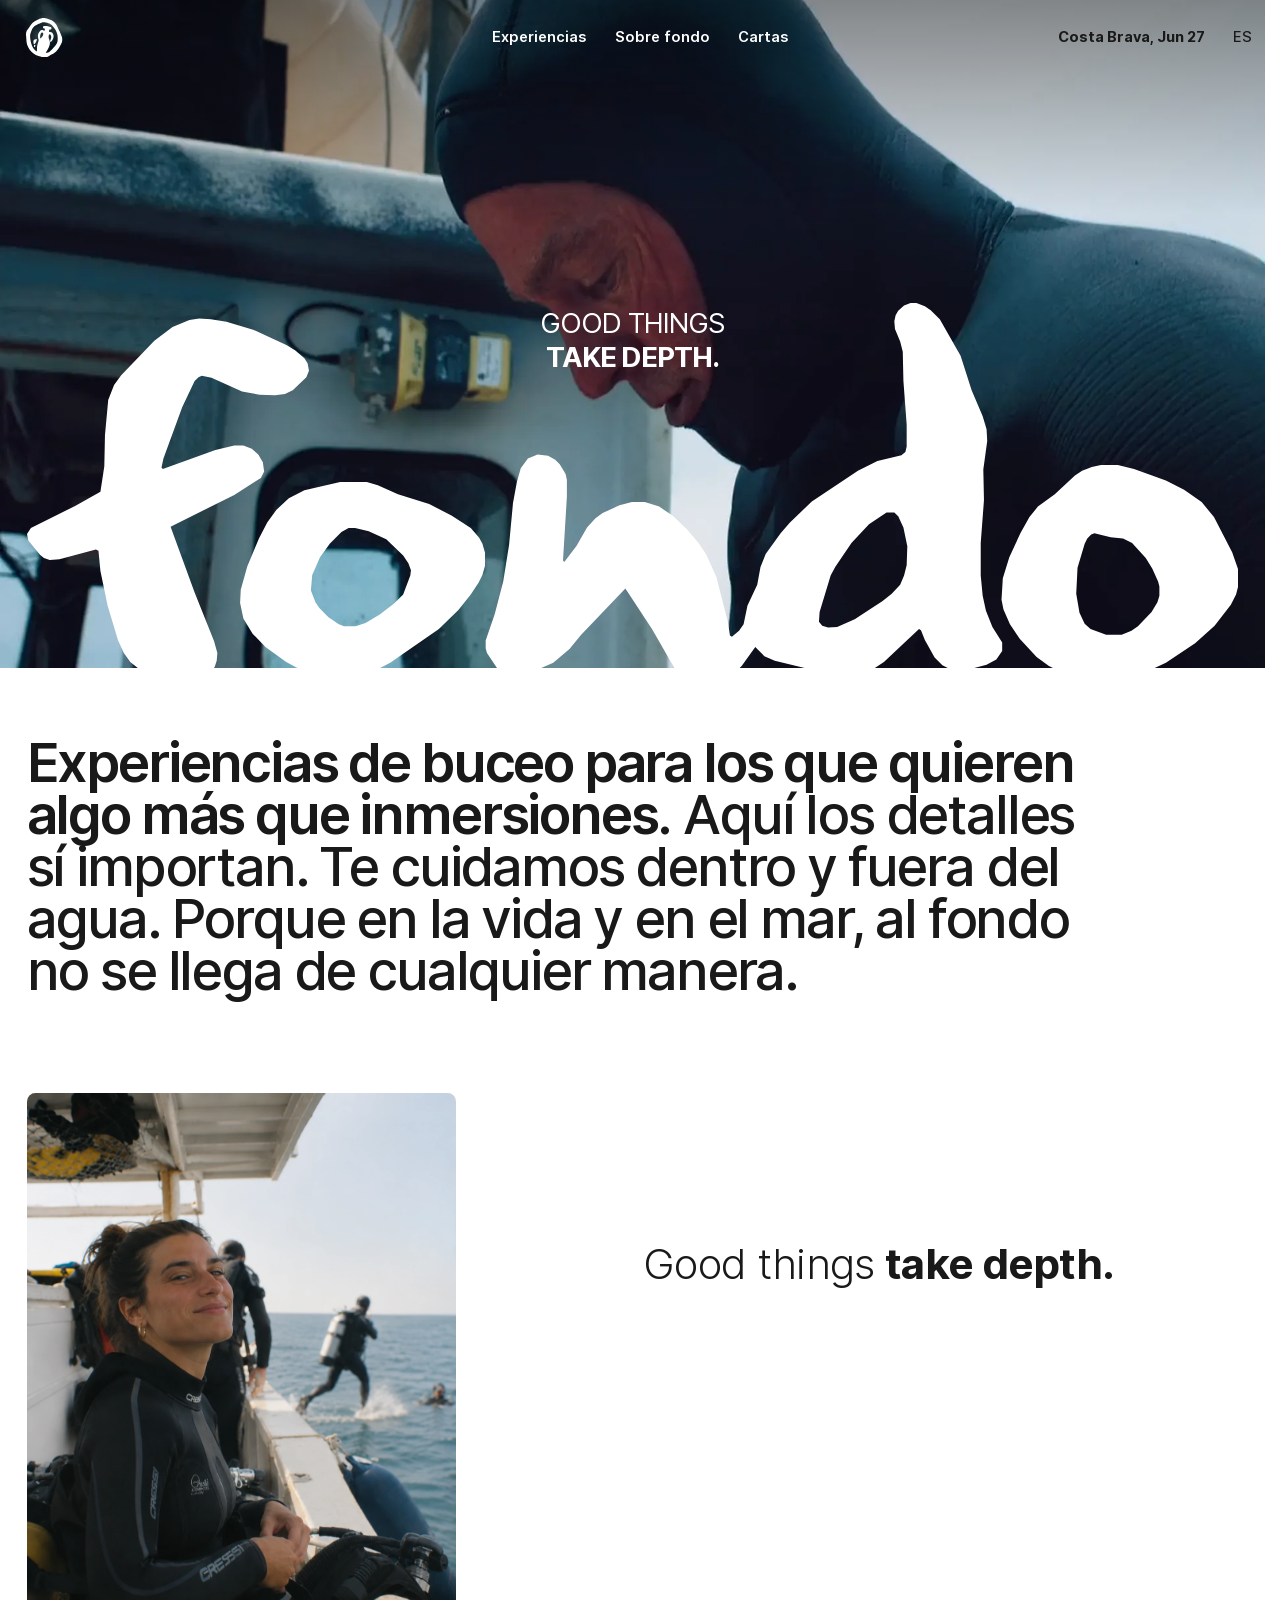
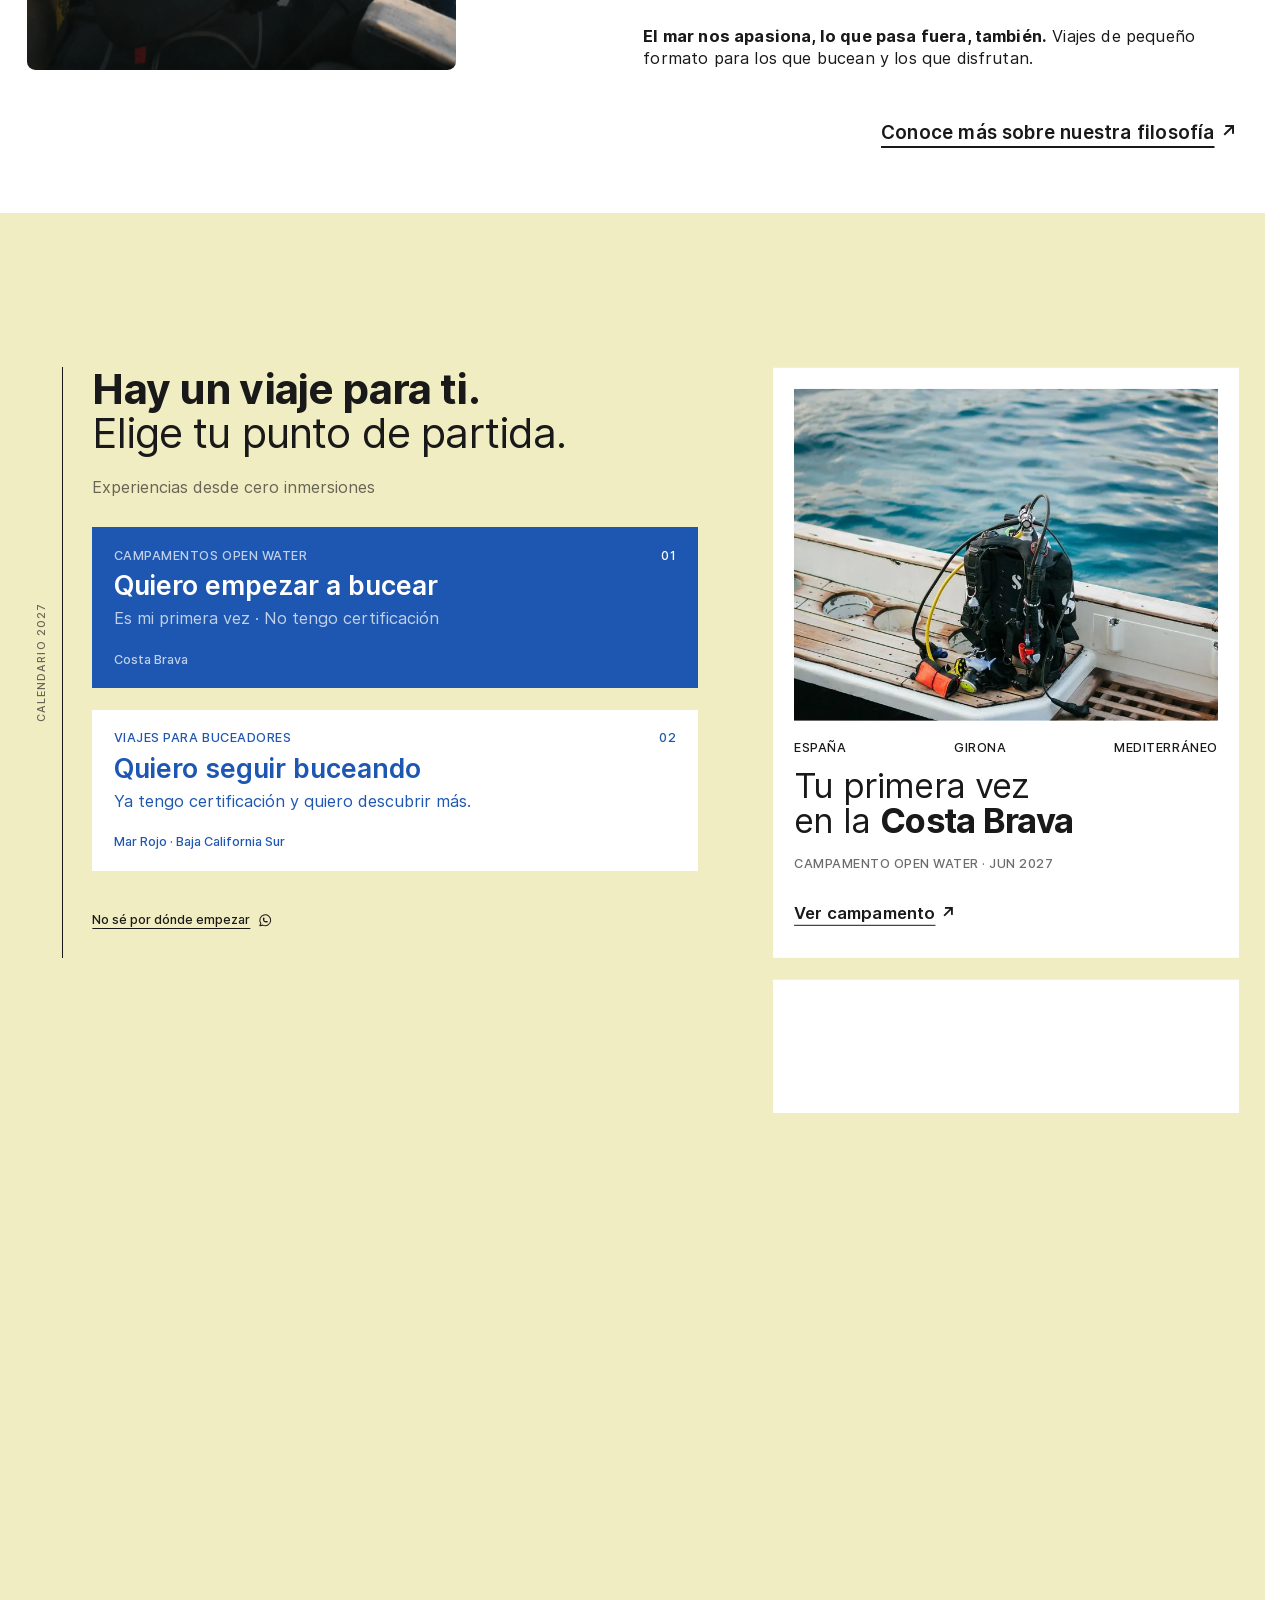
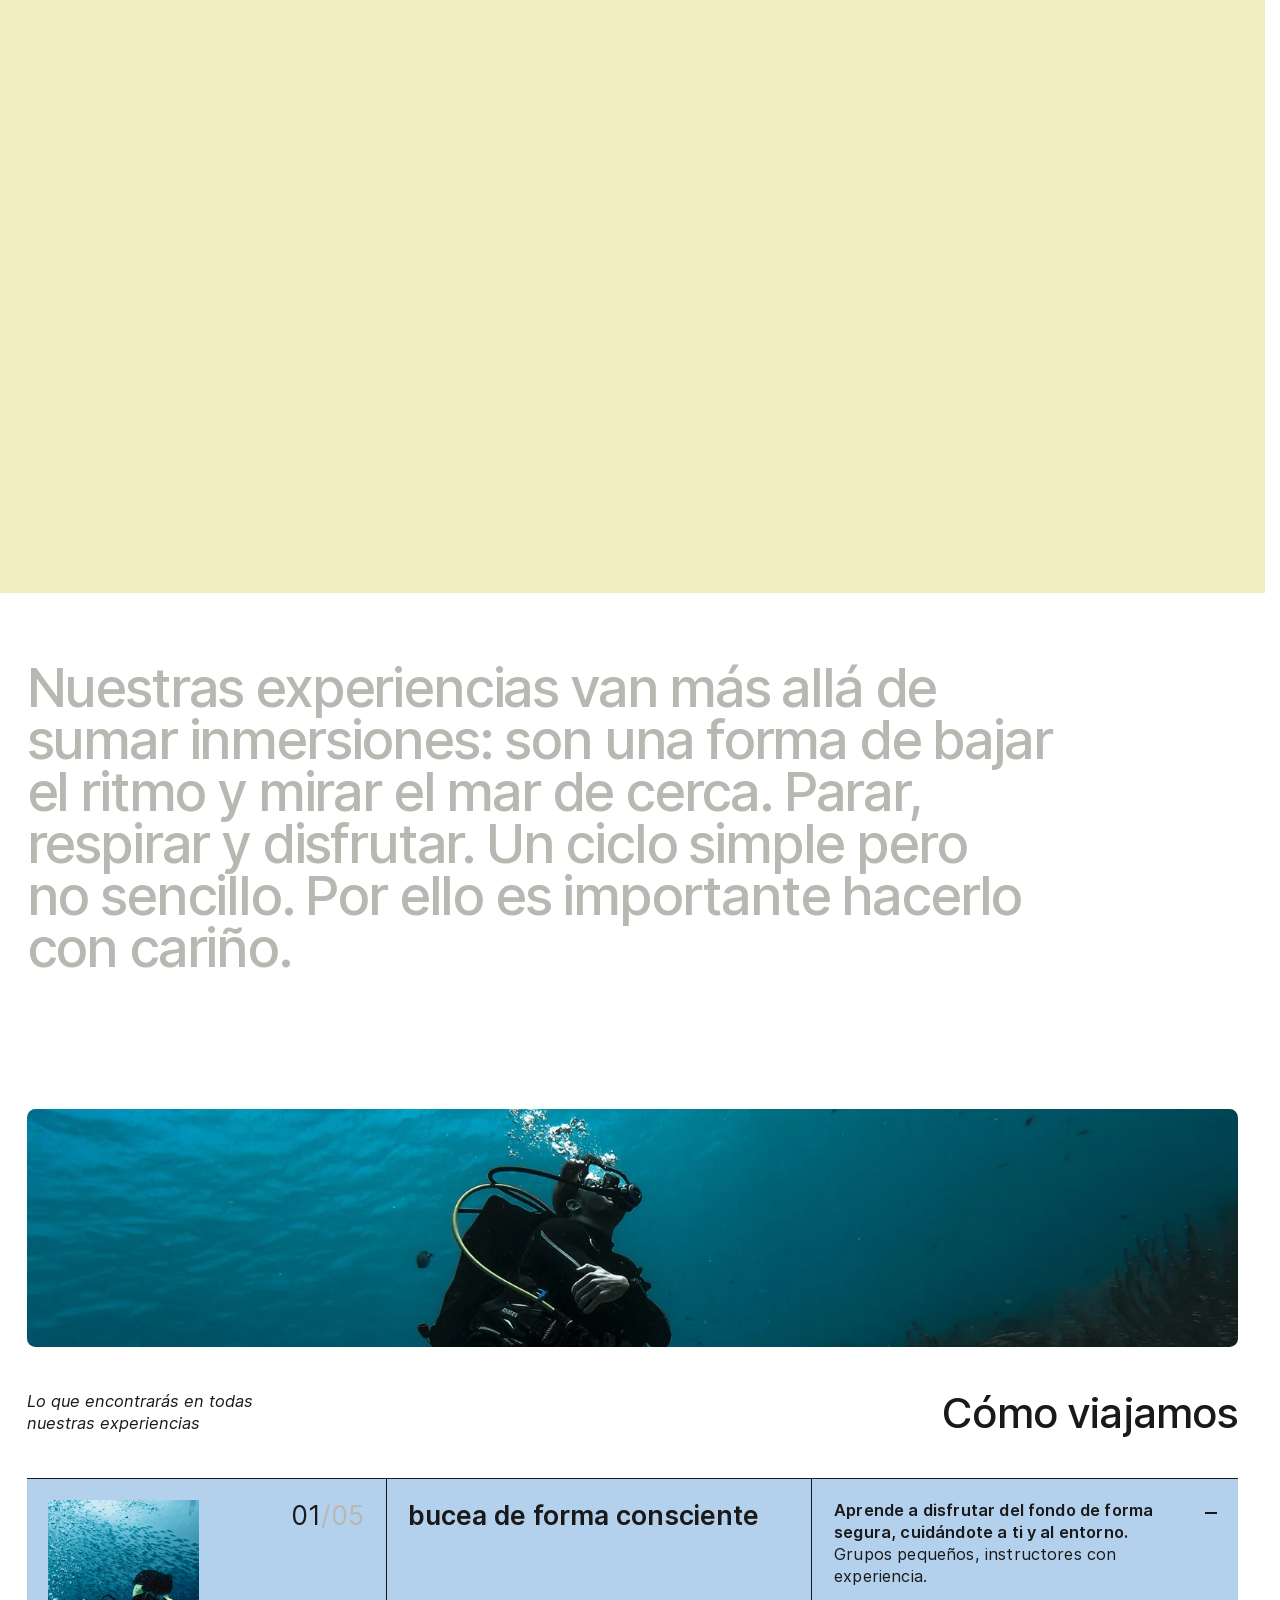
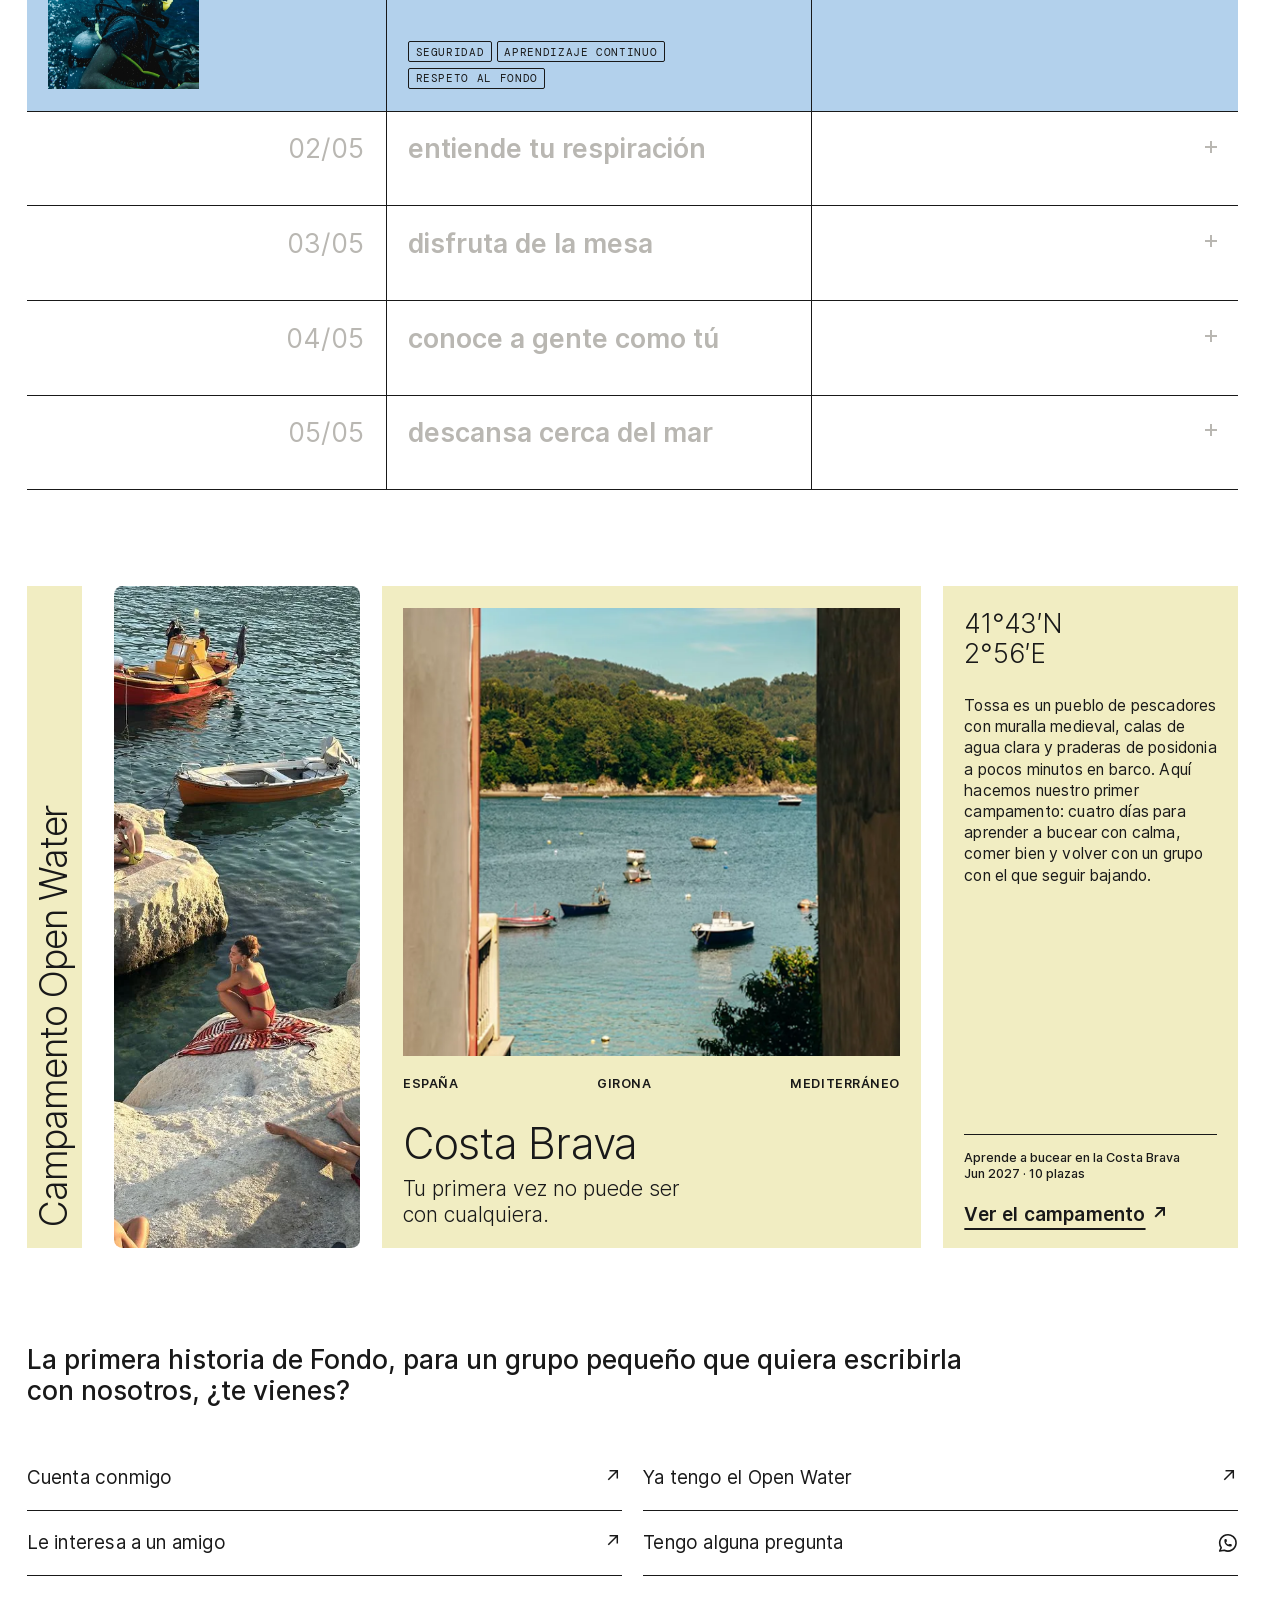
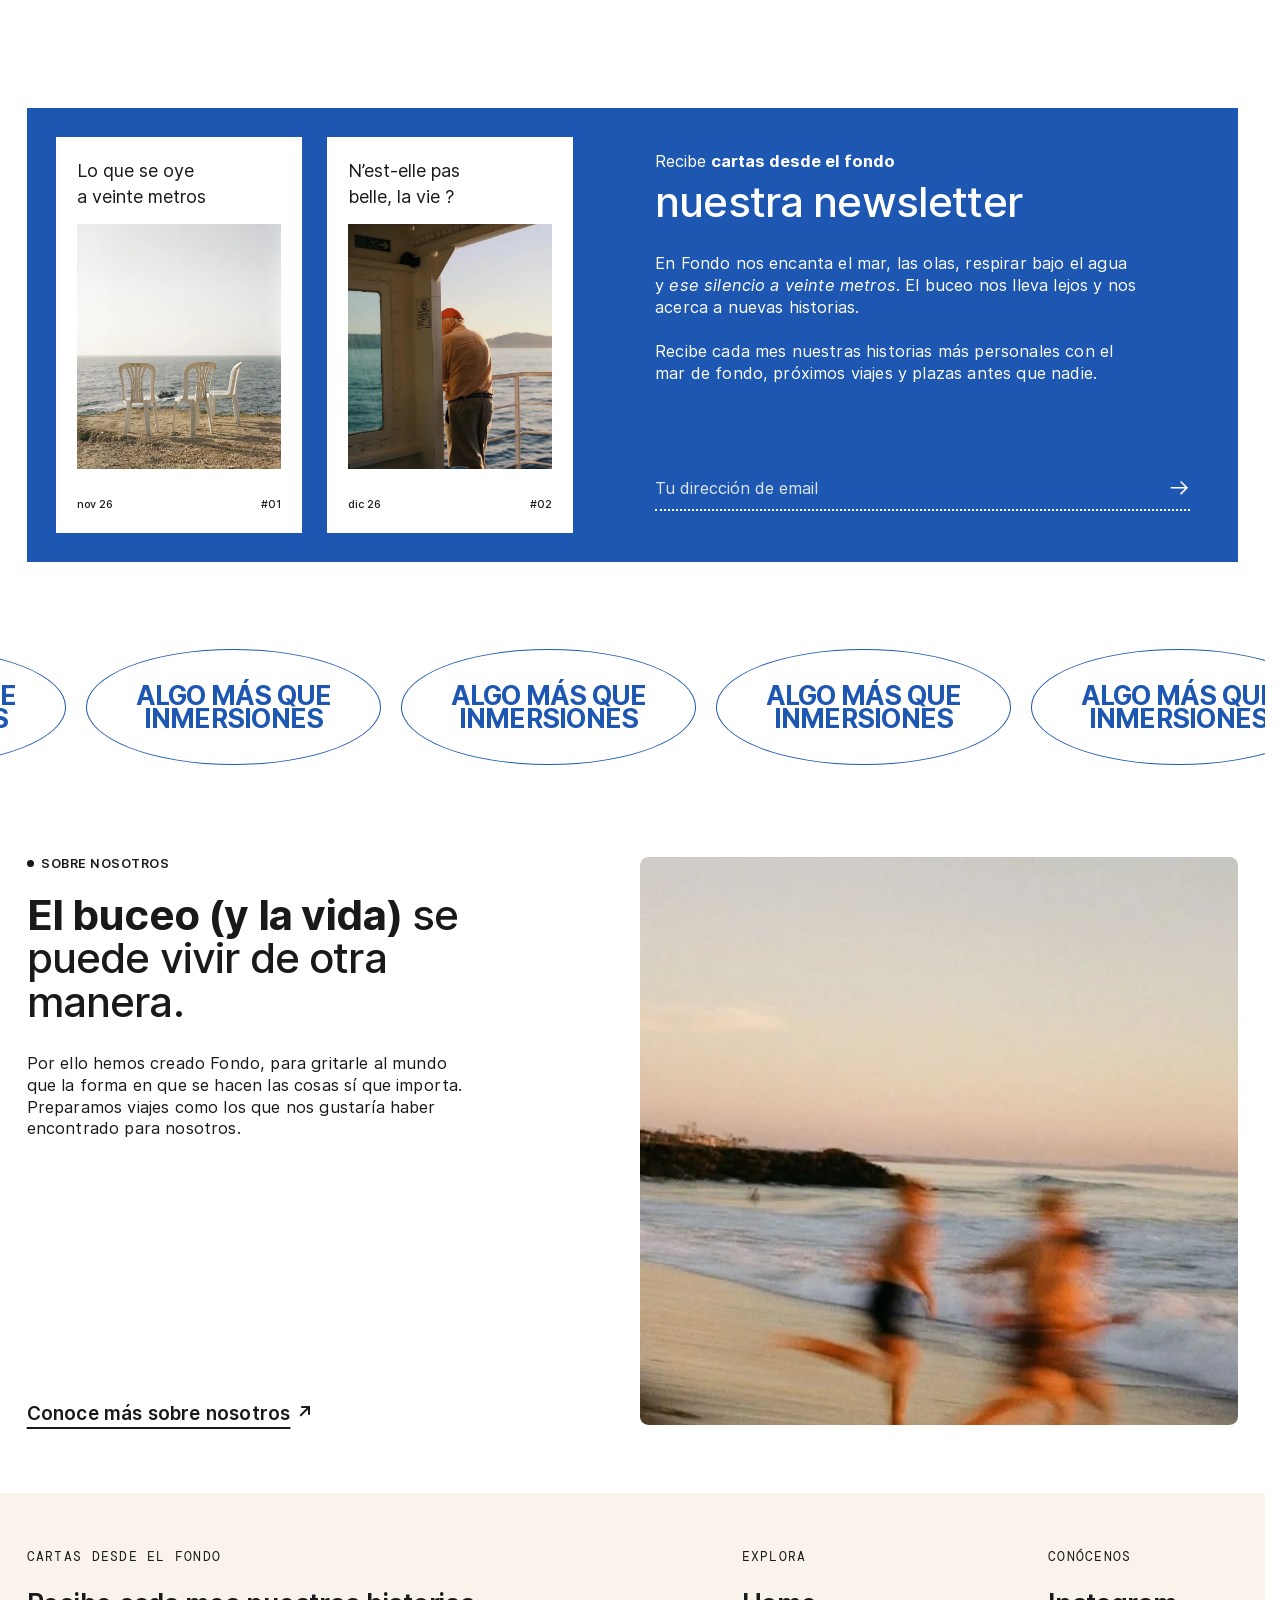
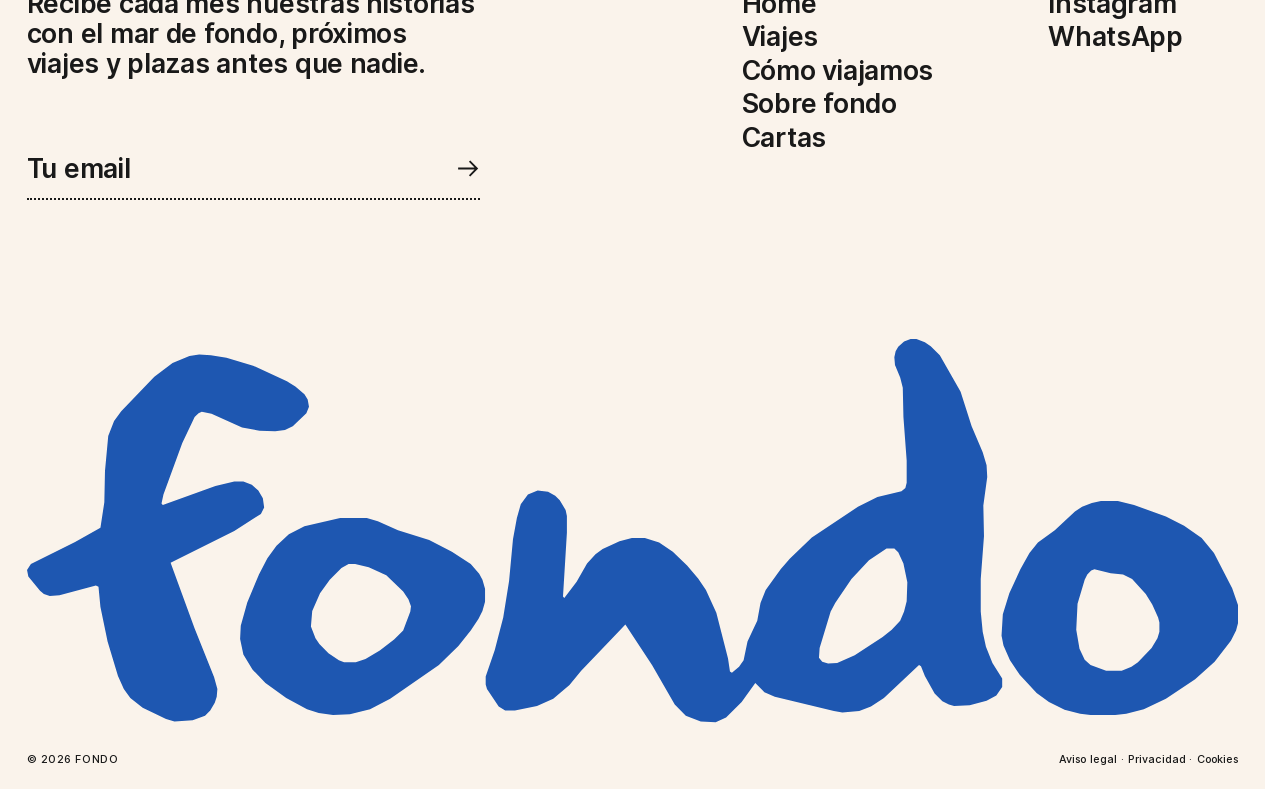
==== commit 278bc779: "Home, Sobre nosotros: nuevo título «El buceo (y la vida) se puede vivir de otra manera.» Co-Authored" ====
--- a/index.html
+++ b/index.html
@@ -457,7 +457,7 @@
   <section class="equipo" id="equipo" aria-labelledby="equipo-title">
     <div class="equipo__text">
       <p class="eyebrow"><span class="dot" aria-hidden="true"></span>Sobre nosotros</p>
-      <h2 class="equipo__title" id="equipo-title"><strong>Queremos salvar el mundo.</strong> La prisa y lo superficial lo han secuestrado.</h2>
+      <h2 class="equipo__title" id="equipo-title"><strong>El buceo (y&nbsp;la&nbsp;vida)</strong> se puede vivir de otra manera.</h2>
       <p class="equipo__body">Por ello hemos creado Fondo, para gritarle al mundo que la forma en que se hacen las cosas sí que importa. Preparamos viajes como los que nos gustaría haber encontrado para nosotros.</p>
       <a class="cta" href="sobre-nosotros/"><span class="u">Conoce más sobre nosotros</span><span class="mk mk--x" aria-hidden="true">↗</span></a>
     </div>
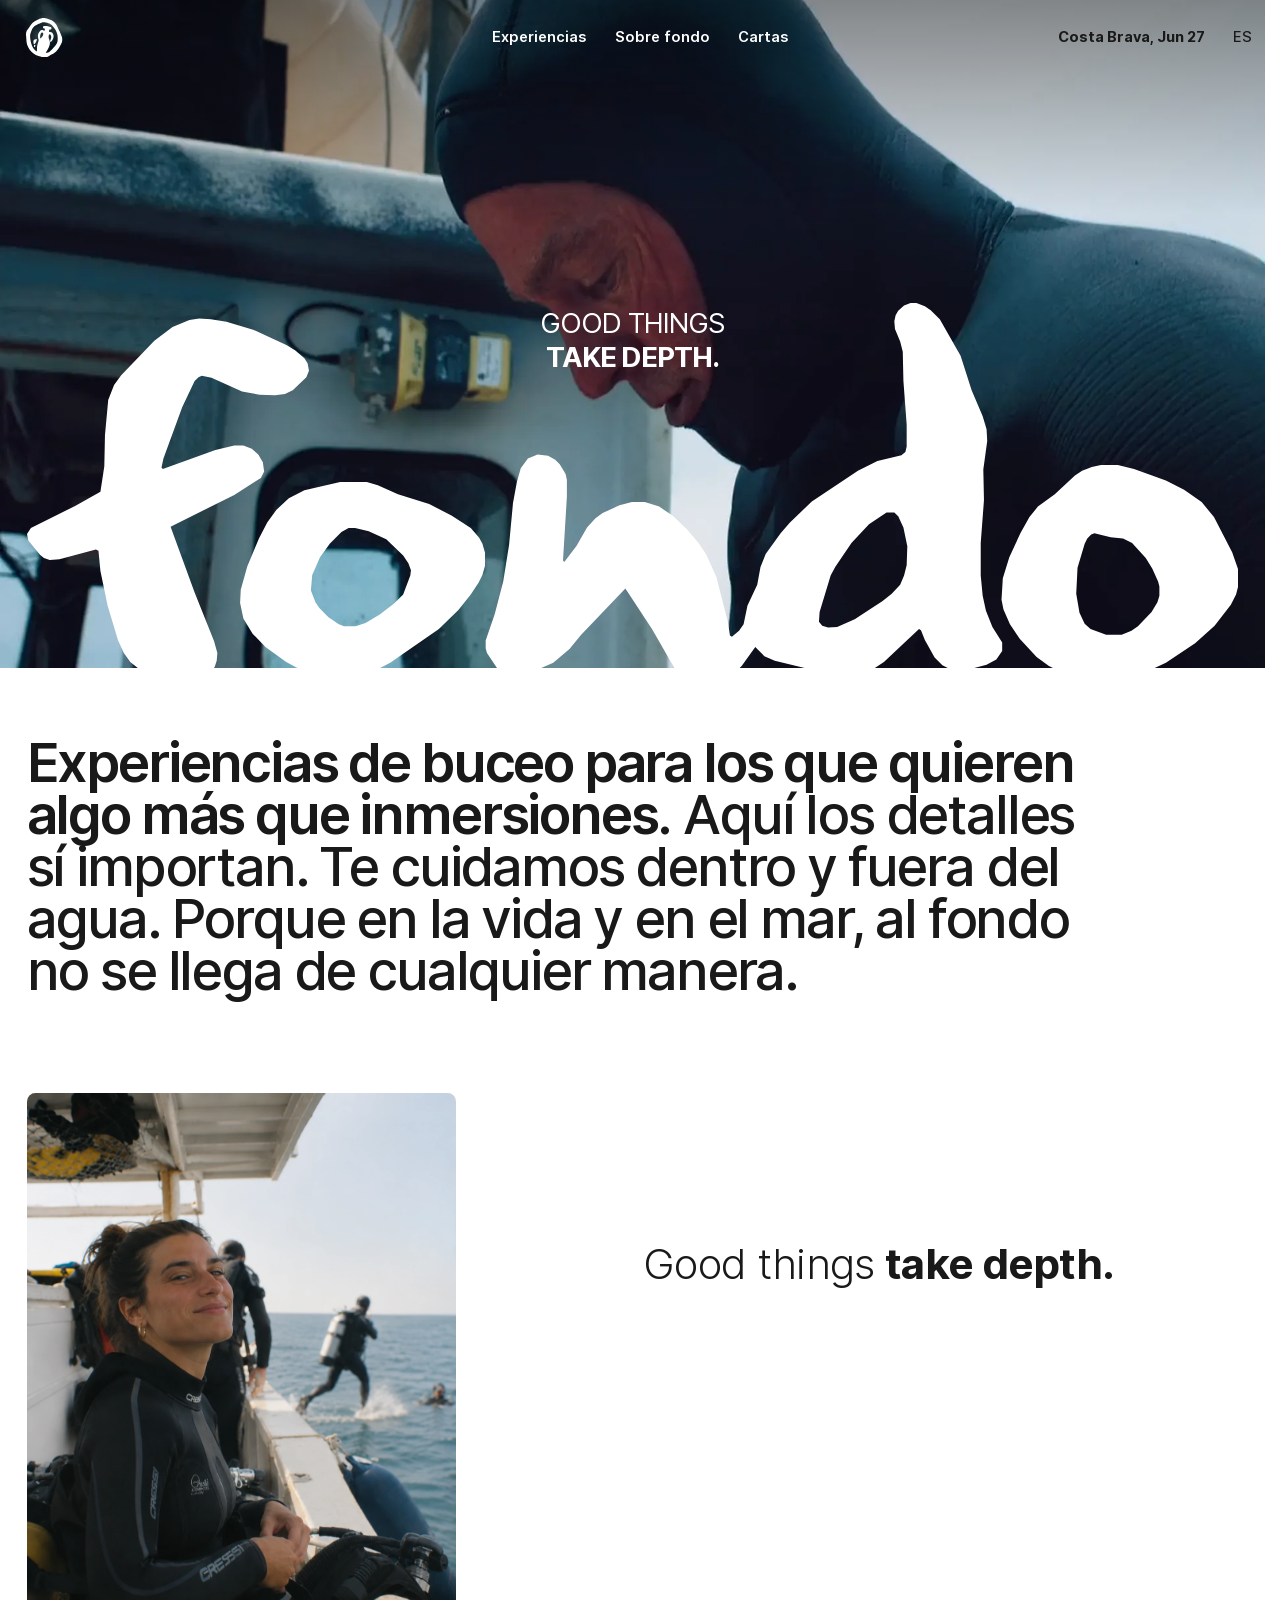
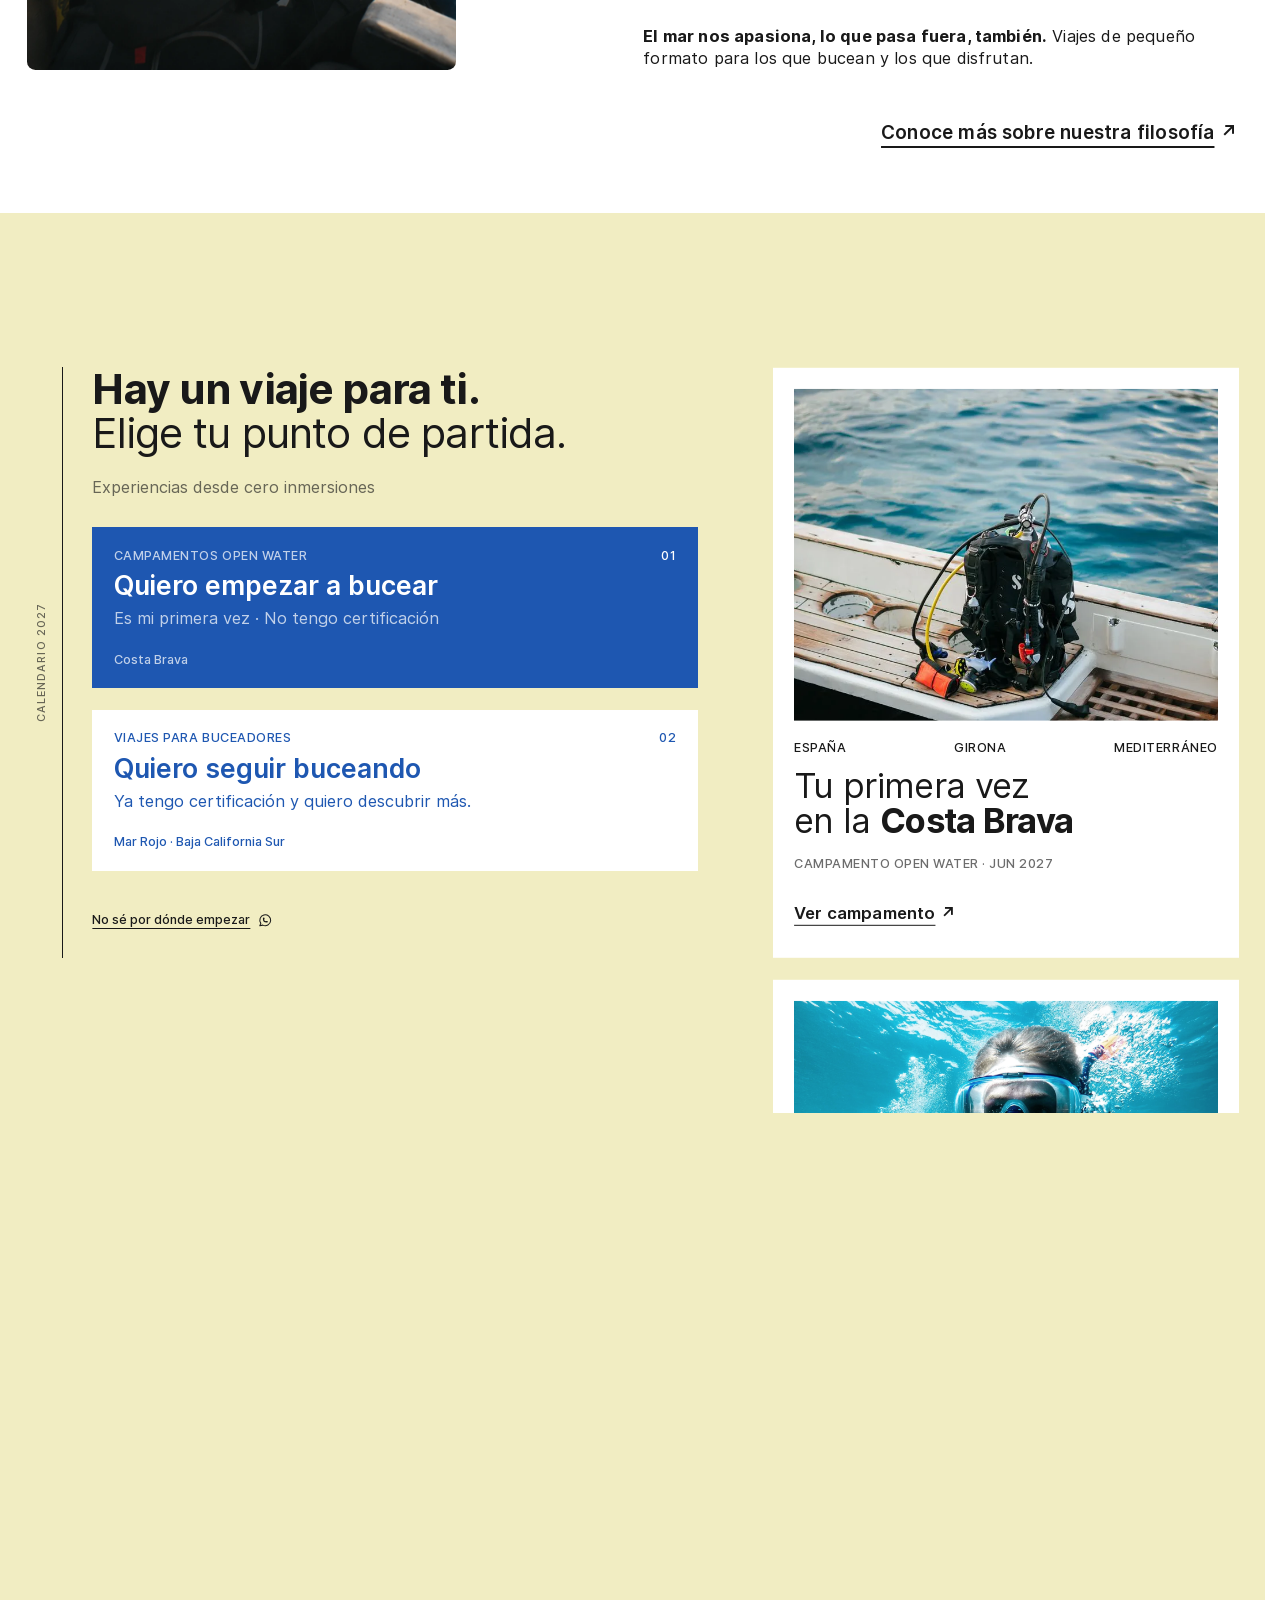
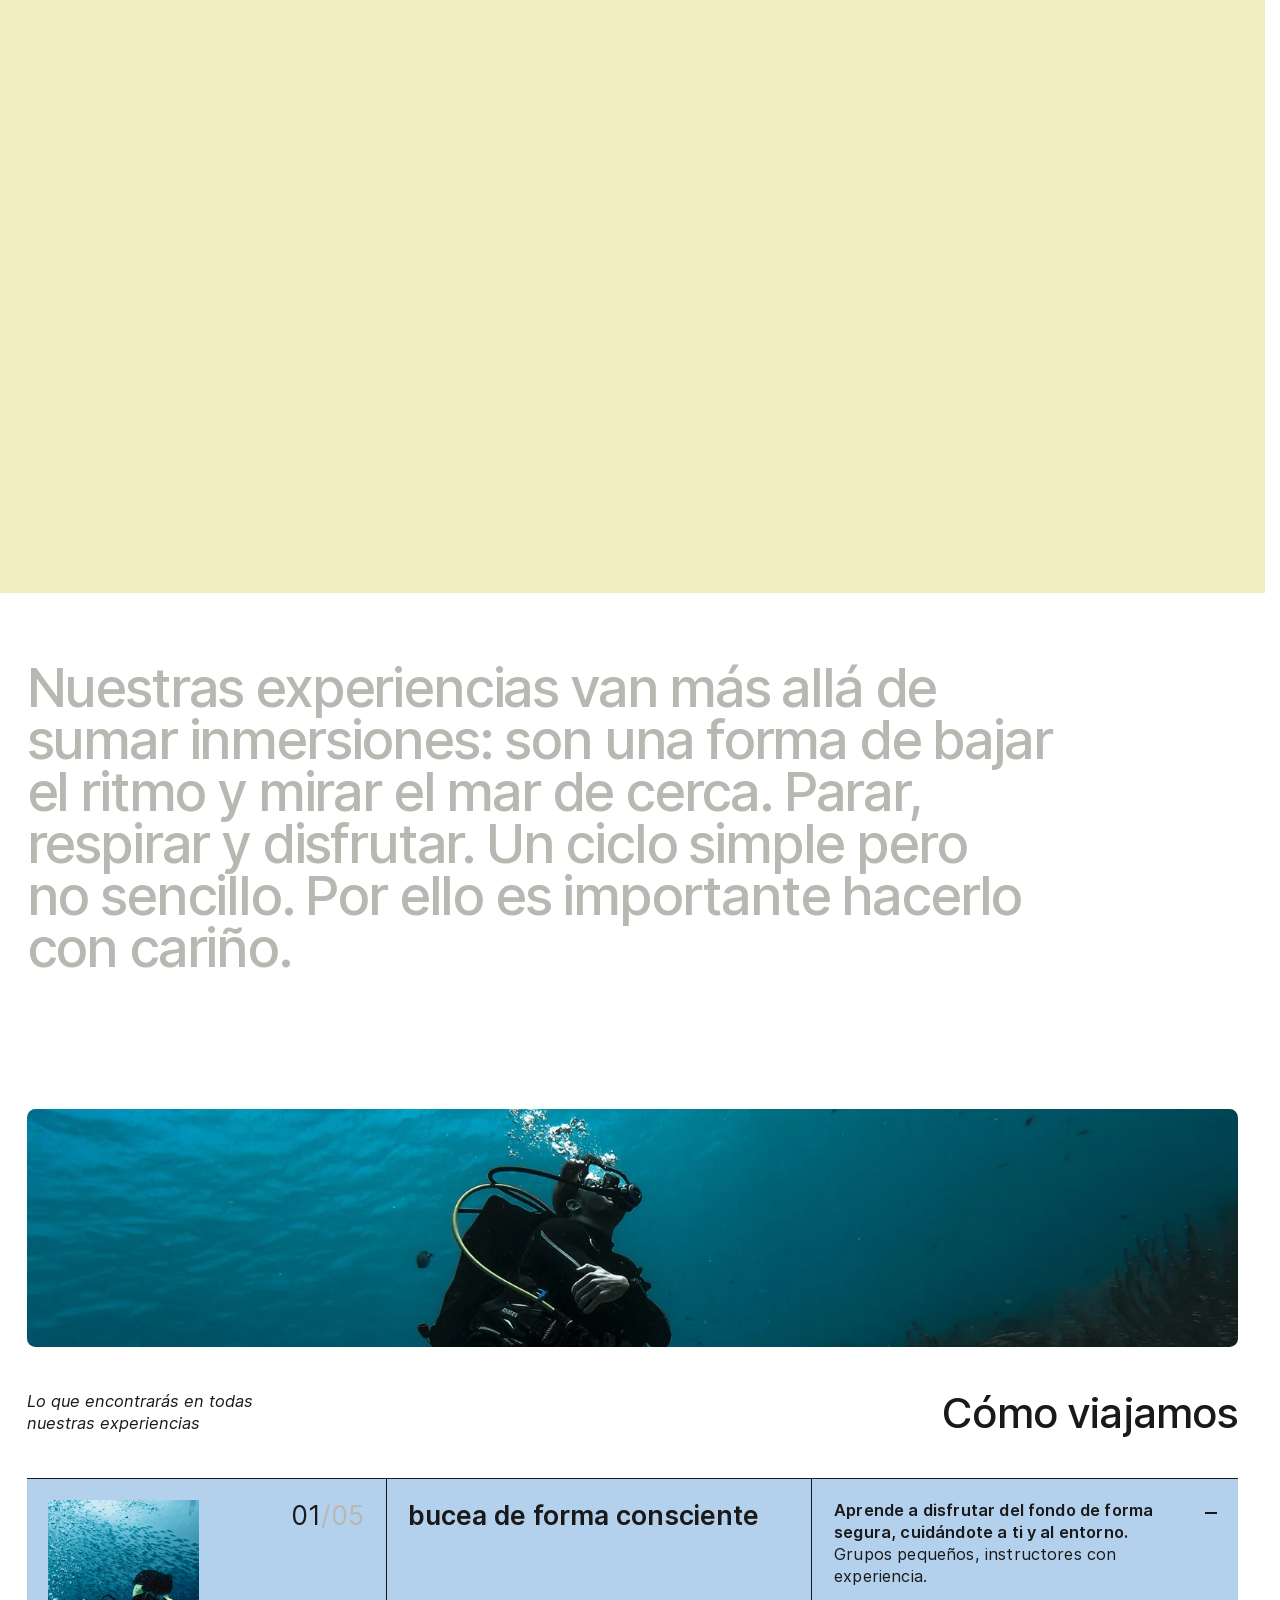
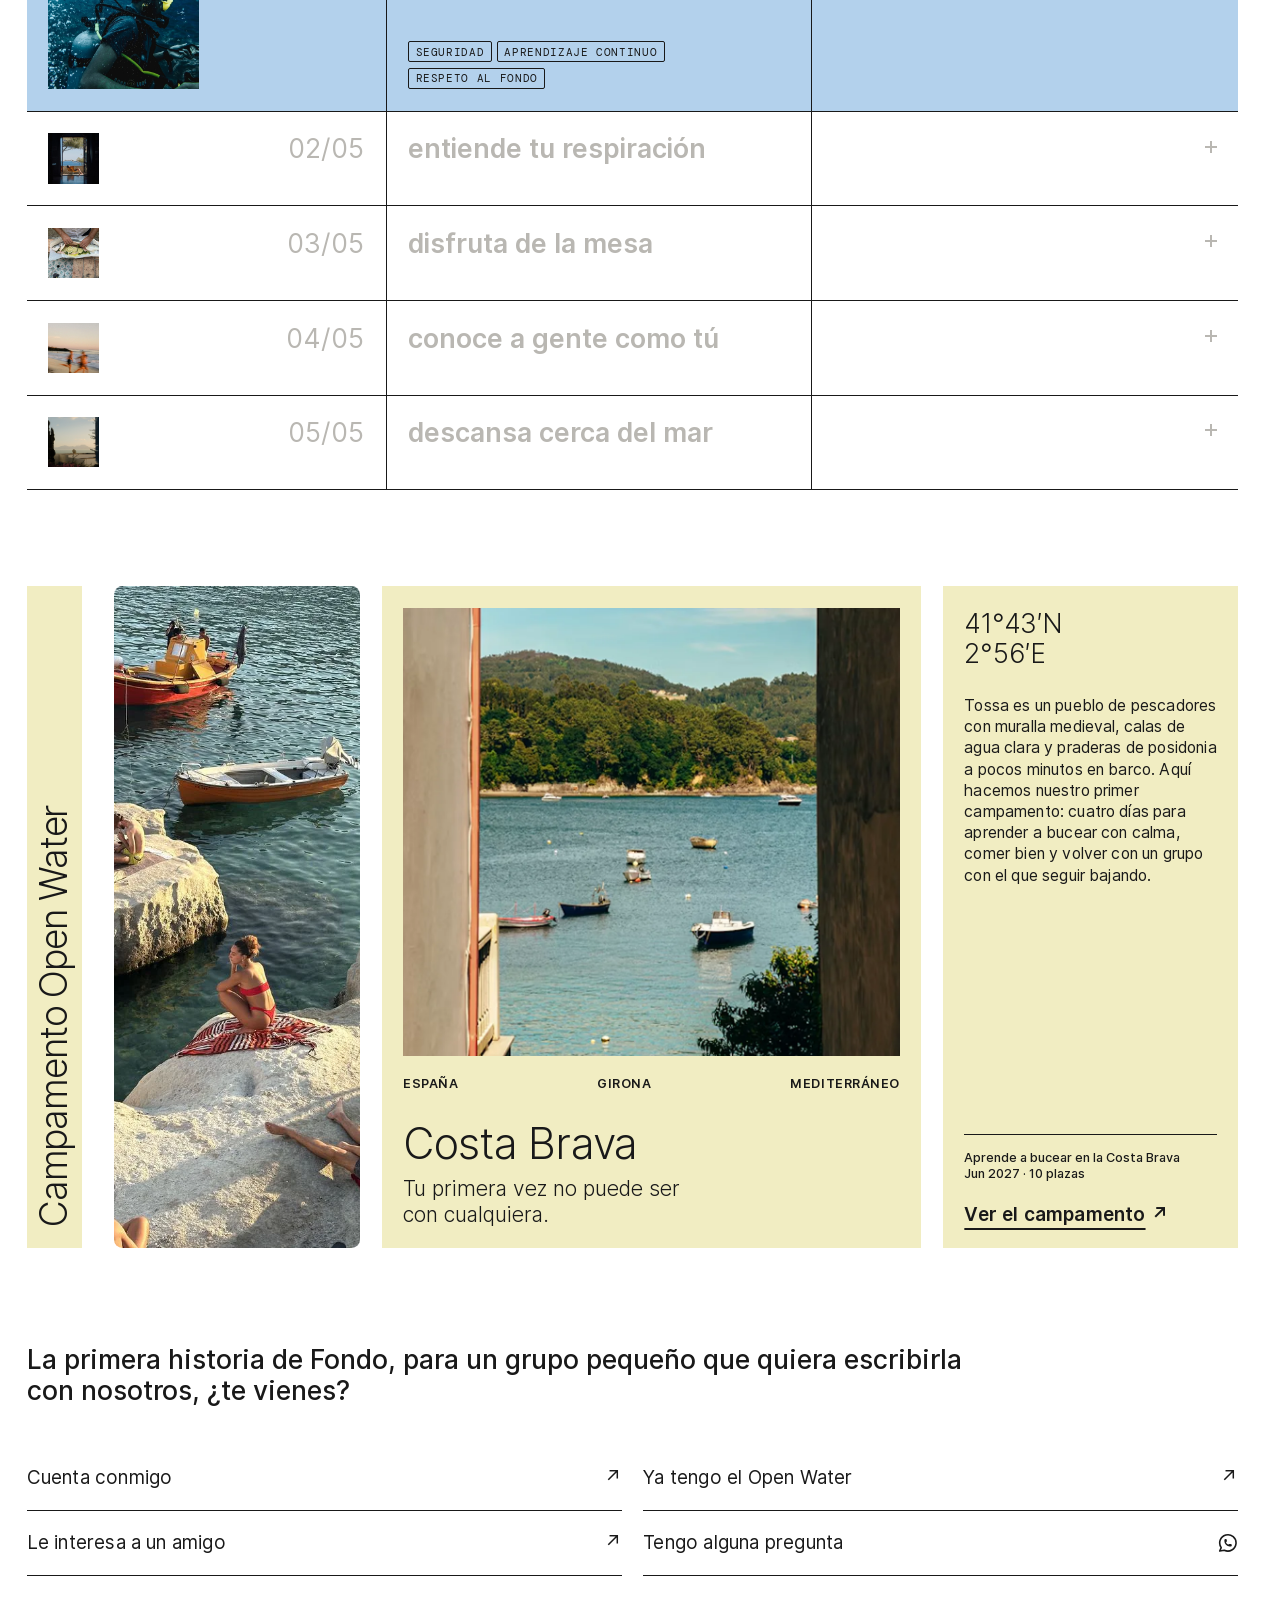
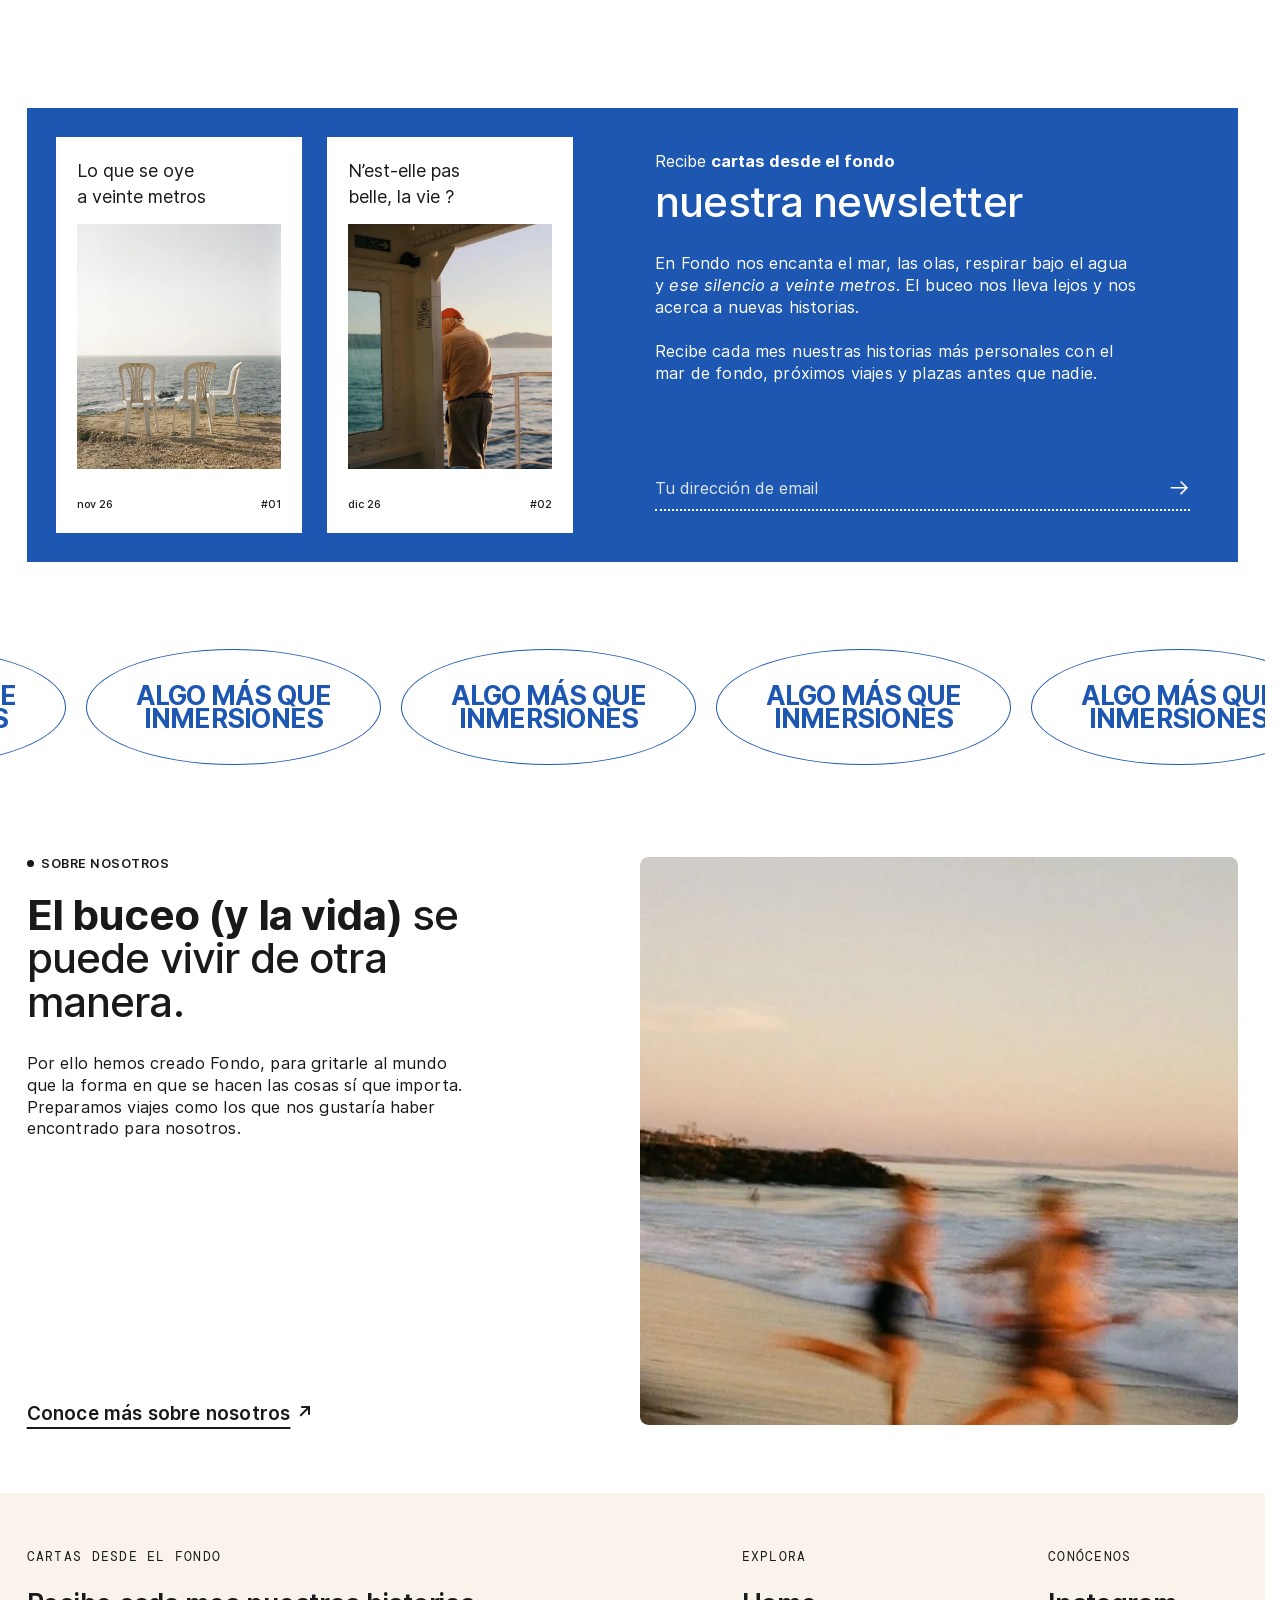
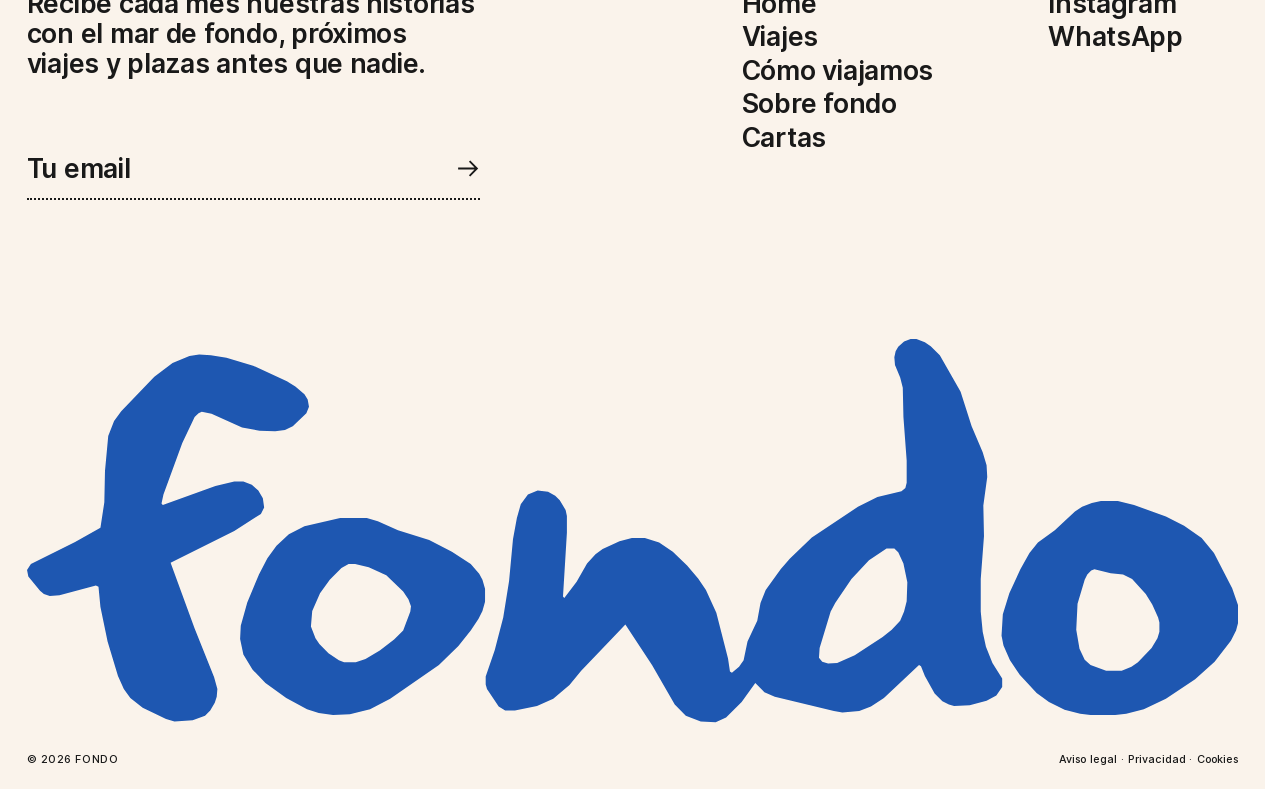
==== commit ee6999f3: "Favicon: versión en las URLs de los iconos para que los móviles dejen de mostrar el antiguo Los icon" ====
--- a/index.html
+++ b/index.html
@@ -19,10 +19,10 @@
   <meta name="robots" content="noindex, nofollow">
   <!-- Favicon: SVG que cambia solo (isotipo negro con tema claro, blanco con tema oscuro).
        Los navegadores que no leen SVG usan el .ico (negro). -->
-  <link rel="icon" href="/favicon.ico" sizes="32x32">
-  <link rel="icon" href="assets/favicon.svg" type="image/svg+xml">
-  <link rel="manifest" href="/site.webmanifest">
-  <link rel="apple-touch-icon" href="assets/apple-touch-icon.png">
+  <link rel="icon" href="/favicon.ico?v=fe84fd92" sizes="32x32">
+  <link rel="icon" href="assets/favicon.svg?v=fe84fd92" type="image/svg+xml">
+  <link rel="manifest" href="/site.webmanifest?v=fe84fd92">
+  <link rel="apple-touch-icon" href="assets/apple-touch-icon.png?v=fe84fd92">
   <link rel="stylesheet" href="css/styles.css?v=a296616e">
   <script>
     /* Antes del primer pintado: decide si se ve el loader.
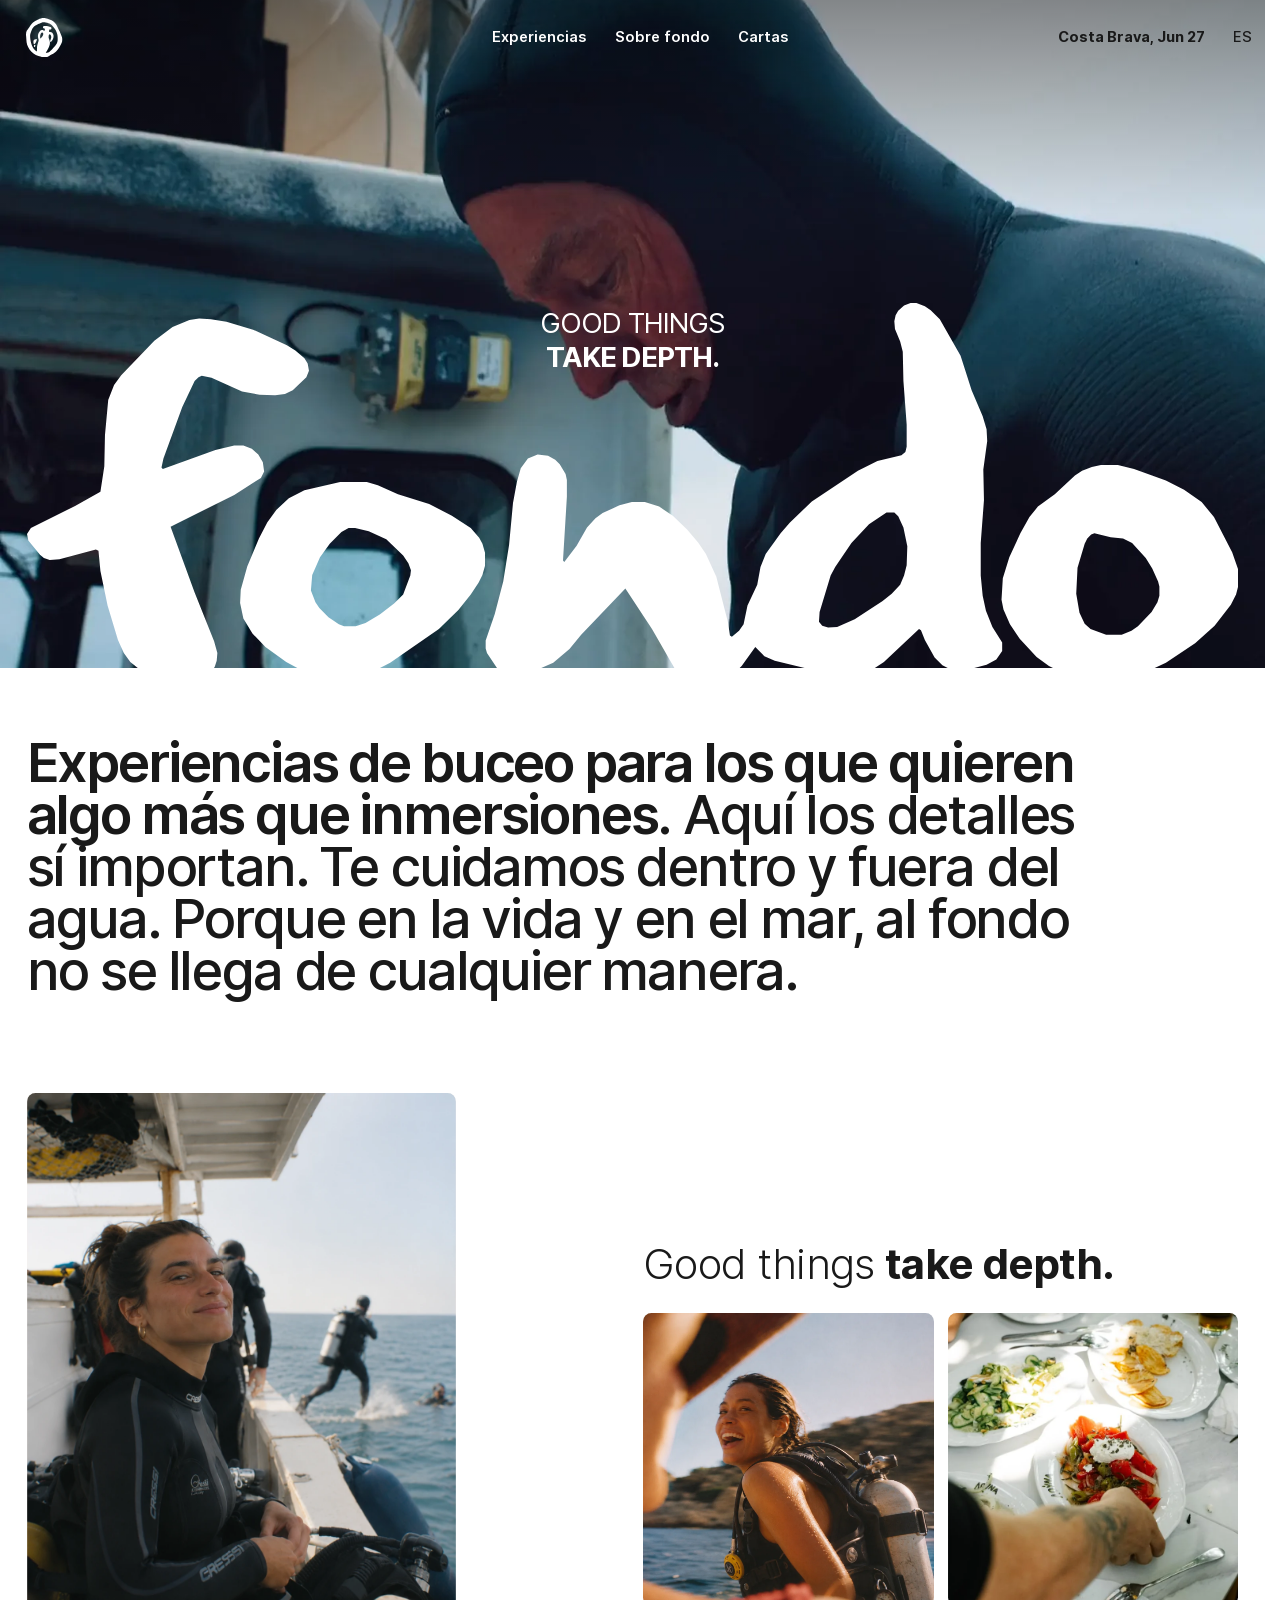
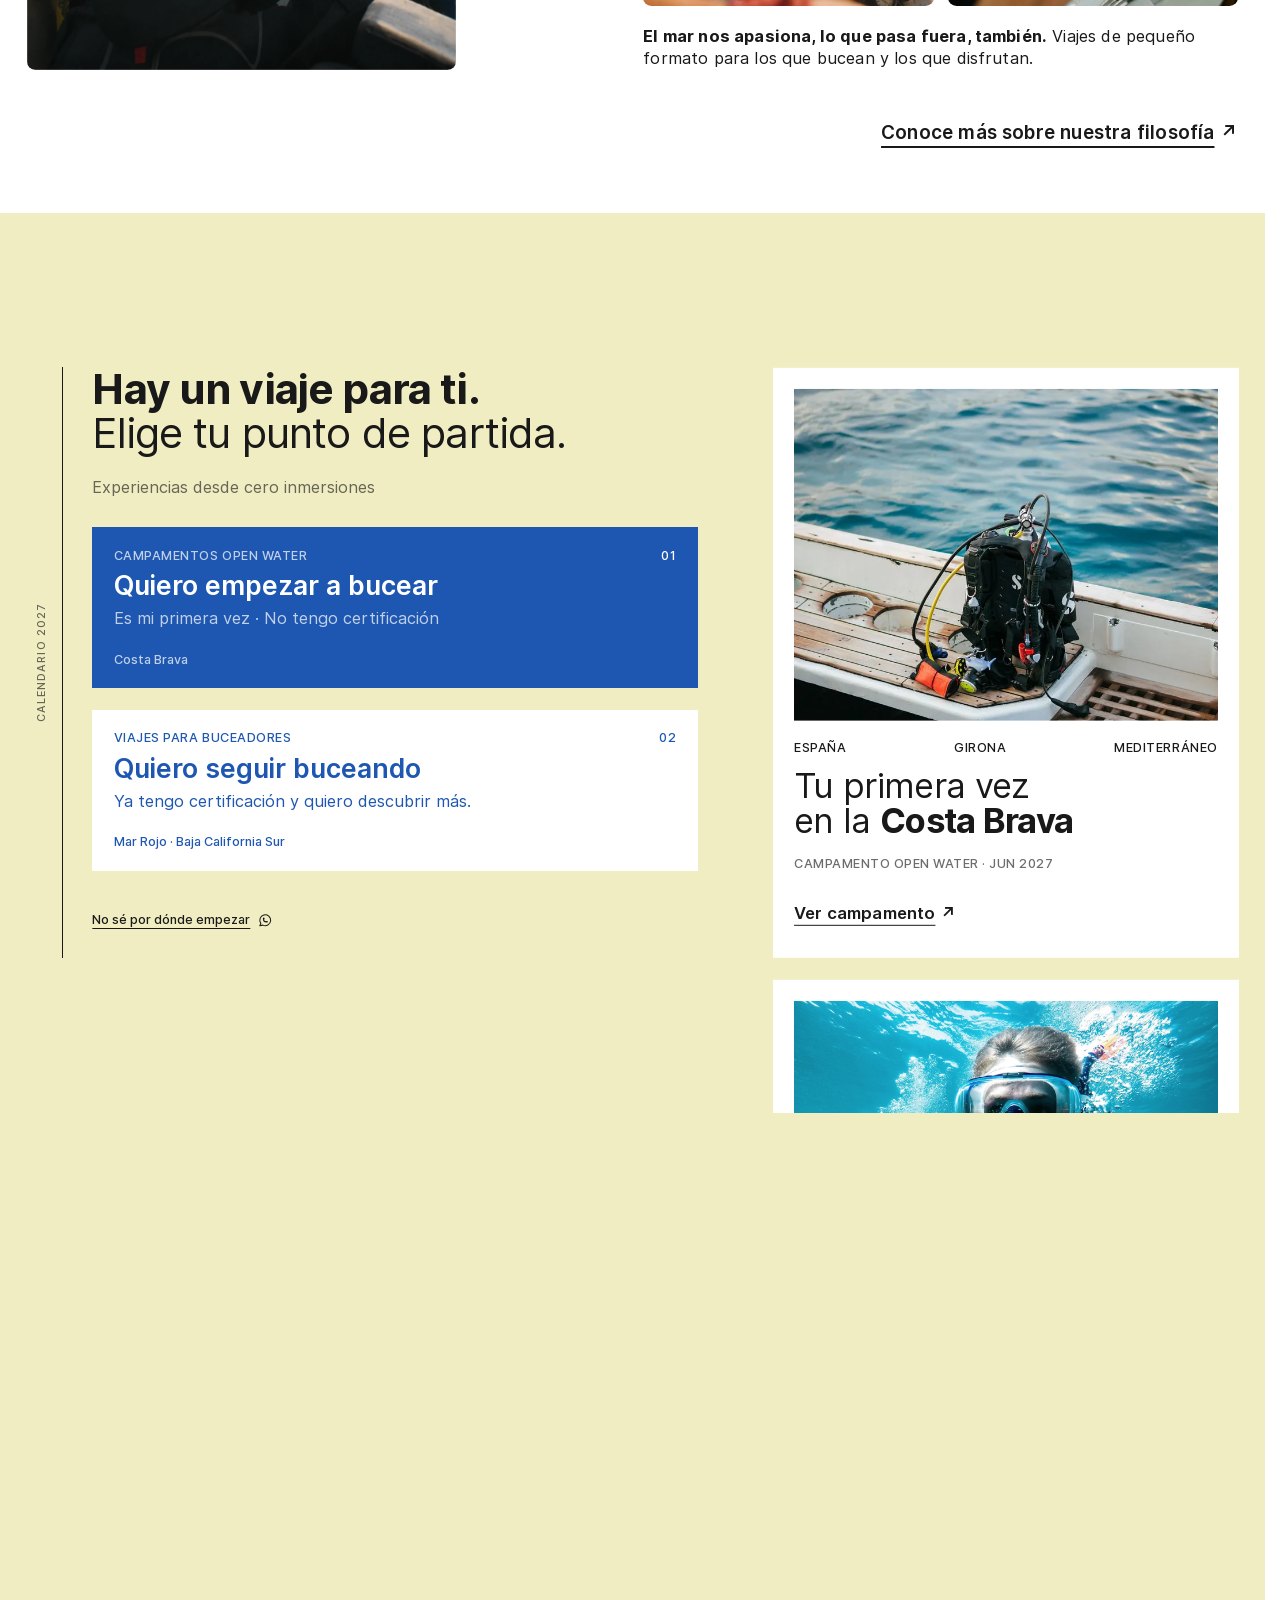
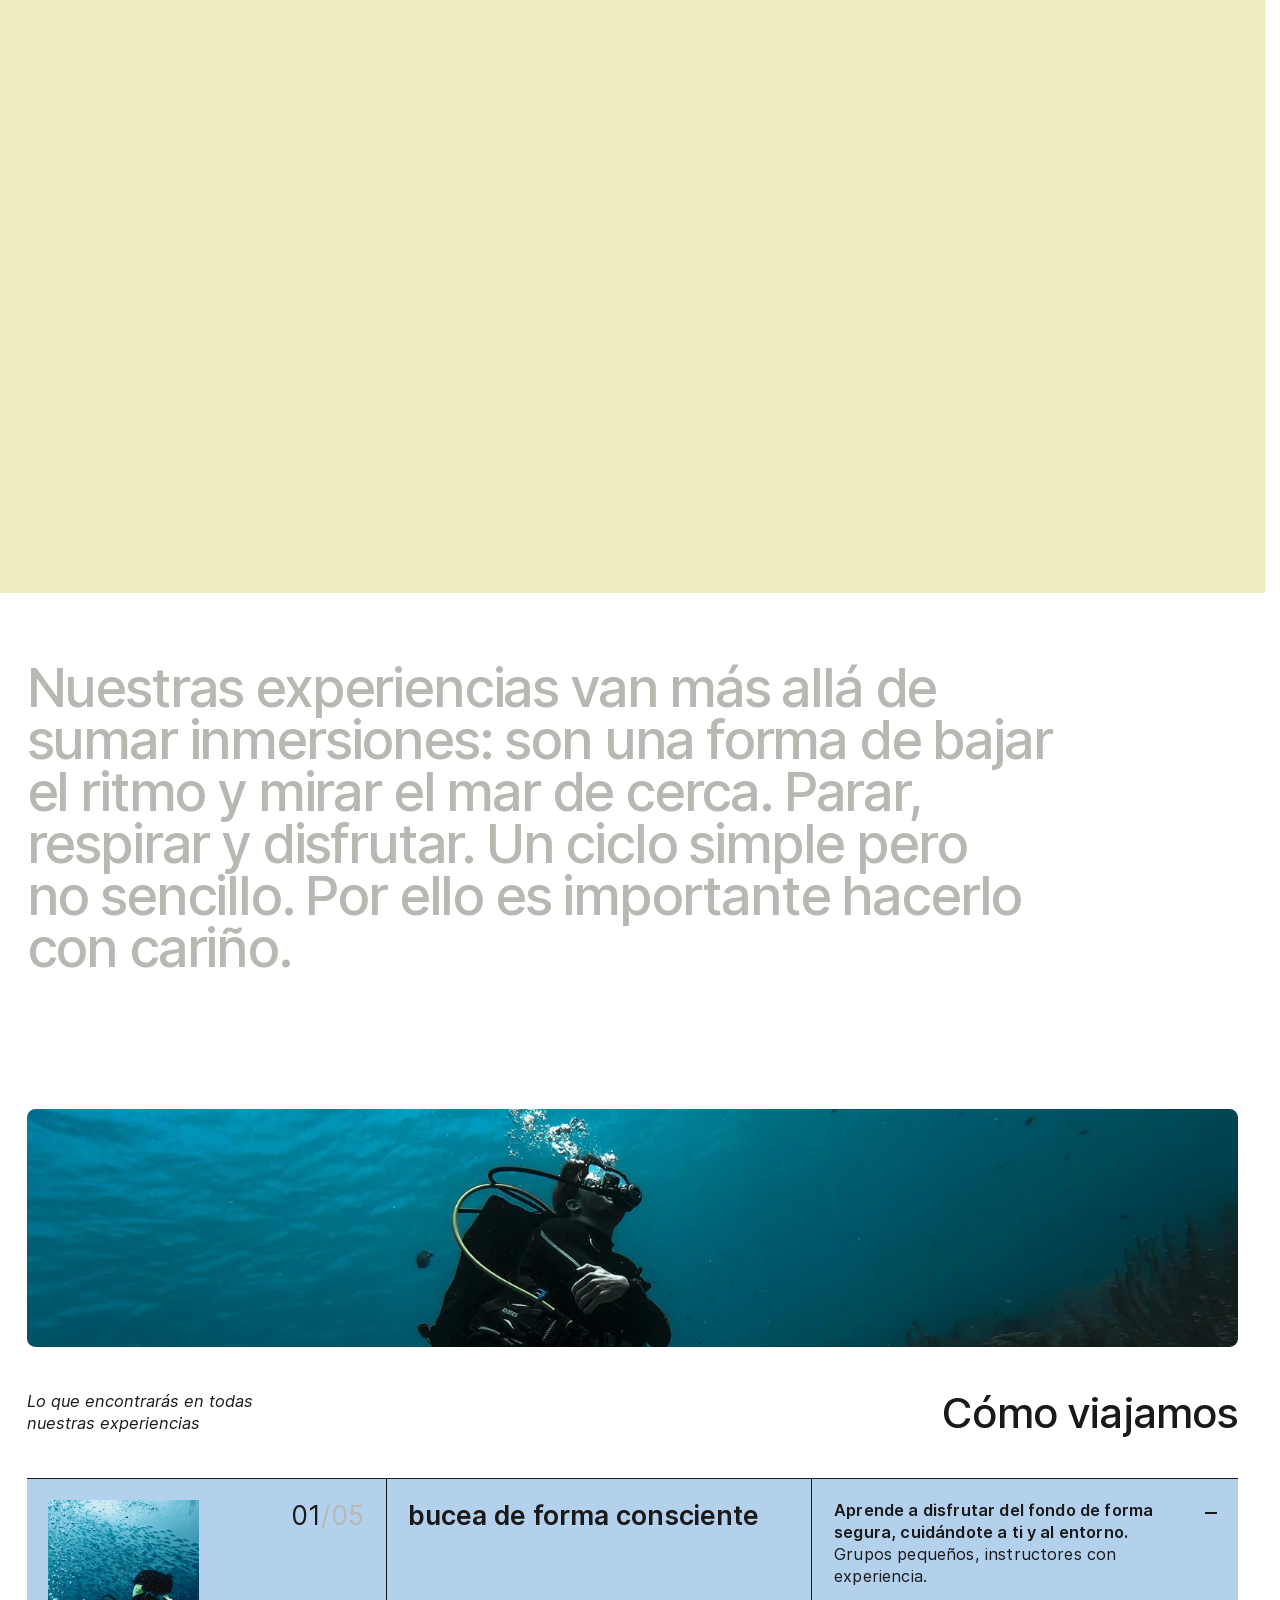
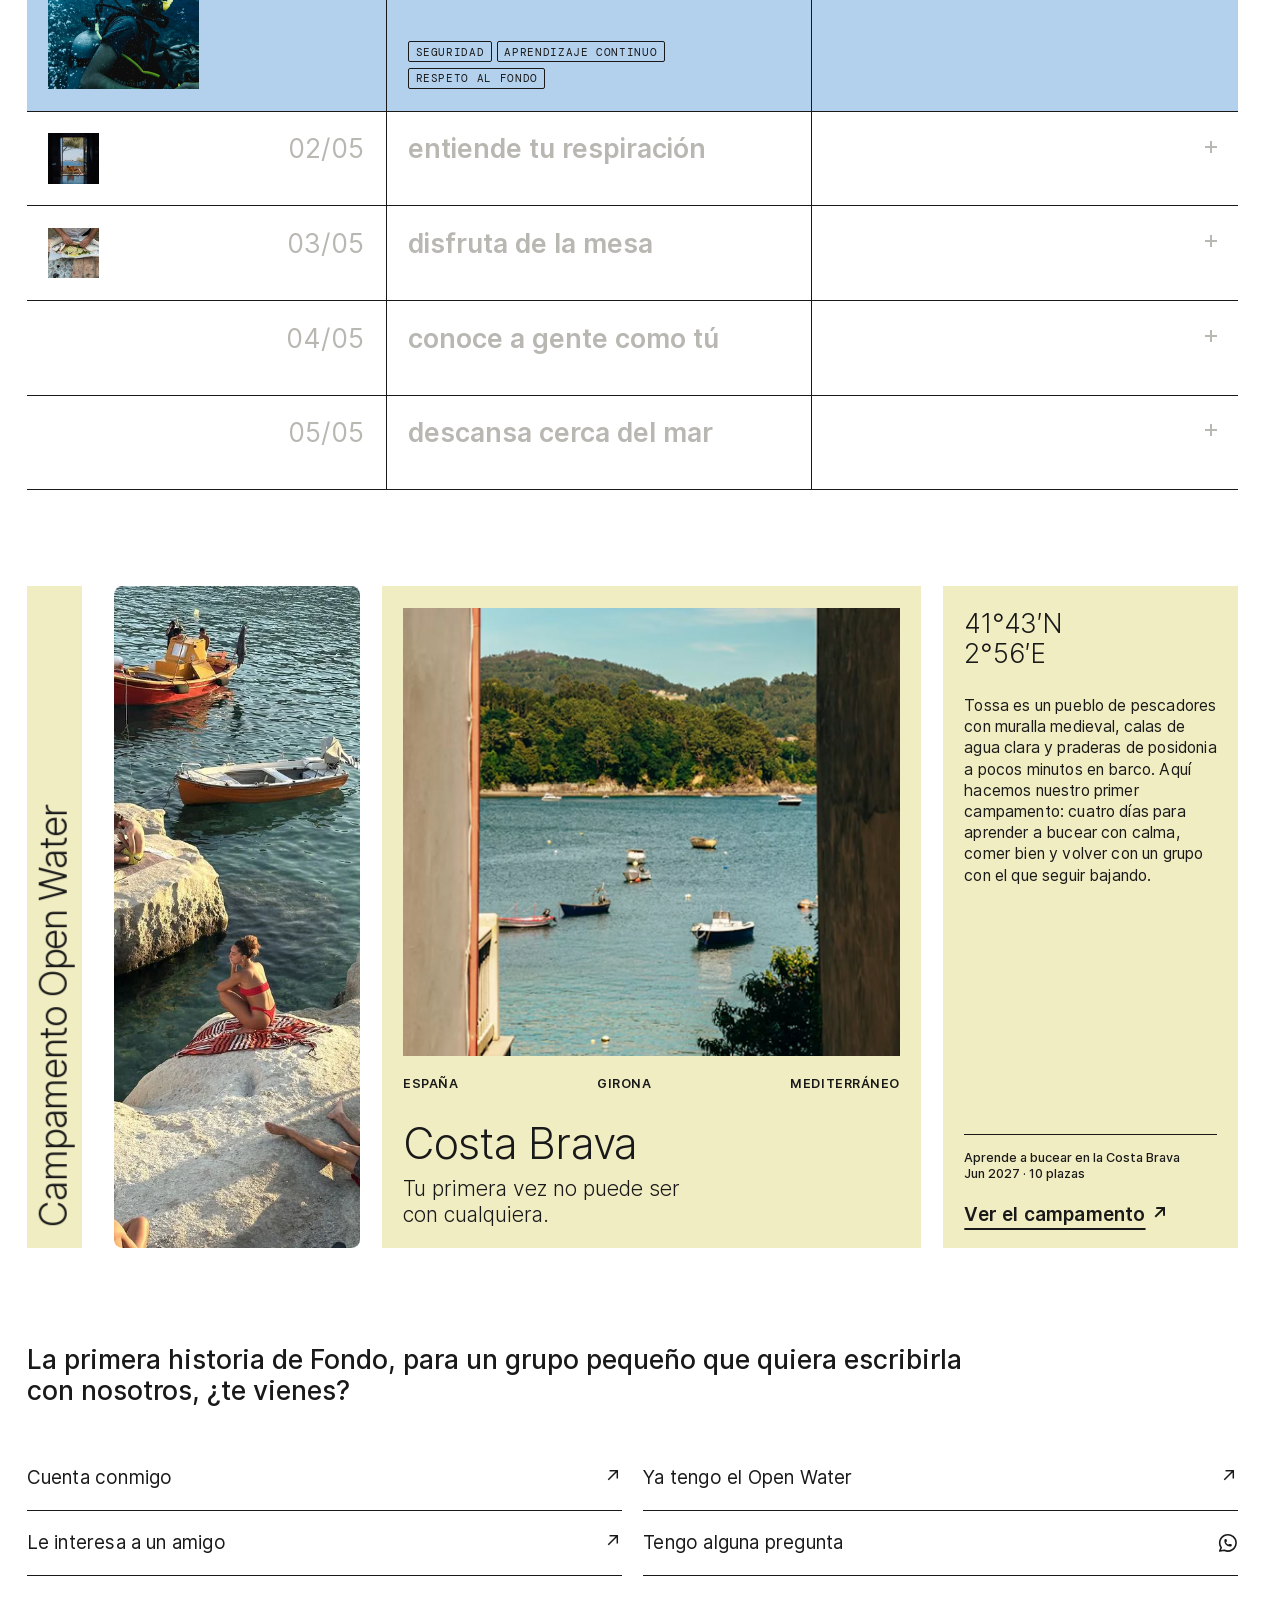
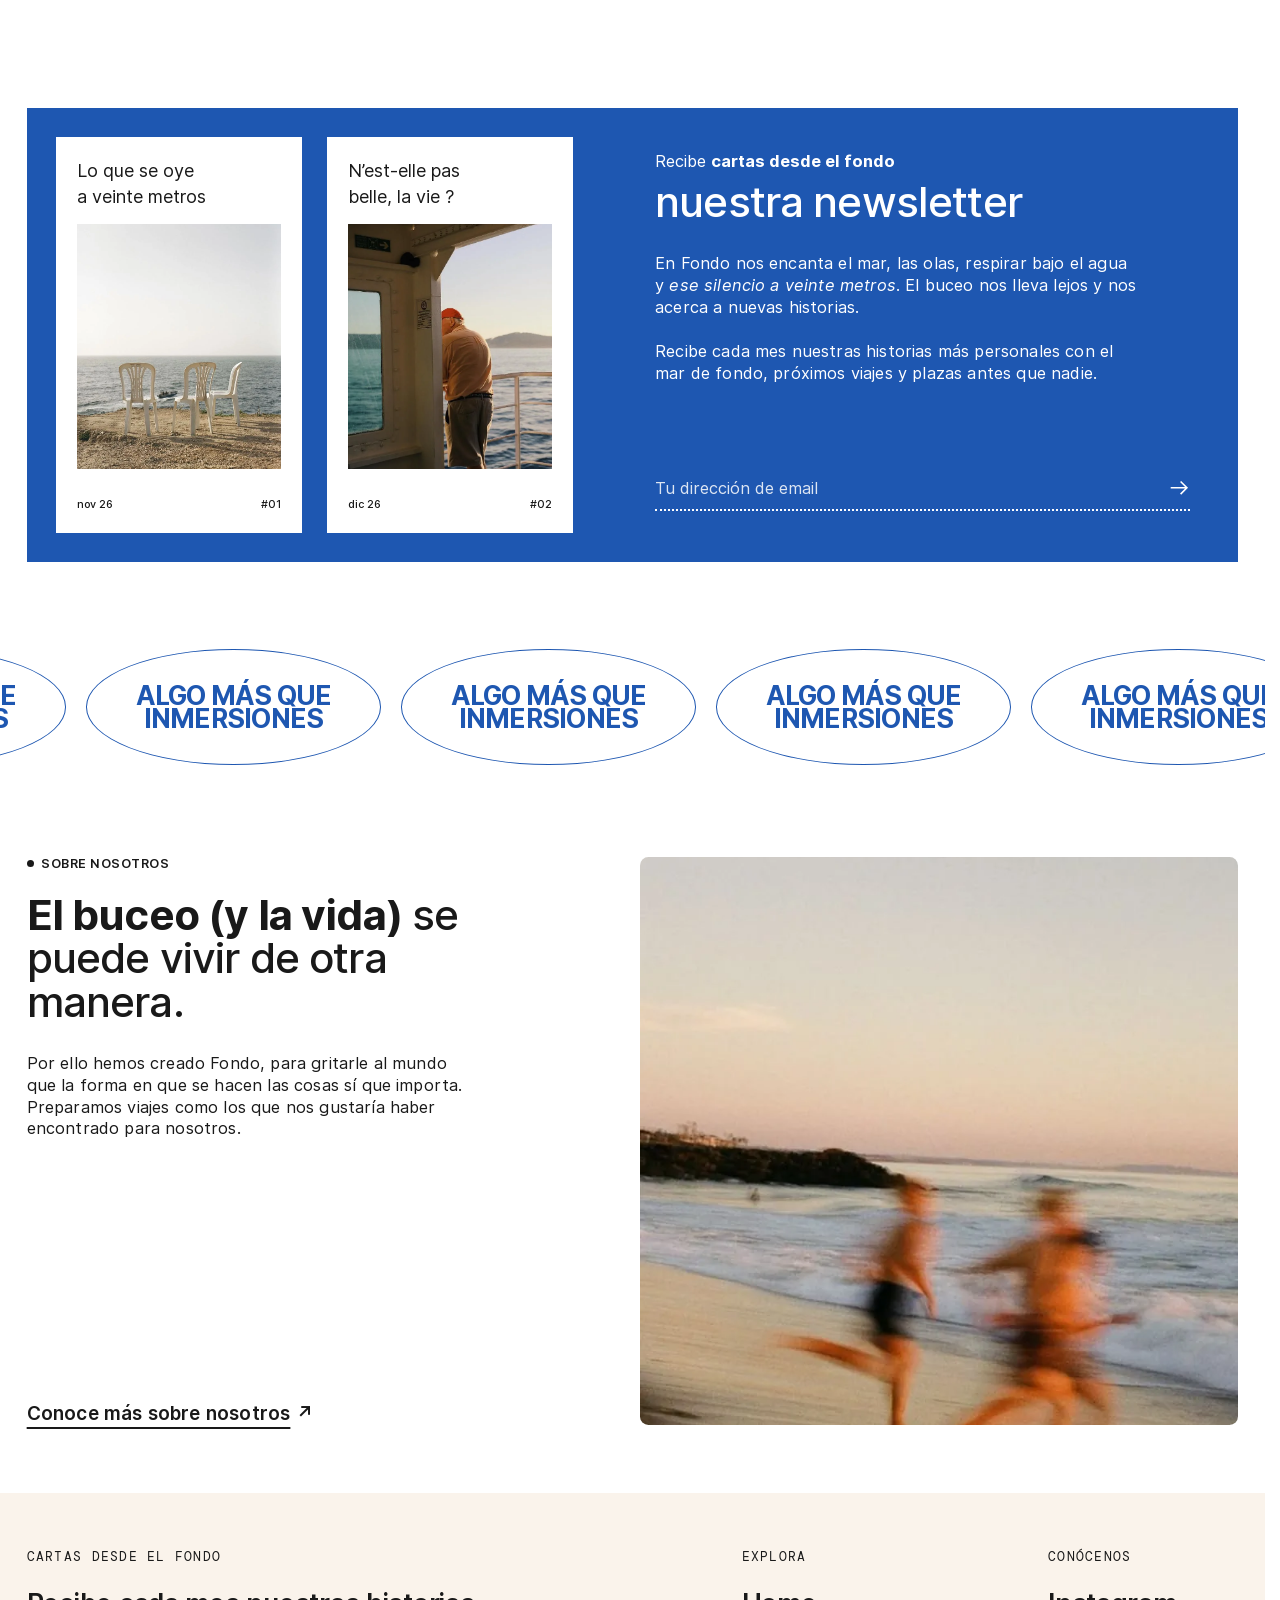
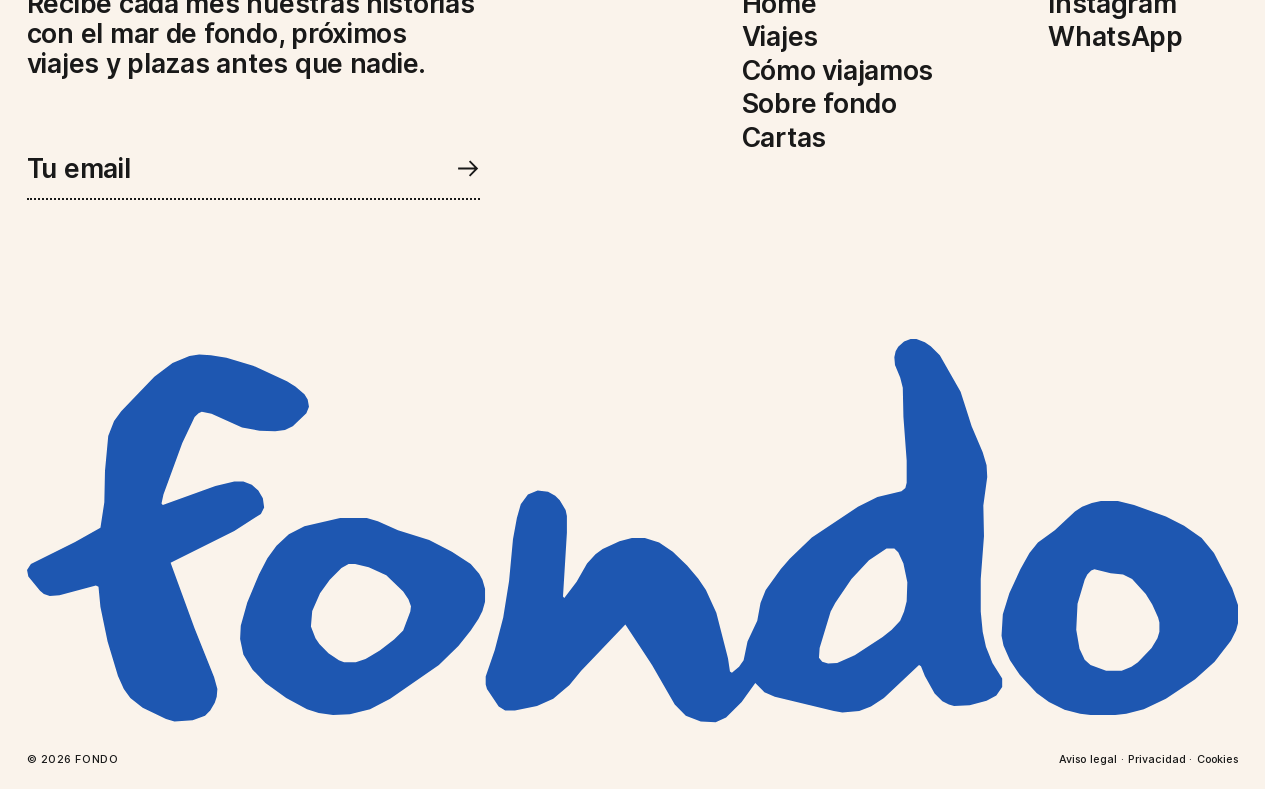
==== commit c88d22ca: "Tiempo de carga: vídeo del hero 4 veces más ligero, loader más corto y una vez por sesión Feedback d" ====
--- a/index.html
+++ b/index.html
@@ -28,7 +28,7 @@
     /* Antes del primer pintado: decide si se ve el loader.
        ONCE = true lo enseña solo en la primera visita de cada sesión (recomendado en producción). */
     (function (d) {
-      var h = d.documentElement, ONCE = false, seen = false;
+      var h = d.documentElement, ONCE = true, seen = false;
       h.classList.add('js');
       try { seen = sessionStorage.getItem('fondo-loader-visto') === '1'; } catch (e) {}
       if (ONCE && seen) { h.classList.add('no-loader'); return; }
@@ -36,8 +36,8 @@
       var m = d.querySelector('meta[name="theme-color"]'); if (m) m.content = '#faf3eb';
     })(document);
   </script>
-  <script src="js/loader.js?v=4b1fe7d7" defer></script>
-  <script src="js/main.js?v=5ed90df5" defer></script>
+  <script src="js/loader.js?v=e2feaa2e" defer></script>
+  <script src="js/main.js?v=5cc2c4c6" defer></script>
 </head>
 <body>
 
@@ -147,7 +147,10 @@
     <!-- Vídeo en bucle, sin sonido: el buzo en la barca.
          El script elige la versión según la pantalla antes de cargar nada:
            horizontal → 1920 o 1280; vertical → móvil 1080×1920 o 720×1280.
-         Con «reducir movimiento» o ahorro de datos se queda el póster. -->
+         Con «reducir movimiento» o ahorro de datos se queda el póster.
+         Formato: HEVC (-hevc.mp4, unas 4 veces más ligero) donde se puede
+         reproducir (Safari, iPhone, Chrome con decodificador); si no, H.264.
+         Si el HEVC falla al cargar, cambia solo al H.264. -->
     <video class="hero__img hero__video" muted loop playsinline autoplay preload="none" data-video="buzo"
       aria-hidden="true" disablepictureinpicture disableremoteplayback data-hero-video></video>
     <script>
@@ -157,20 +160,28 @@
         var save = c && c.saveData;
         var slow = c && /(^|-)2g|3g/.test(c.effectiveType || '');
         var dpr = Math.min(devicePixelRatio || 1, 2);   // más de 2× no se nota en vídeo y pesa mucho más
-        var base = 'assets/video/hero-buzo', src, poster;
+        var base = 'assets/video/hero-buzo', name, poster;
         if (innerHeight > innerWidth * 1.25) {
-          src = base + (!slow && innerWidth * dpr >= 700 ? '-movil.mp4' : '-movil-sd.mp4');
+          name = !slow && innerWidth * dpr >= 700 ? 'movil' : 'movil-sd';
           poster = base + '-poster-movil.webp';
         } else {
           var need = Math.max(innerWidth, innerHeight * 16 / 9) * dpr;   // ancho real que cubre el vídeo (16:9)
-          src = base + '-' + (slow || 1280 >= need * 0.85 ? 1280 : 1920) + '.mp4';
+          name = slow || 1280 >= need * 0.85 ? '1280' : '1920';
           poster = base + '-poster.webp';
         }
         v.poster = poster;
         if (reduce || save) { v.removeAttribute('autoplay'); return; }
+        var h264 = base + '-' + name + '.mp4';
+        var hevc = /^probably$/.test(v.canPlayType('video/mp4; codecs="hvc1.1.6.L123.B0"'));
+        var play = function () { var p = v.play(); if (p && p.catch) p.catch(function () {}); };
         v.preload = 'auto';
-        v.src = src;
-        var p = v.play(); if (p && p.catch) p.catch(function () {});
+        if (hevc) {
+          v.addEventListener('error', function () { v.src = h264; play(); }, { once: true });
+          v.src = base + '-' + name + '-hevc.mp4';
+        } else {
+          v.src = h264;
+        }
+        play();
       })(document.currentScript.previousElementSibling);
     </script>
     <div class="hero__shade" aria-hidden="true" data-shade="0.42"></div>
@@ -188,12 +199,12 @@
     <div class="dentro__photo flipbook" data-flipbook role="img" aria-label="Momentos de Fondo: buceo, mesa y mar">
       <img src="assets/img/flip-01.webp" alt="" decoding="async" class="is-on">
       <img src="assets/img/flip-02.webp" alt="" decoding="async" loading="lazy">
-      <img src="assets/img/flip-03.webp" alt="" decoding="async" loading="lazy">
-      <img src="assets/img/flip-04.webp" alt="" decoding="async" loading="lazy">
-      <img src="assets/img/flip-05.webp" alt="" decoding="async" loading="lazy">
-      <img src="assets/img/flip-06.webp" alt="" decoding="async" loading="lazy">
-      <img src="assets/img/flip-07.webp" alt="" decoding="async" loading="lazy">
-      <img src="assets/img/flip-08.webp" alt="" decoding="async" loading="lazy">
+      <img data-src="assets/img/flip-03.webp" alt="" decoding="async">
+      <img data-src="assets/img/flip-04.webp" alt="" decoding="async">
+      <img data-src="assets/img/flip-05.webp" alt="" decoding="async">
+      <img data-src="assets/img/flip-06.webp" alt="" decoding="async">
+      <img data-src="assets/img/flip-07.webp" alt="" decoding="async">
+      <img data-src="assets/img/flip-08.webp" alt="" decoding="async">
     </div>
     <div class="dentro__side">
       <p class="dentro__title">Good things <strong>take depth.</strong></p>
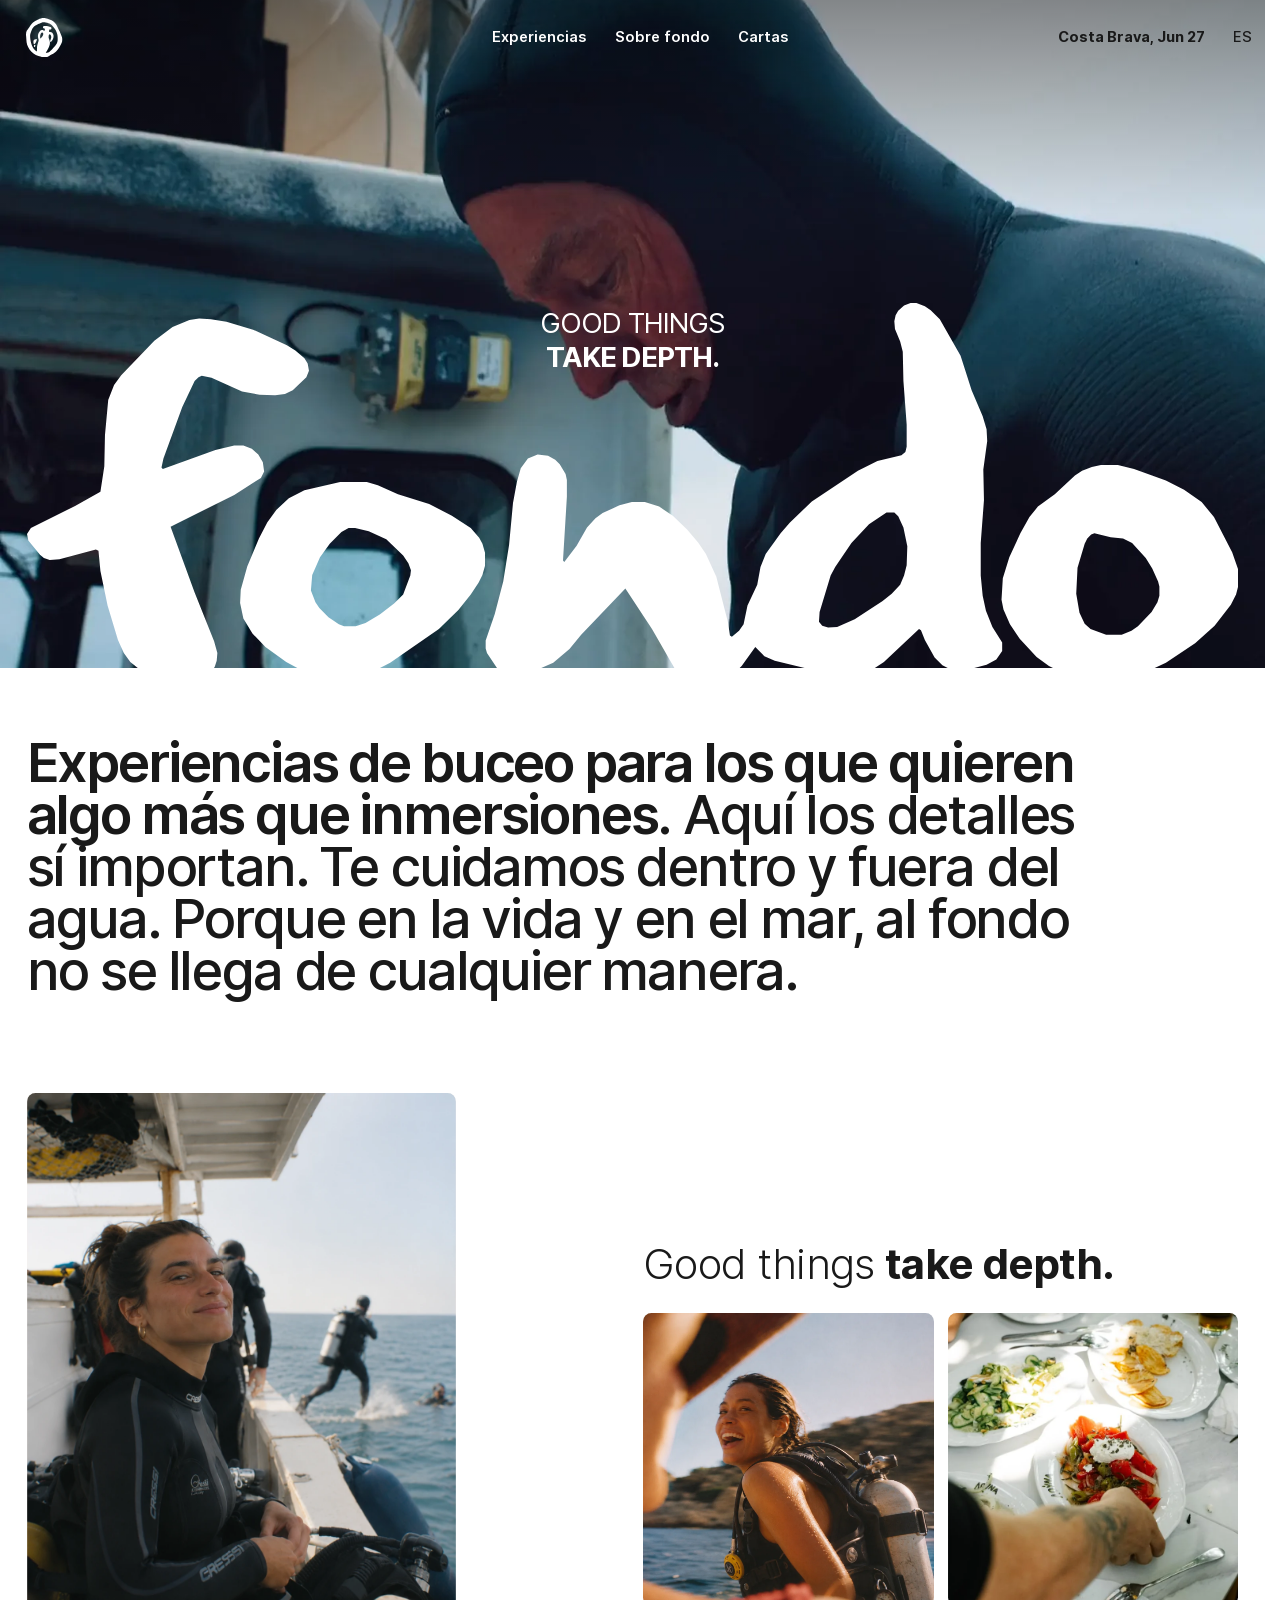
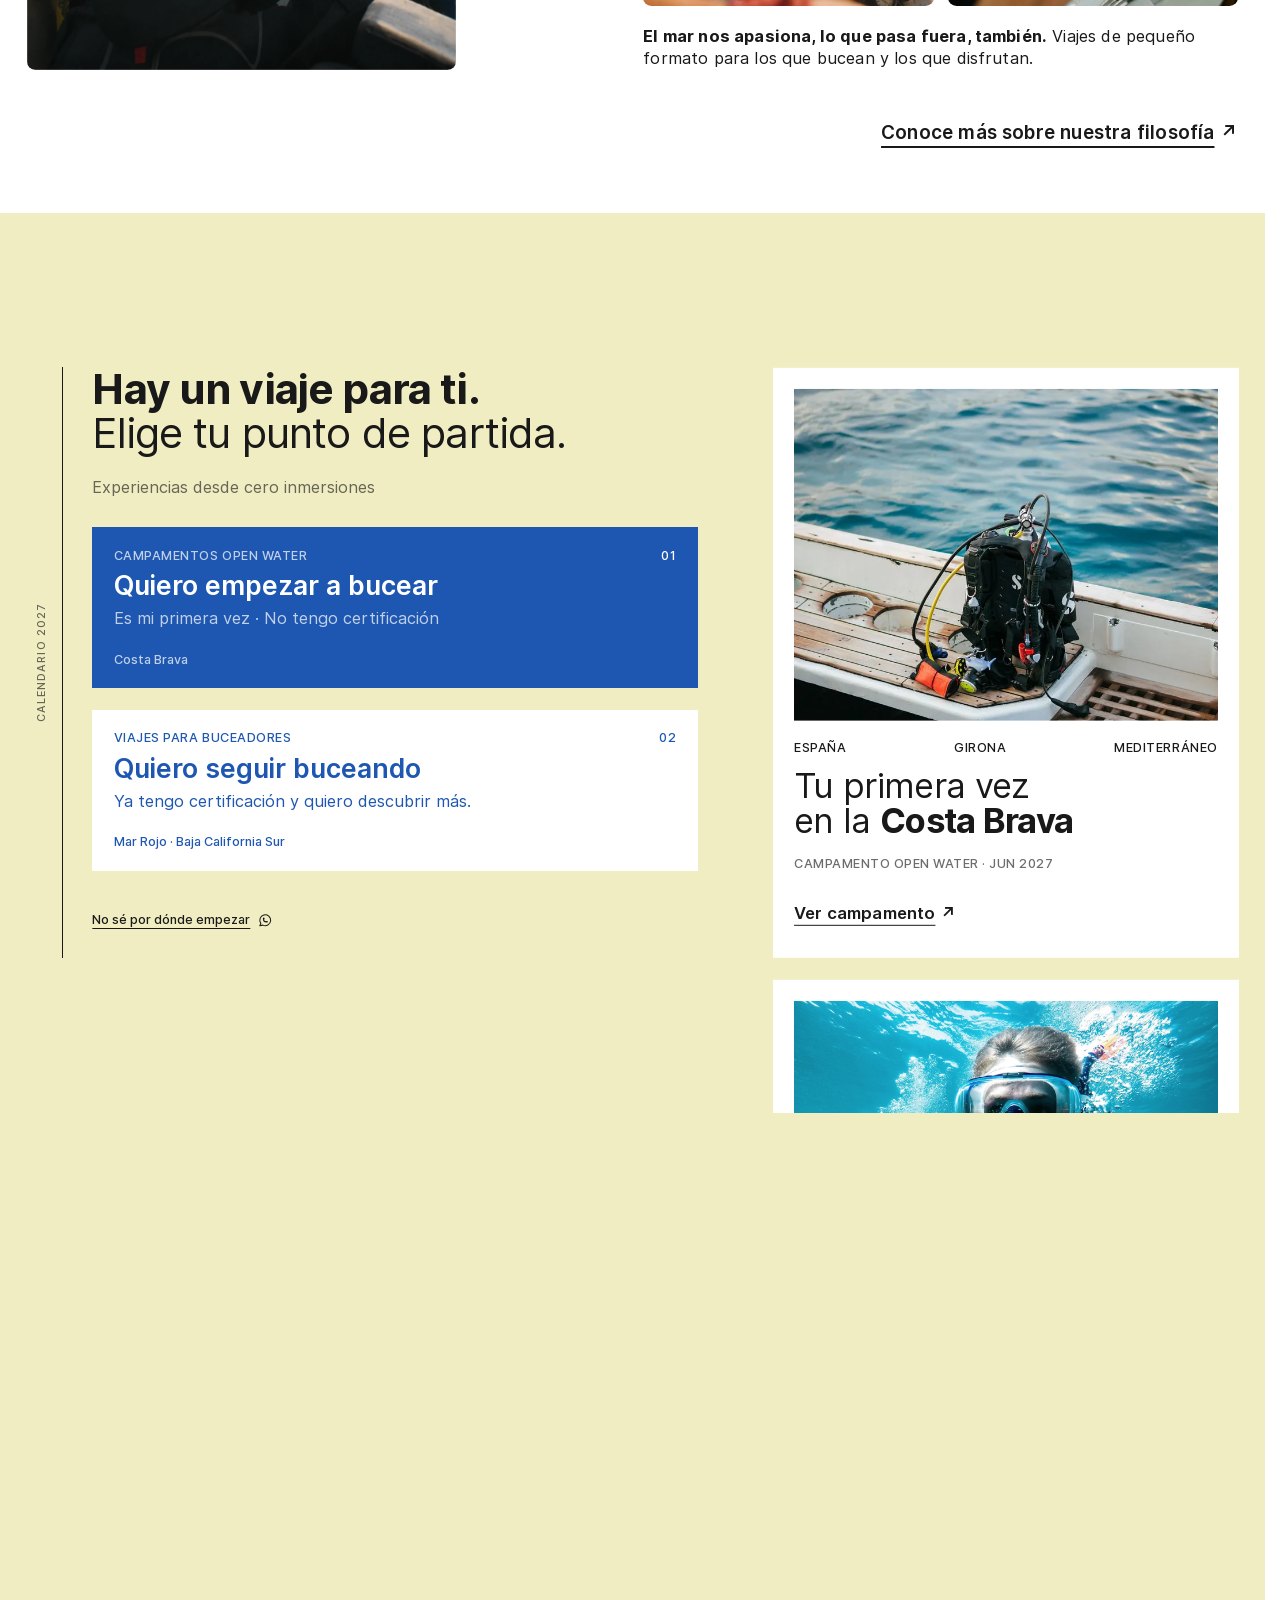
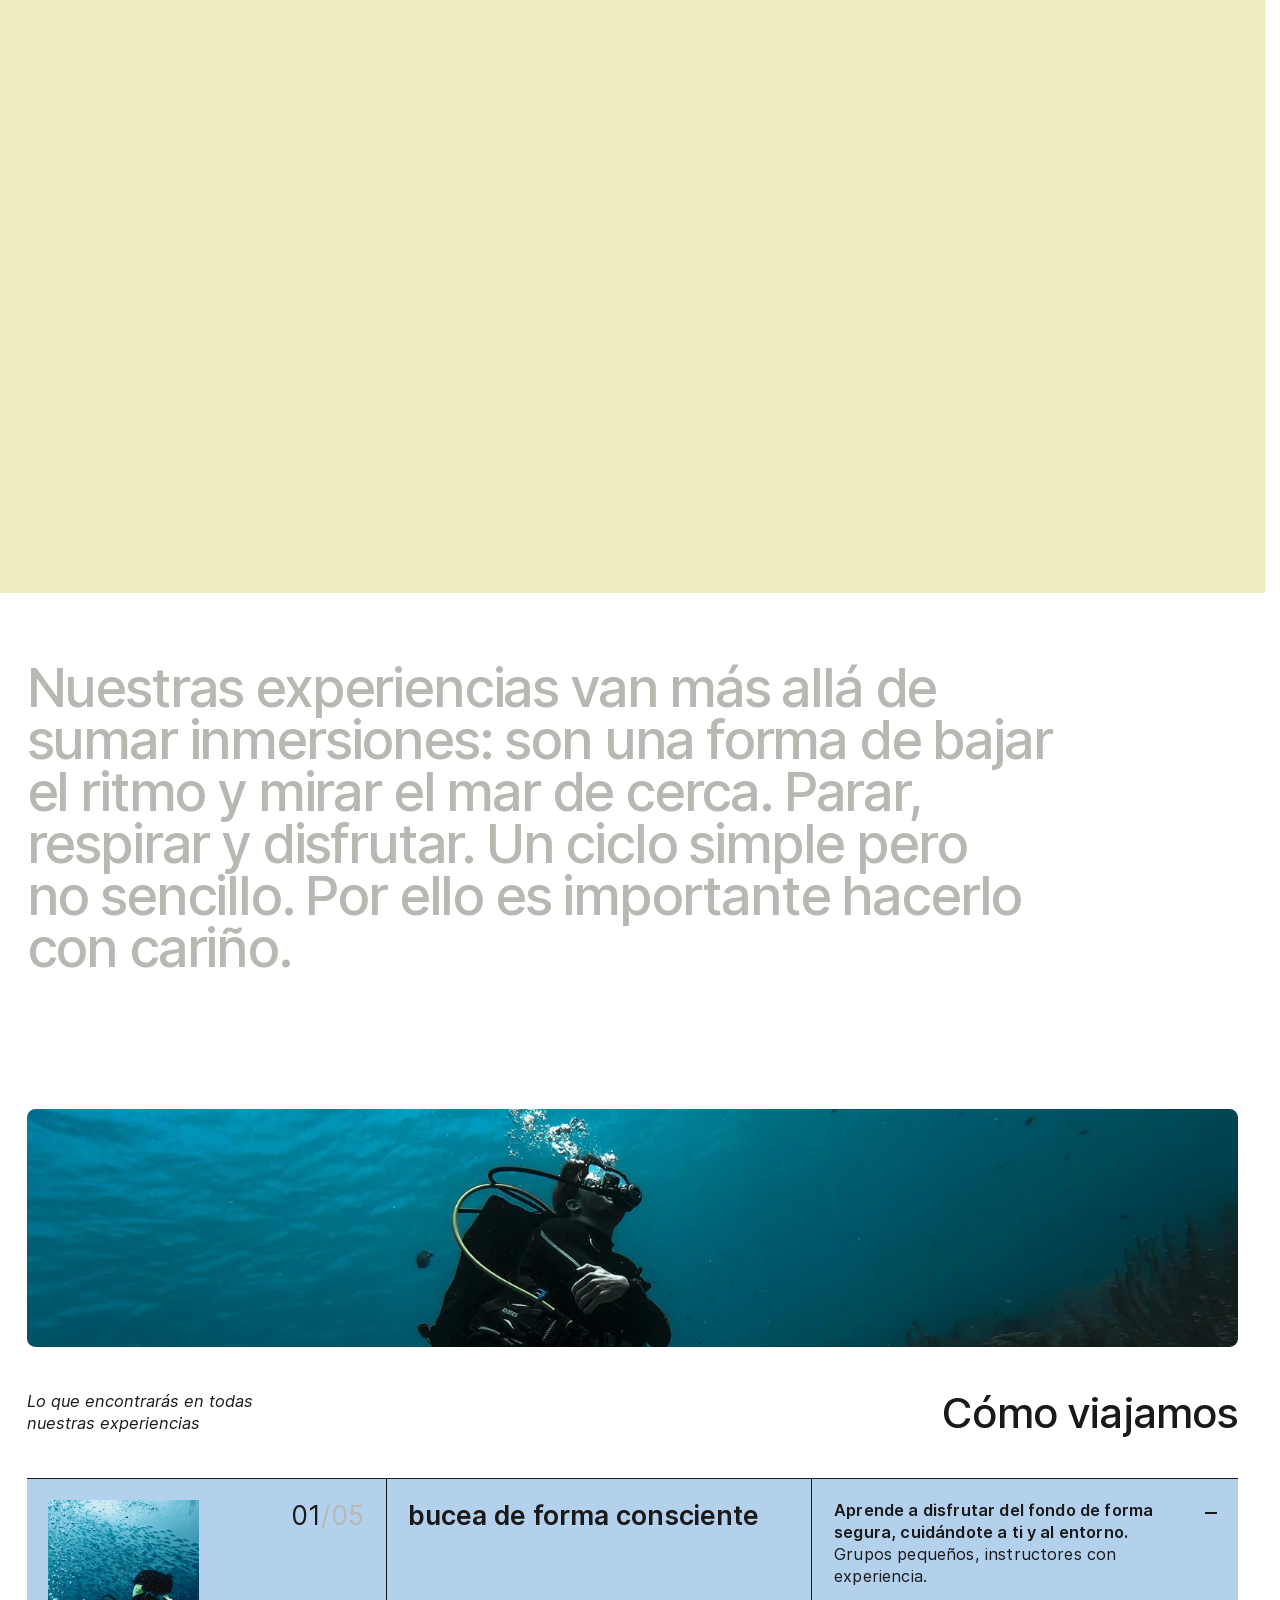
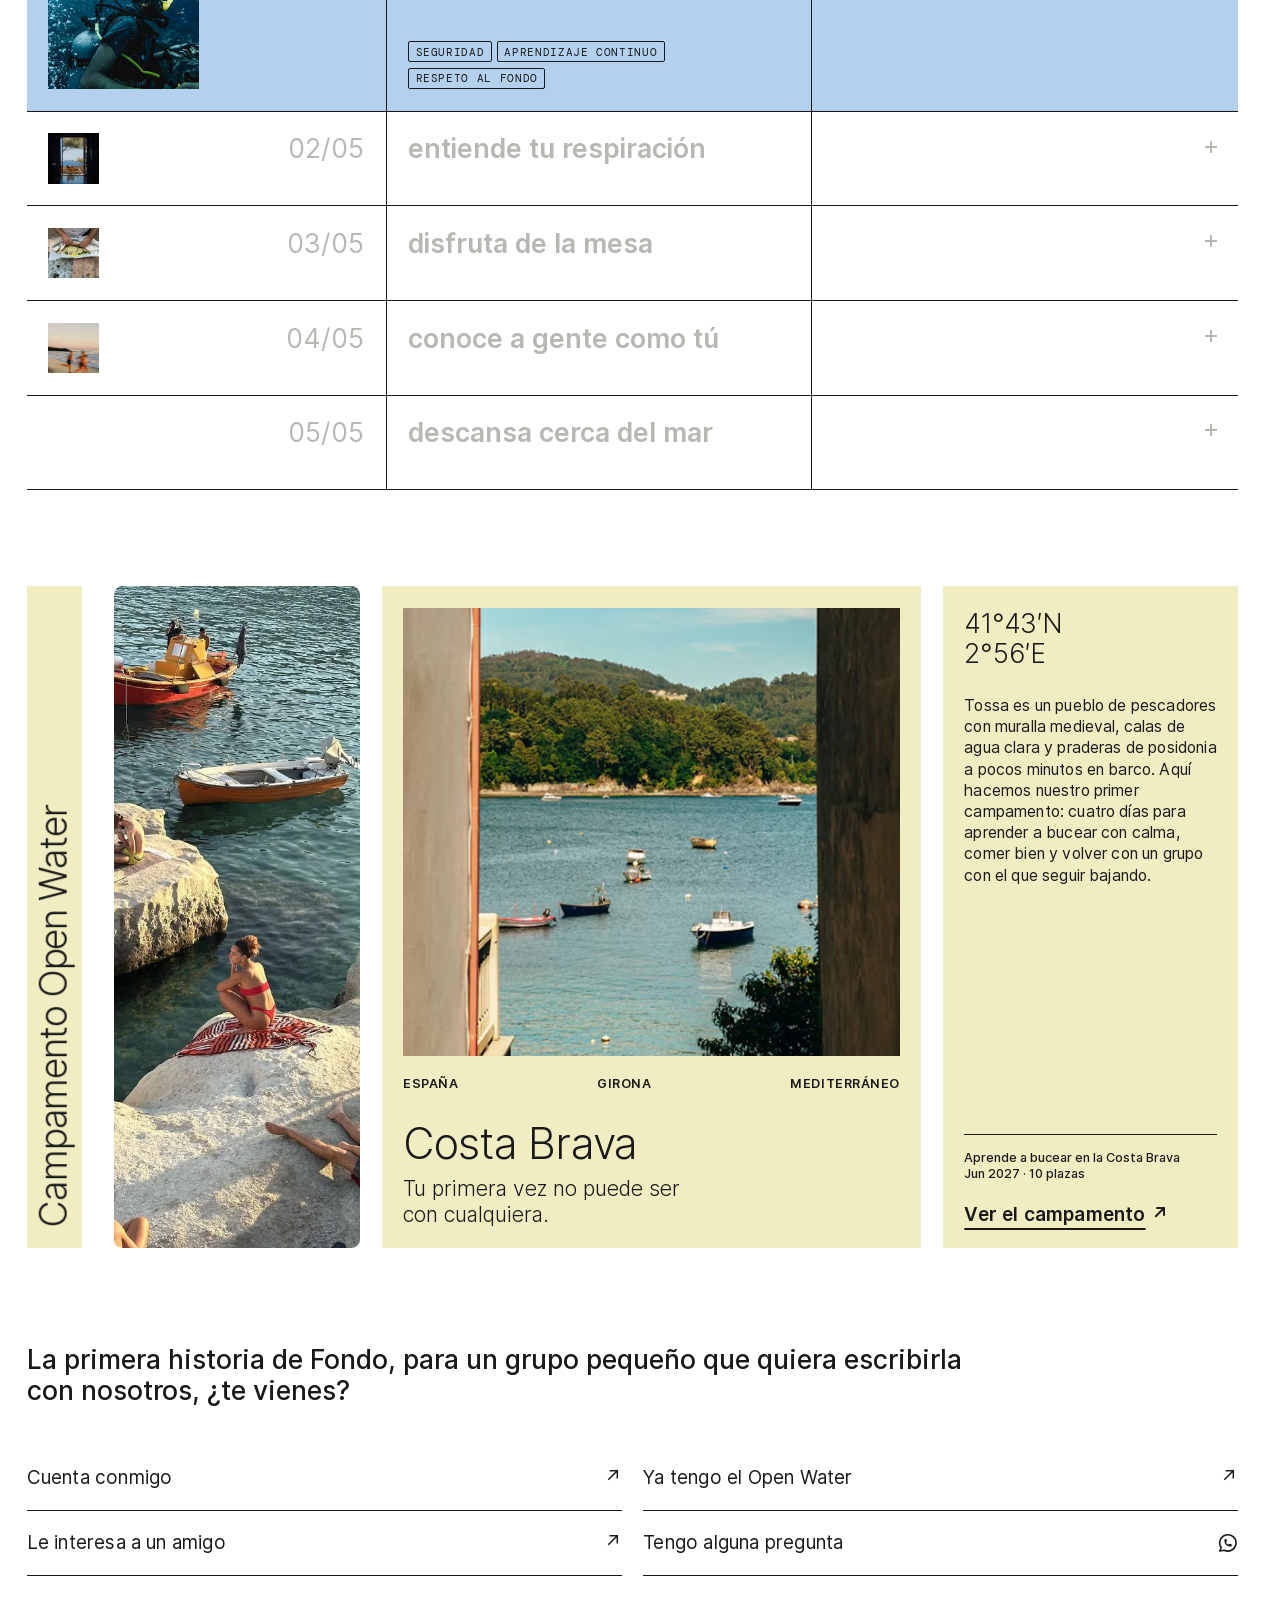
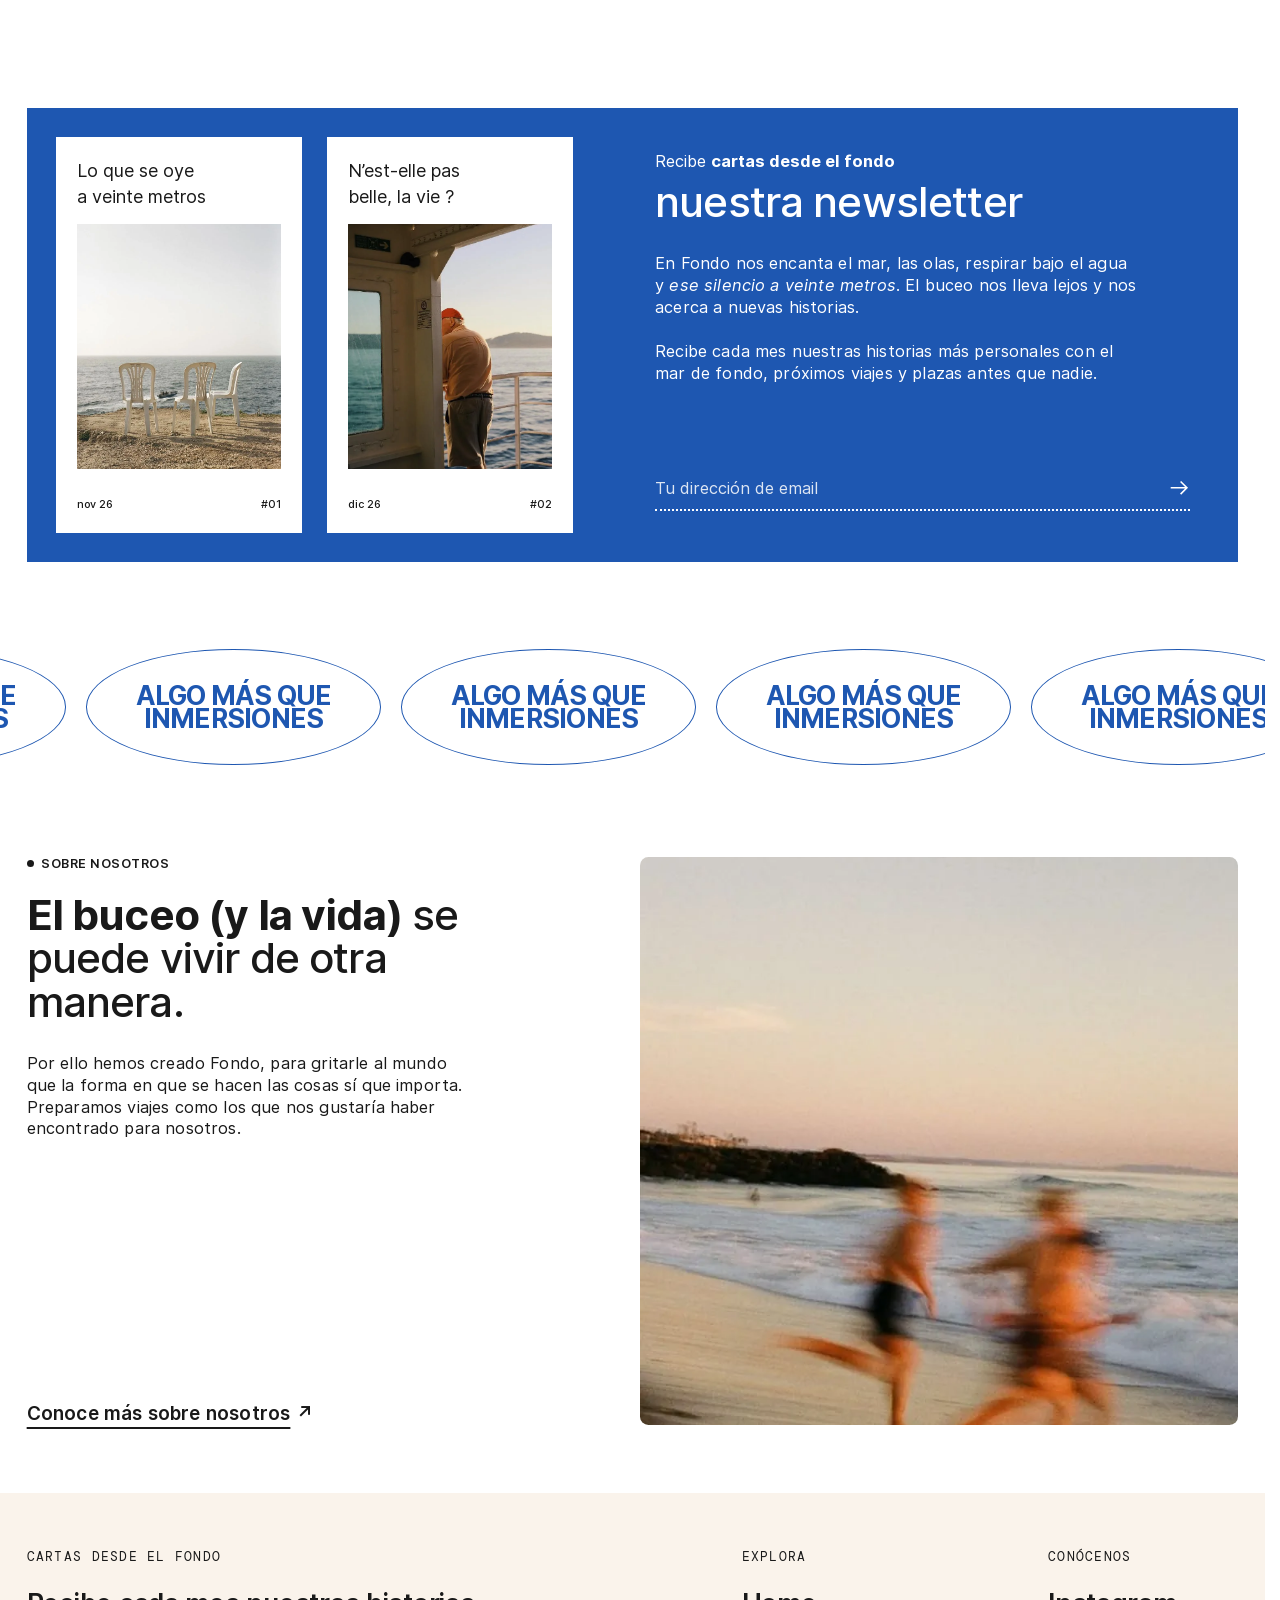
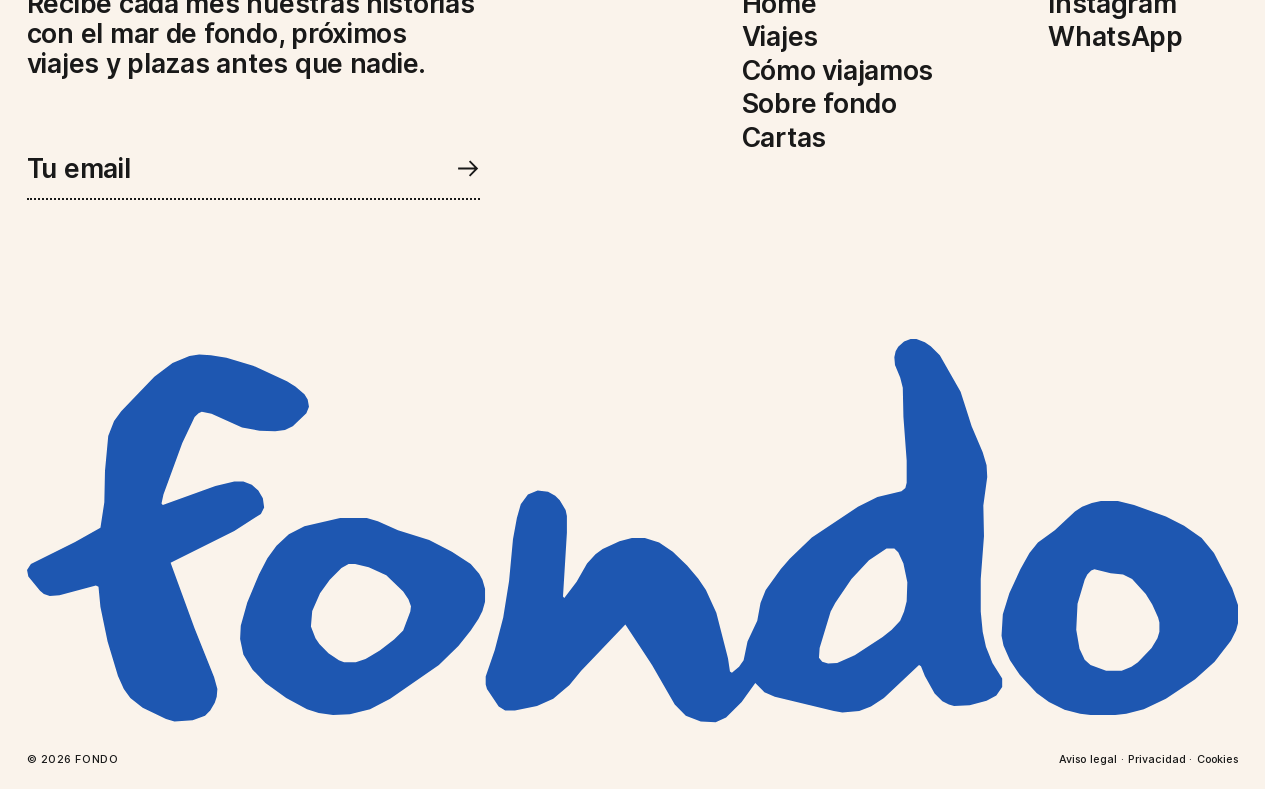
==== commit 51e2a27d: "Sobre nosotros: nuevo hero según Figma (Sobre nosotros v2) - Titular alineado a la izquierda: «El bu" ====
--- a/index.html
+++ b/index.html
@@ -23,7 +23,7 @@
   <link rel="icon" href="assets/favicon.svg?v=fe84fd92" type="image/svg+xml">
   <link rel="manifest" href="/site.webmanifest?v=fe84fd92">
   <link rel="apple-touch-icon" href="assets/apple-touch-icon.png?v=fe84fd92">
-  <link rel="stylesheet" href="css/styles.css?v=a296616e">
+  <link rel="stylesheet" href="css/styles.css?v=6a0ea001">
   <script>
     /* Antes del primer pintado: decide si se ve el loader.
        ONCE = true lo enseña solo en la primera visita de cada sesión (recomendado en producción). */
--- a/css/styles.css
+++ b/css/styles.css
@@ -2209,16 +2209,29 @@
    · cierre en beige · footer azul. En móvil todo va a la izquierda, en una
    columna.
    ========================================================================== */
-.sohero { display: flex; flex-direction: column; justify-content: center; padding: calc(var(--header-h) + calc(24 * var(--zu))) var(--pad-x) calc(56 * var(--zu)); background: var(--azul); color: var(--blanco); }
+/* Hero (26 nov 2026, Figma «Sobre nosotros v2»): titular a la izquierda (fino + negrita),
+   «Nuestro propósito» a la izquierda y el texto en la mitad derecha, como «Por qué Fondo»,
+   y una foto apaisada a todo el ancho de contenido al final. */
+.sohero { display: grid; padding: calc(var(--header-h) + calc(24 * var(--zu))) var(--pad-x) var(--mx); background: var(--azul); color: var(--blanco); }
 .sohero ::selection { background: var(--beige); color: var(--azul); }
-.sohero__title { font-weight: 400; font-size: clamp(46px, 6.25vw, calc(100 * var(--zw))); line-height: 0.92; letter-spacing: -0.05em; color: var(--beige); text-wrap: balance; }
-.sohero__lead { margin-top: calc(32 * var(--zu)); font-weight: 600; font-size: var(--blg); line-height: 1.25; letter-spacing: -0.01em; }
+.sohero__title { font-weight: 400; font-size: clamp(46px, 6.25vw, calc(100 * var(--zw))); line-height: 0.92; letter-spacing: -0.05em; color: var(--beige); }
+.sohero__title strong { display: block; font-weight: 700; }
+@media (max-width: 899px) { .sohero__title strong { text-wrap: balance; } }
+.sohero__kicker { margin-top: calc(40 * var(--zu)); }
+.sohero__copy { margin-top: calc(16 * var(--zu)); }
+.sohero__lead { font-weight: 600; font-size: var(--blg); line-height: 1.25; letter-spacing: -0.01em; }
 .sohero__text { margin-top: calc(20 * var(--zu)); font-size: var(--bmd); line-height: 1.34; }
-@media (min-width: 900px) {
-  .sohero { min-height: 100vh; min-height: 100svh; align-items: center; text-align: center; padding-top: calc(var(--header-h) + calc(48 * var(--zu))); padding-bottom: calc(96 * var(--zu)); }
-  .sohero__title { max-width: 9.4em; }
-  .sohero__lead { max-width: calc(1088 * var(--zu)); margin-top: calc(64 * var(--zu)); font-size: var(--h6); text-wrap: balance; }
-  .sohero__text { max-width: calc(1088 * var(--zu)); margin-top: calc(48 * var(--zu)); font-size: var(--h7); line-height: 1.3; text-wrap: balance; }
+.sohero__photo { margin: calc(40 * var(--zu)) 0 0; }
+.sohero__photo img { display: block; width: 100%; aspect-ratio: 3 / 2; object-fit: cover; object-position: 50% 45%; border-radius: var(--r); }
+@media (min-width: 900px) {
+  .sohero { grid-template-columns: repeat(12, 1fr); column-gap: var(--g); padding-top: calc(var(--header-h) + calc(16 * var(--zu))); }
+  .sohero__title { grid-column: 1 / -1; max-width: 9em; }
+  .sohero__kicker { grid-column: 1 / 7; grid-row: 2; align-self: start; margin-top: calc(56 * var(--zu)); }
+  .sohero__copy { grid-column: 7 / 13; grid-row: 2; max-width: calc(640 * var(--zu)); margin-top: calc(56 * var(--zu)); }
+  .sohero__lead { font-size: var(--h6); line-height: 1.2; }
+  .sohero__text { margin-top: calc(40 * var(--zu)); font-size: var(--h7); line-height: 1.3; }
+  .sohero__photo { grid-column: 1 / -1; margin-top: calc(56 * var(--zu)); }
+  .sohero__photo img { aspect-ratio: 1346 / 264; object-position: 50% 40%; }
 }
 
 .sopor { display: grid; padding: var(--sec) var(--pad-x) var(--mx); background: var(--beige); }
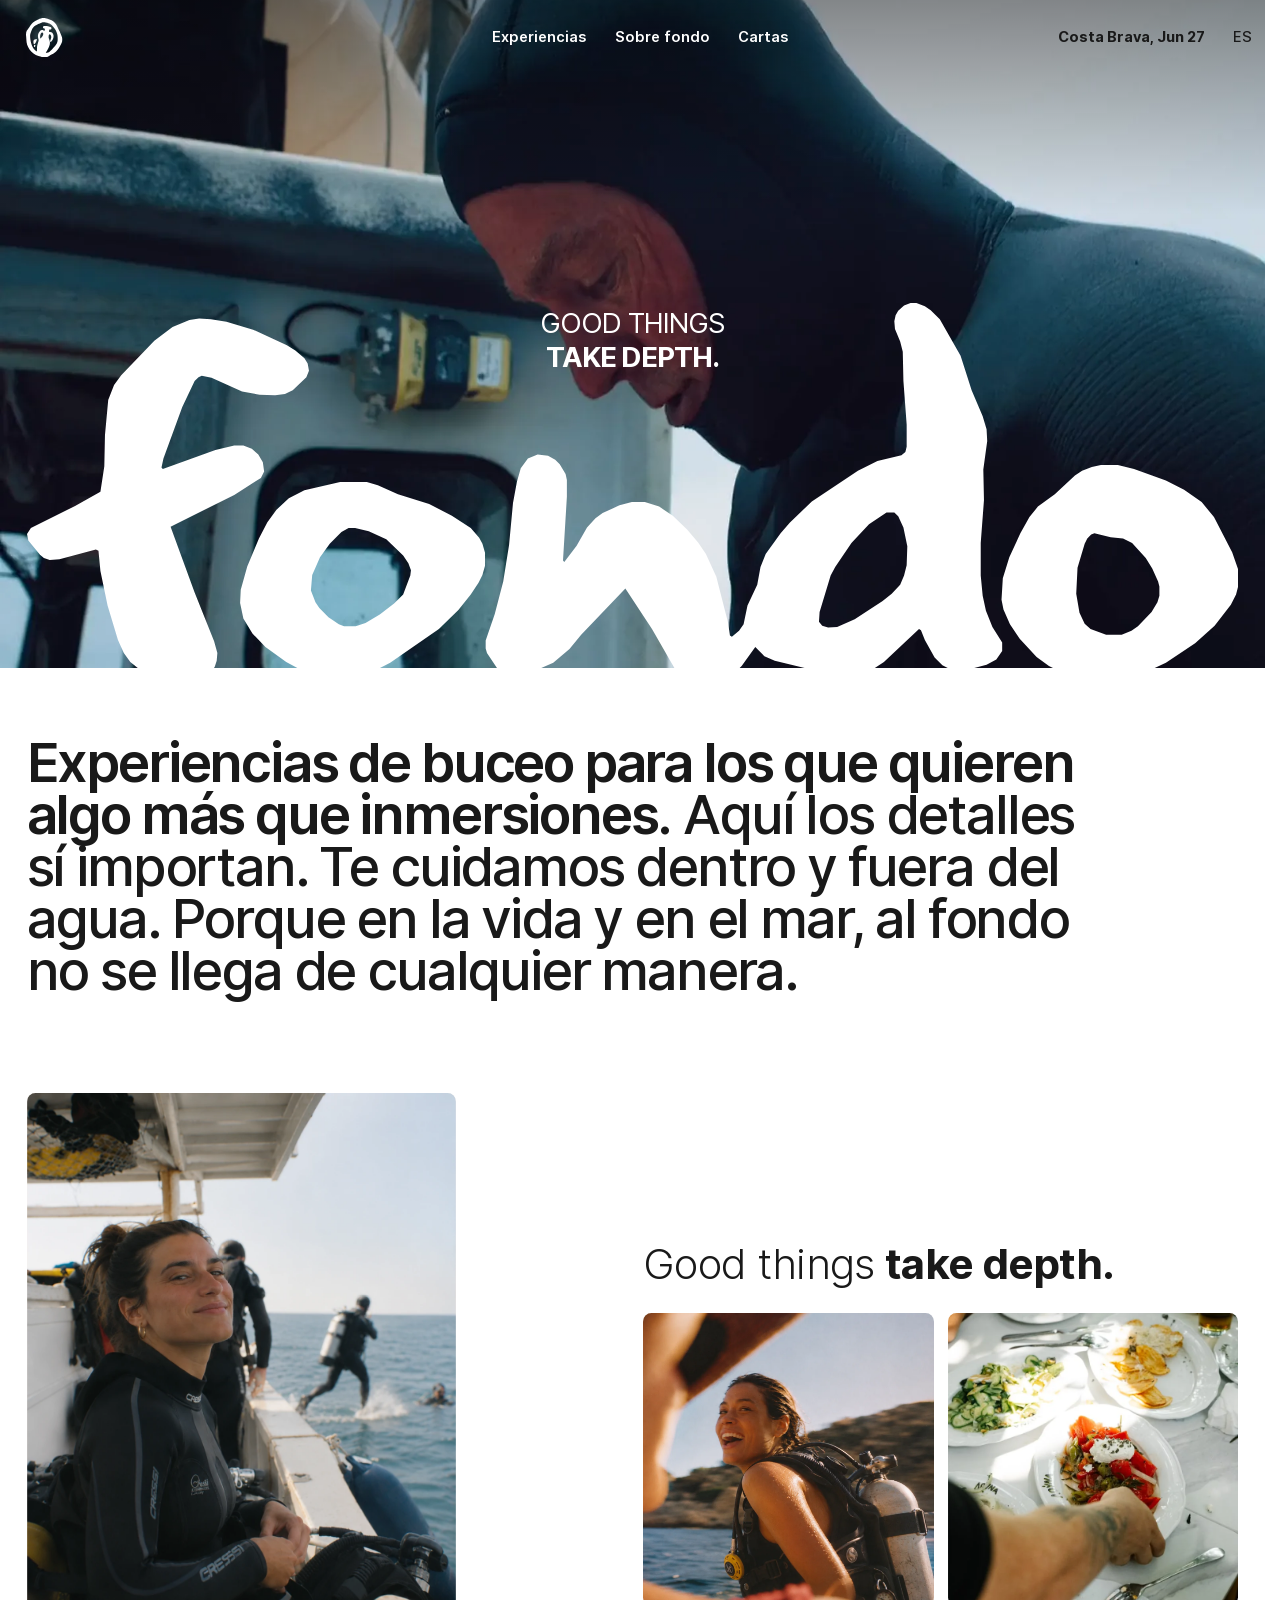
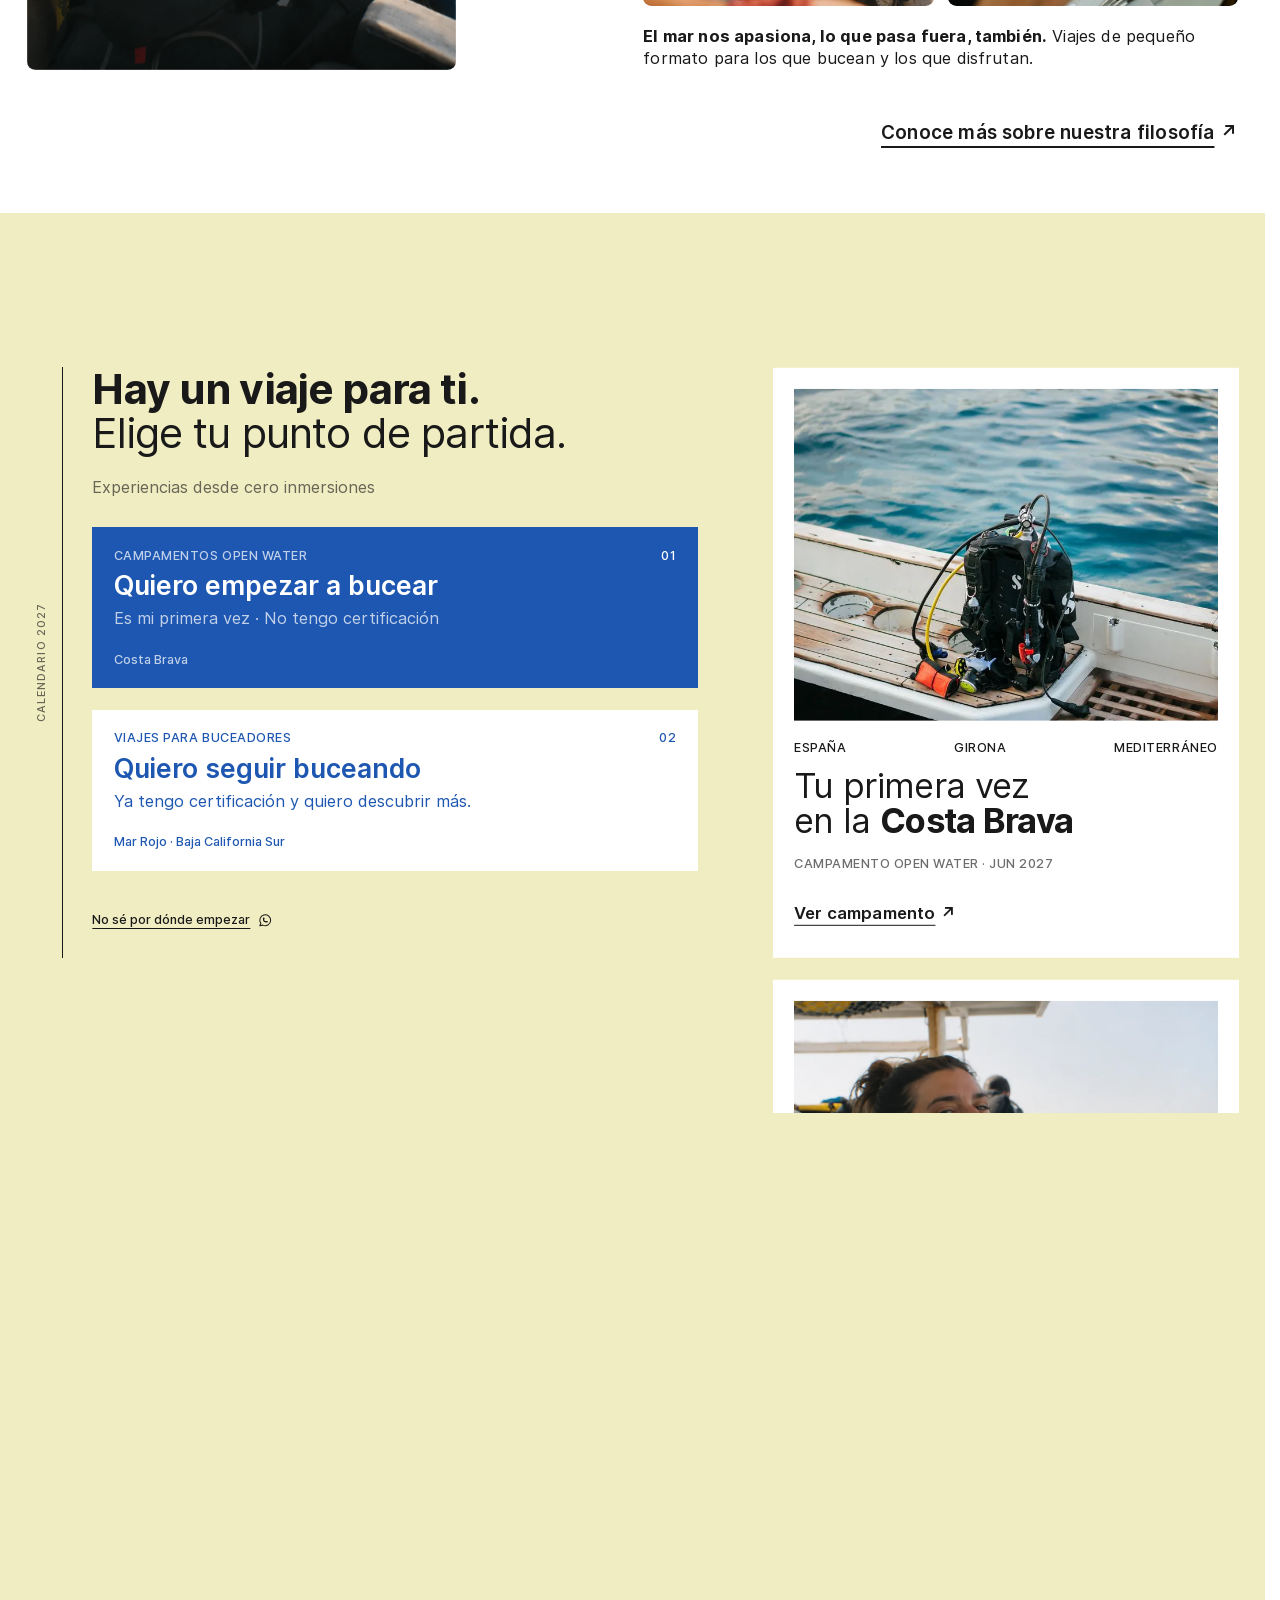
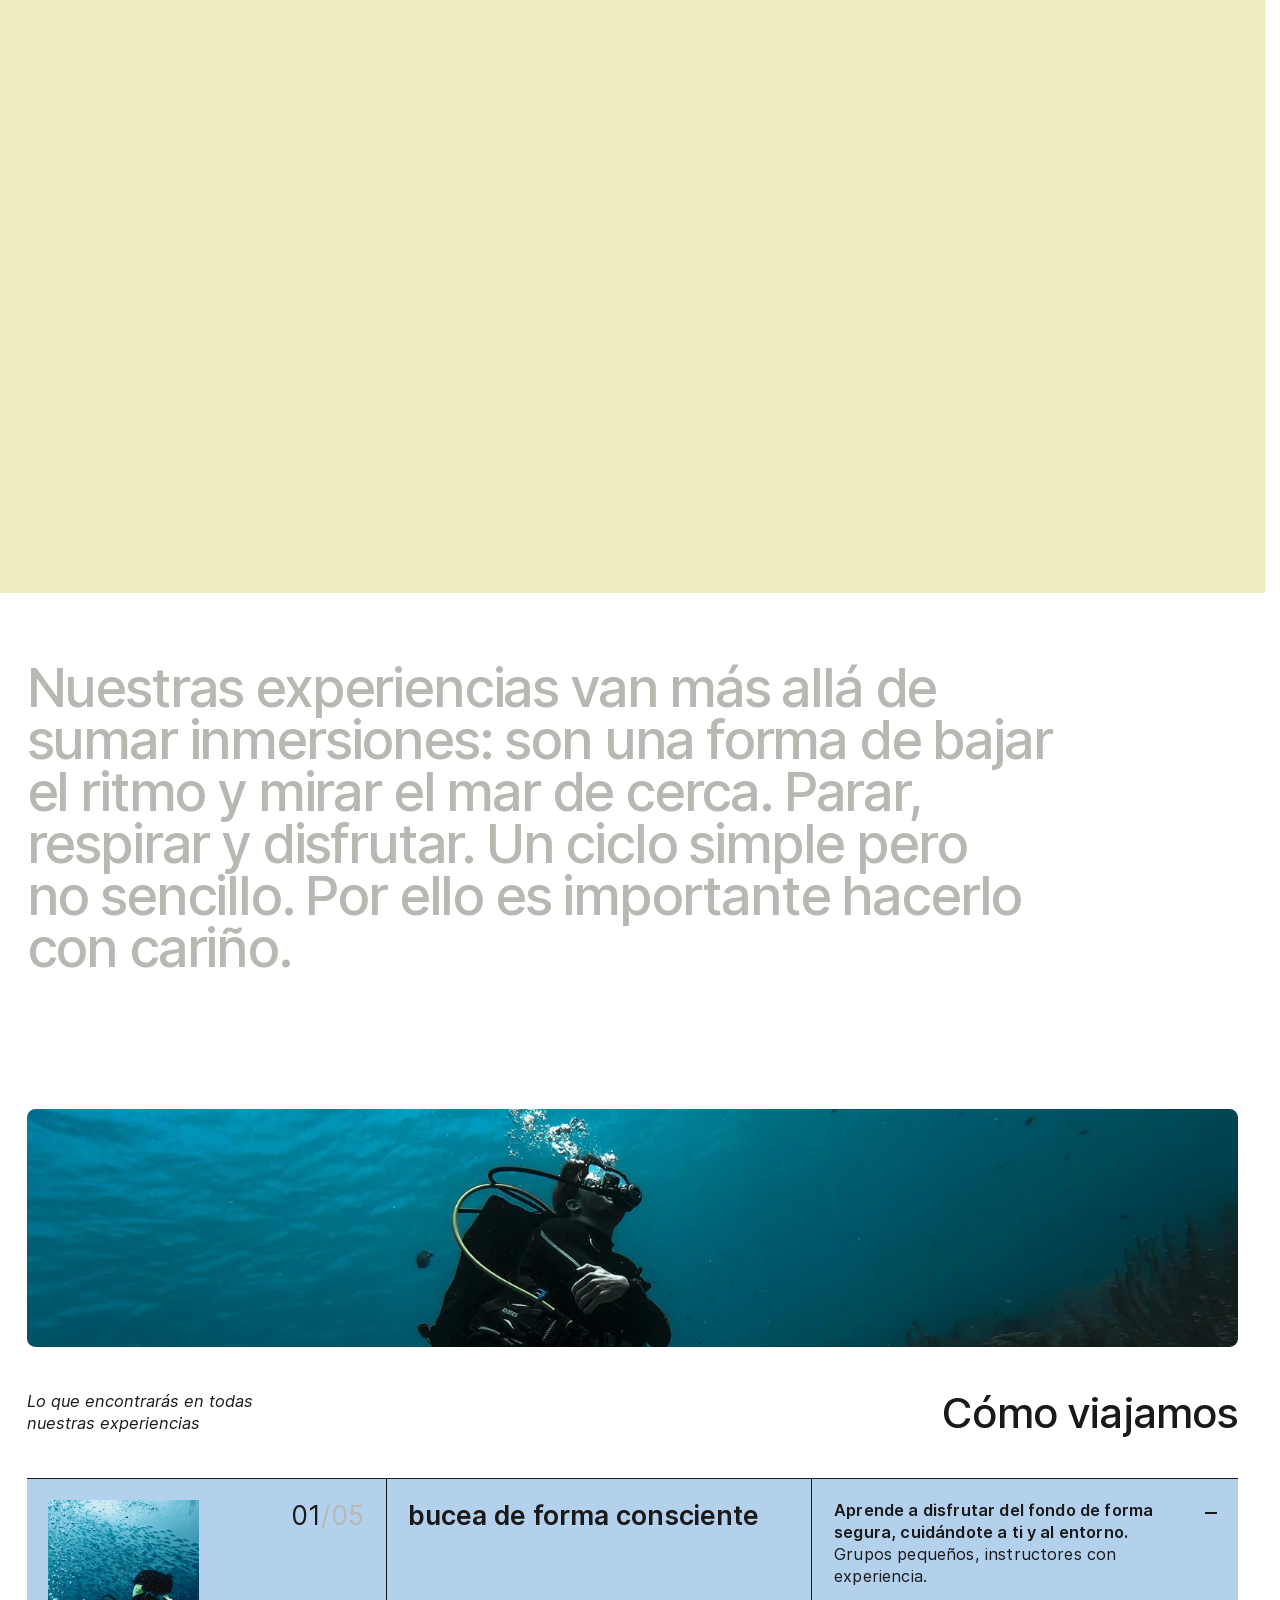
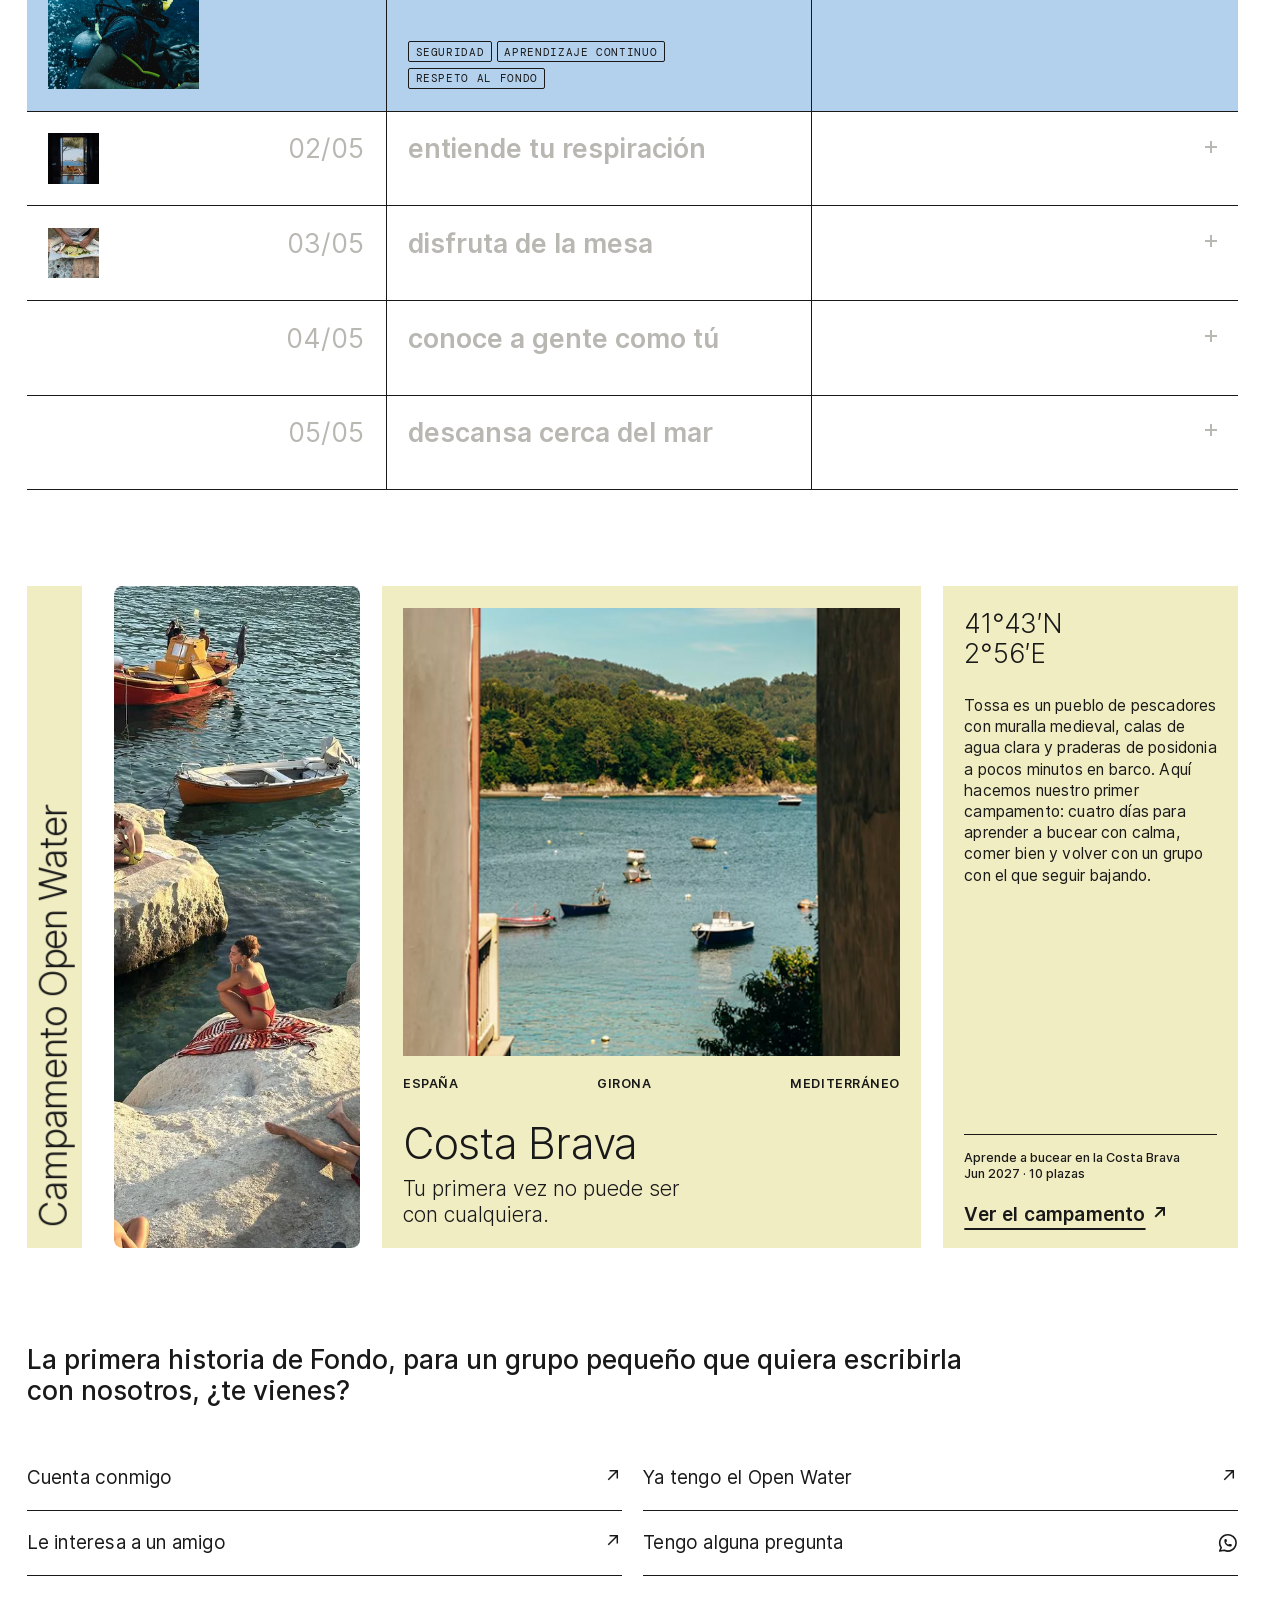
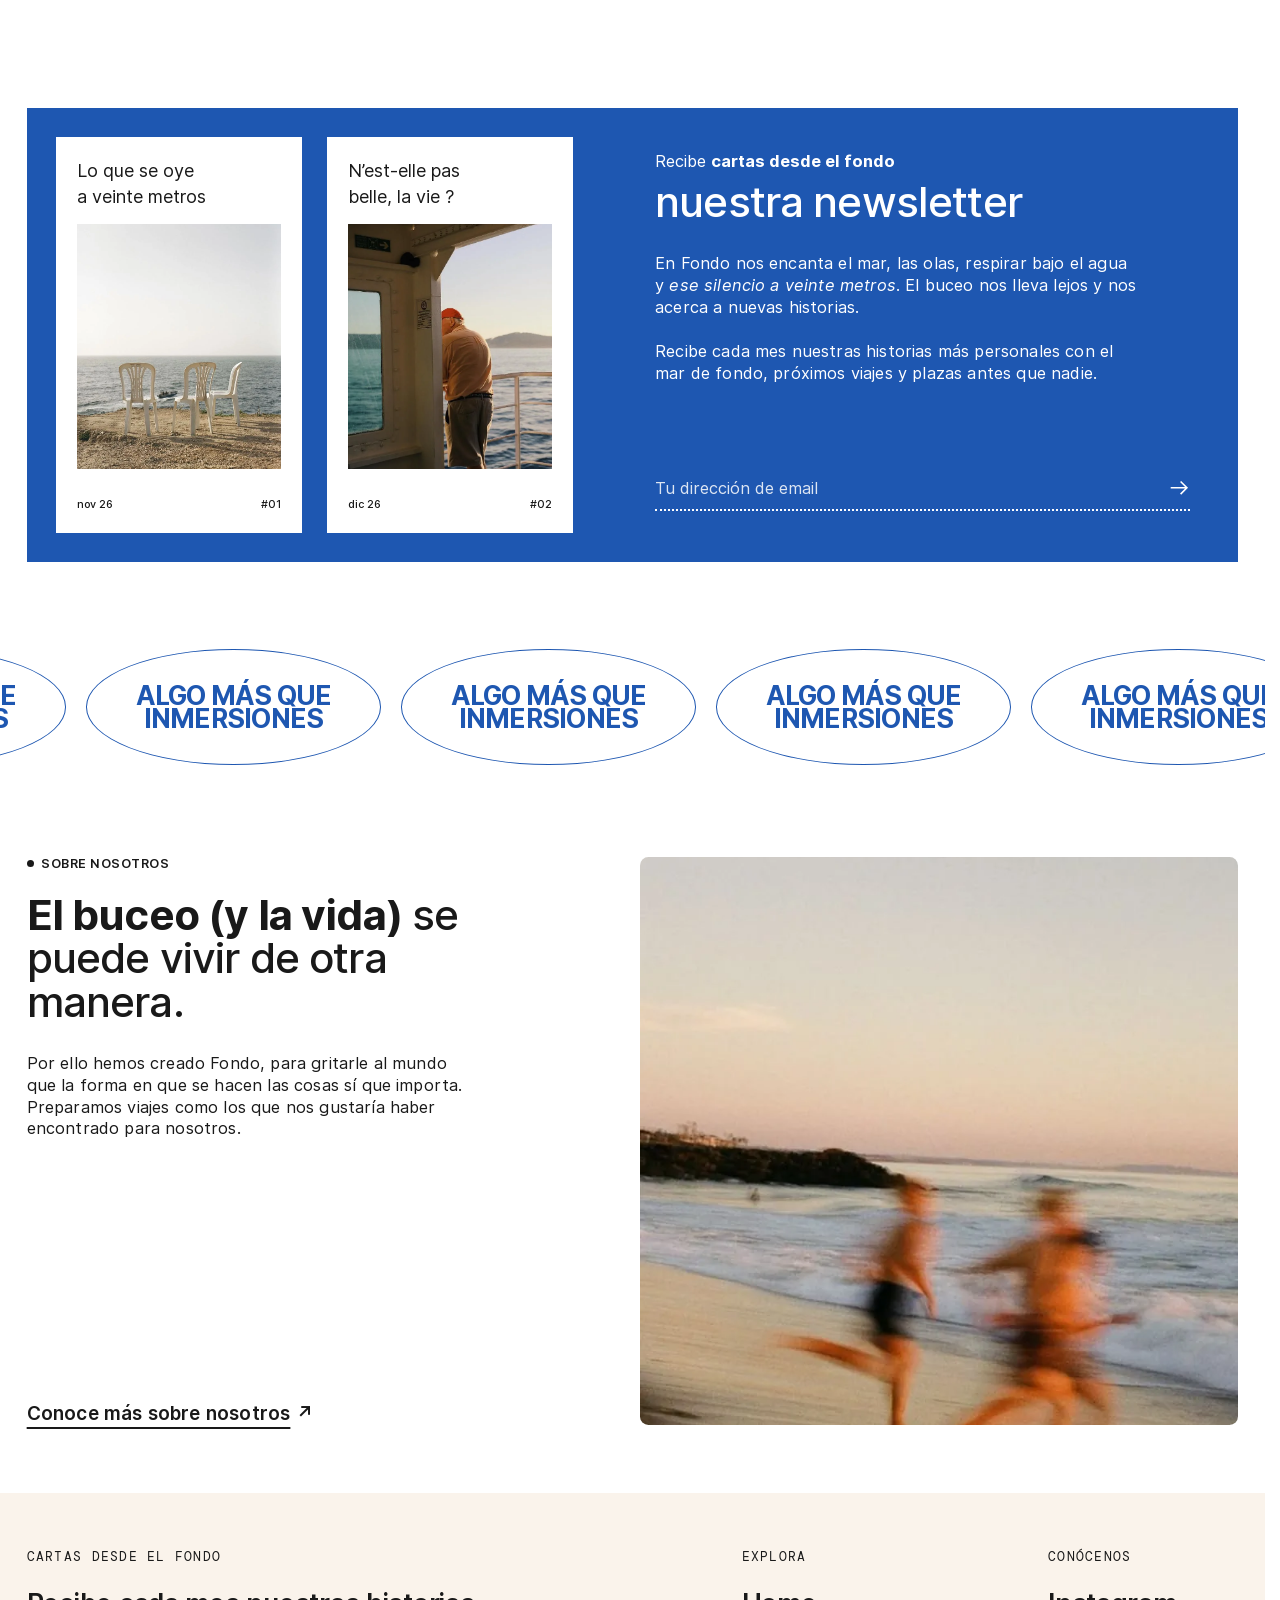
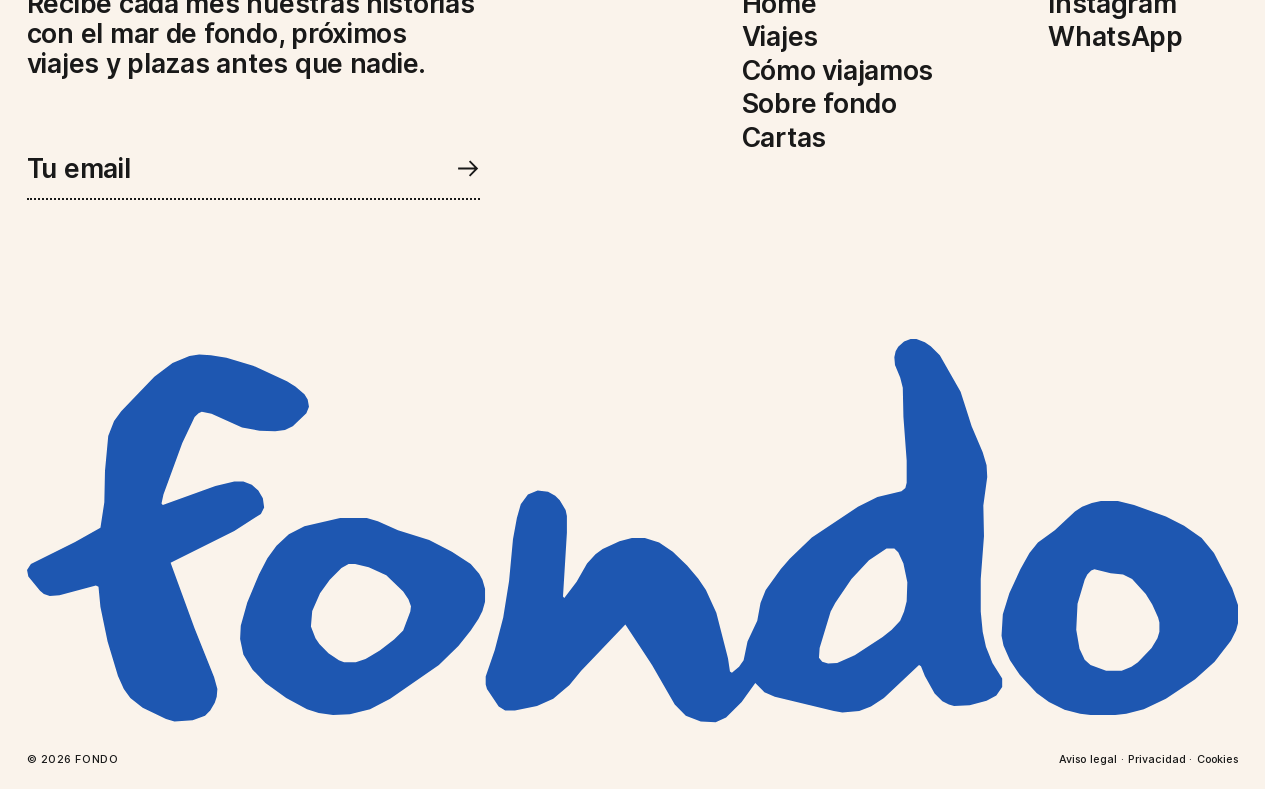
==== commit 5a37ac35: "Mar Rojo: página del viaje y tarjeta en la home - Nueva página viajes/mar-rojo con la info de Joan (" ====
--- a/index.html
+++ b/index.html
@@ -23,7 +23,7 @@
   <link rel="icon" href="assets/favicon.svg?v=fe84fd92" type="image/svg+xml">
   <link rel="manifest" href="/site.webmanifest?v=fe84fd92">
   <link rel="apple-touch-icon" href="assets/apple-touch-icon.png?v=fe84fd92">
-  <link rel="stylesheet" href="css/styles.css?v=6a0ea001">
+  <link rel="stylesheet" href="css/styles.css?v=b5598e3d">
   <script>
     /* Antes del primer pintado: decide si se ve el loader.
        ONCE = true lo enseña solo en la primera visita de cada sesión (recomendado en producción). */
@@ -37,7 +37,7 @@
     })(document);
   </script>
   <script src="js/loader.js?v=e2feaa2e" defer></script>
-  <script src="js/main.js?v=5cc2c4c6" defer></script>
+  <script src="js/main.js?v=c9fd4788" defer></script>
 </head>
 <body>
 
@@ -253,16 +253,16 @@
           <span class="tcard__link" aria-hidden="true"><span class="u">Ver campamento</span><span class="mk mk--x">↗</span></span>
           <span class="sr-only">Campamento Open Water en la Costa Brava, junio de 2027. Ver campamento.</span>
         </a>
-        <a class="tcard is-soon" href="#lista" data-type="1" data-waitlist="mar-rojo">
-          <span class="tcard__media" data-follow-area>
-            <img class="tcard__img" src="assets/img/mar-rojo.webp" width="1600" height="1200" alt="" loading="lazy" decoding="async">
-            <span class="oval oval--solid tcard__oval" data-follow aria-hidden="true"><span>Lista de<br>espera</span></span>
+        <a class="tcard" href="viajes/mar-rojo/" data-type="1">
+          <span class="tcard__media" data-follow-area data-waitlist="mar-rojo">
+            <img class="tcard__img tcard__img--mr" src="assets/img/mr-a-bordo.webp" width="1083" height="1452" alt="" loading="lazy" decoding="async">
+            <span class="oval oval--light tcard__oval" data-follow aria-hidden="true"><span>Me<br>interesa</span></span>
           </span>
-          <span class="tcard__labels" aria-hidden="true"><span>EGIPTO</span><span>MAR ROJO</span><span>2027</span></span>
-          <span class="tcard__title" aria-hidden="true">Próximamente<br>en el <strong>Mar Rojo</strong></span>
-          <span class="tcard__meta" aria-hidden="true">VIAJE PARA BUCEADORES · FECHAS POR CONFIRMAR</span>
-          <span class="tcard__link" aria-hidden="true"><span class="u">Apúntame a la lista de espera</span><span class="mk mk--x">↗</span></span>
-          <span class="sr-only">Viaje para buceadores al Mar Rojo, próximamente. Apúntame a la lista de espera.</span>
+          <span class="tcard__labels" aria-hidden="true"><span>EGIPTO</span><span>MAR ROJO</span><span>VIDA A BORDO</span></span>
+          <span class="tcard__title" aria-hidden="true">Una semana a bordo<br>en el <strong>Mar Rojo</strong></span>
+          <span class="tcard__meta" aria-hidden="true">VIAJE PARA BUCEADORES · AGO 2027</span>
+          <span class="tcard__link" aria-hidden="true"><span class="u">Ver viaje</span><span class="mk mk--x">↗</span></span>
+          <span class="sr-only">Viaje para buceadores al Mar Rojo, una semana a bordo del 21 al 28 de agosto de 2027. Ver viaje.</span>
         </a>
         <a class="tcard is-soon" href="#lista" data-type="1" data-waitlist="baja-california">
           <span class="tcard__media" data-follow-area>
@@ -522,7 +522,8 @@
 
 <!-- ============ Formulario · «Me interesa» / lista de espera (lo abre cualquier [data-waitlist]) ============
      Costa Brava ([data-waitlist] vacío): «Me interesa», paso 2 opcional con tres preguntas.
-     Viajes sin fechas ([data-waitlist="mar-rojo"], etc.): lista de espera, solo paso 1. Textos en WL_TRIPS (main.js).
+     Mar Rojo ([data-waitlist="mar-rojo"]): «Me interesa», solo paso 1.
+     Viajes sin fechas ([data-waitlist="baja-california"]): lista de espera, solo paso 1. Textos en WL_TRIPS (main.js).
      Por ahora no envía nada (ver FONDO.formEndpoint en main.js). -->
 <div class="wl" id="lista" role="dialog" aria-modal="true" aria-labelledby="wl-title" aria-hidden="true" data-wl>
   <div class="wl__overlay" data-wl-close></div>
--- a/css/styles.css
+++ b/css/styles.css
@@ -2337,3 +2337,64 @@
    de scroll (Windows) para que la página de detrás no se mueva de lado. */
 html { scrollbar-gutter: stable; }
 .wl__overlay { touch-action: none; }   /* en móvil, arrastrar sobre el fondo oscuro no mueve la página */
+
+/* ==========================================================================
+   Mar Rojo (28 nov 2026)
+   Misma plantilla que Costa Brava; aquí solo lo nuevo: el titular del hero,
+   el plan de inmersiones día a día y «Cómo reservar».
+   ========================================================================== */
+/* Hero: «Mar Rojo» es más corto que «Costa Brava». --tw = ancho del titular en em */
+.page-mar-rojo .vhero { --tw: 4.3; }
+@media (max-width: 899px) and (orientation: portrait) { .page-mar-rojo .vhero { --tw: 2.3; } }
+
+/* Plan de inmersiones: seis columnas en desktop; en móvil, carrusel con snap.
+   Las nocturnas van en bloque azul. */
+.vplan { overflow-x: auto; overscroll-behavior-x: contain; scrollbar-width: none; scroll-snap-type: x mandatory; scroll-padding-inline: var(--pad-x); margin-inline: calc(var(--pad-x) * -1); padding-inline: var(--pad-x); }
+.vplan::-webkit-scrollbar { display: none; }
+.vplan:focus-visible { outline-offset: -2px; }
+.vplan__days { display: grid; grid-auto-flow: column; grid-auto-columns: calc(236 * var(--zu)); column-gap: var(--g); width: max-content; }
+.dia { scroll-snap-align: start; display: flex; flex-direction: column; padding-top: calc(12 * var(--zu)); border-top: 2px solid var(--negro); }
+.dia__n { font-family: var(--font-mono); font-size: calc(13 * var(--zu)); line-height: 1.2; }
+.dia__title { margin-top: calc(10 * var(--zu)); min-height: 2.28em; font-weight: 600; font-size: var(--h7); line-height: 1.14; letter-spacing: -0.01em; text-wrap: balance; }
+.dia__list { display: flex; flex-direction: column; margin-top: calc(16 * var(--zu)); }
+.inm { display: flex; flex-direction: column; gap: calc(2 * var(--zu)); padding: calc(12 * var(--zu)) 0 calc(14 * var(--zu)); border-top: 1px solid var(--negro-16); }
+.inm__name { font-weight: 500; font-size: var(--bmd); line-height: 1.25; }
+.inm__sub { font-size: var(--bsm); line-height: 1.3; color: var(--negro-64); }
+.inm--noche { padding-inline: calc(12 * var(--zu)); border-top-color: var(--azul); background: var(--azul); color: var(--beige); }
+.inm--noche .inm__sub { font-weight: 600; font-size: calc(12 * var(--zu)); letter-spacing: 0.04em; text-transform: uppercase; color: rgb(250 243 235 / 0.72); }
+.inm--noche ::selection { background: var(--beige); color: var(--azul); }
+.vplan__note { display: flex; align-items: center; gap: calc(8 * var(--zu)); font-size: var(--bsm); line-height: 1.3; color: var(--negro-64); }
+.vplan__key { flex: none; width: calc(12 * var(--zu)); height: calc(12 * var(--zu)); background: var(--azul); }
+@media (min-width: 900px) {
+  .vplan { grid-column: 1 / -1; margin: calc(52 * var(--zu)) 0 0; padding: 0; overflow: visible; }
+  .vplan__days { grid-auto-flow: row; grid-template-columns: repeat(6, minmax(0, 1fr)); width: auto; }
+  .vplan__note { grid-column: 1 / -1; margin-top: calc(24 * var(--zu)); }
+}
+
+/* Cómo reservar (beige): los tres pagos en columnas, seguro y vuelos al lado de la entrada */
+.vpasos { display: grid; row-gap: calc(40 * var(--zu)); padding: var(--sec) var(--pad-x); background: var(--beige); }
+.vpasos__title { margin-top: calc(16 * var(--zu)); font-weight: 500; font-size: var(--h3); line-height: 1.04; letter-spacing: -0.02em; }
+.vpasos__lead { margin-top: calc(20 * var(--zu)); max-width: 28em; font-size: var(--bmd); line-height: 1.34; letter-spacing: 0.01em; }
+.vpasos__list { display: grid; }
+.paso { padding: calc(14 * var(--zu)) 0 calc(24 * var(--zu)); border-top: 1px solid var(--negro); }
+.paso:last-child { border-bottom: 1px solid var(--negro); }
+.paso__top { display: flex; justify-content: space-between; gap: calc(8 * var(--zu)); font-weight: 600; font-size: calc(14 * var(--zu)); line-height: 1.15; letter-spacing: 0.04em; }
+.paso__num { font-family: var(--font-mono); font-weight: 400; font-size: calc(13 * var(--zu)); letter-spacing: 0; }
+.paso__value { margin-top: calc(20 * var(--zu)); font-weight: 500; font-size: var(--h2); line-height: 0.96; letter-spacing: -0.04em; }
+.paso__text { margin-top: calc(12 * var(--zu)); max-width: 26em; font-size: var(--bmd); line-height: 1.34; }
+.vpasos__notes { display: grid; row-gap: calc(24 * var(--zu)); }
+.vpasos__label { font-weight: 600; font-size: calc(14 * var(--zu)); line-height: 1.15; letter-spacing: 0.04em; }
+.vpasos__note p + p { margin-top: calc(8 * var(--zu)); font-size: var(--bmd); line-height: 1.34; }
+.vpasos__legal { font-size: calc(12 * var(--zu)); line-height: 1.4; letter-spacing: 0.02em; color: var(--negro-64); }
+@media (min-width: 900px) {
+  .vpasos { grid-template-columns: repeat(12, 1fr); column-gap: var(--g); row-gap: 0; }
+  .vpasos__intro { grid-column: 1 / 6; grid-row: 1; }
+  .vpasos__notes { grid-column: 7 / 13; grid-row: 1; align-self: end; grid-template-columns: 1fr 1fr; column-gap: var(--g); }
+  .vpasos__list { grid-column: 1 / -1; grid-row: 2; grid-template-columns: repeat(3, 1fr); column-gap: var(--g); margin-top: calc(56 * var(--zu)); }
+  .paso:last-child { border-bottom: 0; }
+  .vpasos__links { grid-column: 1 / -1; grid-row: 3; margin-top: calc(32 * var(--zu)); }
+  .vpasos__legal { grid-column: 1 / -1; grid-row: 4; margin-top: calc(24 * var(--zu)); }
+}
+
+/* Tarjeta del Mar Rojo en la home: la cara de la buceadora, siempre dentro del recorte */
+.tcard__img--mr { object-position: 50% 30%; }
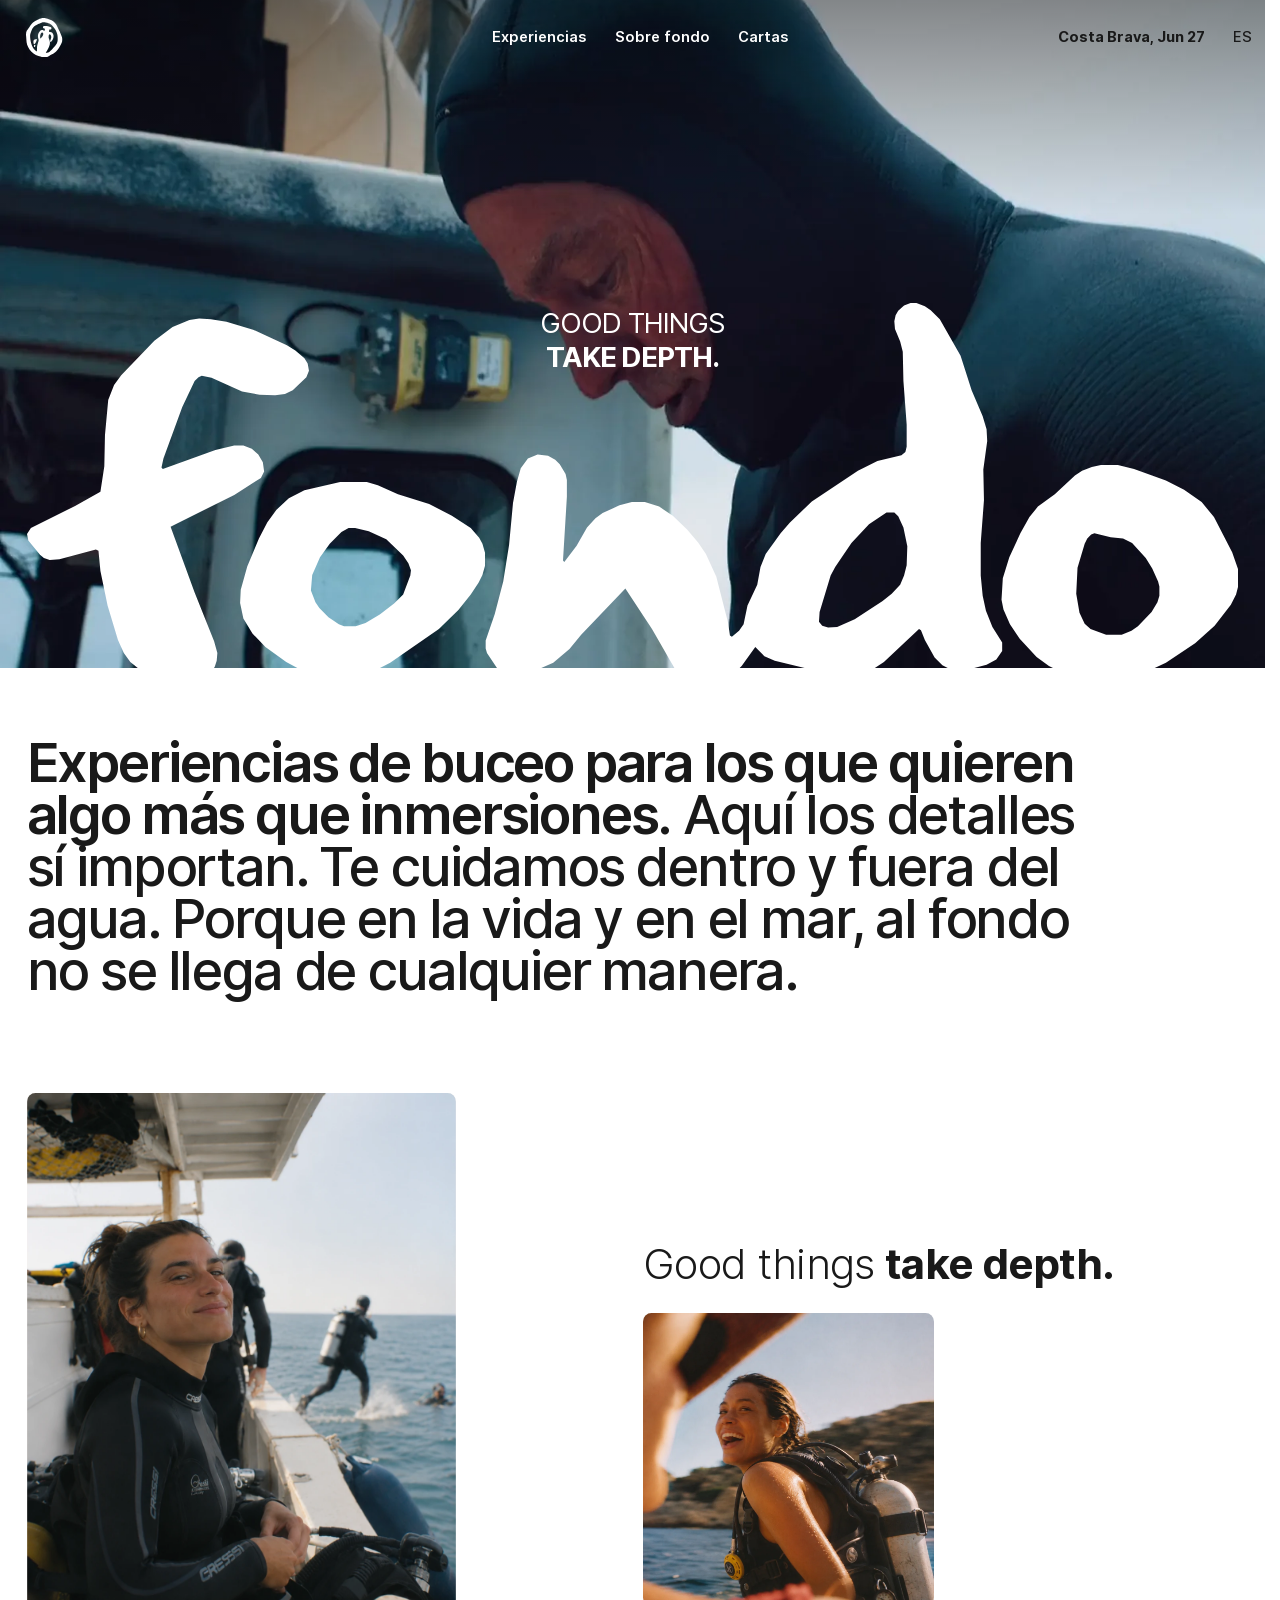
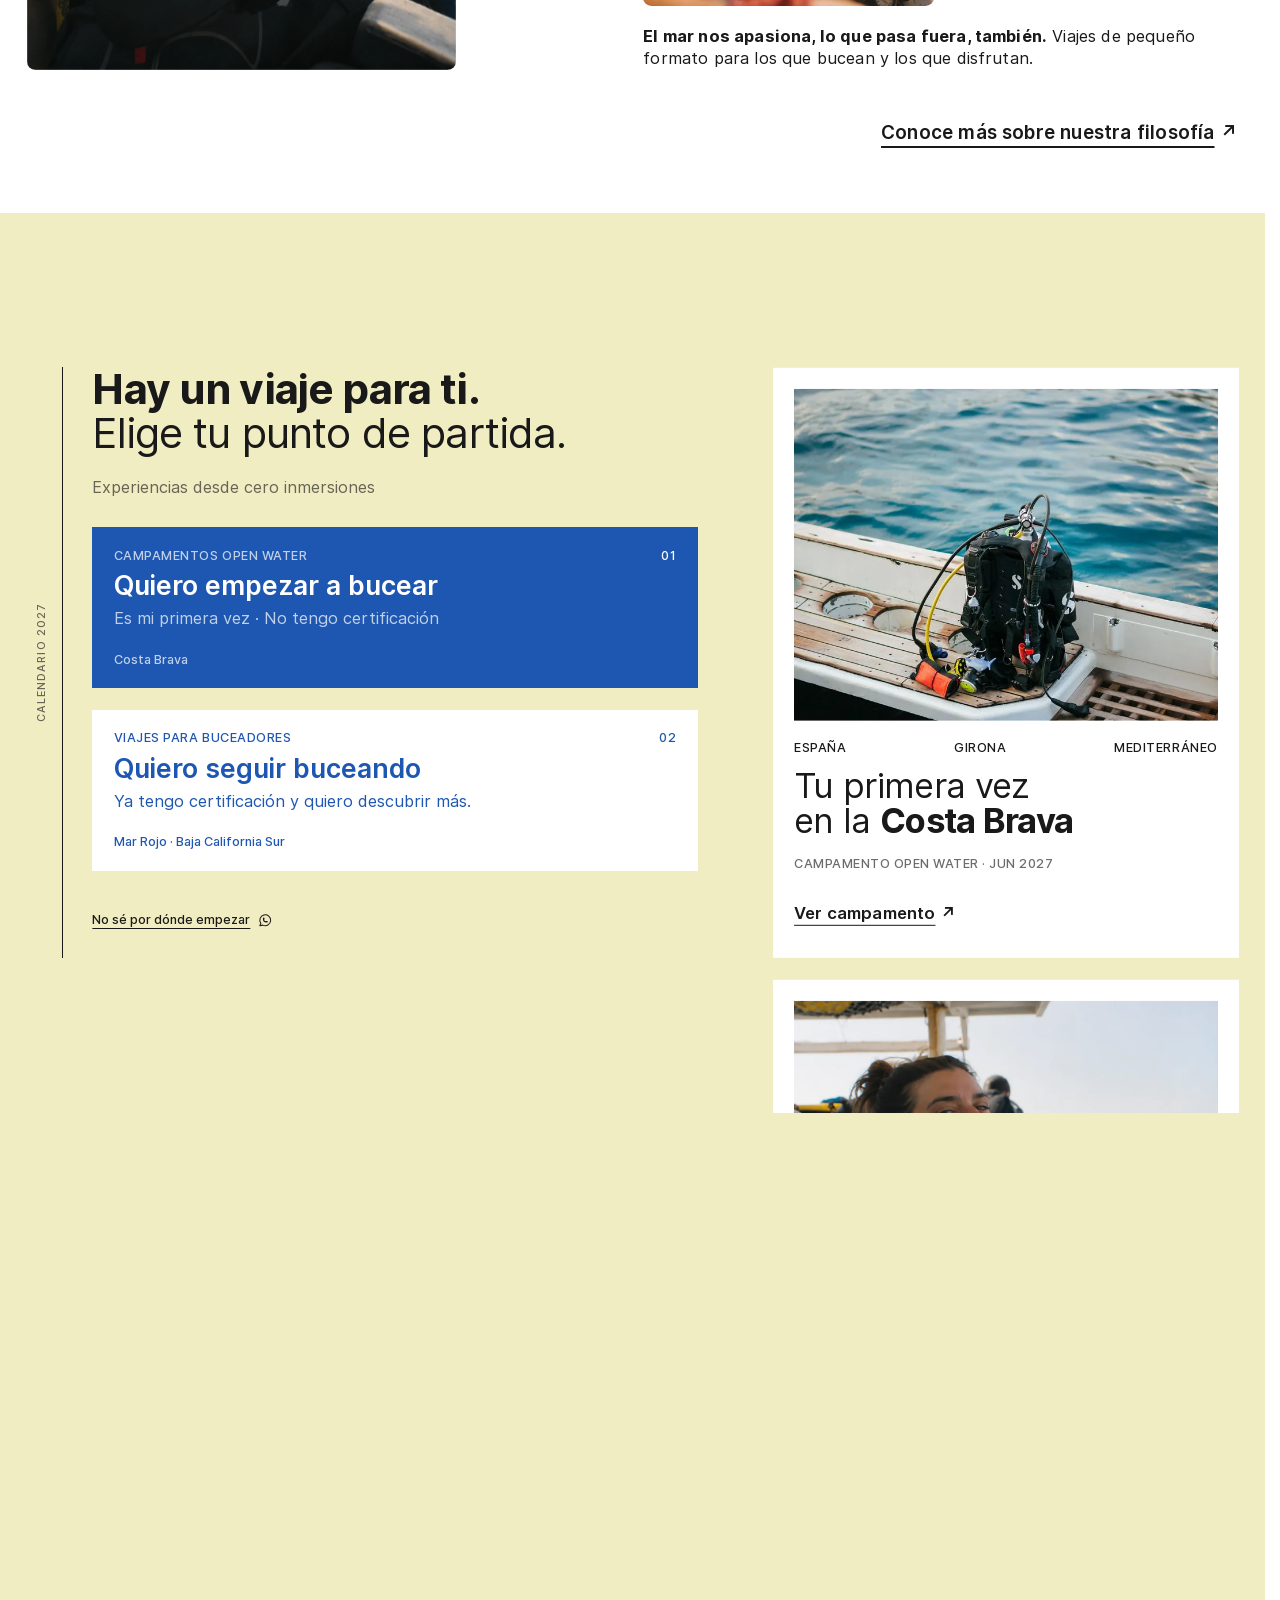
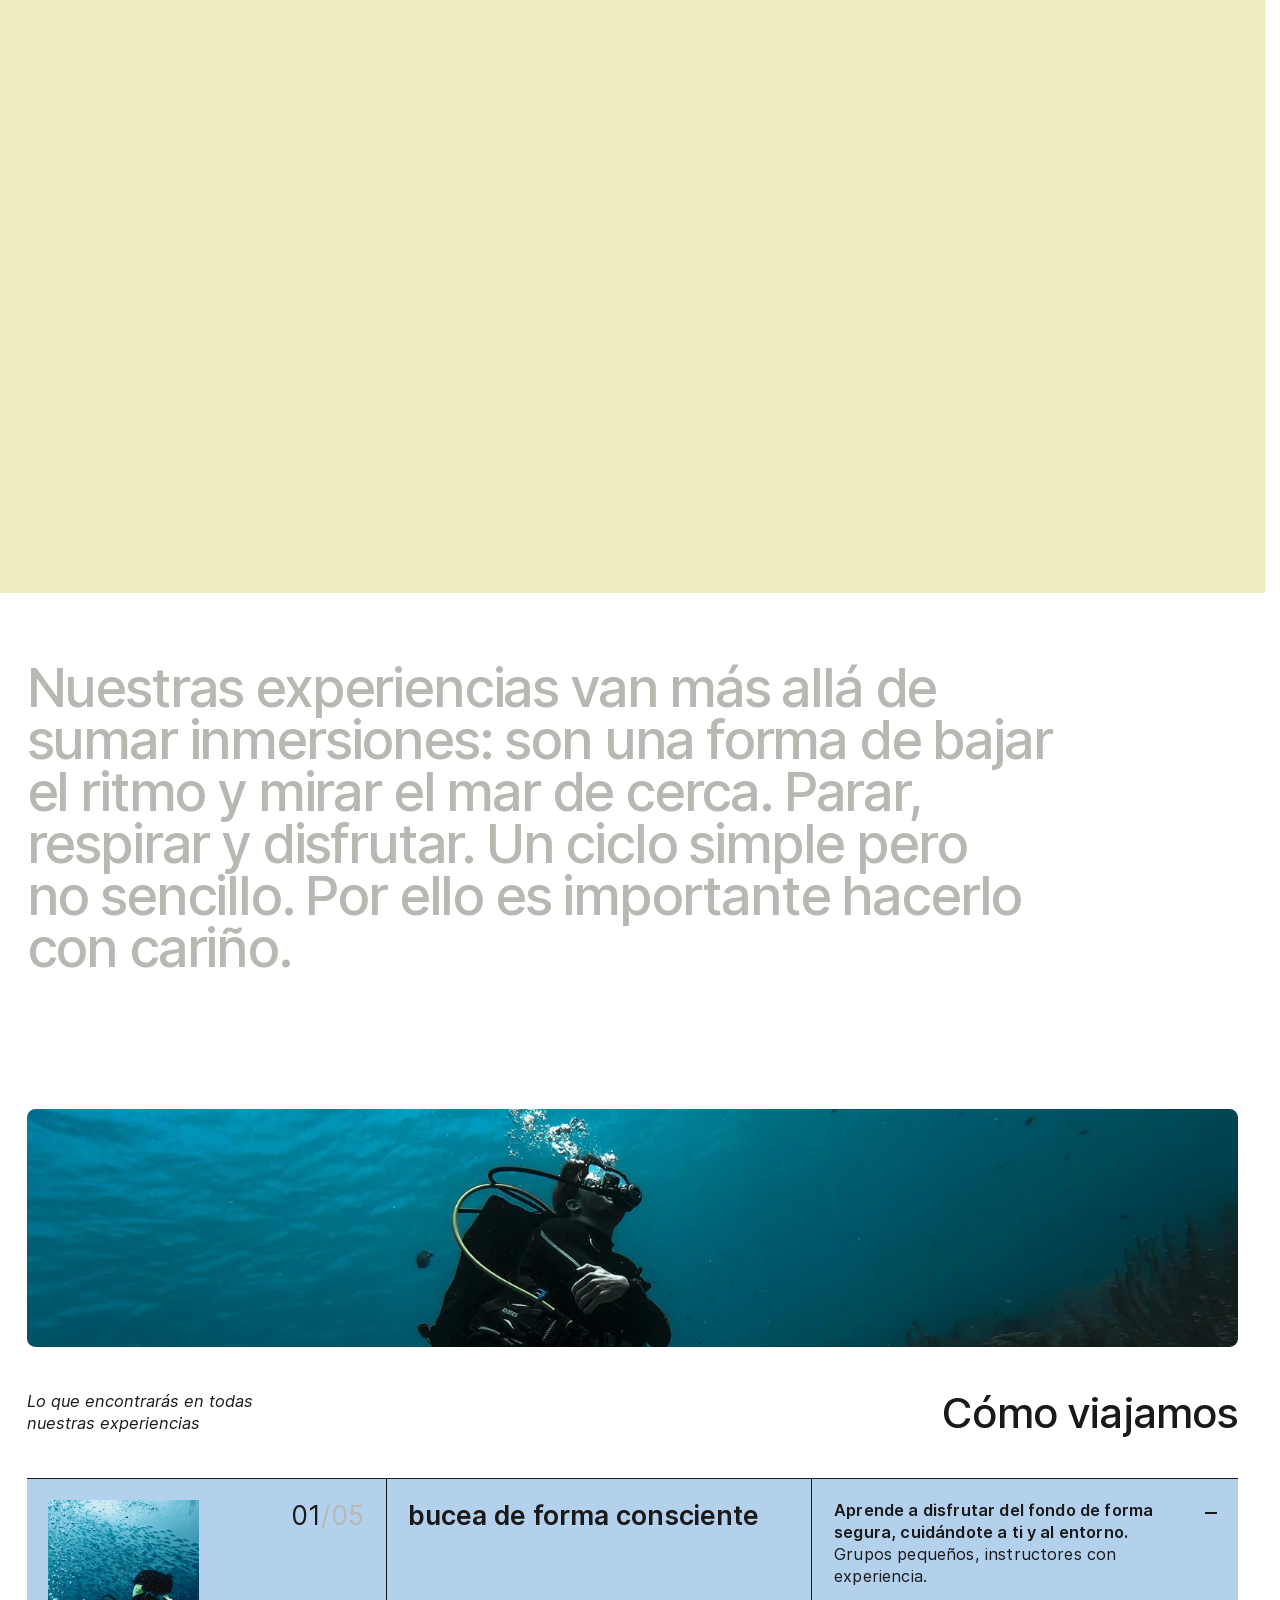
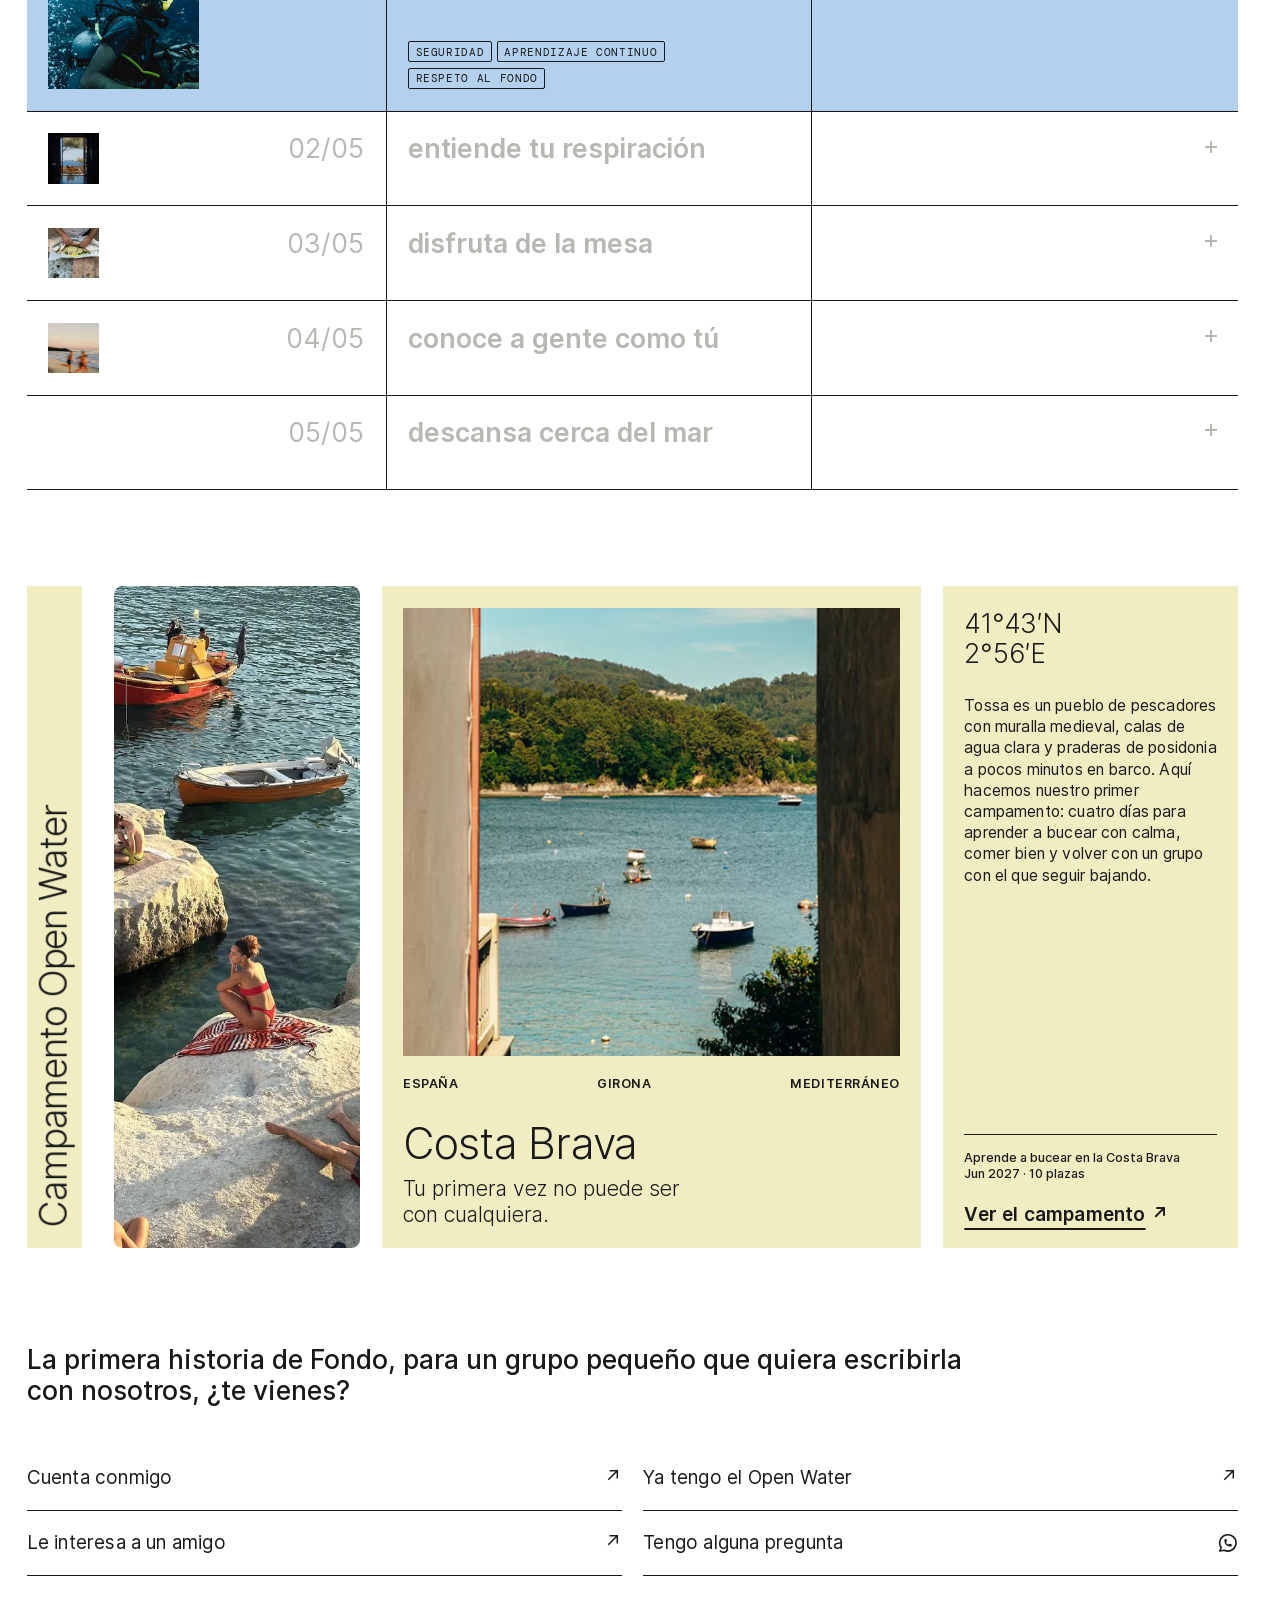
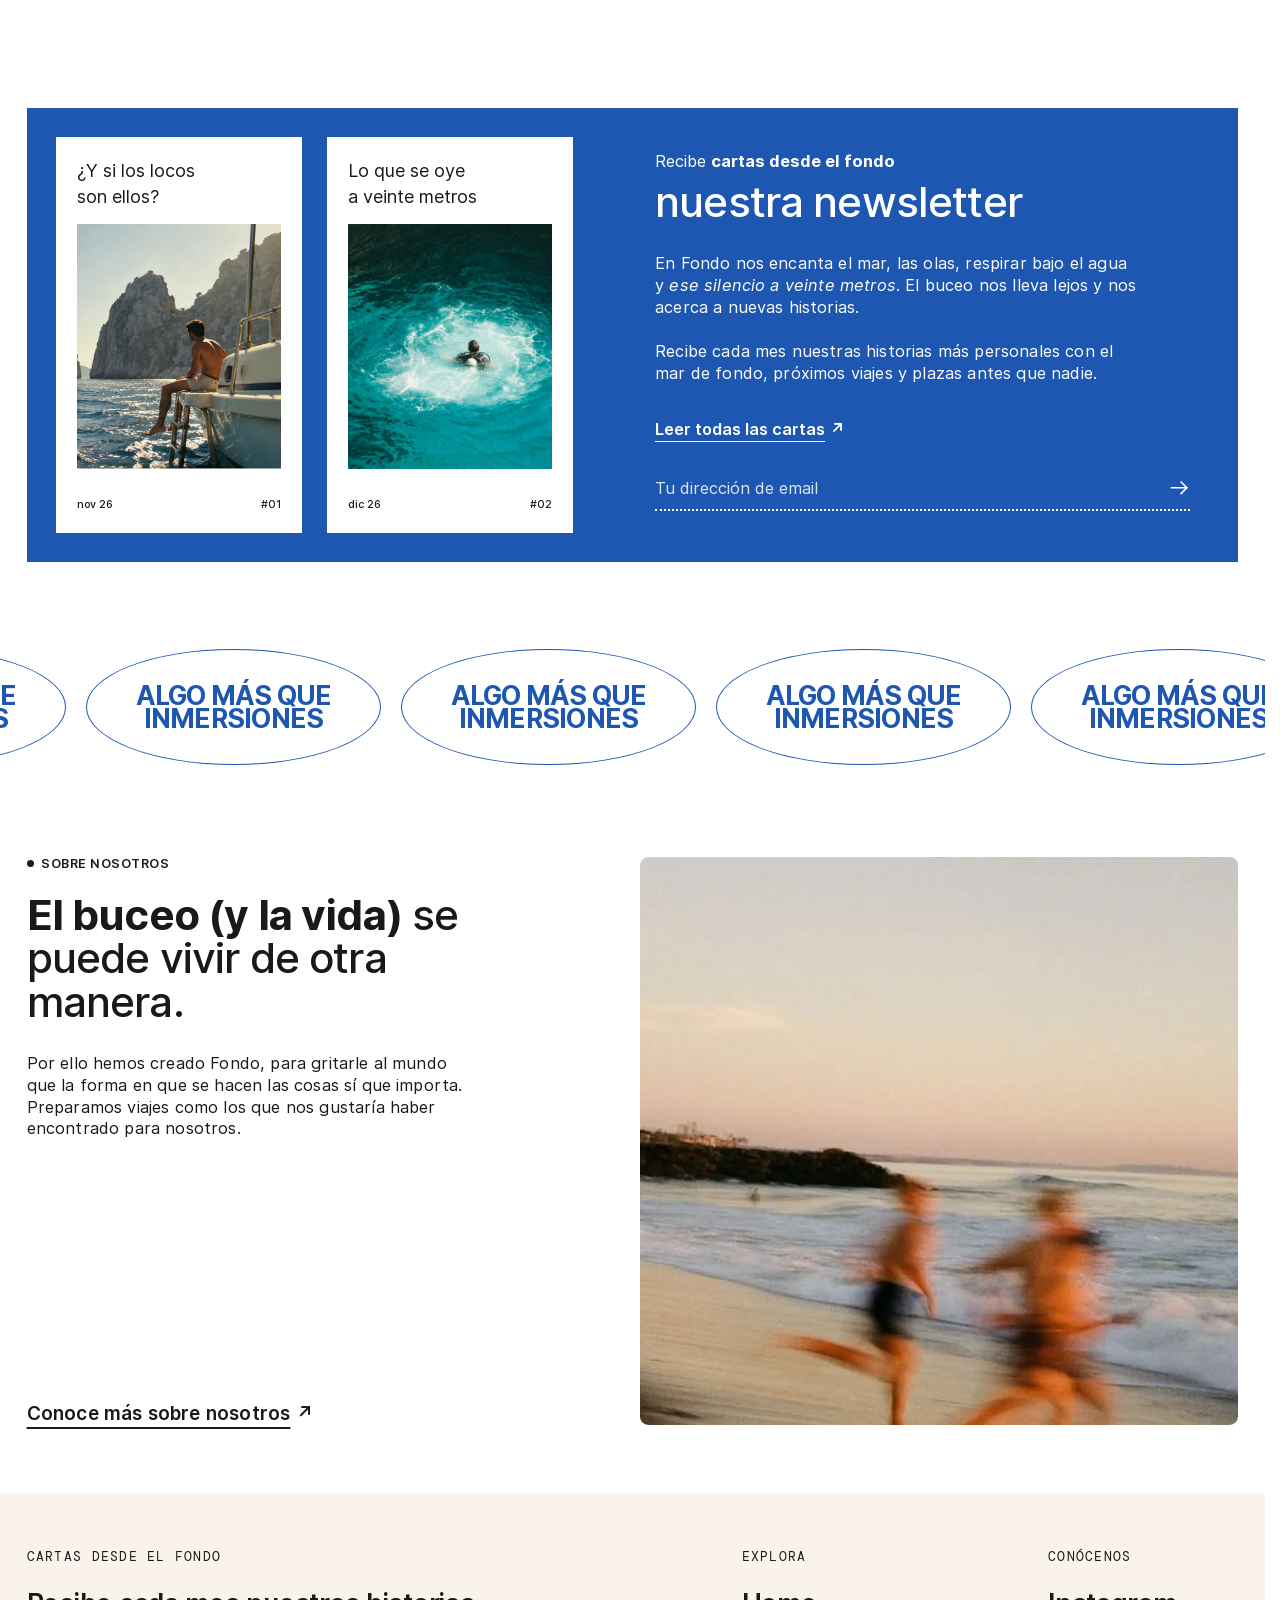
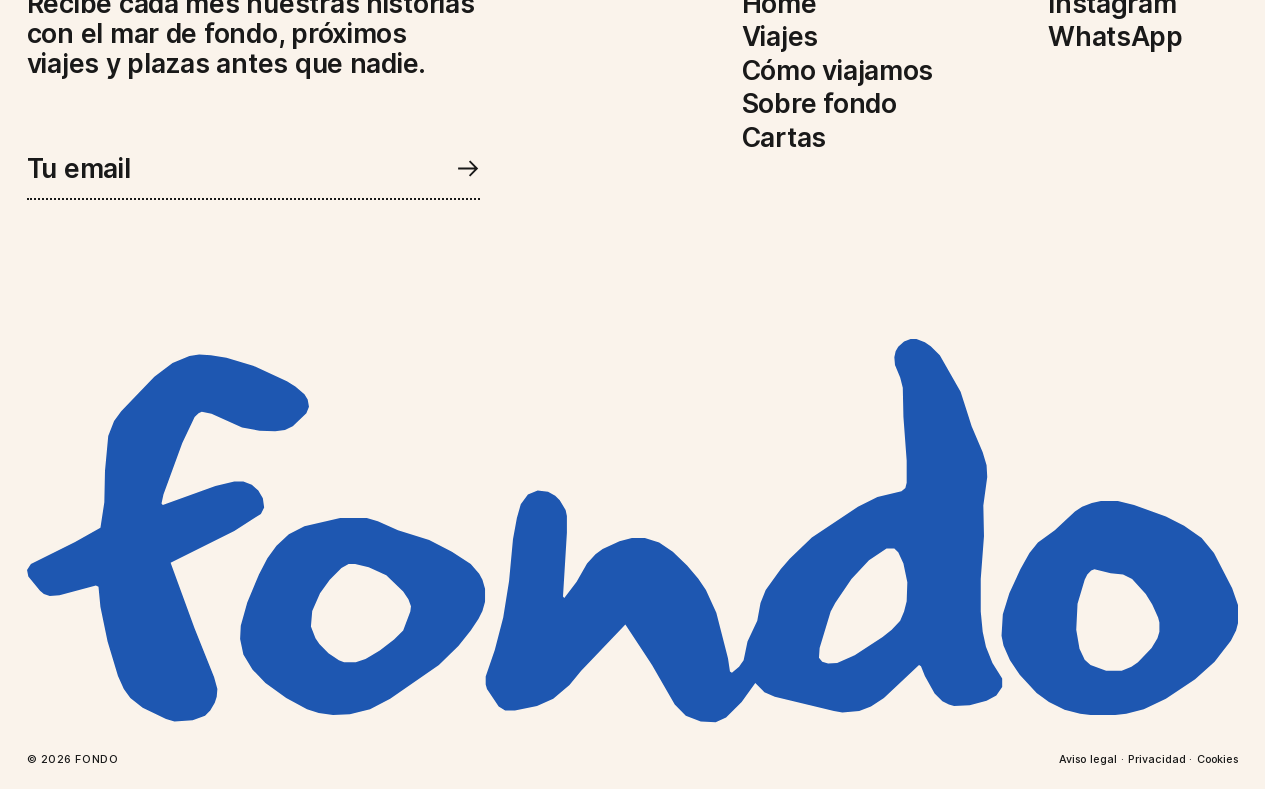
==== commit f5a0fef4: "Cartas desde el fondo: archivo, dos cartas y enlaces desde la home - /cartas/: archivo de la newslet" ====
--- a/index.html
+++ b/index.html
@@ -23,7 +23,7 @@
   <link rel="icon" href="assets/favicon.svg?v=fe84fd92" type="image/svg+xml">
   <link rel="manifest" href="/site.webmanifest?v=fe84fd92">
   <link rel="apple-touch-icon" href="assets/apple-touch-icon.png?v=fe84fd92">
-  <link rel="stylesheet" href="css/styles.css?v=b5598e3d">
+  <link rel="stylesheet" href="css/styles.css?v=47381653">
   <script>
     /* Antes del primer pintado: decide si se ve el loader.
        ONCE = true lo enseña solo en la primera visita de cada sesión (recomendado en producción). */
@@ -37,7 +37,7 @@
     })(document);
   </script>
   <script src="js/loader.js?v=e2feaa2e" defer></script>
-  <script src="js/main.js?v=c9fd4788" defer></script>
+  <script src="js/main.js?v=9a4d8f3f" defer></script>
 </head>
 <body>
 
@@ -97,7 +97,7 @@
   <nav class="site-header__nav" aria-label="Principal">
     <a href="#viajes" data-tone="dark">Experiencias</a>
     <a href="sobre-nosotros/" data-tone="dark">Sobre fondo</a>
-    <a href="#cartas" data-tone="dark">Cartas</a>
+    <a href="cartas/" data-tone="dark">Cartas</a>
   </nav>
   <!-- Móvil: próximo viaje en el centro -->
   <a class="site-header__next site-header__next--m" href="viajes/costa-brava/" data-tone="dark"><span class="sr-only">Próximo viaje: </span>Costa Brava, Jun 27</a>
@@ -122,7 +122,7 @@
     <ol role="list">
       <li><a href="#viajes"><span class="mmenu__name">Experiencias</span><span class="mmenu__num" aria-hidden="true">01</span></a></li>
       <li><a href="sobre-nosotros/"><span class="mmenu__name">Sobre fondo</span><span class="mmenu__num" aria-hidden="true">02</span></a></li>
-      <li><a href="#cartas"><span class="mmenu__name">Cartas</span><span class="mmenu__num" aria-hidden="true">03</span></a></li>
+      <li><a href="cartas/"><span class="mmenu__name">Cartas</span><span class="mmenu__num" aria-hidden="true">03</span></a></li>
     </ol>
   </nav>
   <div class="mmenu__extra">
@@ -415,13 +415,13 @@
     <div class="news__block">
       <div class="news__cards" role="list">
         <article class="carta" role="listitem">
-          <h3 class="carta__title">Lo que se oye<br>a veinte metros</h3>
-          <img class="carta__img" src="assets/img/sillas.webp" width="735" height="975" alt="Tres sillas de plástico frente al mar" loading="lazy" decoding="async">
+          <h3 class="carta__title"><a class="carta__link" href="cartas/y-si-los-locos-son-ellos/">¿Y si los locos<br>son ellos?</a></h3>
+          <img class="carta__img" src="assets/img/velero.webp" width="949" height="957" alt="Un hombre sentado en la popa de un velero, con los pies sobre el agua, frente a unos acantilados" loading="lazy" decoding="async">
           <p class="carta__meta"><time datetime="2026-11">nov 26</time><span>#01</span></p>
         </article>
         <article class="carta" role="listitem">
-          <h3 class="carta__title">N’est-elle pas<br>belle, la vie ?</h3>
-          <img class="carta__img" src="assets/img/ferry.webp" width="640" height="804" alt="Un hombre con gorra roja mira el mar desde un ferry" loading="lazy" decoding="async">
+          <h3 class="carta__title"><a class="carta__link" href="cartas/lo-que-se-oye-a-veinte-metros/">Lo que se oye<br>a veinte metros</a></h3>
+          <img class="carta__img" src="assets/img/nadador.webp" width="1536" height="1024" alt="Un buceador acaba de saltar al agua desde el barco y flota en el centro de un remolino de espuma turquesa" loading="lazy" decoding="async">
           <p class="carta__meta"><time datetime="2026-12">dic 26</time><span>#02</span></p>
         </article>
       </div>
@@ -430,6 +430,7 @@
         <h2 class="news__title" id="news-title">nuestra newsletter</h2>
         <p class="news__desc">En Fondo nos encanta el mar, las olas, respirar bajo el agua y <em>ese silencio a veinte metros</em>. El buceo nos lleva lejos y nos acerca a nuevas historias.</p>
         <p class="news__desc">Recibe cada mes nuestras historias más personales con el mar de fondo, próximos viajes y plazas antes que nadie.</p>
+        <a class="cta news__all" href="cartas/"><span class="u">Leer todas las cartas</span><span class="mk mk--x" aria-hidden="true">↗</span></a>
         <form class="field field--dark" data-subscribe novalidate>
           <label class="sr-only" for="nl-email">Tu dirección de email</label>
           <input id="nl-email" name="email" type="email" inputmode="email" autocomplete="email" placeholder="Tu dirección de email" required>
@@ -499,7 +500,7 @@
       <li><a href="#viajes">Viajes</a></li>
       <li><a href="#como">Cómo viajamos</a></li>
       <li><a href="sobre-nosotros/">Sobre fondo</a></li>
-      <li><a href="#cartas">Cartas</a></li>
+      <li><a href="cartas/">Cartas</a></li>
     </ul>
   </nav>
 
--- a/css/styles.css
+++ b/css/styles.css
@@ -2398,3 +2398,103 @@
 
 /* Tarjeta del Mar Rojo en la home: la cara de la buceadora, siempre dentro del recorte */
 .tcard__img--mr { object-position: 50% 30%; }
+
+/* =========================================================================
+   Cartas desde el fondo (/cartas/ y una página por carta)
+   Papel beige, tarjetas blancas (foto sin radio, como en cualquier tarjeta) y la foto
+   suelta de cada carta con radio 10 (--r). La tarjeta azul es la próxima carta, con la
+   suscripción. Footer azul, como en Sobre nosotros.
+   ========================================================================= */
+.page-cartas { background: var(--beige); }
+.page-cartas .page { --cg: clamp(16px, 1.6cqi, calc(28 * var(--zw))); --ccw: 100%; }
+@media (min-width: 640px) { .page-cartas .page { --ccw: calc((100cqi - 2 * var(--pad-x) - var(--cg)) / 2 - 0.5px); } }
+@media (min-width: 1100px) { .page-cartas .page { --ccw: calc((min(100cqi, var(--max)) - 2 * var(--mx) - 2 * var(--cg)) / 3 - 0.5px); } }
+
+/* Archivo: cabecera */
+.chero { display: grid; row-gap: calc(24 * var(--zu)); padding: calc(var(--header-h) + clamp(16px, 3cqi, calc(56 * var(--zw)))) var(--pad-x) clamp(40px, 5cqi, calc(88 * var(--zw))); }
+.chero__title { margin-top: calc(16 * var(--zu)); font-weight: 500; font-size: var(--h1); line-height: 0.96; letter-spacing: -0.04em; text-wrap: balance; }
+.chero__lead { max-width: 22em; font-weight: 300; font-size: var(--h7); line-height: 1.25; letter-spacing: -0.01em; }
+.chero__text { margin-top: calc(16 * var(--zu)); max-width: 30em; font-size: var(--bmd); line-height: 1.34; letter-spacing: 0.01em; color: var(--negro-64); }
+@media (min-width: 900px) {
+  .chero { grid-template-columns: repeat(12, 1fr); column-gap: var(--g); align-items: end; }
+  .chero__main { grid-column: 1 / 8; }
+  .chero__side { grid-column: 8 / 13; padding-bottom: 0.4em; }
+}
+
+/* Cabecera de lista («Todas las cartas», «Sigue leyendo») */
+.chead { display: flex; align-items: center; justify-content: space-between; gap: calc(16 * var(--zu)); min-height: calc(44 * var(--zu)); padding-bottom: calc(12 * var(--zu)); border-bottom: 1px solid var(--negro); }
+.chead__count { font-family: var(--font-mono); font-size: calc(13 * var(--zu)); }
+.chead__all { font-size: var(--bmd); }
+
+/* Rejilla de tarjetas: 1 columna en móvil, 2 en tablet, 3 en escritorio */
+.carchive { padding: 0 var(--pad-x) var(--sec); }
+.cgrid { display: flex; flex-wrap: wrap; gap: var(--cg); margin-top: var(--cg); }
+.cgrid > li { flex: 0 0 var(--ccw); min-width: 0; }
+.cgrid--center { justify-content: center; }
+
+/* Tarjeta de carta: toda la tarjeta es el enlace (el del título se estira) */
+.ccard { position: relative; display: flex; flex-direction: column; padding: clamp(16px, 1.6cqi, calc(28 * var(--zw))); background: var(--blanco); color: var(--negro); }
+.ccard__top { display: flex; justify-content: space-between; gap: calc(12 * var(--zu)); font-family: var(--font-mono); font-size: calc(13 * var(--zu)); line-height: 1.2; }
+.ccard__title { margin-top: calc(16 * var(--zu)); font-weight: 500; font-size: var(--h5); line-height: 1.04; letter-spacing: -0.02em; text-wrap: balance; }
+.ccard__link::after { content: ""; position: absolute; inset: 0; z-index: 1; }
+.ccard__link:focus-visible { outline: 0; }
+.ccard:has(.ccard__link:focus-visible) { outline: 2px solid var(--negro); outline-offset: calc(4 * var(--zu)); }
+.ccard__media { margin-top: calc(20 * var(--zu)); aspect-ratio: 4 / 5; overflow: hidden; background: var(--beige); }
+.ccard__img { width: 100%; height: 100%; object-fit: cover; transition: transform 0.9s var(--ease-out); }
+.ccard__excerpt { margin-top: calc(20 * var(--zu)); font-size: var(--bmd); line-height: 1.34; letter-spacing: 0.01em; }
+.ccard__cta { display: inline-flex; align-items: center; gap: 0.3em; margin-top: auto; padding-top: calc(24 * var(--zu)); font-weight: 600; font-size: var(--bmd); line-height: 1.2; }
+@media (hover: hover) and (pointer: fine) {
+  .ccard:hover .ccard__img { transform: scale(1.04); }
+  .ccard:hover .mk--x { transform: translate(calc(3 * var(--zu)), calc(-3 * var(--zu))); }
+}
+
+/* La próxima carta: azul, sin foto todavía (el ánfora en su lugar) y con la suscripción */
+.ccard--next { background: var(--azul); color: var(--blanco); }
+.ccard__media--next { display: grid; place-items: center; background: none; border: 1.5px dashed var(--blanco-28); }
+.ccard__iso { width: 26%; height: auto; aspect-ratio: 41 / 44; color: var(--beige); }
+.ccard--next .field { margin-top: auto; margin-bottom: calc(20 * var(--zu)); }
+.ccard--next .ccard__excerpt { margin-bottom: calc(24 * var(--zu)); }
+.field--dots { border-bottom: 2px dotted currentColor; }
+/* Móvil: primero las cartas; la próxima, al final y sin el hueco de la foto */
+@media (max-width: 639px) {
+  .cgrid > .ccard--next { order: 1; }
+  .ccard__media--next { display: none; }
+}
+@media (min-width: 640px) { .ccard__title { min-height: 2.08em; } }
+.field--dots:focus-within { box-shadow: none; border-bottom-style: solid; }
+.field--dots .field__send svg { width: calc(24 * var(--zu)); height: calc(24 * var(--zu)); fill: none; stroke: currentColor; stroke-width: 1.8; }
+
+/* Página de una carta: una columna de lectura centrada */
+.letter { padding: calc(var(--header-h) + clamp(16px, 3cqi, calc(56 * var(--zw)))) var(--pad-x) var(--sec); }
+.letter > * { max-width: calc(760 * var(--zu)); margin-inline: auto; }
+.letter__title { margin-top: calc(16 * var(--zu)); font-weight: 500; font-size: var(--h2); line-height: 0.98; letter-spacing: -0.04em; text-wrap: balance; }
+.letter__meta { display: flex; flex-wrap: wrap; gap: calc(8 * var(--zu)); margin-top: calc(20 * var(--zu)); font-family: var(--font-mono); font-size: calc(13 * var(--zu)); line-height: 1.2; }
+.letter__photo { margin-top: clamp(32px, 3.5cqi, calc(56 * var(--zw))); }
+.letter__photo img { width: 100%; aspect-ratio: 3 / 2; object-fit: cover; border-radius: var(--r); }
+.letter__body { margin-top: clamp(32px, 3.5cqi, calc(56 * var(--zw))); font-size: var(--blg); line-height: 1.5; letter-spacing: 0.005em; }
+.letter__body > p + p, .letter__body > blockquote + p { margin-top: 1em; }
+.letter__body > p:first-child { font-weight: 300; font-size: var(--h7); line-height: 1.4; letter-spacing: -0.005em; }
+.letter__quote { margin: 1.8em 0; padding-left: clamp(16px, 1.6cqi, calc(28 * var(--zw))); border-left: 2px solid var(--azul); color: var(--azul); }
+.letter__quote p { font-weight: 500; font-size: var(--h6); line-height: 1.18; letter-spacing: -0.01em; }
+.letter__quote footer { margin-top: calc(16 * var(--zu)); font-weight: 600; font-size: calc(14 * var(--zu)); line-height: 1.15; letter-spacing: 0.04em; text-transform: uppercase; }
+.letter__bye { margin-top: 2em; }
+.letter__sign { width: clamp(96px, 9cqi, calc(150 * var(--zw))); height: auto; margin-top: calc(20 * var(--zu)); color: var(--azul); }
+.letter__share { margin-top: clamp(40px, 4cqi, calc(64 * var(--zw))); padding-top: calc(16 * var(--zu)); border-top: 1px solid var(--negro-16); }
+.letter__share .cta { font-size: var(--bmd); }
+
+/* Sigue leyendo: las tarjetas, centradas bajo la carta */
+.cmore { padding: 0 var(--pad-x) var(--sec); }
+.cmore__inner { width: min(100%, calc(2 * var(--ccw) + var(--cg))); margin-inline: auto; }
+@media (min-width: 900px) { .letter__title { font-size: var(--h1); } }
+
+/* Newsletter de la home: cada carta abre su página; «Leer todas las cartas» lleva al archivo */
+.carta { position: relative; }
+.carta__link::after { content: ""; position: absolute; inset: 0; z-index: 1; }
+.carta__link:focus-visible { outline: 0; }
+.carta:has(.carta__link:focus-visible) { outline: 2px solid var(--blanco); outline-offset: calc(4 * var(--zu)); }
+.carta__img { object-fit: cover; }
+@media (hover: hover) and (pointer: fine) {
+  .carta { transition: translate 0.45s var(--ease-out); }
+  .carta:hover { translate: 0 calc(-6 * var(--zu)); }
+}
+.news__all { margin-top: clamp(20px, 2cqi, calc(32 * var(--zw))); width: fit-content; font-size: var(--bmd); }
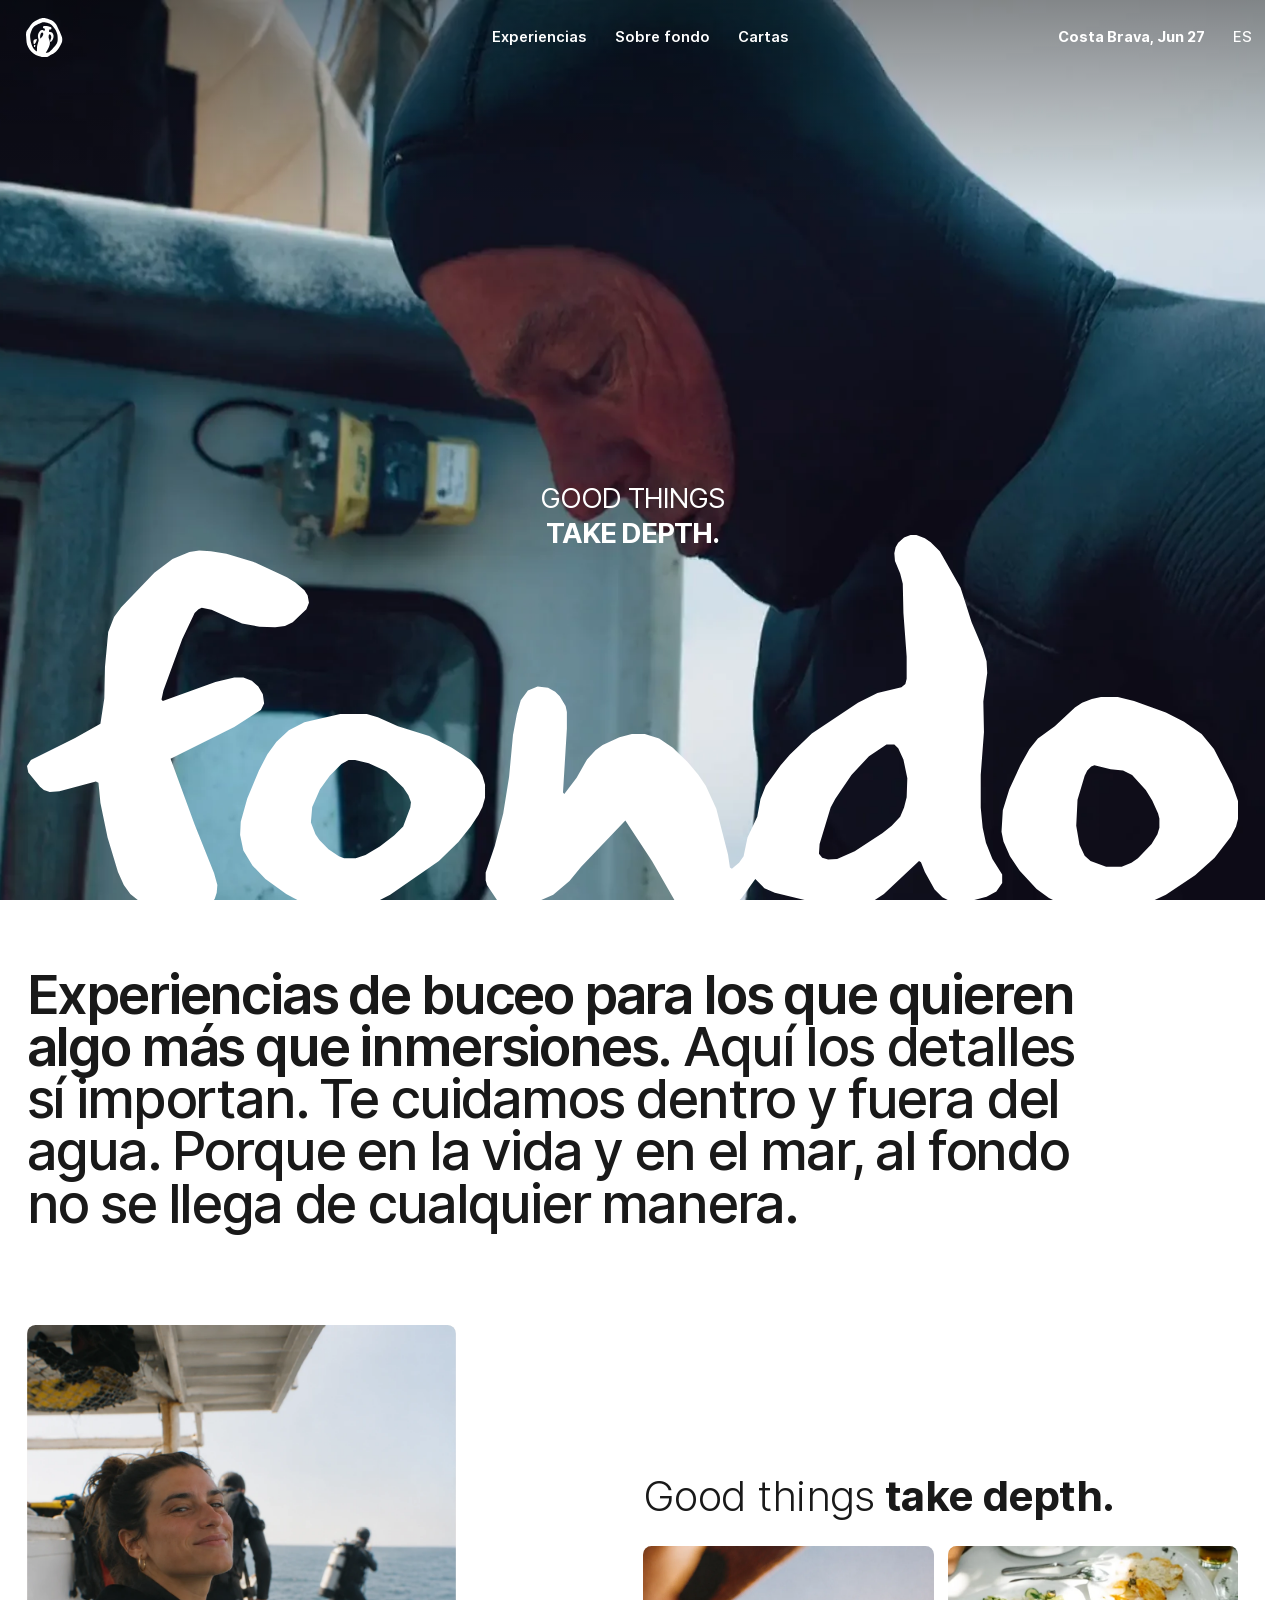
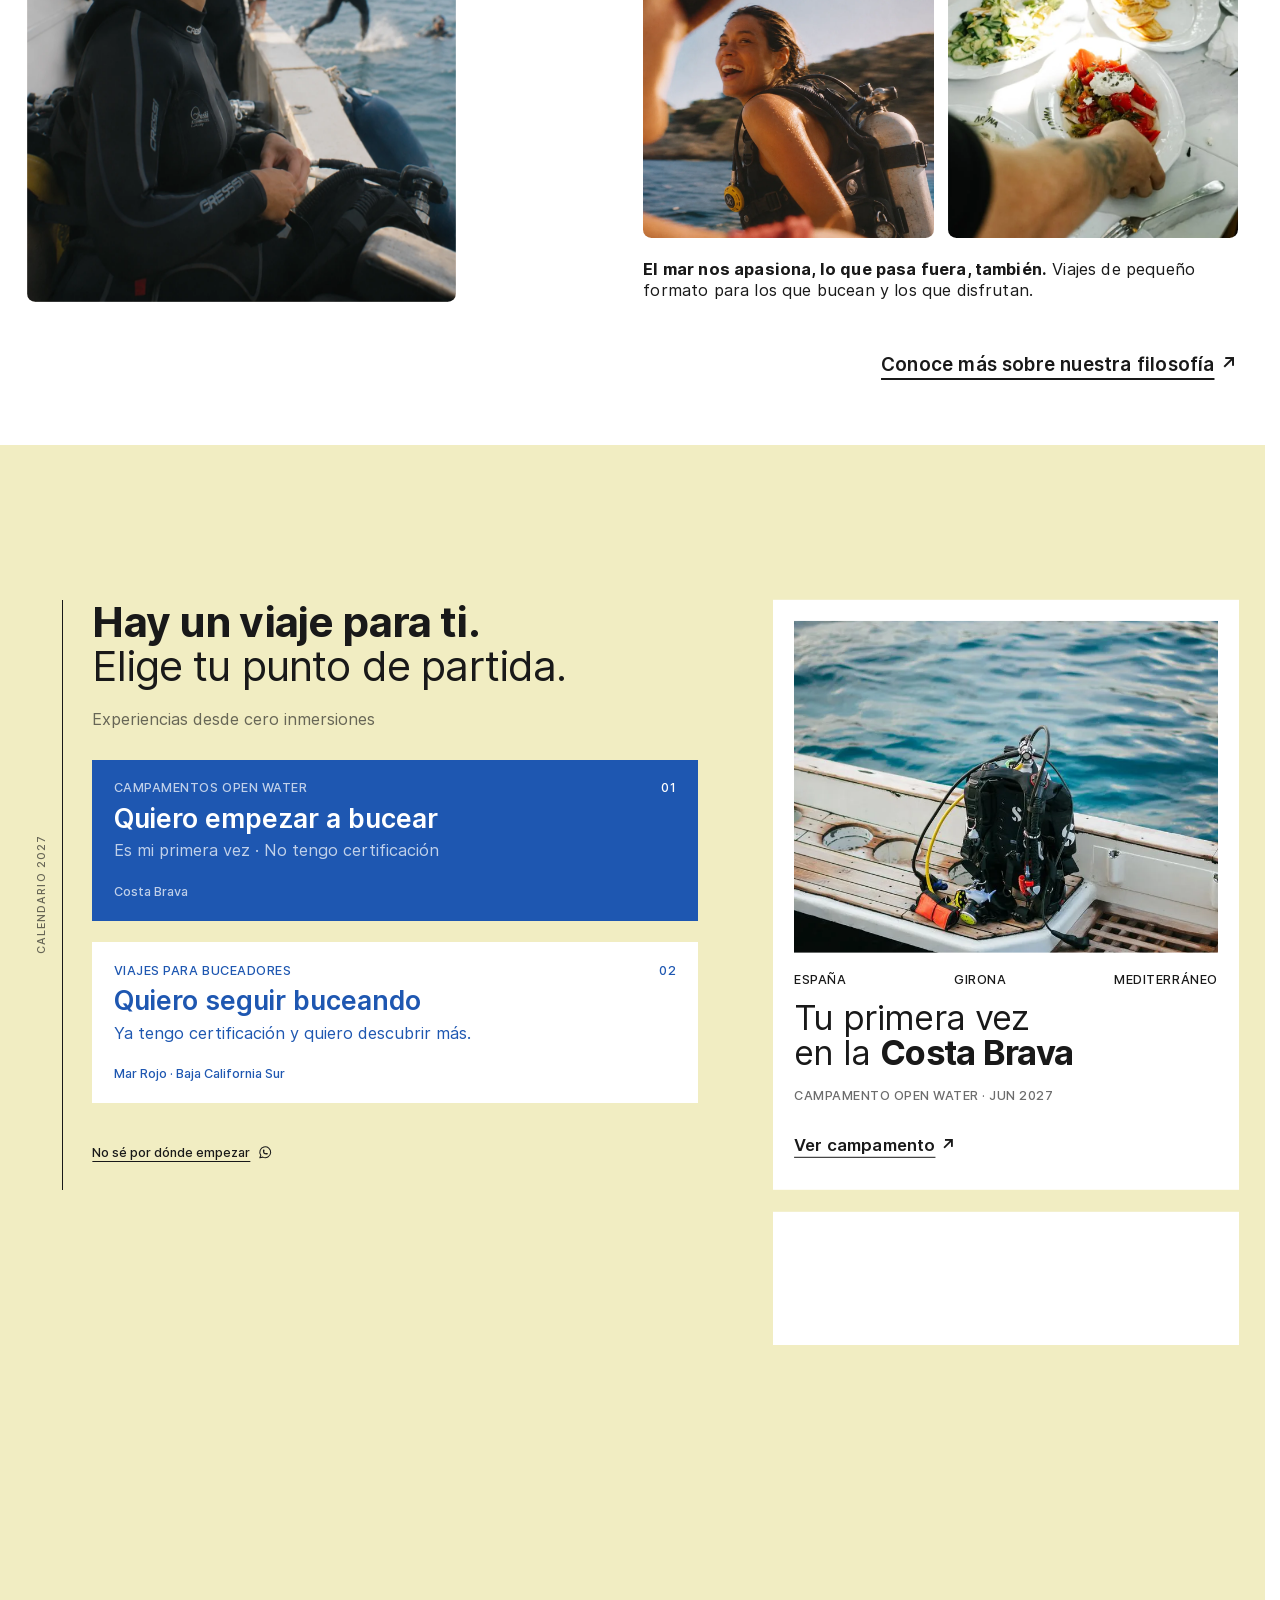
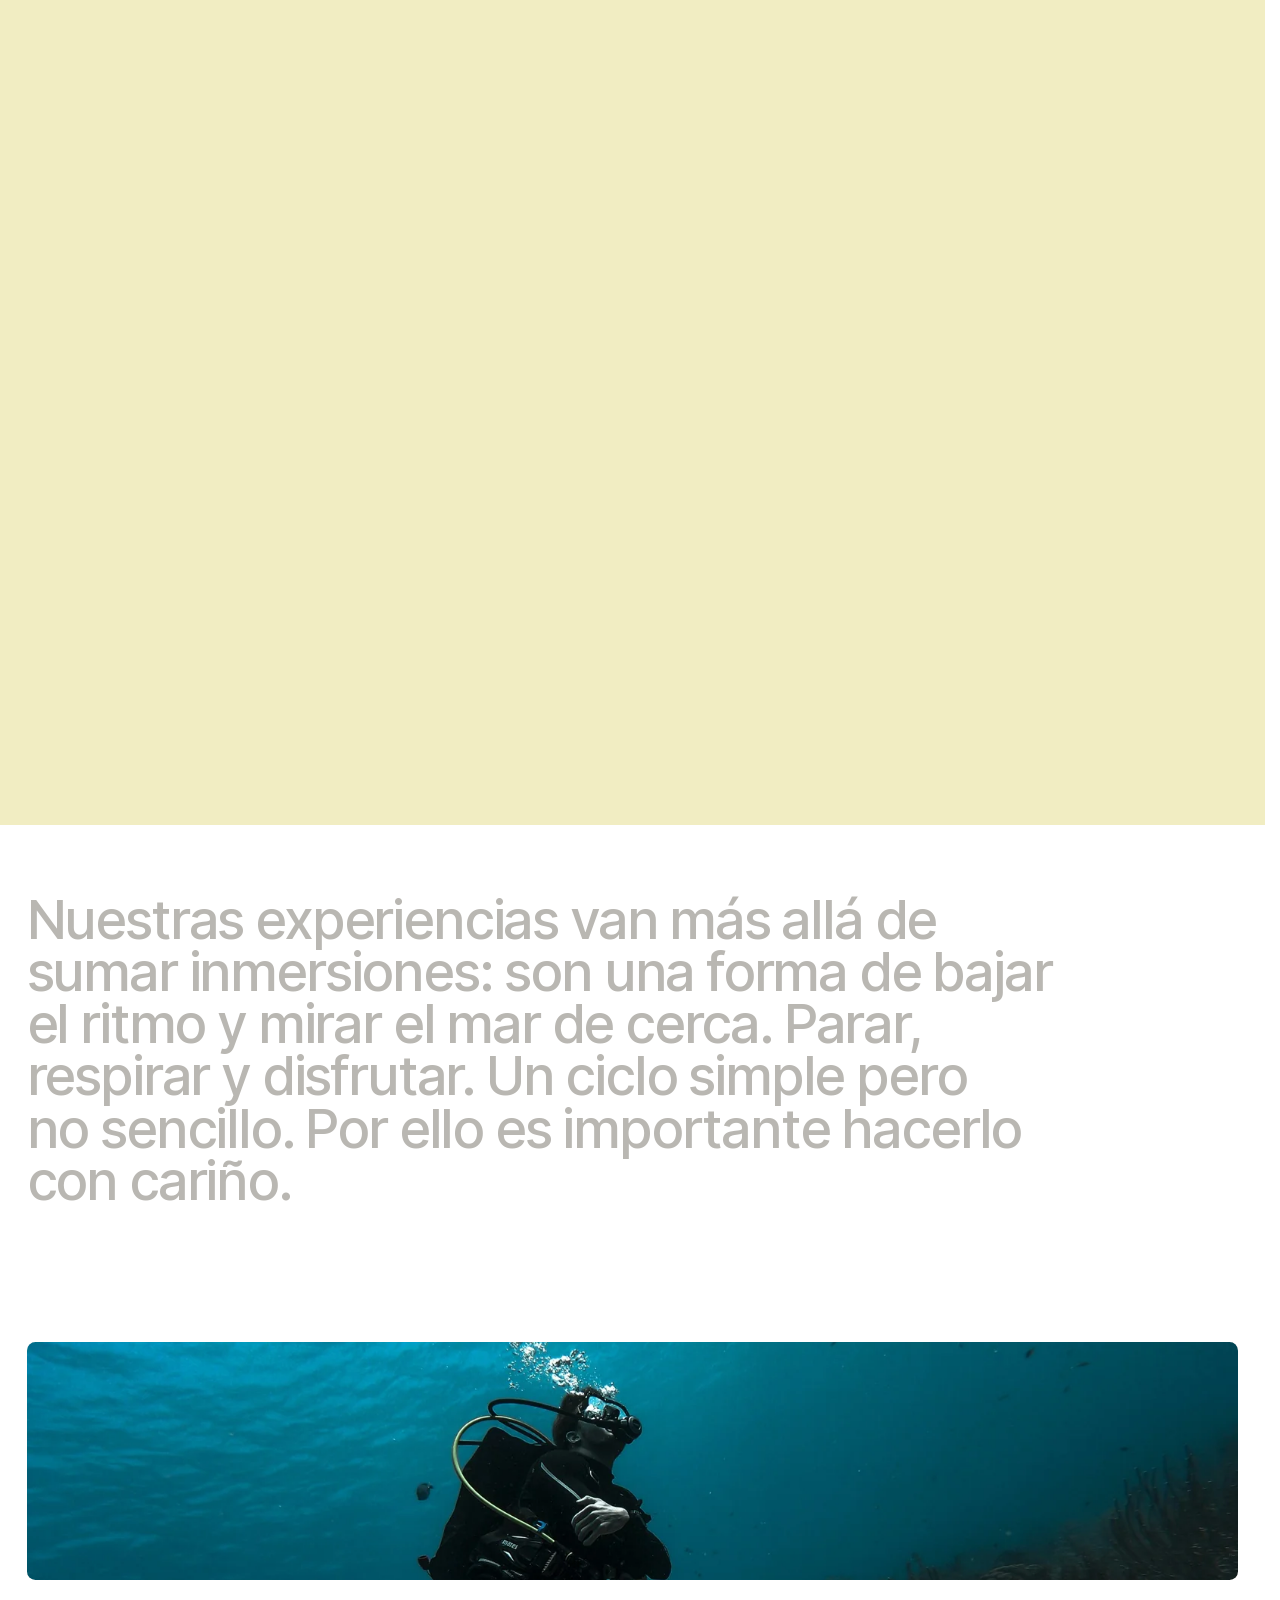
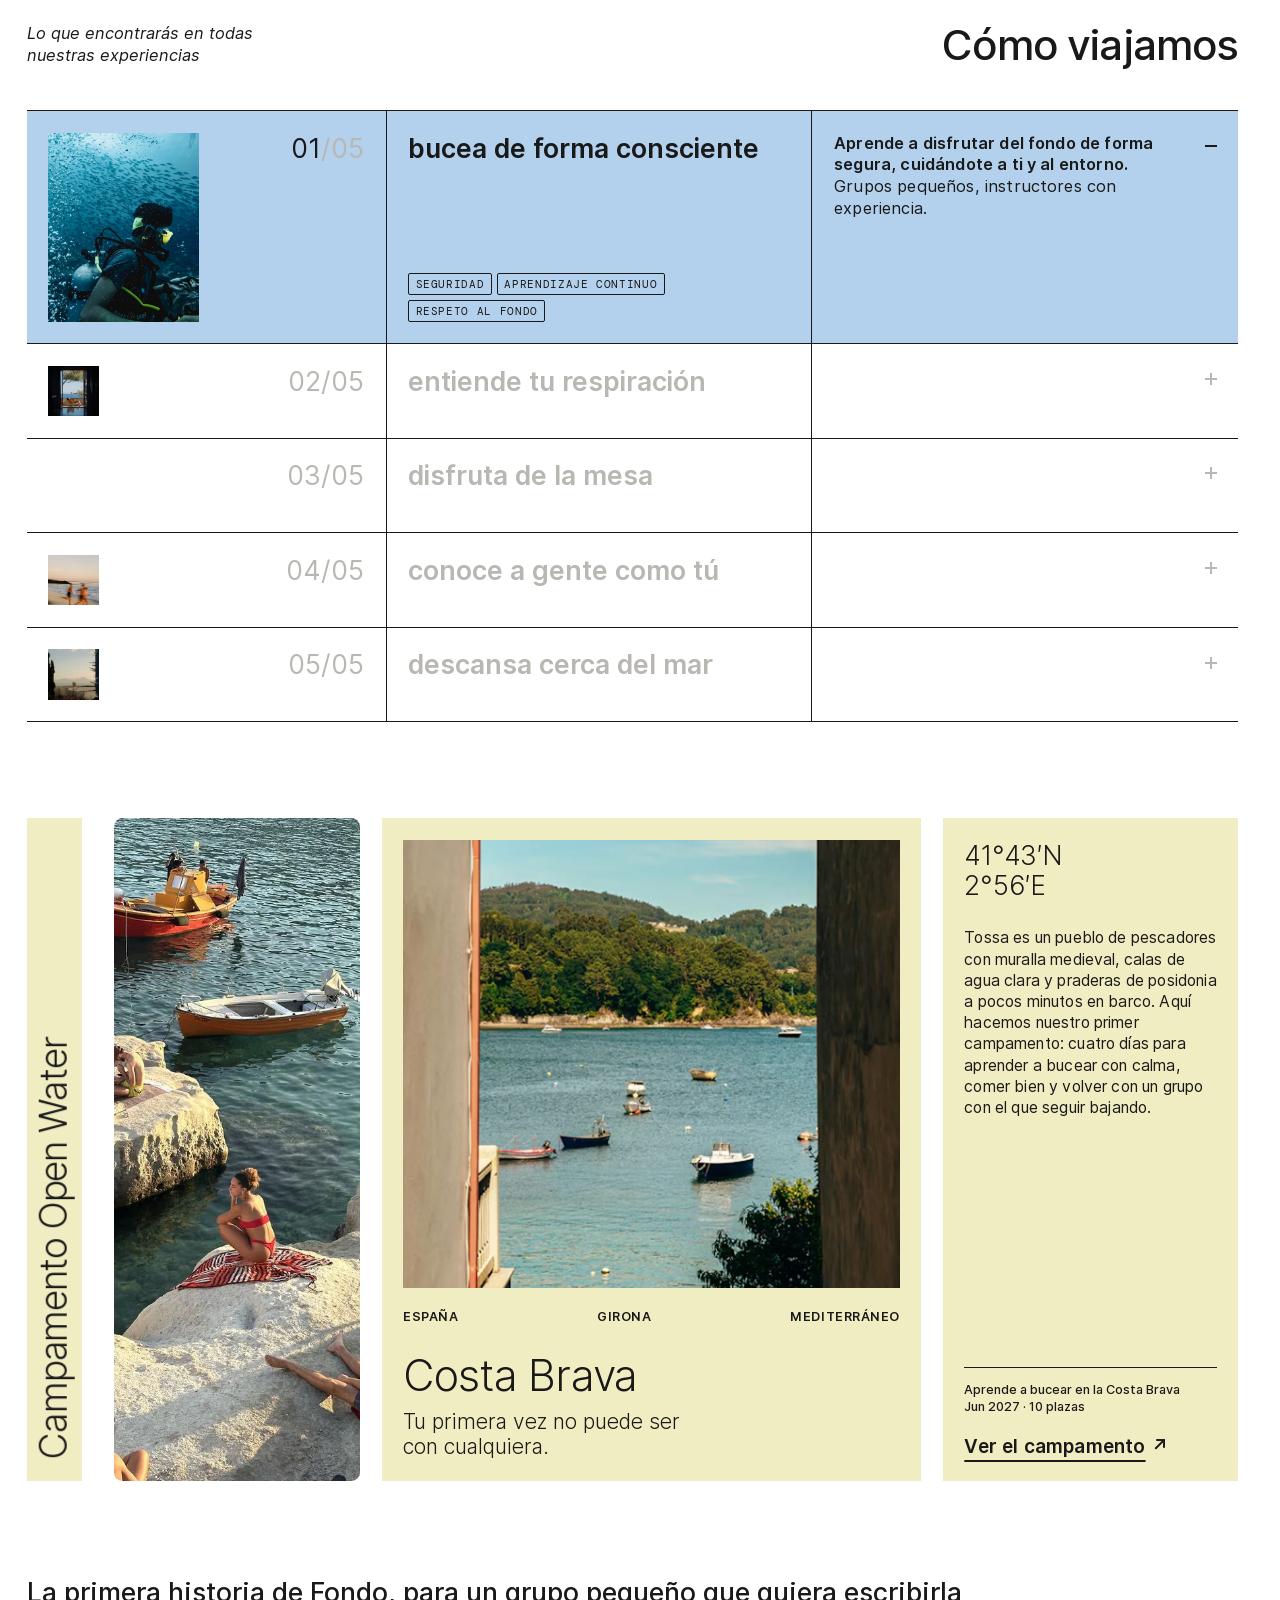
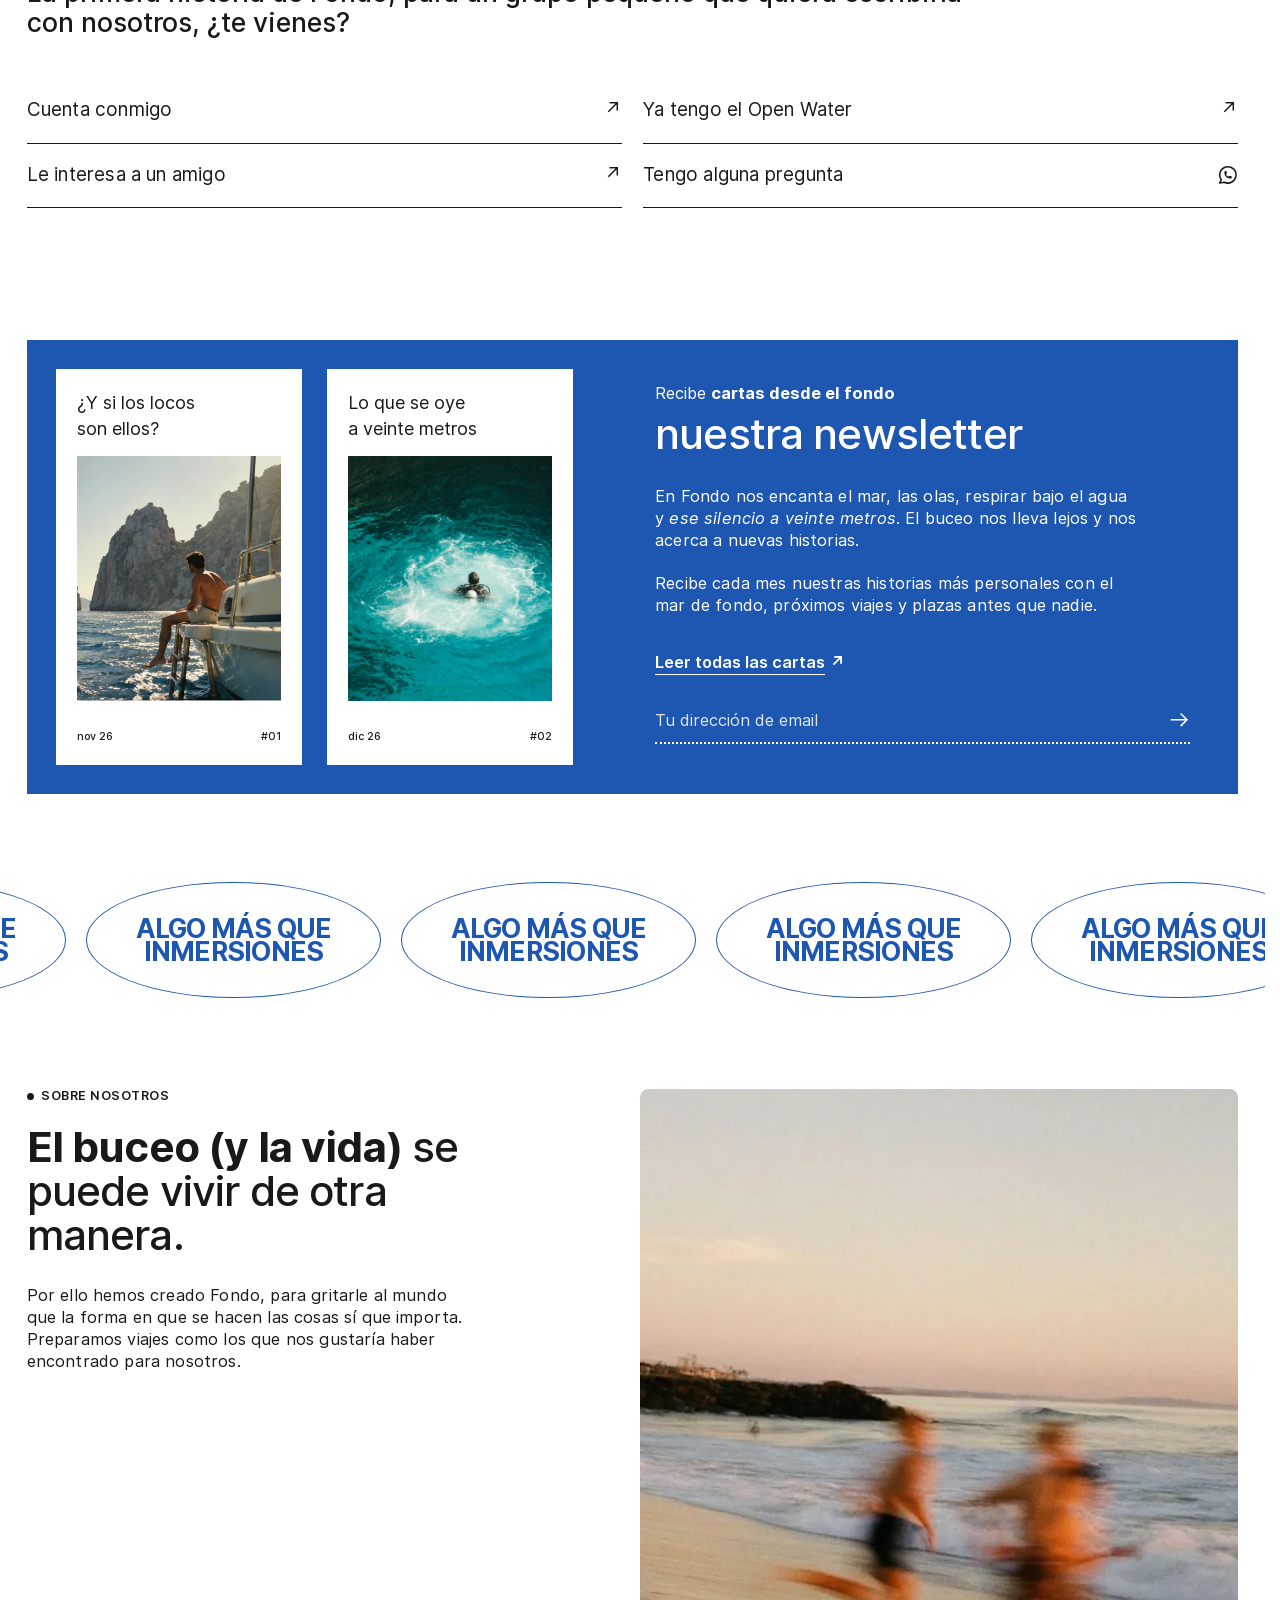
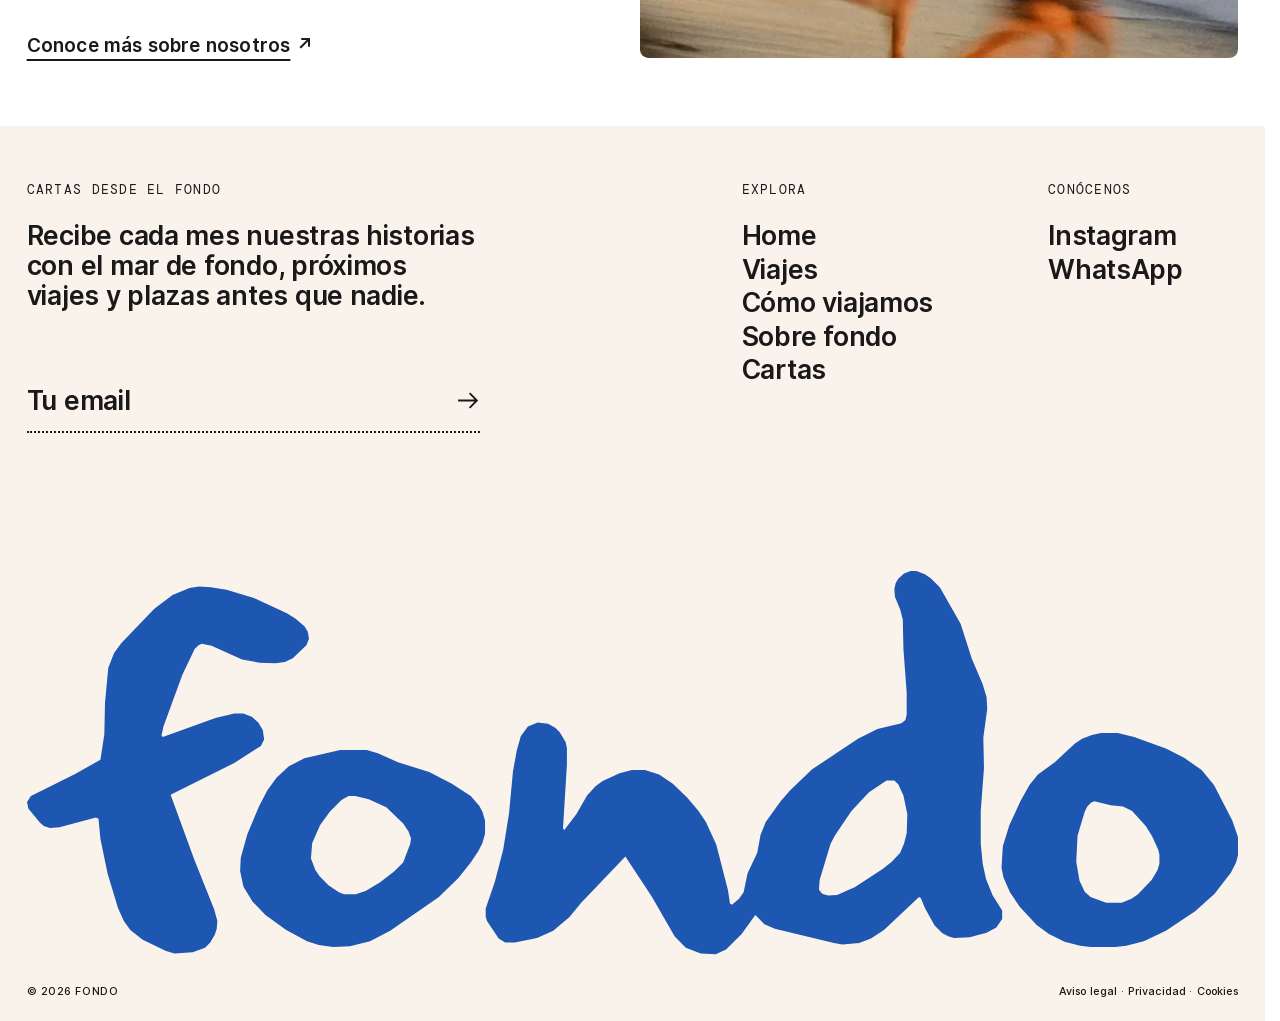
==== commit b08d8cfc: "Hero de la home: siempre a pantalla completa en cualquier pantalla Feedback de Carlos (MacBook): el " ====
--- a/index.html
+++ b/index.html
@@ -23,7 +23,7 @@
   <link rel="icon" href="assets/favicon.svg?v=fe84fd92" type="image/svg+xml">
   <link rel="manifest" href="/site.webmanifest?v=fe84fd92">
   <link rel="apple-touch-icon" href="assets/apple-touch-icon.png?v=fe84fd92">
-  <link rel="stylesheet" href="css/styles.css?v=47381653">
+  <link rel="stylesheet" href="css/styles.css?v=b3240bed">
   <script>
     /* Antes del primer pintado: decide si se ve el loader.
        ONCE = true lo enseña solo en la primera visita de cada sesión (recomendado en producción). */
--- a/css/styles.css
+++ b/css/styles.css
@@ -178,22 +178,24 @@
 
 /* =========================================================================
    01 · Hero
-   Ocupa siempre la pantalla visible. El wordmark va de margen a margen y se
-   hunde por abajo como en Figma (un 5 %). En pantallas bajas (portátiles,
-   móvil en horizontal) se hunde un poco más, hasta un 15 %, para no ocupar
-   más de la mitad del hero; si aun así no cabe, se reduce.
+   Ocupa SIEMPRE exactamente la pantalla visible (100svh), en cualquier
+   pantalla y navegador: nunca asoma la sección siguiente ni hace falta
+   hacer scroll para verlo entero (regla de Carlos, 28 nov 2026).
+   El wordmark va de margen a margen y se hunde por abajo como en Figma
+   (siempre un 5 %, nunca más). Como mucho ocupa la mitad del alto: en
+   pantallas bajas y anchas se reduce y se centra en vez de cortarse.
    ========================================================================= */
 .hero {
-  --wm-w: min(calc(var(--cw) - 2 * var(--mx)), calc(100svh * 1.93));
+  --wm-w: min(calc(var(--cw) - 2 * var(--mx)), calc(100svh * 1.66)); /* 1,66 = 50 % del alto visible (0,5 / 0,31686 / 0,95) */
   --wm-h: calc(var(--wm-w) * 0.31686);
-  position: relative; overflow: hidden; height: 100vh; height: 100svh; min-height: calc(360 * var(--zu));
+  position: relative; overflow: hidden; height: 100vh; height: 100svh;
   background: var(--negro); color: var(--blanco);
 }
 .hero__img { position: absolute; inset: 0; width: 100%; height: 100%; object-fit: cover; object-position: 50% 30%; }
 .hero__shade { position: absolute; inset: 0 0 auto; height: clamp(calc(200 * var(--zu)), max(calc(calc(185.1429 * var(--zu)) + 3.8095vw), 16.6667vw), calc(266.6667 * var(--zu))); height: clamp(calc(200 * var(--zu)), max(calc(calc(185.1429 * var(--zu)) + 3.8095cqi), 16.6667cqi), calc(266.6667 * var(--zu))); background: linear-gradient(180deg, rgb(0 0 0 / 0.42), rgb(0 0 0 / 0)); }
 .hero__title {
-  position: absolute; left: var(--pad-x); width: var(--wm-w);
-  bottom: calc(-1 * clamp(calc(var(--wm-h) * 0.05), calc(var(--wm-h) - 52vh), calc(var(--wm-h) * 0.15))); bottom: calc(-1 * clamp(calc(var(--wm-h) * 0.05), calc(var(--wm-h) - 52svh), calc(var(--wm-h) * 0.15)));
+  position: absolute; left: 0; right: 0; margin-inline: auto; width: var(--wm-w);
+  bottom: calc(var(--wm-h) * -0.05);
 }
 .hero__wordmark { width: 100%; height: auto; aspect-ratio: 1376 / 436; }
 /* =========================================================================
@@ -1105,8 +1107,9 @@
 @media (min-width: 900px) { .site-header__nav { gap: calc(32 * var(--zu)); } }
 
 /* ---------- Home · Hero ---------- */
-@media (min-width: 900px) { .hero { height: min(100vh, max(calc(560 * var(--zu)), 52.78vw)); height: min(100svh, max(calc(560 * var(--zu)), 52.78cqi)); } }
-.hero__claim { top: 51%; font-size: clamp(22px, max(calc(19.4743px + 0.6476vw), 2vw), calc(32 * var(--zw))); font-size: clamp(22px, max(calc(19.4743px + 0.6476cqi), 2cqi), calc(32 * var(--zw))); line-height: 1.25; letter-spacing: -0.035em; }
+/* El claim se centra justo encima del wordmark, entre la f y la d (en 1440 × 900 cae en el 51 %, como en Figma) */
+.hero__claim { top: calc(100% - var(--wm-h)); font-size: clamp(22px, max(calc(19.4743px + 0.6476vw), 2vw), calc(32 * var(--zw))); font-size: clamp(22px, max(calc(19.4743px + 0.6476cqi), 2cqi), calc(32 * var(--zw))); line-height: 1.25; letter-spacing: -0.035em; }
+@media (max-width: 899px) and (orientation: portrait) { .hero__claim { top: 51%; } }
 
 /* ---------- Home · Dentro y fuera ---------- */
 .dentro { padding: clamp(48px, max(calc(39.0857px + 2.2857vw), 5vw), calc(80 * var(--zw))) var(--pad-x) clamp(48px, max(calc(45.7714px + 0.5714vw), 3.75vw), calc(60 * var(--zw))); padding: clamp(48px, max(calc(39.0857px + 2.2857cqi), 5cqi), calc(80 * var(--zw))) var(--pad-x) clamp(48px, max(calc(45.7714px + 0.5714cqi), 3.75cqi), calc(60 * var(--zw))); }
@@ -1911,8 +1914,6 @@
 .vhero { overflow: clip; }
 .vhero__title { margin-bottom: -0.075em; }
 
-/* «fondo» de la home: como mucho se corta el 12 % de abajo, para que siempre se vea el hueco de la d */
-.hero__title { bottom: calc(-1 * clamp(calc(var(--wm-h) * 0.05), calc(var(--wm-h) - 52vh), calc(var(--wm-h) * 0.12))); bottom: calc(-1 * clamp(calc(var(--wm-h) * 0.05), calc(var(--wm-h) - 52svh), calc(var(--wm-h) * 0.12))); }
 
 
 @media (min-width: 900px) { :root { --zu: 0.9px; } }
@@ -1921,7 +1922,7 @@
 /* Reservas para navegadores sin cqi/svh (ver legacy.py) */
 @supports not (width: 1cqi) {
 :root { --mx: clamp(calc(20 * var(--zu)), max(calc(calc(15.5429 * var(--zu)) + 1.1429vw), 2.2222vw), calc(35.5556 * var(--zu))); --g: clamp(calc(12 * var(--zu)), max(calc(calc(10.5143 * var(--zu)) + 0.381vw), 1.1111vw), calc(17.7778 * var(--zu))); --cw: min(100vw, var(--max)); --edge: calc((100vw - var(--cw)) / 2); --r: clamp(6px, max(calc(4.8857px + 0.2857vw), 0.625vw), calc(10 * var(--zw))); --t-display: clamp(40px, max(calc(30.7886px + 2.3619vw), 4.5vw), calc(72 * var(--zw))); --t-titular: clamp(26px, max(calc(20.9486px + 1.2952vw), 2.75vw), calc(44 * var(--zw))); --t-titulo: clamp(24px, max(calc(22.2171px + 0.4571vw), 2vw), calc(32 * var(--zw))); --t-entradilla: clamp(20px, max(calc(19.4057px + 0.1524vw), 1.5vw), calc(24 * var(--zw))); --t-cuerpo-l: max(calc(18 * var(--zw)), min(17px, calc(17.2971px - 0.0762vw))); }
-.hero { --wm-w: min(calc(var(--cw) - 2 * var(--mx)), calc(100vh * 1.93)); }
+.hero { --wm-w: min(calc(var(--cw) - 2 * var(--mx)), calc(100vh * 1.66)); }
 .viajes { --cw-card: min(84vw, calc(360 * var(--zu))); }
 @media (min-width: 900px) and (min-height: 600px) {
 .viajes { --step: 60vh; --sy: min(calc(64 * var(--zu)), 7.1vh); --card-w: min(33.89vw, calc((100vh - 2 * var(--sy)) * 0.6321)); --card-top: calc((100vh - var(--card-h)) / 2); }
